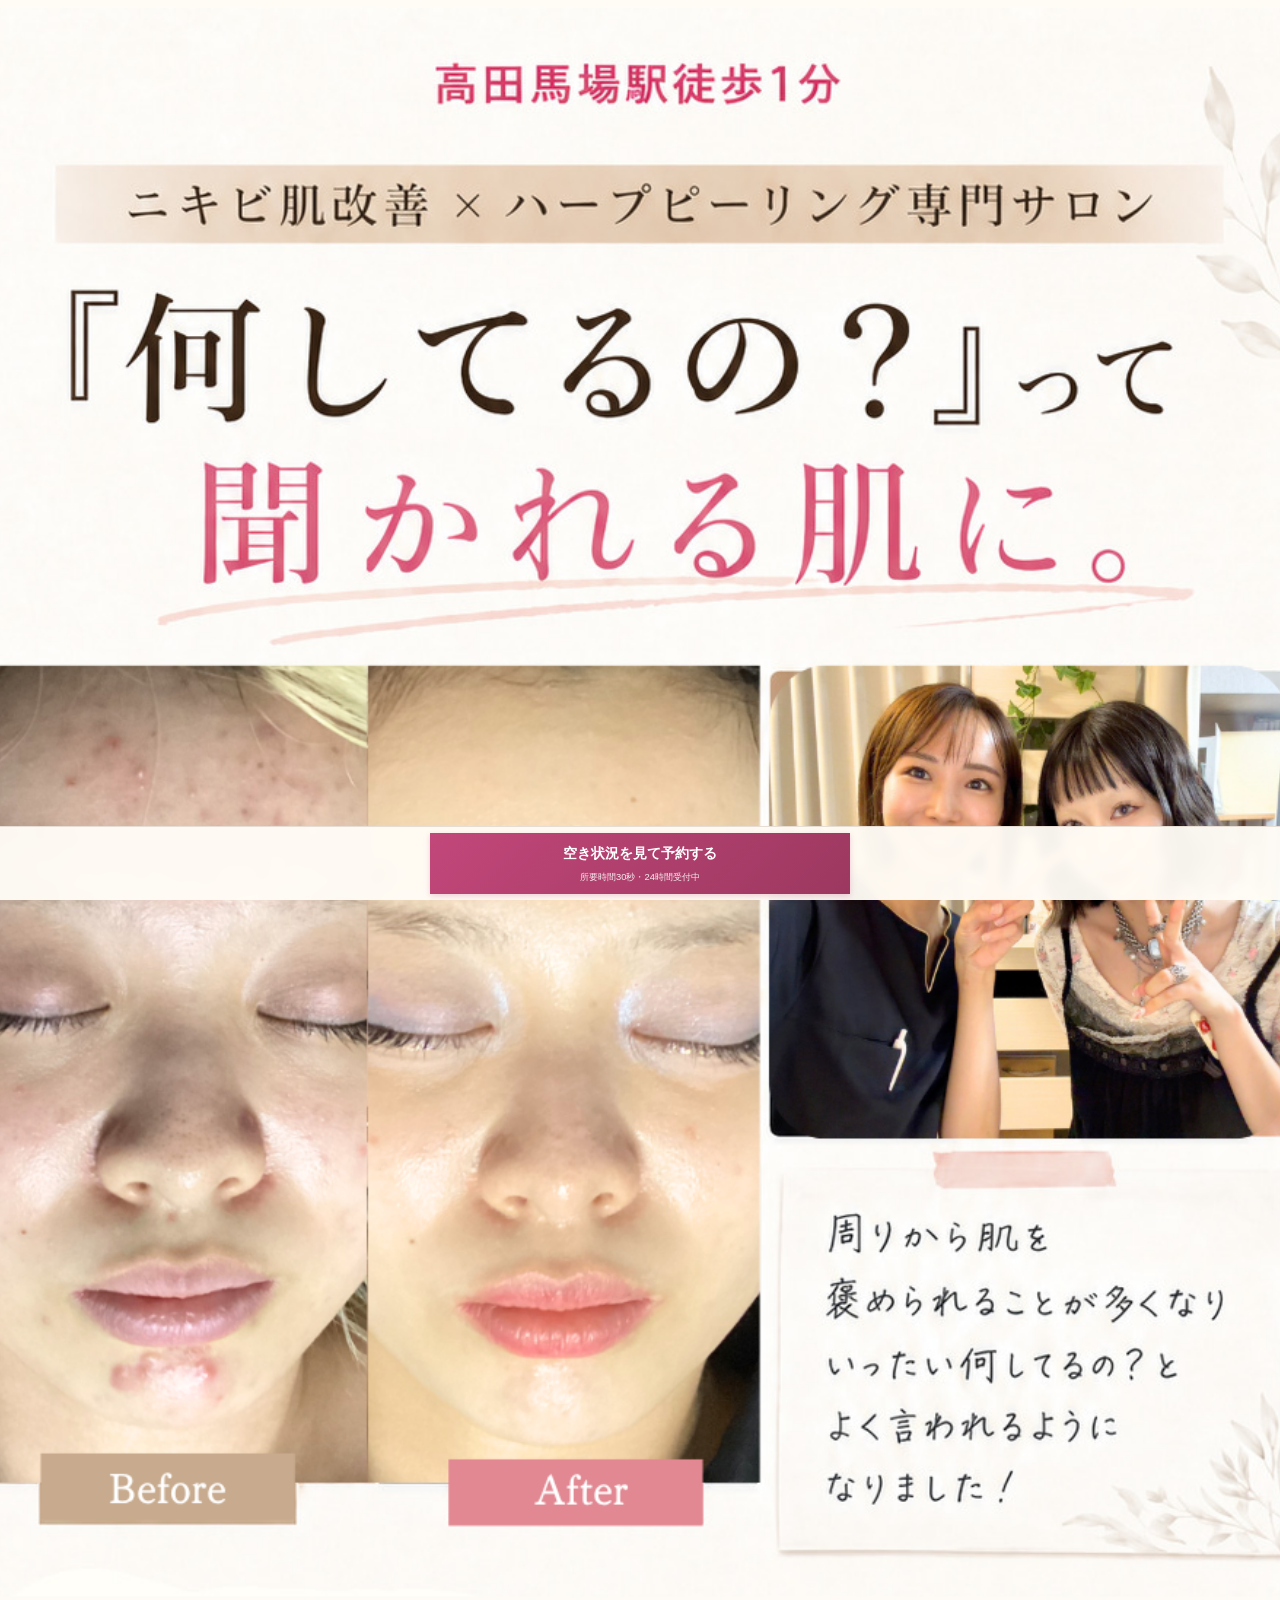
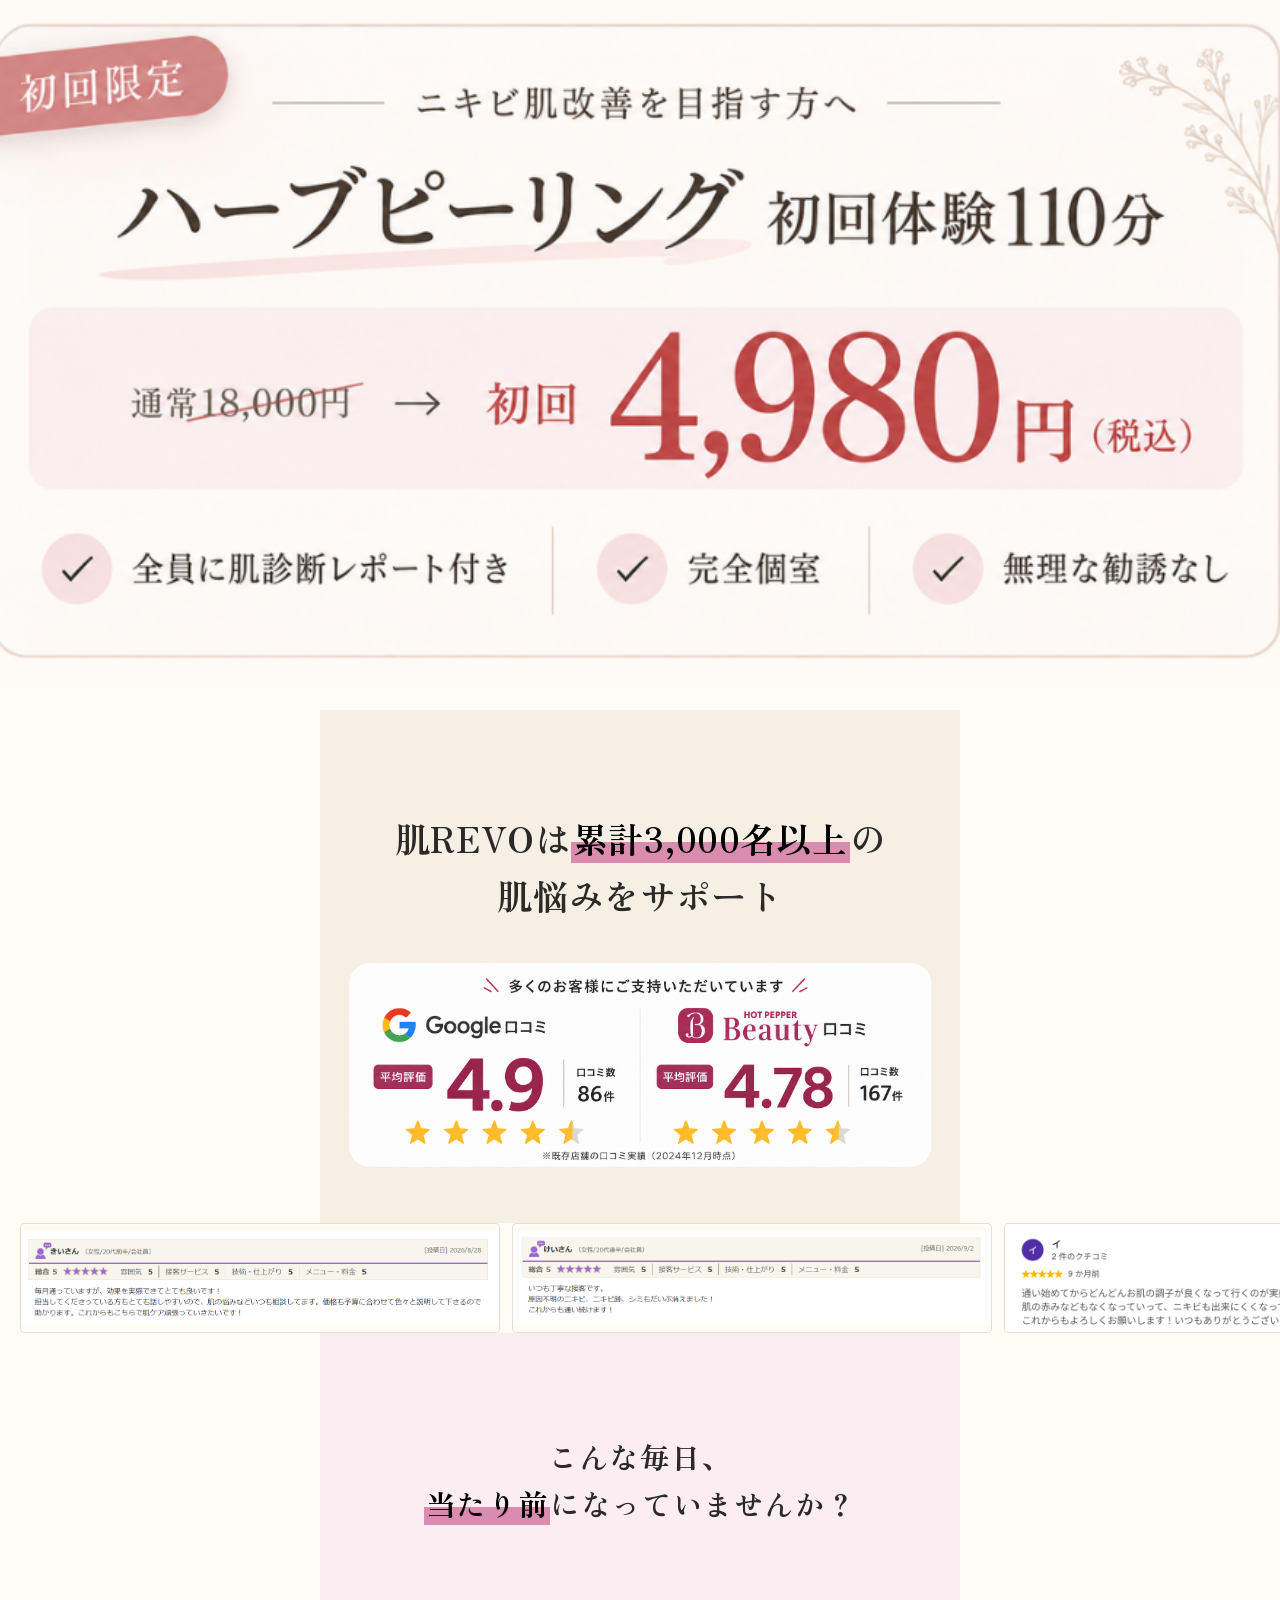
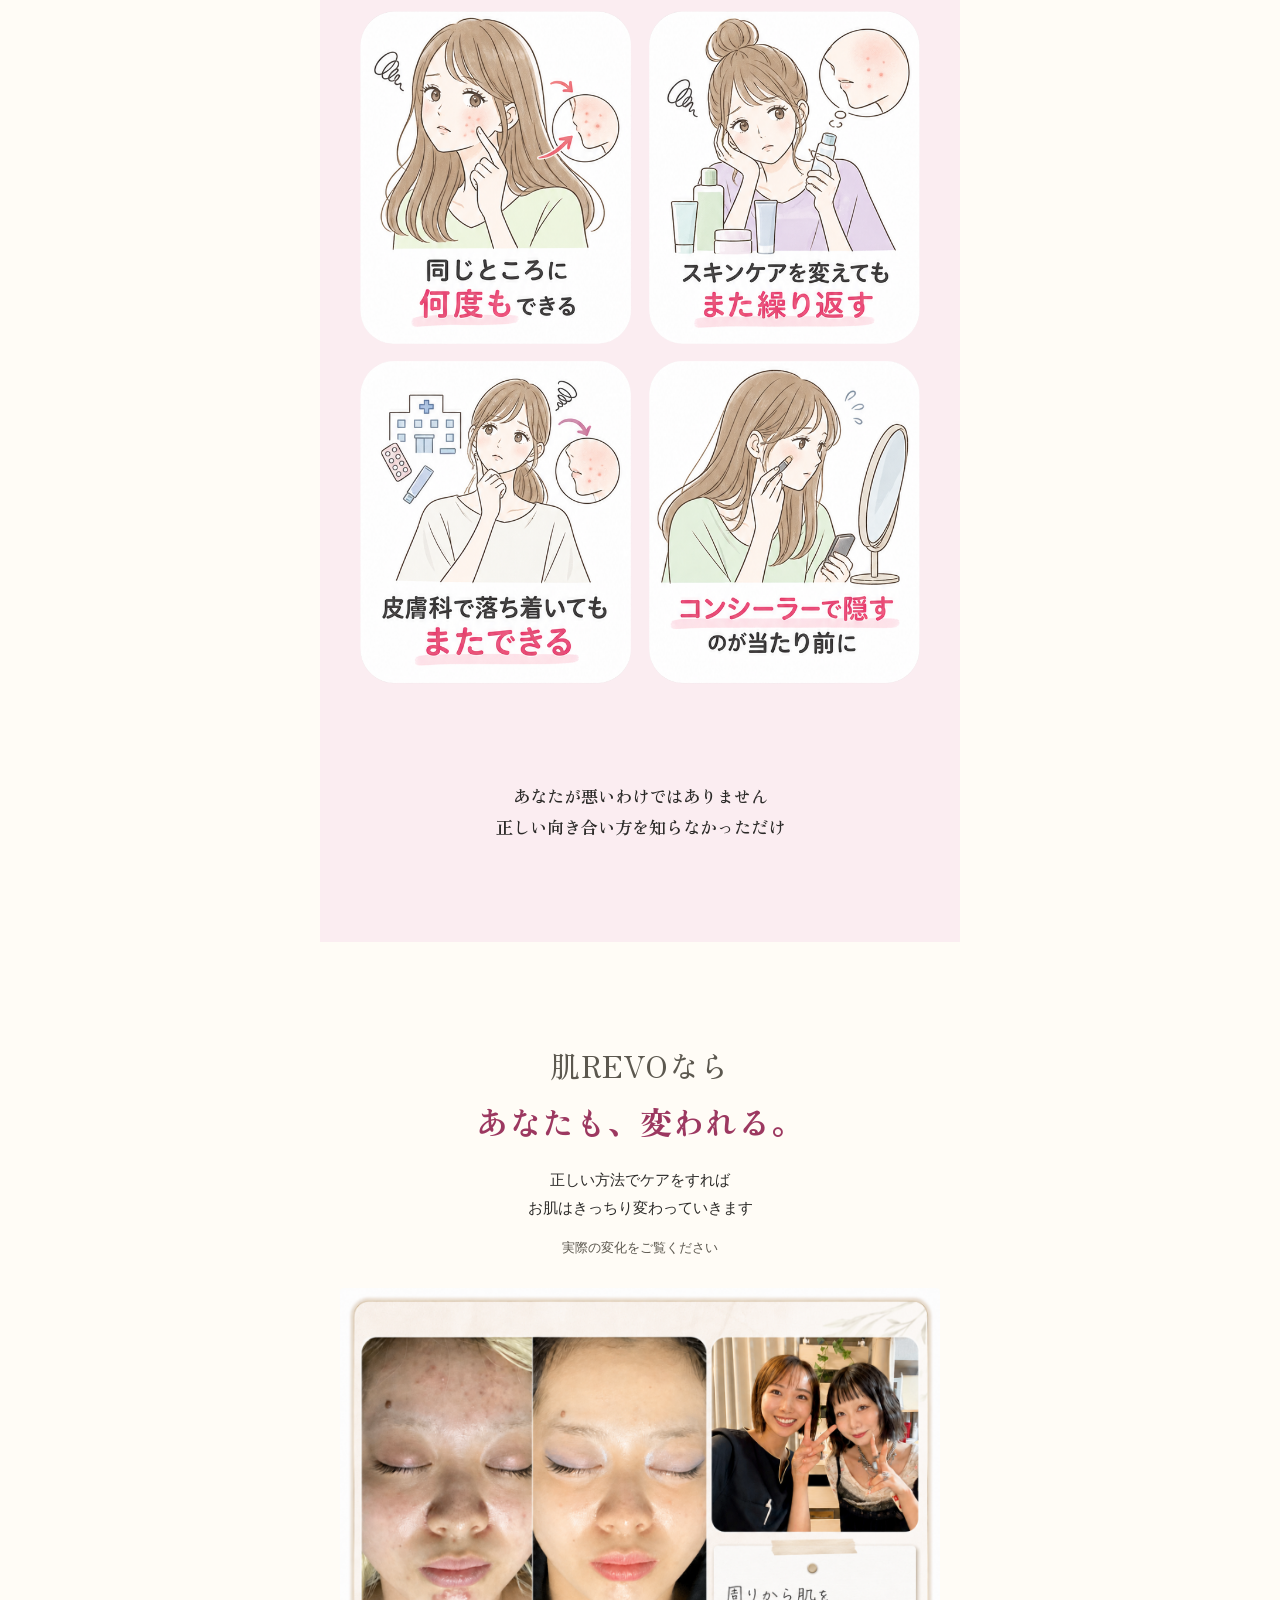
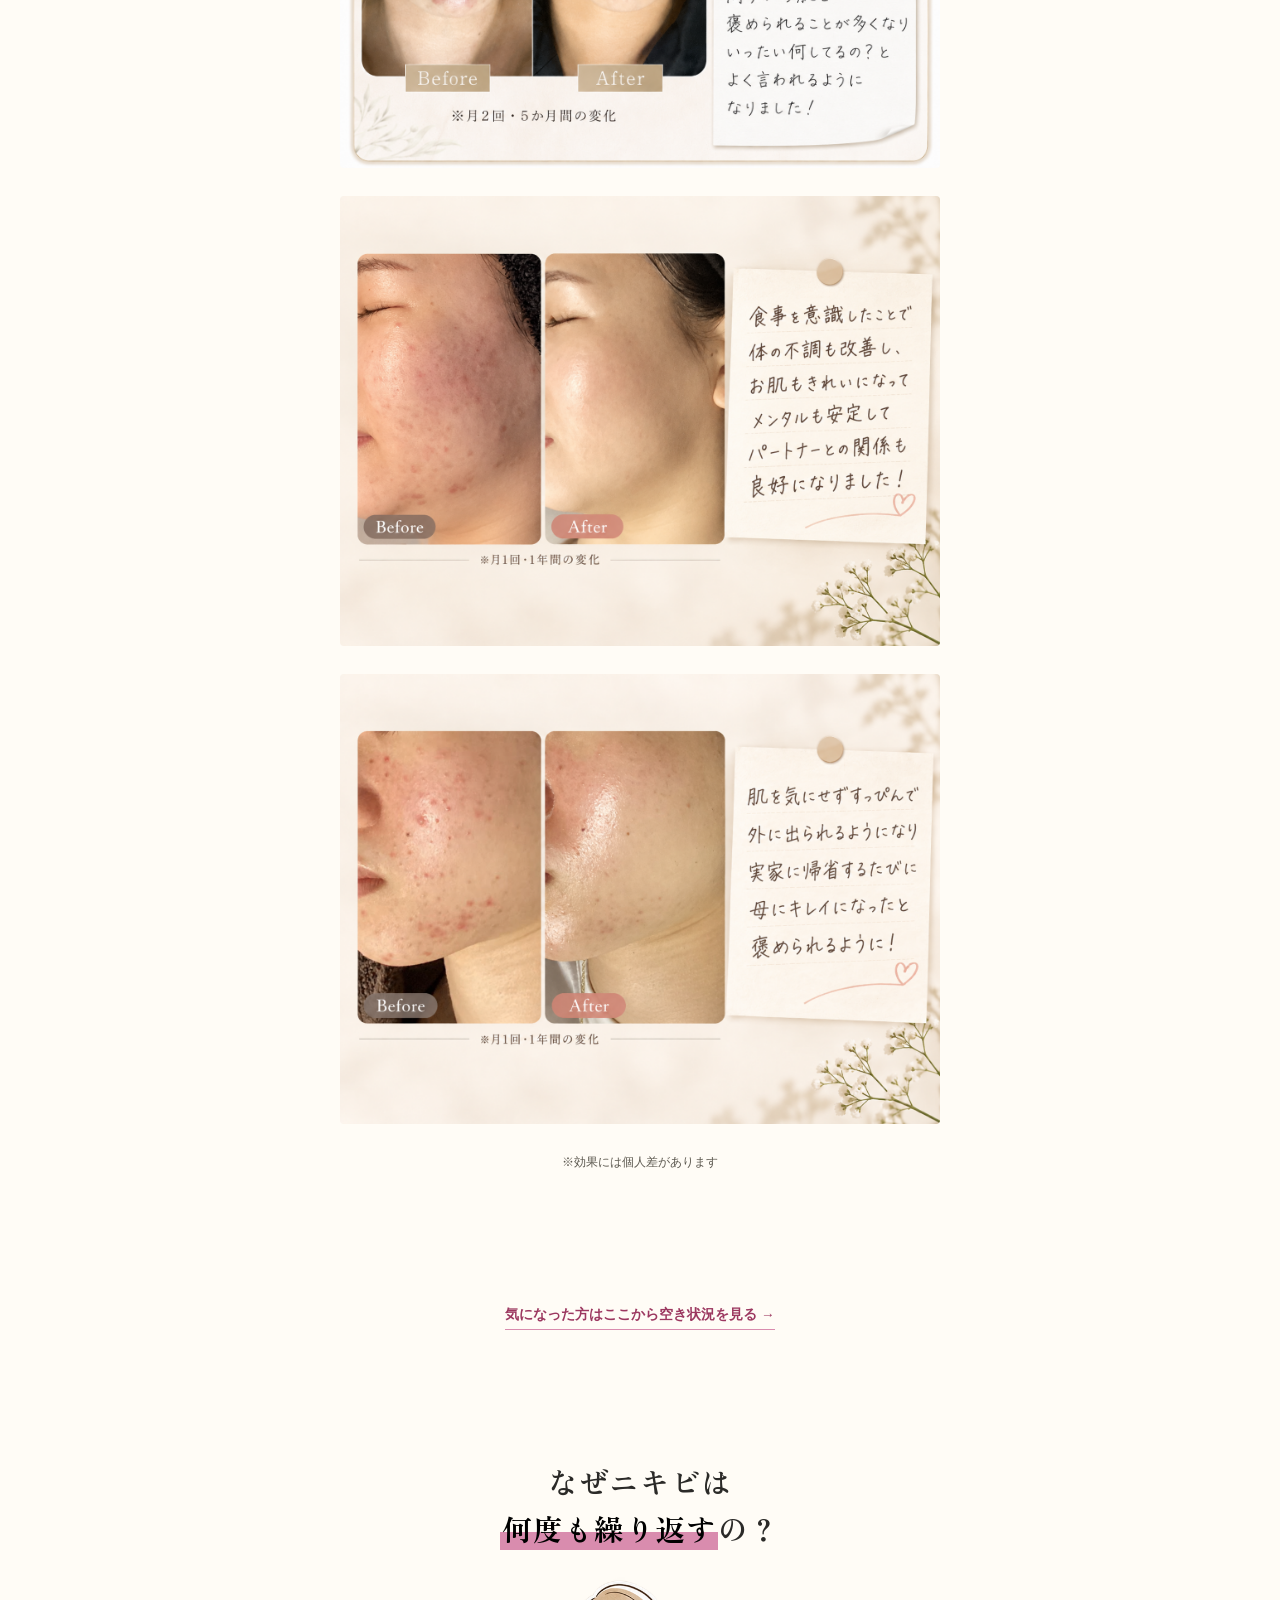
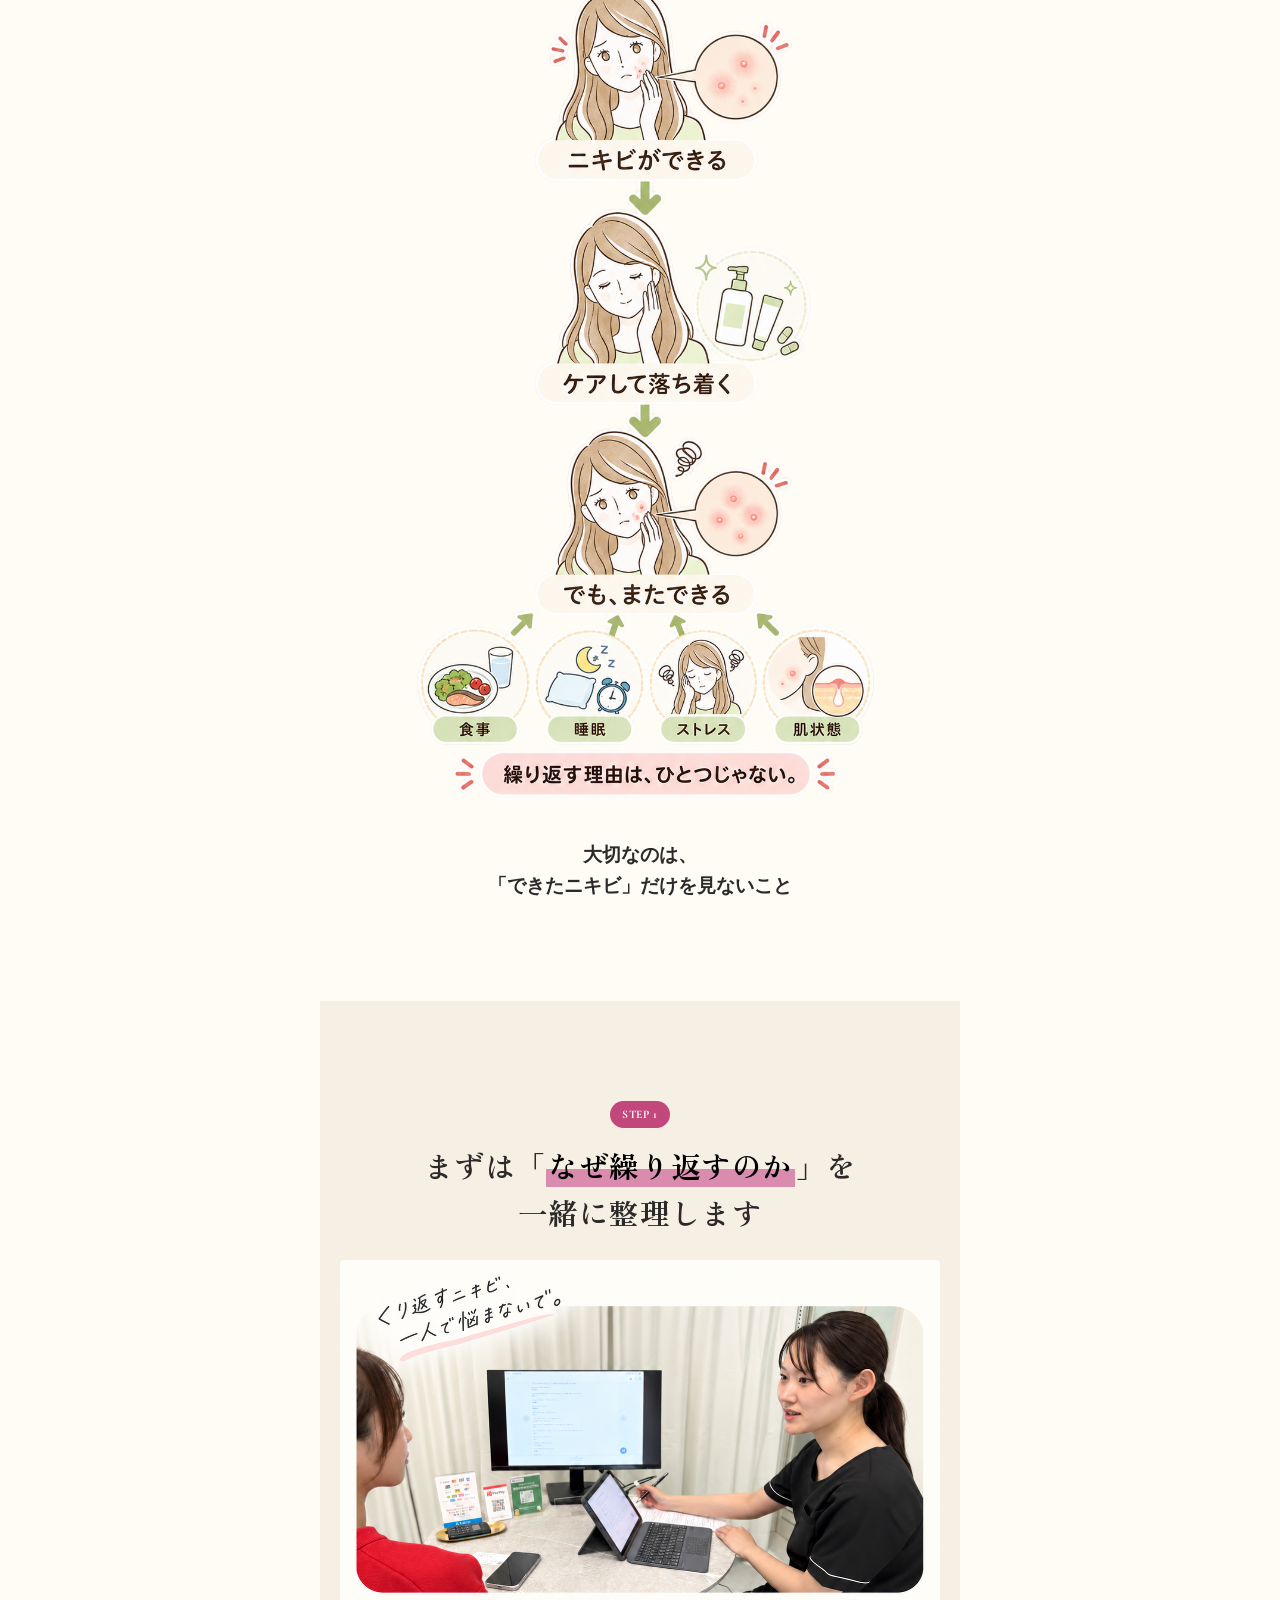
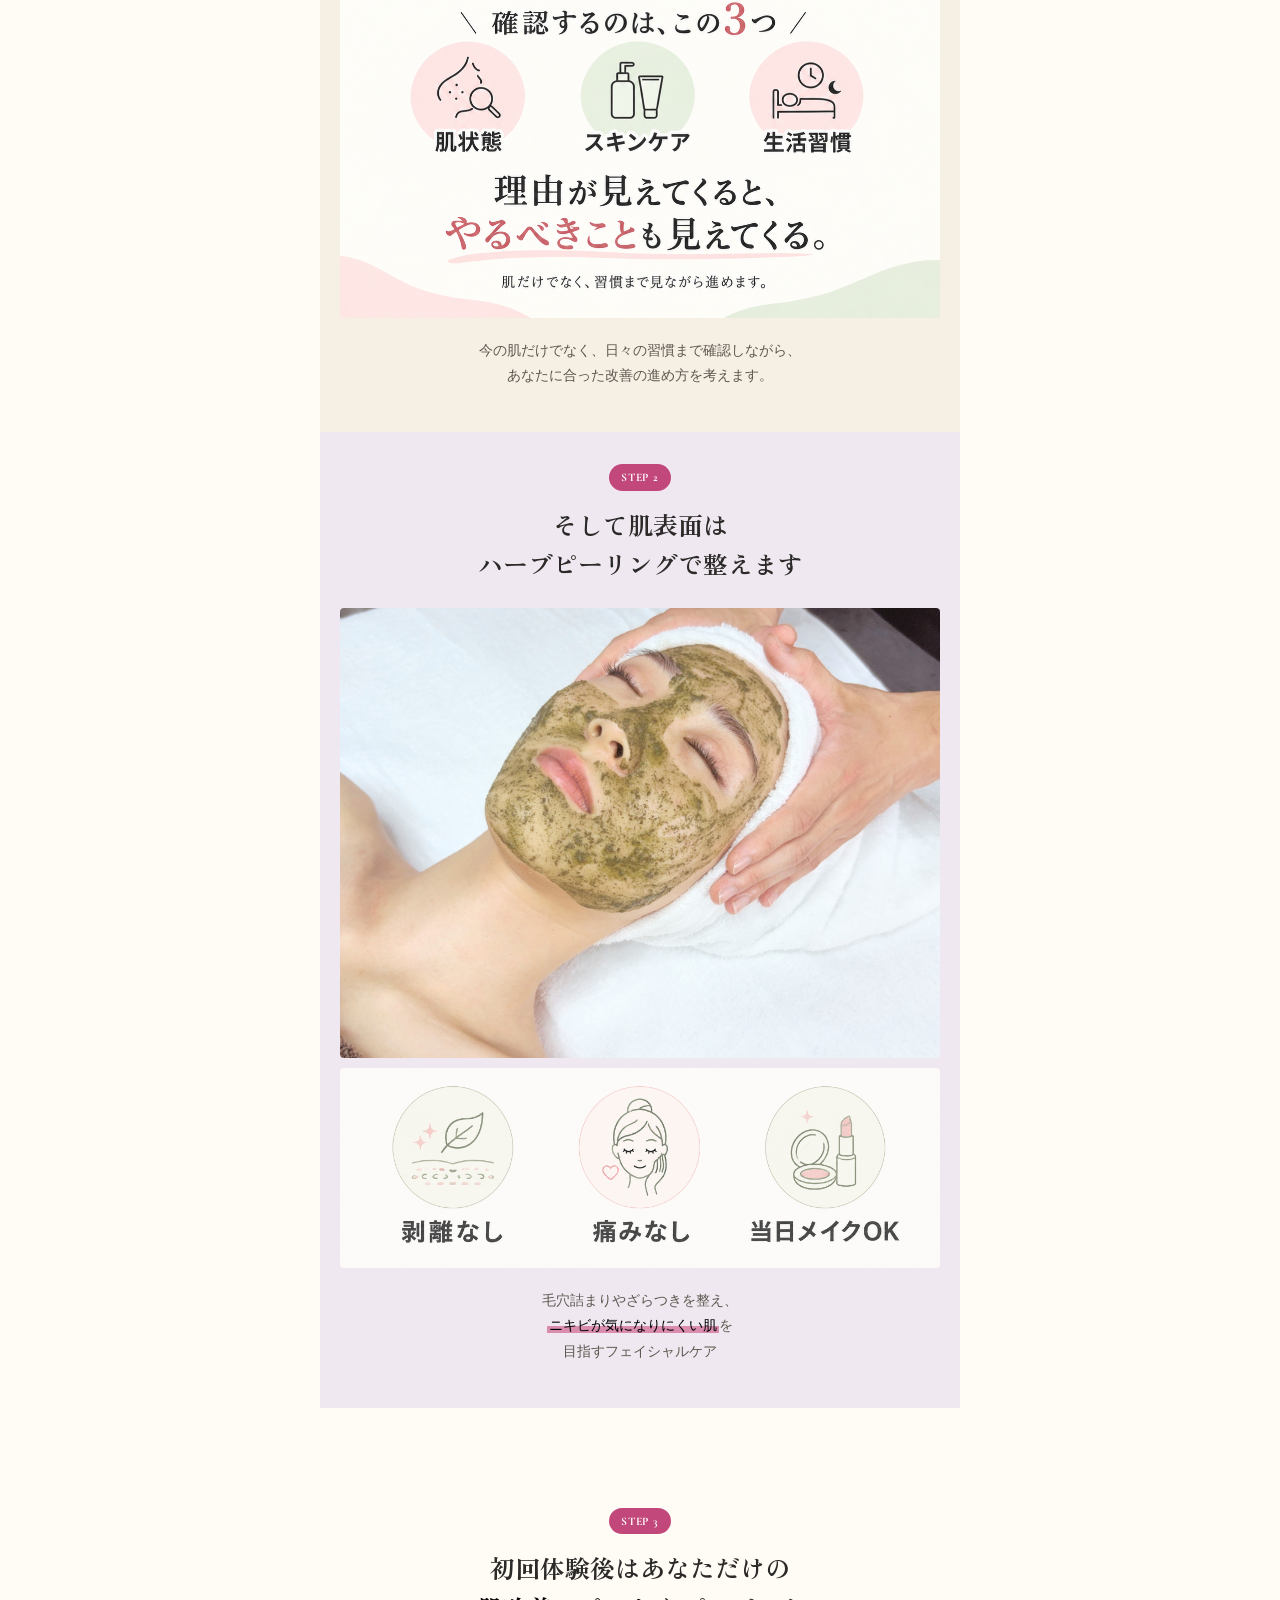
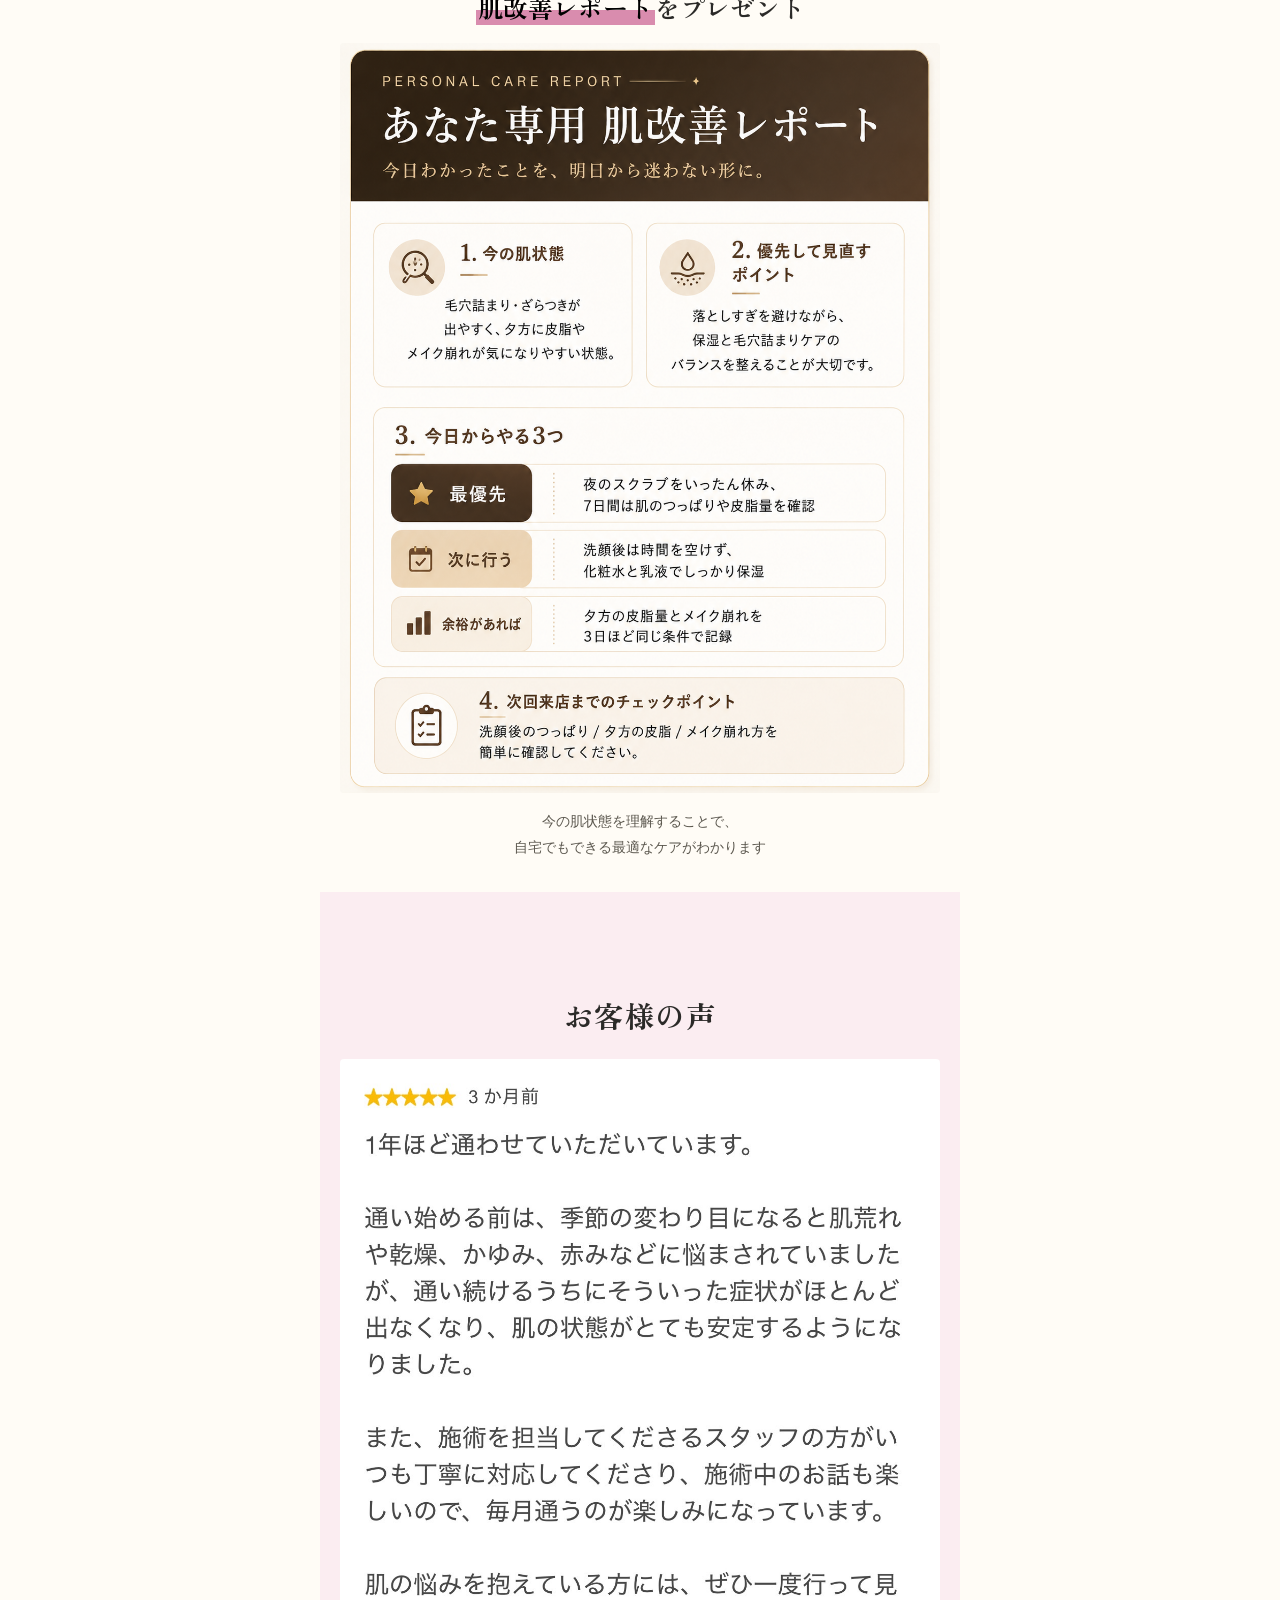
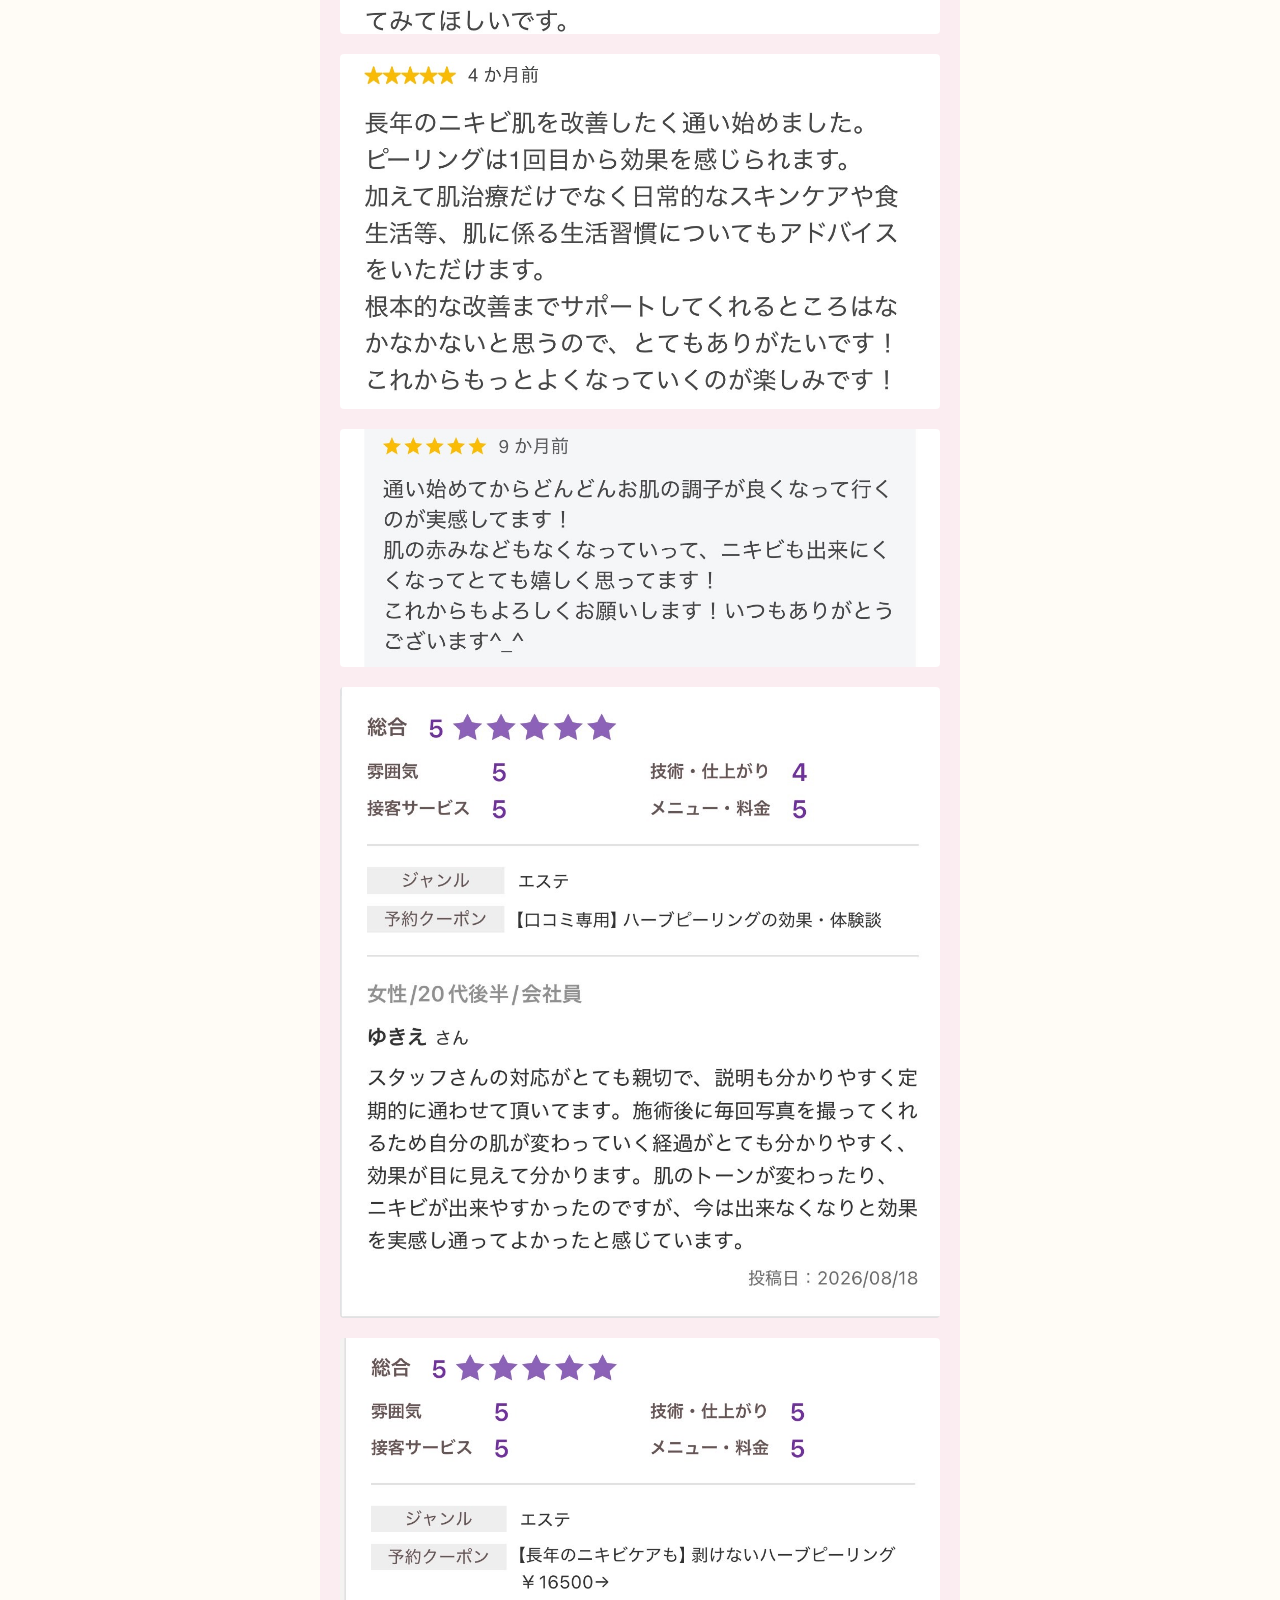
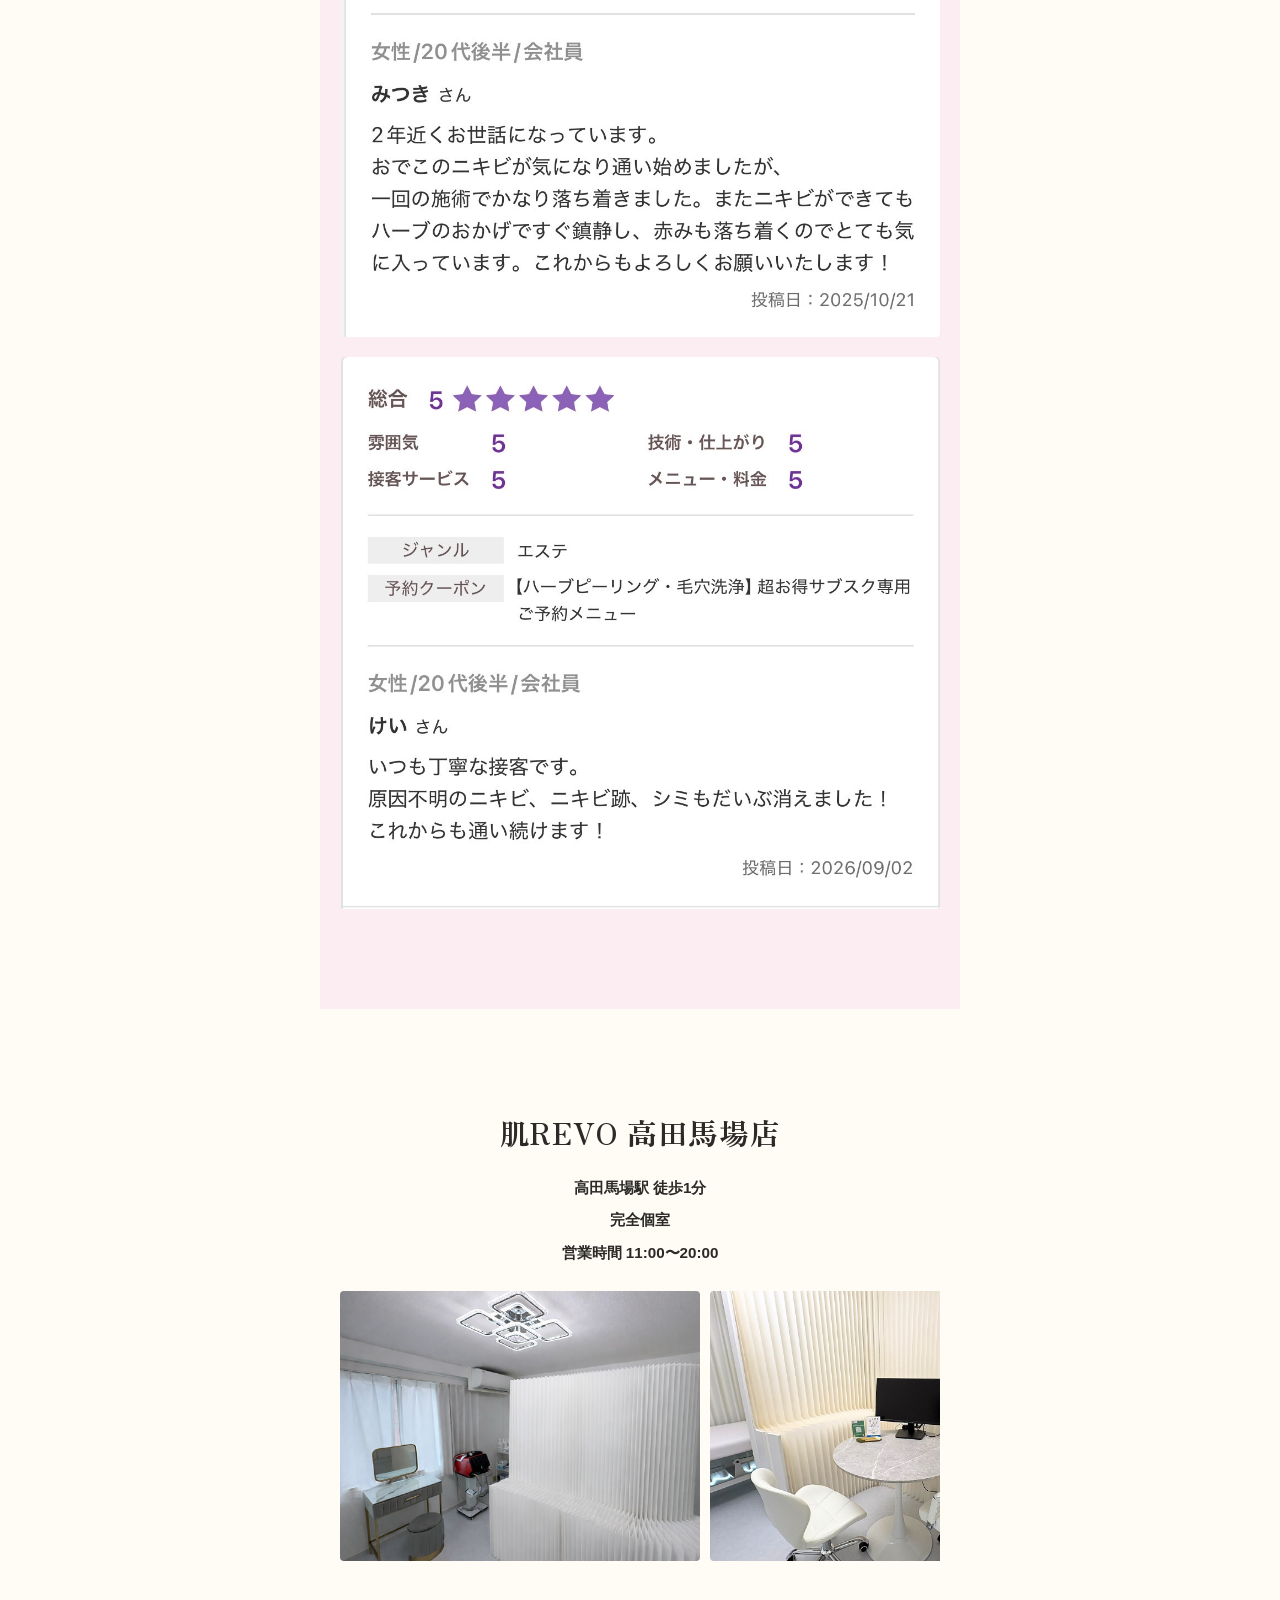
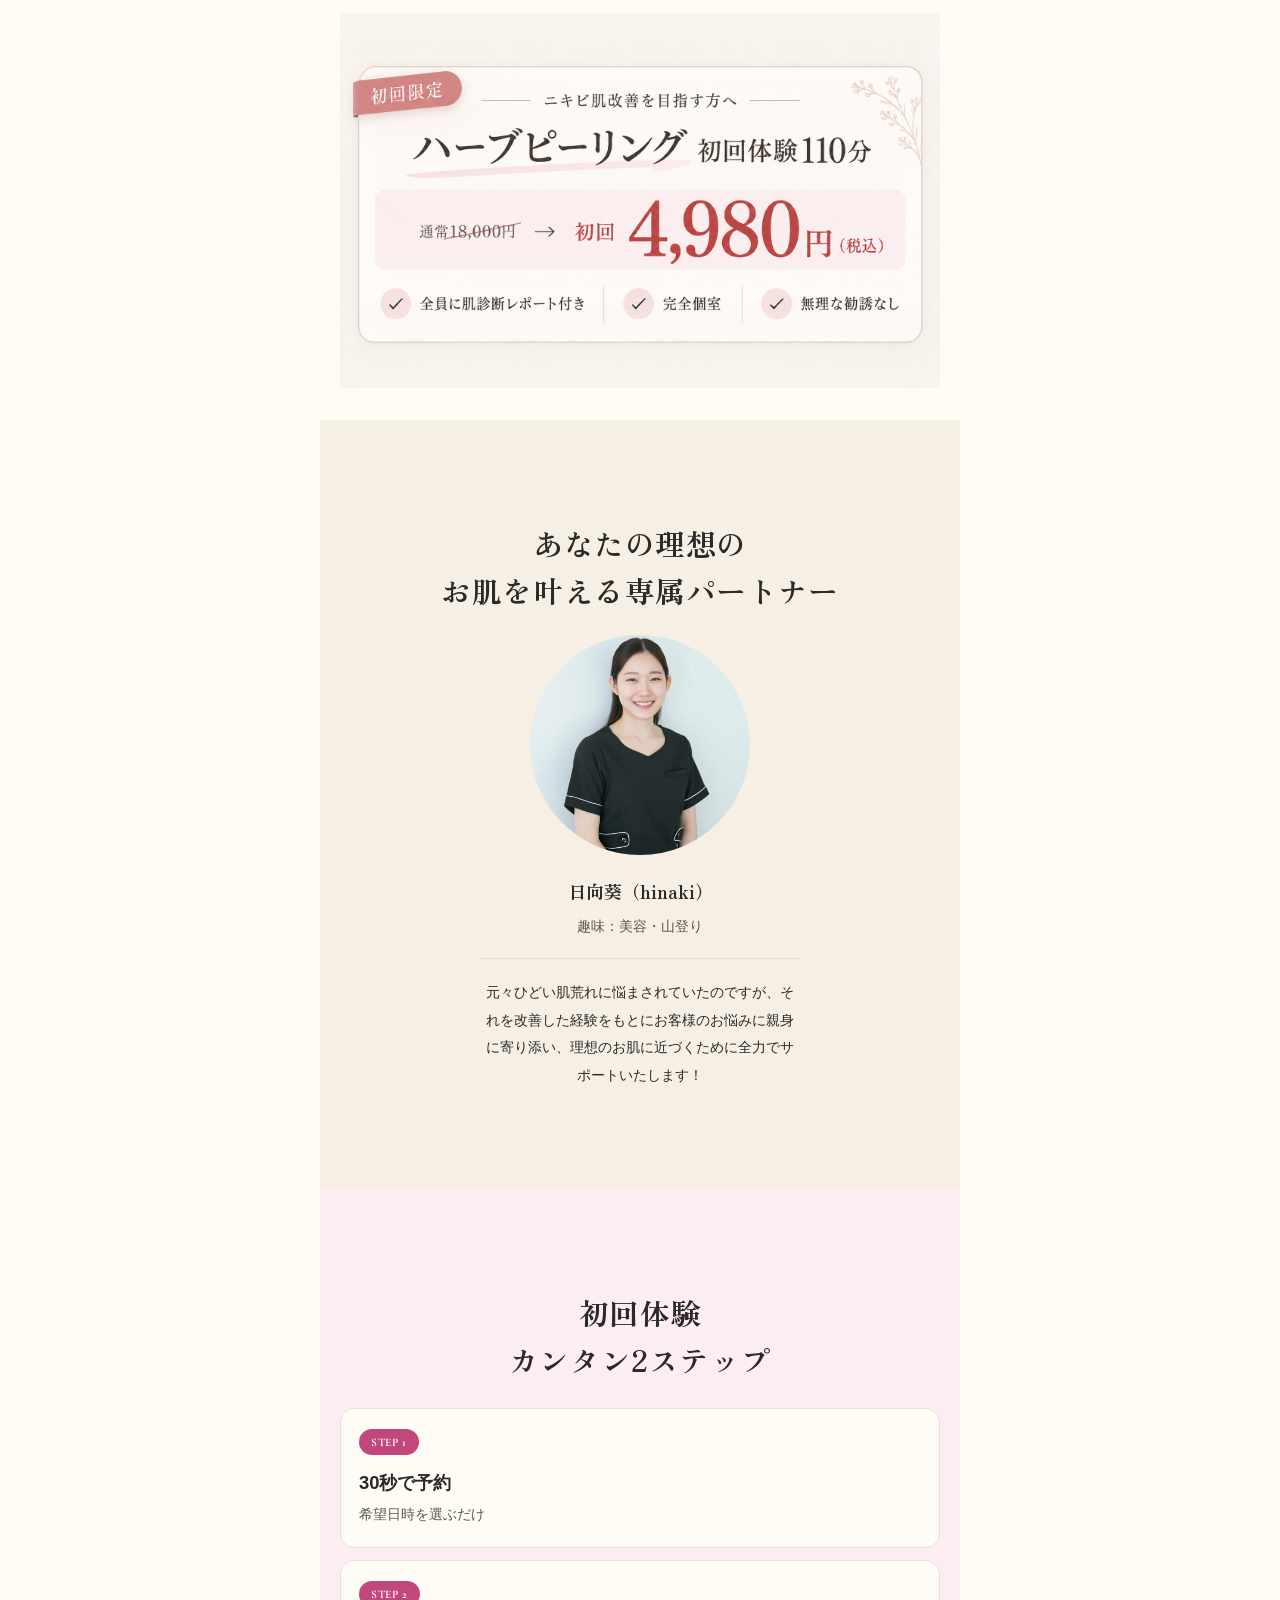
==== src/index.html @ 36719875 "予約候補を常に5件までに固定し、「その他の日時を見る」ボタンを廃止 Googleカレンダー連携化で自動生成される候補が数十件になり得るため、 フラットに全件展開するボタンは選びにくさを生む。候補は常に" ====
<!DOCTYPE html>
<html lang="ja">
<head>
<meta charset="UTF-8" />
<meta name="viewport" content="width=device-width, initial-scale=1, viewport-fit=cover" />
<title>肌REVO 高田馬場店｜LP内で予約完了・初回4,980円</title>
<meta name="description" content="高田馬場駅徒歩1分・完全個室のニキビ肌改善×ハーブピーリング専門サロン「肌REVO高田馬場店」。通常18,000円の施術を初回4,980円でご案内。電話・LINEのやり取り不要、このページ内で日時を選んでそのまま予約できます。" />
<meta name="robots" content="noindex" />
<link rel="preconnect" href="https://fonts.googleapis.com" />
<link rel="preconnect" href="https://fonts.gstatic.com" crossorigin />
<link href="https://fonts.googleapis.com/css2?family=Zen+Old+Mincho:wght@500;700&family=Cormorant+Garamond:wght@600;700&display=swap" rel="stylesheet" />
<link rel="stylesheet" href="style.css" />

<!-- Meta Pixel（CV計測用）
     META_PIXEL_ID を実際のピクセルIDに書き換えると有効になる。
     予約完了時の ReservationComplete カスタムイベントは script.js 側で発火済み。 -->
<script>
!function(f,b,e,v,n,t,s)
{if(f.fbq)return;n=f.fbq=function(){n.callMethod?
n.callMethod.apply(n,arguments):n.queue.push(arguments)};
if(!f._fbq)f._fbq=n;n.push=n;n.loaded=!0;n.version='2.0';
n.queue=[];t=b.createElement(e);t.async=!0;
t.src=v;s=b.getElementsByTagName(e)[0];
s.parentNode.insertBefore(t,s)}(window, document,'script',
'https://connect.facebook.net/en_US/fbevents.js');
fbq('init', 'REPLACE_META_PIXEL_ID');
fbq('track', 'PageView');
</script>
</head>
<body>

<!-- ============================================================
     BLOCK 01｜ファーストビュー
     1メッセージ：高田馬場に、繰り返すニキビに悩む人が信頼して通える実績あるハーブピーリング
                 専門店があり、今すぐLP内で初回体験を予約できる。
     ============================================================ -->
<section class="fv">

  <!-- CTAボタンは常時表示のスマホ固定バーが担うため、ここには置かない
       （画像内にボタン風の空欄があっても、あえてクリック要素を重ねない）。 -->
  <div class="fv__full">
    <div class="img-slot" style="aspect-ratio: 941 / 1672;">
      <img src="../public/images/fv/fv-full.png?v=4" alt="肌REVO高田馬場店｜ニキビ肌改善×ハーブピーリング専門サロン 初回体験4,980円 その場で予約完了" loading="eager" />
      <div class="ph-label">FVビジュアル（コピー・Before/After・オファー統合画像）</div>
    </div>
  </div>
</section>

<!-- ============================================================
     BLOCK 02｜社会的証明
     1メッセージ：肌REVOにはすでに十分な実績がある。
     ============================================================ -->
<section class="proof section section--alt">
  <h2 class="heading heading--lg proof__headline">
    肌REVOは<mark class="mark">累計3,000名以上</mark>の<br />肌悩みをサポート
  </h2>

  <div class="proof__ratings-image">
    <div class="img-slot">
      <img src="../public/images/reviews/rating-summary.png" alt="Google口コミ平均4.9・Hot Pepper Beauty口コミ平均4.78の評価サマリー" />
      <div class="ph-label">口コミ評価サマリー画像<br />（Google・Hot Pepper Beautyの実績をまとめた1枚画像）</div>
    </div>
  </div>
</section>

<div class="review-scroller" data-review-scroller>
  <div class="review-scroller__track">
    <div class="img-slot">
      <img src="../public/images/reviews/reassure-review-01.png" alt="口コミ抜粋①" />
      <div class="ph-label">口コミ抜粋 ①</div>
    </div>
    <div class="img-slot">
      <img src="../public/images/reviews/reassure-review-02.png" alt="口コミ抜粋②" />
      <div class="ph-label">口コミ抜粋 ②</div>
    </div>
    <div class="img-slot">
      <img src="../public/images/reviews/reassure-review-03.png" alt="口コミ抜粋③" />
      <div class="ph-label">口コミ抜粋 ③</div>
    </div>
    <div class="img-slot">
      <img src="../public/images/reviews/reassure-review-04.png" alt="口コミ抜粋④" />
      <div class="ph-label">口コミ抜粋 ④</div>
    </div>
    <div class="img-slot">
      <img src="../public/images/reviews/reassure-review-05.png" alt="口コミ抜粋⑤" />
      <div class="ph-label">口コミ抜粋 ⑤</div>
    </div>
  </div>
</div>

<!-- ============================================================
     BLOCK 03｜悩みへの共感
     1メッセージ：あなたが悩んでいる「繰り返すニキビ」を理解している店である。
     ============================================================ -->
<section class="empathy section section--pink">
  <h2 class="heading empathy__headline">
    こんな毎日、<br />
    <mark class="mark">当たり前</mark>になっていませんか？
  </h2>

  <div class="empathy__visual">
    <div class="img-slot ratio-3-4">
      <img src="../public/images/diagrams/empathy-worries-grid.png" alt="繰り返すニキビにまつわる4つの悩み（同じところに何度もできる／スキンケアを変えてもまた繰り返す／皮膚科で落ち着いてもまたできる／コンシーラーで隠すのが当たり前に）" />
      <div class="ph-label">4つの悩みイラスト（2×2画像）</div>
    </div>
  </div>

  <p class="empathy__closing">
    あなたが悪いわけではありません<br />
    正しい向き合い方を知らなかっただけ
  </p>
</section>

<!-- ============================================================
     BLOCK 04｜理想の未来＋お客様ストーリー
     1メッセージ：素肌に自信を持てる未来がある。
     見出しは競合LP（アヴニール）の「[ブランド名]なら、[理想の未来]へ」という型と
     文字サイズのメリハリ（1行目小さく普通、2行目大きく強調色）を参考にしている。
     ============================================================ -->
<section class="story section">
  <h2 class="heading heading--lg story__headline">
    <span class="story__headline-lead">肌REVOなら</span>
    <span class="story__headline-emphasis">あなたも、変われる。</span>
  </h2>
  <p class="story__supporting">
    正しい方法でケアをすれば<br />
    お肌はきっちり変わっていきます
  </p>
  <p class="story__bridge">実際の変化をご覧ください</p>

  <div class="story-item">
    <div class="img-slot" style="aspect-ratio: 1402 / 1122;">
      <img src="../public/images/cases/case-01-before-after.png" alt="お客様①のBefore/After・スタッフとの2ショット・感想コメントをまとめた1枚" />
      <div class="ph-label">お客様① まとめ画像<br />（Before/After＋2ショット＋感想）</div>
    </div>
  </div>

  <div class="story-item">
    <div class="img-slot" style="aspect-ratio: 1448 / 1086;">
      <img src="../public/images/cases/case-02-before-after.png" alt="お客様②のBefore/After・スタッフとの2ショット・感想コメントをまとめた1枚" />
      <div class="ph-label">お客様② まとめ画像<br />（Before/After＋2ショット＋感想）</div>
    </div>
  </div>

  <div class="story-item">
    <div class="img-slot" style="aspect-ratio: 1448 / 1086;">
      <img src="../public/images/cases/case-03-before-after.png" alt="お客様③のBefore/After・スタッフとの2ショット・感想コメントをまとめた1枚" />
      <div class="ph-label">お客様③ まとめ画像<br />（Before/After＋2ショット＋感想）</div>
    </div>
  </div>

  <p class="story__disclaimer">※効果には個人差があります</p>
</section>

<!-- ============================================================
     早期予約導線（軽量リンク）
     すでに気持ちが固まった閲覧者が、最後までスクロールしなくても
     その場で予約に進めるようにするための補助リンク。
     見出しの強さを競わせないよう、ボタンではなくテキストリンクに留める。
     ============================================================ -->
<p class="soft-cta"><a href="#reserve" data-cta>気になった方はここから空き状況を見る →</a></p>

<!-- ============================================================
     BLOCK 05｜ニキビが繰り返す理由（画像図解／HTML図解は禁止）
     1メッセージ：今あるニキビだけをケアしても、繰り返す要因が残っていることがある。
     ============================================================ -->
<section class="why section">
  <h2 class="heading why__headline">
    なぜニキビは<br />
    <mark class="mark">何度も繰り返す</mark>の？
  </h2>

  <div class="why__diagram">
    <div class="img-slot ratio-3-4">
      <img src="../public/images/diagrams/why-acne-repeats.png" alt="ニキビができる→そのニキビだけをケア→一時的に落ち着く→肌状態や生活習慣などの要因が残る→またできる、という流れを示す図解" />
      <div class="ph-label">
        オリジナル図解（1枚画像）<br />
        ニキビができる → そのニキビだけをケア → 一時的に落ち着く →<br />
        肌状態や生活習慣などの要因が残る → またできる
      </div>
    </div>
  </div>

  <p class="why__conclusion">
    大切なのは、<br />
    「できたニキビ」だけを見ないこと
  </p>
</section>

<!-- ============================================================
     BLOCK 06-1｜なぜ繰り返すのかを一緒に整理する
     1メッセージ：できたニキビだけを見るのではなく、繰り返す理由を一緒に整理する。
     ============================================================ -->
<section class="care section section--alt">
  <span class="care__step-num">STEP 1</span>
  <h2 class="heading care__headline care__headline--fit">
    まずは「<mark class="mark">なぜ繰り返すのか</mark>」を<br />
    一緒に整理します
  </h2>

  <div class="care__visual">
    <div class="img-slot" style="aspect-ratio: 1198 / 1313;">
      <img src="../public/images/staff/counseling-01.png" alt="スタッフがお客様とカウンセリングしている実写" />
      <div class="ph-label">実際のカウンセリング写真</div>
    </div>
  </div>

  <p class="care__note">
    今の肌だけでなく、日々の習慣まで確認しながら、<br />
    あなたに合った改善の進め方を考えます。
  </p>
</section>

<!-- ============================================================
     BLOCK 06-2｜肌表面はハーブピーリングで整える
     1メッセージ：ハーブピーリングで肌表面を整える専門ケアである。
     背景色をBLOCK06-1と分け、テーマの切り替わりを明確にする。
     ============================================================ -->
<section class="care care--treatment section section--mauve">
  <span class="care__step-num">STEP 2</span>
  <h3 class="care__subheadline care__subheadline--fit">
    そして肌表面は<br />
    ハーブピーリングで整えます
  </h3>

  <div class="care__visual care__visual--pair">
    <div class="img-slot">
      <img src="../public/images/staff/herb-peeling-intro-01.png" alt="実際のハーブピーリング施術写真1" />
      <div class="ph-label">施術紹介画像 ①</div>
    </div>
    <div class="img-slot">
      <img src="../public/images/staff/herb-peeling-intro-02.png" alt="剥離なし・痛みなし・当日メイクOKの説明が入った施術紹介画像2" />
      <div class="ph-label">施術紹介画像 ②</div>
    </div>
  </div>

  <p class="care__note">
    毛穴詰まりやざらつきを整え、<br />
    <mark class="mark">ニキビが気になりにくい肌</mark>を<br />
    目指すフェイシャルケア
  </p>
</section>

<!-- ============================================================
     BLOCK 06-3｜初回体験＋肌改善レポート
     1メッセージ：初回体験者全員に肌改善レポートをプレゼントする。
     背景色をBLOCK06-2と分け、差別化要素として一段目立たせる。
     ============================================================ -->
<section class="care care__report section">
  <span class="care__step-num">STEP 3</span>
  <h3 class="care__report-heading care__report-heading--fit">
    初回体験後はあなただけの<br />
    <mark class="mark">肌改善レポート</mark>をプレゼント
  </h3>
  <div class="care__report-visual">
    <div class="img-slot ratio-4-5">
      <img src="../public/images/diagrams/skin-report-mock.png" alt="肌改善レポートの実物またはモック" />
      <div class="ph-label">肌改善レポート 実物／モック画像</div>
    </div>
  </div>
  <p class="care__report-note">
    今の肌状態を理解することで、<br />
    自宅でもできる最適なケアがわかります
  </p>
</section>

<!-- ============================================================
     BLOCK 08｜予約前の不安解消
     1メッセージ：初めてでも安心して相談できそう。
     ============================================================ -->
<section class="reassure section section--pink">
  <h2 class="heading reassure__headline">
    お客様の声
  </h2>

  <div class="reassure-review">
    <div class="img-slot" style="aspect-ratio: 1179 / 1130;">
      <img src="../public/images/reviews/google-ikebukuro-01.jpg" alt="Google口コミ 池袋店 スクリーンショット1" />
      <div class="ph-label">Google口コミ<br />池袋店 ①</div>
    </div>
  </div>

  <div class="reassure-review">
    <div class="img-slot" style="aspect-ratio: 1179 / 696;">
      <img src="../public/images/reviews/google-ikebukuro-02.jpg" alt="Google口コミ 池袋店 スクリーンショット2" />
      <div class="ph-label">Google口コミ<br />池袋店 ②</div>
    </div>
  </div>

  <div class="reassure-review">
    <div class="img-slot" style="aspect-ratio: 1179 / 469;">
      <img src="../public/images/reviews/google-takadanobaba-01.jpg" alt="Google口コミ 高田馬場店 スクリーンショット1" />
      <div class="ph-label">Google口コミ<br />高田馬場店 ①</div>
    </div>
  </div>

  <div class="reassure-review">
    <div class="img-slot" style="aspect-ratio: 1073 / 1128;">
      <img src="../public/images/reviews/hpb-ikebukuro-01.jpg" alt="Hot Pepper Beauty口コミ 池袋店 スクリーンショット1" />
      <div class="ph-label">HPB口コミ<br />池袋店 ①</div>
    </div>
  </div>

  <div class="reassure-review">
    <div class="img-slot" style="aspect-ratio: 1088 / 1086;">
      <img src="../public/images/reviews/hpb-ikebukuro-02.jpg" alt="Hot Pepper Beauty口コミ 池袋店 スクリーンショット2" />
      <div class="ph-label">HPB口コミ<br />池袋店 ②</div>
    </div>
  </div>

  <div class="reassure-review">
    <div class="img-slot" style="aspect-ratio: 1085 / 999;">
      <img src="../public/images/reviews/hpb-takadanobaba-01.jpg" alt="Hot Pepper Beauty口コミ 高田馬場店 スクリーンショット1" />
      <div class="ph-label">HPB口コミ<br />高田馬場店 ①</div>
    </div>
  </div>
</section>

<!-- ============================================================
     BLOCK 08｜高田馬場店 基本情報
     1メッセージ：実績ある肌REVOに、高田馬場駅からすぐ通える。
     ============================================================ -->
<section class="open-notice section">
  <h2 class="heading open-notice__headline">肌REVO 高田馬場店</h2>

  <div class="open-notice__info">
    <span>高田馬場駅 徒歩1分</span>
    <span>完全個室</span>
    <span>営業時間 11:00〜20:00</span>
  </div>

  <!-- 「完全個室」「駅徒歩1分」の裏付けとして、実際の店内を横スライドで
       2〜3枚見せる。自動では流さず、自分のペースで見てもらう
       （BLOCK02の自動流れとは操作性を分けている）。 -->
  <div class="open-notice__gallery" data-open-notice-gallery>
    <div class="img-slot ratio-4-3">
      <img src="../public/images/staff/store-photo-01.jpg?v=2" alt="肌REVO高田馬場店 店舗外観" />
      <div class="ph-label">店舗外観</div>
    </div>
    <div class="img-slot ratio-4-3">
      <img src="../public/images/staff/store-photo-02.jpg?v=2" alt="肌REVO高田馬場店 完全個室の施術ルーム" />
      <div class="ph-label">個室の施術ルーム</div>
    </div>
    <div class="img-slot ratio-4-3">
      <img src="../public/images/staff/store-photo-03.jpg?v=2" alt="肌REVO高田馬場店 受付・待合スペース" />
      <div class="ph-label">受付・待合スペース</div>
    </div>
  </div>
</section>

<!-- ============================================================
     BLOCK 09｜初回体験オファー
     1メッセージ：今すぐLP内で日時を選んで予約すると、初回体験4,980円で通える。
     ============================================================ -->
<section class="offer section">
  <!-- 見出し・補足コピーは削除し、画像だけで完結させる。
       CTAボタンは常時表示のスマホ固定バーが担うため、ここには置かない。 -->
  <div class="img-slot ratio-offer-box">
    <img src="../public/images/diagrams/offer-box.png" alt="初回限定 通常価格18,000円→初回体験4,980円 初回体験の方全員に肌改善レポート付き" />
    <div class="ph-label">オファー訴求画像（価格・限定バッジ統合）</div>
  </div>
</section>

<!-- ============================================================
     BLOCK 10.5｜スタッフ紹介（新規）
     1メッセージ：高田馬場店はスタッフ1名の完全担当制で、
                 施術するのが誰なのかが分かるから安心できる。
     競合LP（アヴニール）の「専属パートナー」紹介の構成
     （顔写真・名前・趣味・お客様へのメッセージ）を踏襲。
     実在スタッフの情報が必要なため、名前・趣味・メッセージ・写真は
     すべてプレースホルダー。AIでの捏造は行わない。
     ============================================================ -->
<section class="staff section section--alt">
  <h2 class="heading staff__headline">
    あなたの理想の<br />
    お肌を叶える専属パートナー
  </h2>

  <div class="staff__card">
    <div class="img-slot ratio-1-1 staff__photo">
      <img src="../public/images/staff/staff.jpg" alt="肌REVO高田馬場店 担当スタッフ 日向葵" />
      <div class="ph-label">担当スタッフ 顔写真</div>
    </div>
    <p class="staff__name">日向葵（hinaki）</p>
    <p class="staff__hobby">趣味：美容・山登り</p>
    <p class="staff__message">
      元々ひどい肌荒れに悩まされていたのですが、それを改善した経験をもとにお客様のお悩みに親身に寄り添い、理想のお肌に近づくために全力でサポートいたします！
    </p>
  </div>
</section>

<!-- ============================================================
     BLOCK 11｜初回体験カンタン2ステップ
     1メッセージ：予約はこのページで完結し、来店前の連絡や手続きは最小限で済む。
     BLOCK09.5（よくある質問）と表示順を入れ替え、先にステップを見せてから
     予約フォーム、最後にFAQで残った疑問を解消する流れにした。
     ============================================================ -->
<section class="final section section--pink">
  <h2 class="heading final__headline">初回体験<br />カンタン2ステップ</h2>

  <div class="final__steps">
    <div class="final__step">
      <span class="final__step-num">STEP 1</span>
      <p class="final__step-main">30秒で予約</p>
      <p class="final__step-sub">希望日時を選ぶだけ</p>
    </div>
    <div class="final__step">
      <span class="final__step-num">STEP 2</span>
      <p class="final__step-main">予約完了</p>
      <p class="final__step-sub">あとは来店を待つだけ</p>
    </div>
  </div>

  <p class="final__note">
    電話・LINEのやり取りは不要です。<br />
    日時変更・キャンセルは、来店前日までこのページから何度でも可能です。
  </p>
</section>

<!-- ============================================================
     BLOCK 10｜予約枠選択・予約フォーム（新規）
     1メッセージ：このページを離れずに、今すぐ空いている日時を選んで予約が完結する。
     空き枠は肌REVO側が独自管理するデータ（HPBの空き状況を自動取得するものではない）。
     ============================================================ -->
<section class="reserve section section--alt" id="reserve" data-reserve>
  <ul class="reserve__assurance">
    <li>完全個室・高田馬場駅徒歩1分</li>
    <li>剥離なし・ダウンタイムを抑えた施術で当日メイクOK</li>
    <li>ご予約の日時変更・キャンセルは来店前日まで何度でも可能</li>
  </ul>

  <p class="reserve__payment-label">現金と下記決済が使えます</p>
  <div class="img-slot reserve__payment-image" style="aspect-ratio: 851 / 220;">
    <img src="../public/images/diagrams/payment-methods.png" alt="ご利用いただける決済方法：クレジットカード・電子マネー、交通系電子マネー、QRコード決済" loading="lazy" />
  </div>

  <div class="reserve__status" data-reserve-status>空き状況を確認しています…</div>

  <div class="reserve__slots" data-reserve-slots hidden></div>

  <button type="button" class="reserve__calendar-toggle" data-reserve-calendar-toggle hidden>
    ご希望の日程がない場合は、カレンダーから選ぶ
  </button>

  <div class="reserve__calendar" data-reserve-calendar hidden>
    <p class="reserve__calendar-label">日付を選択</p>
    <div class="reserve__calendar-input-wrap">
      <input type="date" data-reserve-date-input />
    </div>
    <p class="reserve__calendar-hint">▲ タップするとカレンダーが開きます</p>
    <div class="reserve__slots" data-reserve-date-slots></div>
    <p class="reserve__calendar-empty" data-reserve-calendar-empty hidden>
      この日はご案内できる空き枠がありません。別の日付をお試しください。
    </p>
  </div>

  <form class="reserve__form" data-reserve-form hidden>
    <p class="reserve__selected">
      選択した日時：<strong data-reserve-selected>-</strong>
    </p>
    <p class="reserve__menu">メニュー：初回ハーブピーリング 4,980円</p>

    <label class="reserve__field">
      お名前<span class="req">必須</span>
      <input type="text" name="name" required autocomplete="name" />
    </label>

    <label class="reserve__field">
      電話番号<span class="req">必須</span>
      <input type="tel" name="phone" required autocomplete="tel" />
    </label>

    <label class="reserve__field">
      メールアドレス<span class="req">必須</span>
      <input type="email" name="email" required autocomplete="email" />
    </label>
    <p class="reserve__field-note">予約確認メールに、日時変更・キャンセル用のページをお送りします。</p>

    <label class="reserve__field">
      性別<span class="req">必須</span>
      <select name="gender" required>
        <option value="" disabled selected>選択してください</option>
        <option value="女性">女性</option>
        <option value="男性">男性</option>
        <option value="回答しない">回答しない</option>
      </select>
    </label>

    <label class="reserve__field">
      年齢<span class="req">必須</span>
      <input type="number" name="age" required inputmode="numeric" min="1" max="120" />
    </label>

    <button type="submit" class="cta-button reserve__submit" data-reserve-submit>この日時で予約する</button>
    <p class="reserve__error" data-reserve-error hidden></p>
  </form>

  <div class="reserve__complete" data-reserve-complete hidden>
    <p class="reserve__complete-title">ご予約を受け付けました。</p>
    <p data-reserve-complete-detail></p>
    <p class="reserve__complete-mail-check">ご入力のメールアドレスに予約確認メールをお送りしました。ご確認ください。</p>
    <p class="reserve__complete-note">
      日時変更・キャンセルは、来店前日までメール内のリンクから何度でも可能です。<br />
      メールが届かない場合は、迷惑メールフォルダをご確認いただくか、お電話にてご連絡ください。
    </p>
  </div>
</section>

<!-- ============================================================
     BLOCK 09.5｜よくある質問（新規）
     1メッセージ：予約前の細かい疑問・不安をここで解消しておく。
     ネイティブの details/summary でアコーディオンにする（JS不要）。
     タップした質問だけ回答が開く形式。
     BLOCK11（初回体験カンタン2ステップ）と表示順を入れ替え、
     予約フォームの直後・最後にFAQで残った疑問を解消する流れにした。
     ============================================================ -->
<section class="faq section">
  <h2 class="heading faq__headline">よくあるご質問</h2>

  <div class="faq__list">
    <details class="faq__item">
      <summary class="faq__q">施術は痛みやダウンタイムはありますか？</summary>
      <p class="faq__a">剥離を伴わない施術のため、強い痛みやダウンタイムはほとんどありません。当日のメイクも可能です。</p>
    </details>
    <details class="faq__item">
      <summary class="faq__q">エステ・美容施術が初めてでも大丈夫ですか？</summary>
      <p class="faq__a">はい。まず肌の状態や普段のケアについて丁寧に伺った上で、施術内容をご説明します。</p>
    </details>
    <details class="faq__item">
      <summary class="faq__q">施術後に強引な勧誘はありますか？</summary>
      <p class="faq__a">肌の状態に合わせた改善方法はご提案しますが、その場でのご契約を無理にお願いすることはありません。体験だけでもまったく問題ありません。</p>
    </details>
    <details class="faq__item">
      <summary class="faq__q">予約後にキャンセル・日時変更はできますか？</summary>
      <p class="faq__a">来店前日まで、このページ内の予約管理リンクからいつでも変更・キャンセルいただけます。</p>
    </details>
  </div>
</section>

<!-- ============================================================
     BLOCK 12｜最後のひと押し（オファー画像 再掲）
     1メッセージ：最後まで読んだ人に、もう一度オファーを見せて後押しする。
     BLOCK09と同じ画像を再掲するだけ。CTAボタンは置かず、
     常時表示のスマホ固定バーに一本化する。
     ============================================================ -->
<section class="offer offer--final section">
  <div class="img-slot ratio-offer-box">
    <img src="../public/images/diagrams/offer-box.png" alt="初回限定 通常価格18,000円→初回体験4,980円 初回体験の方全員に肌改善レポート付き" />
    <div class="ph-label">オファー訴求画像（価格・限定バッジ統合）</div>
  </div>
</section>

<footer class="site-footer">
  <p>肌REVO 高田馬場店</p>
</footer>

<!-- スマホ固定CTAバー -->
<div class="sticky-cta" data-sticky-cta>
  <a class="cta-button" href="#reserve" data-cta>
    空き状況を見て予約する
    <span class="cta-button__note">所要時間30秒・24時間受付中</span>
  </a>
</div>

<script src="script.js"></script>
</body>
</html>
---- src/style.css ----
/* ==========================================================================
   肌REVO 高田馬場店 直接予約獲得LP
   スマホファースト / 1ブロック1メッセージ / 装飾は最小限
   ========================================================================== */

:root {
  /* 背景：白 → アイボリー → 淡ピンクの3段階でセクションの話題転換を示す */
  --cream: #fffcf6;
  --ivory: #f6efe4;
  --pink-pale: #fbedf1;

  /* 旧名の互換（.section--alt 等で継続使用） */
  --cream-alt: var(--ivory);

  /* アクセント1：ピンク＝CTA・感情を動かす見出し */
  --pink: #c2477a;
  --pink-deep: #9c3860;
  --pink-mid: #d98cae;

  /* アクセント2：紫みのグレー＝信頼・ベネフィット情報 */
  --mauve: #8b7690;
  --mauve-deep: #5f4e66;
  --mauve-pale: #efe8f0;

  /* 強調：赤＝価格・先着人数など限定情報にのみ使用（ピンクと混同しない色相） */
  --red: #c1402e;
  --red-deep: #97301f;

  --text: #2b2a28;
  --text-sub: #5c584f;
  --border: #e6ded4;

  --gap-section: 72px;
  --gap-section-sm: 56px;
  --pad-x: 20px;
  --radius: 4px;
  --radius-card: 14px;

  --font: "Hiragino Kaku Gothic ProN", "Hiragino Sans", "Yu Gothic Medium",
    "Yu Gothic", -apple-system, BlinkMacSystemFont, sans-serif;
  --font-serif: "Zen Old Mincho", "Hiragino Mincho ProN", "Yu Mincho", serif;
  --font-num: "Cormorant Garamond", "Zen Old Mincho", serif;

  /* CTAボタン：以前はLINE登録がゴールだった名残でLINE公式グリーンを使っていたが、
     現在はLP内予約が目的でLINEとは無関係のため、ブランドのピンクに統一する
     （緑のままだとLINE誘導のボタンだと誤解されやすい）。 */
  --cta: var(--pink);
  --cta-deep: var(--pink-deep);

  --shadow-btn: 0 8px 20px rgba(194, 71, 122, 0.35);
}

* {
  box-sizing: border-box;
}

[hidden] {
  display: none !important;
}

html {
  -webkit-text-size-adjust: 100%;
  scroll-behavior: smooth;
}

body {
  margin: 0;
  font-family: var(--font);
  color: var(--text);
  background: var(--cream);
  line-height: 1.75;
  -webkit-font-smoothing: antialiased;
}

img {
  max-width: 100%;
  display: block;
}

a {
  color: inherit;
  text-decoration: none;
}

.section {
  padding: var(--gap-section) var(--pad-x);
  max-width: 640px;
  margin: 0 auto;
}

.section--wide {
  max-width: 720px;
}

.section--alt {
  background: var(--ivory);
}

.section--pink {
  background: var(--pink-pale);
}

.section--mauve {
  background: var(--mauve-pale);
}

.section--wide-bg {
  max-width: none;
}
.section--wide-bg > .inner {
  max-width: 640px;
  margin: 0 auto;
}

.eyebrow {
  display: inline-block;
  font-size: 0.75rem;
  letter-spacing: 0.08em;
  color: var(--pink-deep);
  font-weight: 700;
  margin-bottom: 12px;
}

/* 見出し：明朝で情緒を、本文はゴシックで可読性を担保する役割分担 */
.heading {
  font-family: var(--font-serif);
  font-size: 1.55rem;
  font-weight: 700;
  line-height: 1.6;
  margin: 0 0 20px;
  letter-spacing: 0.02em;
  text-wrap: balance;
}

/* マーカー：蛍光ペン風の下線で、見出し内の最重要語だけを1箇所強調する */
.mark {
  background: linear-gradient(to top, var(--pink-mid) 42%, transparent 42%);
  padding: 0 2px;
}

.heading--lg {
  font-size: 1.85rem;
}

.heading small {
  display: block;
  font-size: 0.55em;
  font-weight: 700;
  color: var(--text-sub);
  margin-bottom: 8px;
}

.lede {
  font-size: 0.95rem;
  color: var(--text-sub);
  margin: 0 0 24px;
}

.body-text {
  font-size: 0.95rem;
  color: var(--text);
}

/* ---- Price / emphasis ---- */

.price-old {
  font-size: 0.95rem;
  color: var(--text-sub);
  text-decoration: line-through;
  text-decoration-color: var(--text-sub);
}

.price-arrow {
  font-size: 1rem;
  color: var(--text-sub);
  margin: 6px 0;
}

/* 価格の主役はゴシックの太字で即読性を優先する（見出し側の明朝とは役割を分ける） */
.price-new {
  font-family: var(--font);
  font-size: 3rem;
  font-weight: 900;
  color: var(--red);
  line-height: 1;
  margin: 4px 0 8px;
  font-variant-numeric: tabular-nums;
  letter-spacing: -0.01em;
}

.price-new sup {
  font-family: var(--font);
  font-size: 0.3em;
  font-weight: 700;
  margin-right: 3px;
  vertical-align: top;
}

.price-new .unit {
  font-size: 0.4em;
  font-weight: 700;
  margin-left: 2px;
}

.badge-red {
  display: inline-block;
  background: var(--red);
  color: #fff;
  font-weight: 700;
  font-size: 0.8rem;
  padding: 6px 14px;
  border-radius: 999px;
  margin: 4px 0;
}

.badge-outline {
  display: inline-block;
  border: 1px solid var(--red);
  color: var(--red-deep);
  font-weight: 700;
  font-size: 0.8rem;
  padding: 5px 13px;
  border-radius: 999px;
  margin: 4px 0;
}

/* ---- CTA ---- */

/* ピル形状（border-radius:999px）をやめ、完全な四角形にする。
   色もLINEグリーンからブランドのピンクに変更。 */
.cta-button {
  display: block;
  width: 100%;
  text-align: center;
  background: linear-gradient(135deg, var(--cta) 0%, var(--cta-deep) 100%);
  color: #fff;
  font-weight: 800;
  font-size: 1rem;
  padding: 16px 20px;
  border-radius: 0;
  box-shadow: var(--shadow-btn);
  transition: transform 0.15s ease, box-shadow 0.15s ease;
}

/* CTAボタン内の小さな補足コピー（所要時間・受付時間など） */
.cta-button__note {
  display: block;
  margin-top: 3px;
  font-size: 0.68em;
  font-weight: 500;
  opacity: 0.9;
}

.cta-button:active {
  transform: scale(0.98);
  box-shadow: 0 4px 12px rgba(194, 71, 122, 0.35);
}

.cta-sub {
  text-align: center;
  font-size: 0.78rem;
  color: var(--text-sub);
  margin-top: 10px;
}

.cta-wrap {
  margin-top: 28px;
}

/* ---- オファーボックス ----
   優先順位（強い→弱い）：①初回4,980円 ②CTAボタン ③LINE登録者限定ラベル
   ④先着30名様 ⑤先行予約の補足 ⑥通常18,000円。
   1秒で「4,980円 → CTA」の順に目が流れることを目標に、
   それ以外の要素は徹底して静かに扱う。
*/

.offer-box {
  position: relative;
  max-width: 640px;
  margin-left: auto;
  margin-right: auto;
  background: var(--cream);
  border: 1px solid var(--border);
  border-radius: var(--radius-card);
  overflow: hidden;
  padding: 22px 22px 0;
  text-align: center;
}

.offer-box__label {
  text-align: left;
  border-left: 3px solid var(--pink);
  padding-left: 10px;
  font-size: 0.68rem;
  font-weight: 700;
  letter-spacing: 0.03em;
  color: var(--pink-deep);
  margin: 0 42px 18px 0;
}

/* 限定バッジ：右上に小さく添えるだけの補強要素（面で押さない） */
.offer-box__badge {
  position: absolute;
  top: 18px;
  right: 18px;
  border: 1px solid var(--red);
  color: var(--red-deep);
  background: var(--cream);
  font-size: 0.62rem;
  font-weight: 700;
  letter-spacing: 0.01em;
  padding: 3px 9px;
  border-radius: 999px;
  white-space: nowrap;
}

/* 価格：旧価格→矢印→新価格を横一直線に並べ、新価格だけを突出して大きくする */
.offer-box__price-row {
  display: flex;
  align-items: baseline;
  justify-content: center;
  flex-wrap: wrap;
  gap: 0.4em;
  margin: 0 0 16px;
}

.offer-box .price-old {
  font-size: 0.75rem;
  color: var(--text-sub);
  margin: 0;
}

.offer-box .price-arrow {
  font-size: 0.75rem;
  color: var(--text-sub);
  margin: 0;
}

.offer-box .price-new {
  margin: 0;
}

/* 補足メリット：チェックマーク付きの静かな1〜2行。価格・CTAを喰わない大きさに留める */
.offer-box__checks {
  list-style: none;
  margin: 0 0 4px;
  padding: 0;
  display: inline-flex;
  flex-direction: column;
  gap: 6px;
  text-align: left;
}

.offer-box__checks li {
  font-size: 0.76rem;
  color: var(--text-sub);
  padding-left: 20px;
  position: relative;
}

.offer-box__checks li::before {
  content: "✓";
  position: absolute;
  left: 0;
  top: 0;
  color: var(--mauve-deep);
  font-weight: 700;
}

.offer-box__extra {
  font-size: 0.82rem;
  font-weight: 700;
  color: var(--text);
  background: var(--pink-pale);
  border-radius: 999px;
  padding: 7px 16px;
  display: inline-block;
  margin: 0 0 18px;
}

/* CTA：オファーエリア内で価格の次に強い要素。余白を広く取り、
   箱の底に静かに流し込むことで「自然な帰結」として見せる。 */
.offer-box__cta {
  margin: 14px -22px 0;
  padding: 28px 22px 28px;
  background: var(--pink-pale);
}

.offer-box__cta-inner {
  position: relative;
}

.offer-box__cta .cta-button {
  font-size: 1.05rem;
  padding: 16px 20px;
}

.offer-box__cta .cta-sub {
  margin-top: 10px;
}

/* 限定人数シール：CTAボタンの右上角に軽く乗せ、参考画像のスタンプ感を出す */
.offer-box__seal {
  position: absolute;
  top: -14px;
  right: -6px;
  width: 50px;
  height: 50px;
  border-radius: 50%;
  background: var(--red);
  color: #fff;
  font-size: 0.62rem;
  font-weight: 800;
  line-height: 1.2;
  letter-spacing: 0.01em;
  display: flex;
  flex-direction: column;
  align-items: center;
  justify-content: center;
  text-align: center;
  transform: rotate(8deg);
  box-shadow: 0 4px 10px rgba(0, 0, 0, 0.18);
  z-index: 1;
}

.offer-box__checks--under-cta {
  margin: 18px 0 0;
}

.offer-box__checks--under-cta li {
  color: var(--text);
}

/* ---- Image placeholder slot ----
   img が読み込めない/未配置の場合はラベルを表示する。
   実素材差し替え時は img の src を差し替えるだけでよい。
*/

.img-slot {
  position: relative;
  width: 100%;
  overflow: hidden;
  background: var(--cream-alt);
  border-radius: var(--radius);
}

/* 点線の枠は「画像が未配置」であることを示す時だけ表示する。
   実写が入っている画像に点線が乗って見えるのを避けるため、
   基本の.img-slotには枠線を付けない。 */
.img-slot.img-missing {
  border: 1px dashed var(--border);
}

.img-slot img {
  width: 100%;
  height: 100%;
  object-fit: cover;
}

.img-slot .ph-label {
  display: none;
  position: absolute;
  inset: 0;
  align-items: center;
  justify-content: center;
  text-align: center;
  font-size: 0.72rem;
  line-height: 1.6;
  color: var(--text-sub);
  padding: 16px;
}

.img-slot.img-missing img {
  display: none;
}

.img-slot.img-missing .ph-label {
  display: flex;
}

.ratio-4-5 {
  aspect-ratio: 4 / 5;
}
.ratio-1-1 {
  aspect-ratio: 1 / 1;
}
.ratio-16-9 {
  aspect-ratio: 16 / 9;
}
.ratio-4-3 {
  aspect-ratio: 4 / 3;
}
.ratio-3-4 {
  aspect-ratio: 3 / 4;
}
.ratio-offer-box {
  aspect-ratio: 1586 / 992;
}

/* ==========================================================================
   BLOCK 01 - FV
   ========================================================================== */

/* FV全体：見出しゾーン → 全面ビジュアル → オファー(罫線区切り) → CTA → 店舗情報
   の4〜5つの異なるリズムのブロックを縦に重ね、同じレイアウトの連続を避ける。 */

.fv {
  padding-top: 8px;
  padding-bottom: 28px;
}

/* FVは1枚の統合ビジュアル（コピー・Before/After・オファーボックスまで画像化済み）。
   画像内の白い空欄（CTAボタン用）にだけ、実際にクリックできるHTMLボタンを
   position:absoluteで重ねる。空欄の位置は画像のピクセル座標を解析して算出した割合値。 */
.fv__full {
  position: relative;
  width: 100%;
}

.fv__full .img-slot {
  border: none;
  border-radius: 0;
}


/* ==========================================================================
   BLOCK 02 - 社会的証明
   ========================================================================== */

/* 「肌REVOは累計3,000名以上の」が1行に収まるサイズに調整し、
   「肌悩みをサポート」との2行構成を崩さないようにする */
.proof__headline {
  text-align: center;
  font-size: 1.42rem;
  line-height: 1.6;
}

/* 画像の下の余白を圧縮し、横スクロール口コミへの距離を詰める
   （詰めすぎると2つの証拠が重なって見えるため、最小限の呼吸感は残す） */
.proof {
  padding-bottom: 28px;
}

.proof__ratings-image {
  margin: 24px 0 0;
}

/* 画像自体の縦横比に枠を合わせ、プレースホルダー用の点線・背景を消す。
   比率をぴったり合わせることで object-fit:cover でも角丸が欠けない。 */
.proof__ratings-image .img-slot {
  aspect-ratio: 1773 / 733;
  background: transparent;
  border: none;
}

.review-scroller {
  position: relative;
  width: 100vw;
  margin-left: calc(50% - 50vw);
  overflow-x: auto;
  overflow-y: hidden;
  scrollbar-width: none;
}

.review-scroller::-webkit-scrollbar {
  display: none;
}

.review-scroller__track {
  display: flex;
  gap: 12px;
  padding: 0 20px;
  width: max-content;
}

/* ここに入る口コミ画像は横長比率（約3:1〜5:1）のため、
   固定の高さで横に流すこの形式が最も自然に読める。
   BLOCK07（正方形〜縦長の口コミを1件ずつ大きく見せる）とは
   画像の向き・見せ方の両方で役割が分かれる。 */
.review-scroller__track img {
  height: 110px;
  width: auto;
  max-width: 480px;
  object-fit: contain;
  border-radius: var(--radius);
  border: 1px solid var(--border);
}

/* 口コミスクショの縦横比はそれぞれ異なるため、枠を固定幅にせず
   実画像の比率に幅を合わせてトリミングによる文字切れを防ぐ */
.review-scroller__track .img-slot {
  height: 110px;
  width: auto;
  flex: 0 0 auto;
  border: none;
  background: transparent;
}

/* ==========================================================================
   BLOCK 03 - 悩みへの共感
   ========================================================================== */

/* 「当たり前になっていませんか？」が1行に収まるサイズに調整し、
   「こんな毎日、」との2行構成を保つ */
.empathy__headline {
  text-align: center;
  font-size: 1.45rem;
  line-height: 1.6;
}

.empathy__visual {
  margin: 24px 0 28px;
}

/* 2×2イラストはカード間・外周が透過PNGのため、プレースホルダー用の
   ベージュ背景と枠線を消してセクションの背景に馴染ませる */
.empathy__visual .img-slot {
  background: transparent;
  border: none;
}

/* 見出しより弱く、本文より少し強い「安心させる」トーン。
   太字で言い切るのではなく、明朝の柔らかさで優しく伝える。 */
.empathy__closing {
  font-family: var(--font-serif);
  text-align: center;
  font-weight: 600;
  font-size: 1.08rem;
  line-height: 1.8;
  color: var(--text);
  margin: 0;
}

/* ==========================================================================
   BLOCK 04 - 理想の未来＋お客様ストーリー
   ========================================================================== */

.story__headline {
  text-align: center;
}

/* 1行目は控えめに、2行目（あなたも、変われる。）を大きく強調色にして
   メリハリをつける。参考LPの見出しサイズバランスに合わせている。 */
.story__headline-lead {
  display: block;
  font-size: 0.85em;
  font-weight: 500;
  color: var(--text-sub);
  margin-bottom: 6px;
}

.story__headline-emphasis {
  display: block;
  font-size: clamp(1.5rem, 8vw, 2rem);
  font-weight: 800;
  color: var(--pink-deep);
  white-space: nowrap;
}

.story__supporting {
  text-align: center;
  font-size: 0.92rem;
  color: var(--text);
  line-height: 1.9;
  margin: 20px 0 0;
}

.story__bridge {
  text-align: center;
  font-size: 0.82rem;
  color: var(--text-sub);
  margin: 14px 0 28px;
}

/* お客様ごとにBefore/After・2ショット・感想を1枚にまとめた画像を大きく見せる */
.story-item {
  margin-bottom: 28px;
}

.story-item:last-child {
  margin-bottom: 0;
}

.story__disclaimer {
  text-align: center;
  font-size: 0.72rem;
  color: var(--text-sub);
  margin: 16px 0 0;
}

/* ---- 早期予約導線（軽量リンク） ----
   ボタンではなくテキストリンクに留め、周囲の見出し・写真より
   視覚的に弱く扱うことで情報ヒエラルキーを壊さない。 */
.soft-cta {
  text-align: center;
  margin: 0;
  padding: 28px var(--pad-x);
}

.soft-cta a {
  display: inline-block;
  font-size: 0.85rem;
  font-weight: 700;
  color: var(--pink-deep);
  border-bottom: 1px solid var(--pink-mid);
  padding-bottom: 2px;
}

/* ==========================================================================
   BLOCK 05 - ニキビが繰り返す理由（画像図解）
   ========================================================================== */

.why__headline {
  text-align: center;
}

.why__diagram {
  margin: 24px 0 28px;
}

/* 画像自体の縦横比に正確に合わせ、object-fit:cover でも図解の端が
   欠けないようにする（プレースホルダー背景・枠線も不要なので消す） */
.why__diagram .img-slot {
  aspect-ratio: 1007 / 1402;
  background: transparent;
  border: none;
}

.why__conclusion {
  text-align: center;
  font-size: 1.2rem;
  font-weight: 800;
  line-height: 1.6;
  margin: 0;
}

/* ==========================================================================
   BLOCK 06 - なぜ繰り返すのかを整理し、ハーブピーリングで整える
   認知負荷対策として3つの独立したセクションに分割し、
   ivory → mauve-pale → cream と背景色を必ず切り替えて区切りを明確にする
   （隣り合うBLOCK05=cream・BLOCK08=pink-paleとも被らない配色）。
   ========================================================================== */

/* 初回来店時の3ステップ（相談→施術→レポート）であることを明示するバッジ。
   コピーは変えず、視覚的に「これは順番のある流れ」だと伝える。 */
.care__step-num {
  display: block;
  width: fit-content;
  margin: 0 auto 14px;
  font-family: var(--font-num);
  font-size: 0.72rem;
  font-weight: 700;
  letter-spacing: 0.06em;
  color: #fff;
  background: var(--pink);
  padding: 3px 12px;
  border-radius: 999px;
}

.care__headline {
  text-align: center;
}

/* 指定した2行の改行のまま、画面幅ぎりぎりに収まるサイズへ調整する。
   小さくしすぎず、他のSTEP見出しと近い大きさを保つ下限を設ける。 */
.care__headline--fit {
  font-size: clamp(1.15rem, 5.8vw, 1.4rem);
  white-space: normal;
}

.care__visual {
  margin: 24px 0 20px;
}

/* 施術紹介の2枚は、それぞれの実画像の縦横比のまま縦に並べる
   （無理に同じ枠に揃えず、角丸が欠けないようにする） */
.care__visual--pair {
  display: flex;
  flex-direction: column;
  gap: 10px;
}

.care__visual--pair .img-slot:first-child {
  aspect-ratio: 1600 / 1200;
}

.care__visual--pair .img-slot:last-child {
  aspect-ratio: 2172 / 724;
}

/* 写真の上に文字を重ねず、実写をそのまま主役にする */
.care__note {
  text-align: center;
  font-size: 0.88rem;
  color: var(--text-sub);
  line-height: 1.8;
  margin: 0 0 12px;
}

/* STEP1→STEP2の間が間延びして見えていたため、隣接する
   両セクションの余白を詰めて距離感を近づける。 */
.care {
  padding-bottom: 32px;
}

.care--treatment {
  padding-top: 32px;
}

/* 前の見出しほど強くはないが、話題の転換点として分かる中見出し。
   以前は1.25remでSTEP1の見出しより小さく、視認性が弱かったため
   他のSTEP見出しと同じ大きさに揃える。 */
.care__subheadline {
  font-family: var(--font-serif);
  text-align: center;
  font-size: 1.55rem;
  font-weight: 700;
  line-height: 1.6;
  margin: 0 0 20px;
  text-wrap: balance;
}

.care__subheadline--fit {
  font-size: clamp(1.28rem, 6.6vw, 1.55rem);
  white-space: normal;
}

/* 独立したセクションになったため、区切りは背景色の切り替え自体が担う。
   ここでの余白調整（margin/border）は不要。 */
.care__report {
  text-align: center;
}

/* 以前は1.05remとSTEP1・2の見出しよりかなり小さく、
   視認性が弱かったため他のSTEP見出しと同じ大きさに揃える。 */
.care__report-heading {
  font-family: var(--font-serif);
  font-size: 1.55rem;
  font-weight: 700;
  line-height: 1.6;
  margin: 0 0 16px;
  text-wrap: balance;
}

.care__report-heading--fit {
  font-size: clamp(1.25rem, 6.5vw, 1.55rem);
  white-space: normal;
}

/* 同じ流れ内の他の写真（counseling-01・herb-peeling-intro）と
   横幅を揃える。以前はmax-width:240pxで小さく見えていた。 */
.care__report-visual {
  margin: 0 auto 16px;
}

.care__report-note {
  text-align: center;
  font-size: 0.88rem;
  color: var(--text-sub);
  line-height: 1.8;
  margin: 0;
}

/* ==========================================================================
   BLOCK 08 - 予約前の不安解消
   ========================================================================== */

.reassure__headline {
  text-align: center;
}

/* 口コミは1件ずつ大きなスクリーンショットで見せる（横スクロールにしない） */
.reassure-review {
  margin-bottom: 20px;
}

.reassure-review:last-child {
  margin-bottom: 0;
}


/* ==========================================================================
   BLOCK 08 - 高田馬場店 基本情報
   ========================================================================== */

.open-notice {
  text-align: center;
  /* 直後のBLOCK09（オファー画像）との間の余白が間延びして見えるため、
     標準の下パディング(72px)より詰める。 */
  padding-bottom: 32px;
}

.open-notice__headline {
  margin-bottom: 18px;
}

.open-notice__info {
  display: flex;
  flex-direction: column;
  gap: 6px;
  font-weight: 700;
  font-size: 0.95rem;
  margin-bottom: 24px;
}

.open-notice__sub-visual {
  margin-top: 20px;
}

/* 店内実写ギャラリー：自動では動かさず、指でスワイプして自分のペースで
   見てもらう（BLOCK02の自動横流れとは操作性・役割を分ける）。 */
.open-notice__gallery {
  display: flex;
  gap: 10px;
  margin-top: 20px;
  padding-bottom: 4px;
  overflow-x: auto;
  scroll-snap-type: x mandatory;
  -webkit-overflow-scrolling: touch;
  scrollbar-width: none;
}

.open-notice__gallery::-webkit-scrollbar {
  display: none;
}

.open-notice__gallery .img-slot {
  flex: 0 0 78%;
  scroll-snap-align: start;
}

@media (min-width: 480px) {
  .open-notice__gallery .img-slot {
    flex-basis: 60%;
  }
}

/* ==========================================================================
   BLOCK 09 - 初回体験オファー
   ========================================================================== */

/* 見出し・補足コピーは削除し、画像だけで完結させる
   （HTML/CSSでの表現では視覚的な説得力が不足していたため画像化した）。
   CTAボタンはここに置かず、常時表示のスマホ固定バーに一本化する。
   テキストがない画像1枚だけのブロックのため、他ブロックと同じ
   標準の上下パディングだと余白が間延びして見える。詰める。 */
.offer {
  padding-top: 16px;
  padding-bottom: 32px;
}

.ratio-offer-box {
  margin-top: 0;
}

/* 最後の再掲版は背景色を外してあり、その分カードが埋没しないよう
   左右の余白を詰めて画像自体を大きく見せる。 */
.offer--final {
  padding-left: 12px;
  padding-right: 12px;
}

/* ==========================================================================
   BLOCK 10.5 - スタッフ紹介
   スタッフ1名の完全担当制であることを、顔写真付きで伝える。
   参考LPの「専属パートナー」紹介と同じ構成（顔写真・名前・趣味・メッセージ）。
   ========================================================================== */

.staff__headline {
  text-align: center;
}

.staff__card {
  max-width: 320px;
  margin: 12px auto 0;
  text-align: center;
}

.staff__photo {
  max-width: 220px;
  margin: 0 auto 20px;
  border-radius: 50%;
}

.staff__name {
  font-family: var(--font-serif);
  font-size: 1.15rem;
  font-weight: 700;
  margin: 0 0 8px;
}

.staff__hobby {
  font-size: 0.85rem;
  color: var(--text-sub);
  margin: 0 0 20px;
}

.staff__message {
  font-size: 0.9rem;
  line-height: 1.9;
  color: var(--text);
  margin: 0;
  padding-top: 20px;
  border-top: 1px solid var(--border);
}

/* ==========================================================================
   BLOCK 09.5 - よくある質問
   ネイティブ details/summary によるアコーディオン。
   タップした質問だけ回答が開く（JS不要・標準のアクセシビリティに乗る）。
   ========================================================================== */

.faq__headline {
  text-align: center;
}

.faq__list {
  display: flex;
  flex-direction: column;
  gap: 10px;
  margin: 28px 0 0;
}

.faq__item {
  /* セクション自体がcreamになったため、箱を少し明度差のあるivoryにして
     背景と質問ブロックの境目が視認できるようにする */
  background: var(--ivory);
  border: 1px solid var(--border);
  border-radius: var(--radius-card);
  padding: 0 18px;
}

.faq__item[open] {
  padding-bottom: 18px;
}

/* デフォルトの開閉三角マーカーを消し、自前のシェブロンに差し替える */
.faq__q {
  list-style: none;
  cursor: pointer;
  position: relative;
  padding: 18px 30px 18px 0;
  font-weight: 700;
  font-size: 0.9rem;
  line-height: 1.6;
}

.faq__q::-webkit-details-marker {
  display: none;
}

.faq__q::after {
  content: "";
  position: absolute;
  right: 2px;
  top: 50%;
  width: 8px;
  height: 8px;
  border-right: 2px solid var(--mauve-deep);
  border-bottom: 2px solid var(--mauve-deep);
  transform: translateY(-65%) rotate(45deg);
  transition: transform 0.2s ease;
}

.faq__item[open] .faq__q::after {
  transform: translateY(-35%) rotate(-135deg);
}

.faq__a {
  margin: 0;
  padding-top: 2px;
  font-size: 0.85rem;
  color: var(--text-sub);
  line-height: 1.8;
}

/* ==========================================================================
   BLOCK 10 - 予約枠選択・予約フォーム
   ========================================================================== */

.reserve {
  text-align: center;
}

.reserve__assurance {
  list-style: none;
  margin: 0 0 24px;
  padding: 0;
  display: inline-flex;
  flex-direction: column;
  gap: 6px;
  text-align: left;
}

.reserve__assurance li {
  font-size: 0.8rem;
  color: var(--text-sub);
  padding-left: 20px;
  position: relative;
}

.reserve__assurance li::before {
  content: "✓";
  position: absolute;
  left: 0;
  top: 0;
  color: var(--mauve-deep);
  font-weight: 700;
}

.reserve__payment-label {
  font-size: 0.78rem;
  font-weight: 700;
  color: var(--text-sub);
  margin: 0 0 8px;
}

.reserve__payment-image {
  max-width: 420px;
  margin: 0 auto 28px;
}

.reserve__status {
  font-size: 0.85rem;
  color: var(--text-sub);
  margin: 8px 0 20px;
}

.reserve__slots {
  display: flex;
  flex-wrap: wrap;
  justify-content: center;
  gap: 10px;
  margin-bottom: 16px;
}

.reserve__slot {
  border: 1.5px solid var(--mauve-deep);
  background: #fff;
  color: var(--mauve-deep);
  font-weight: 700;
  font-size: 0.9rem;
  padding: 12px 18px;
  border-radius: 999px;
  min-width: 44px;
  min-height: 44px;
  box-shadow: 0 2px 6px rgba(95, 78, 102, 0.12);
}

.reserve__slot.is-selected {
  background: var(--pink);
  border-color: var(--pink);
  color: #fff;
}

.reserve__calendar-toggle {
  display: block;
  margin: 0 auto 28px;
  background: none;
  border: none;
  color: var(--mauve-deep);
  font-weight: 700;
  font-size: 0.85rem;
  text-decoration: underline;
  padding: 8px;
}

.reserve__calendar {
  max-width: 420px;
  margin: 0 auto 28px;
  text-align: center;
  border-top: 1px solid var(--border);
  padding-top: 24px;
}

.reserve__calendar-label {
  font-size: 0.85rem;
  font-weight: 700;
  margin: 0 0 8px;
}

.reserve__calendar [data-reserve-date-input] {
  display: block;
  width: 100%;
  padding: 14px;
  font-size: 1rem;
  font-family: inherit;
  color: var(--text);
  background: #fff;
  border: 1.5px solid var(--mauve-deep);
  border-radius: var(--radius);
  box-shadow: 0 2px 6px rgba(95, 78, 102, 0.12);
}

.reserve__calendar-hint {
  margin: 8px 0 0;
  font-size: 0.75rem;
  color: var(--mauve-deep);
}

.reserve__calendar .reserve__slots {
  margin-top: 16px;
  margin-bottom: 0;
}

.reserve__calendar-empty {
  margin-top: 16px;
  font-size: 0.85rem;
  color: var(--text-sub);
}

.reserve__form {
  max-width: 420px;
  margin: 0 auto;
  text-align: left;
  border-top: 1px solid var(--border);
  padding-top: 24px;
}

.reserve__selected,
.reserve__menu {
  text-align: center;
  font-size: 0.88rem;
  margin: 0 0 8px;
}

.reserve__menu {
  color: var(--text-sub);
  margin-bottom: 20px;
}

.reserve__field {
  display: block;
  font-size: 0.85rem;
  font-weight: 700;
  margin-bottom: 16px;
}

.reserve__field .req {
  font-weight: 700;
  font-size: 0.68rem;
  margin-left: 6px;
  padding: 2px 8px;
  border-radius: 999px;
  color: var(--red-deep);
  border: 1px solid var(--red);
}

.reserve__field-note {
  font-size: 0.75rem;
  font-weight: 400;
  color: var(--text-sub);
  margin: -10px 0 16px;
}

.reserve__field input,
.reserve__field select {
  display: block;
  width: 100%;
  margin-top: 8px;
  padding: 12px 14px;
  font-size: 1rem;
  font-family: inherit;
  color: var(--text);
  border: 1px solid var(--border);
  border-radius: var(--radius);
  background: var(--cream);
  min-height: 44px;
}

.reserve__submit {
  margin-top: 8px;
}

.reserve__error {
  color: var(--red-deep);
  font-size: 0.82rem;
  text-align: center;
  margin-top: 12px;
}

.reserve__complete {
  max-width: 420px;
  margin: 0 auto;
  text-align: center;
  font-weight: 700;
  line-height: 1.9;
}

.reserve__complete-title {
  margin: 0 0 8px;
}

.reserve__complete-mail-check {
  font-size: 0.9rem;
  font-weight: 700;
  color: var(--mauve-deep);
  margin: 12px 0;
}

.reserve__complete-note {
  font-size: 0.78rem;
  font-weight: 400;
  color: var(--text-sub);
  line-height: 1.6;
}

/* ==========================================================================
   BLOCK 11 - 最終CTA
   ========================================================================== */

.final__headline {
  text-align: center;
}

.final__steps {
  display: flex;
  flex-direction: column;
  gap: 12px;
  margin: 24px 0 0;
}

.final__step {
  background: var(--cream);
  border: 1px solid var(--border);
  border-radius: var(--radius-card);
  padding: 18px 18px 20px;
  text-align: left;
}

.final__step-num {
  display: inline-block;
  font-family: var(--font-num);
  font-size: 0.72rem;
  font-weight: 700;
  letter-spacing: 0.06em;
  color: #fff;
  background: var(--pink);
  padding: 3px 12px;
  border-radius: 999px;
  margin-bottom: 12px;
}

.final__step-main {
  margin: 0 0 4px;
  font-size: 1.15rem;
  font-weight: 800;
}

.final__step-sub {
  margin: 0;
  font-size: 0.85rem;
  font-weight: 400;
  color: var(--text-sub);
}

.final__note {
  text-align: center;
  font-size: 0.9rem;
  color: var(--text-sub);
  line-height: 1.8;
  margin: 24px 0 32px;
}

/* ==========================================================================
   フッター
   ========================================================================== */

.site-footer {
  text-align: center;
  padding: 32px var(--pad-x) calc(32px + 76px);
  font-size: 0.72rem;
  color: var(--text-sub);
}

/* ==========================================================================
   スマホ固定CTAバー
   ========================================================================== */

.sticky-cta {
  position: fixed;
  left: 0;
  right: 0;
  bottom: 0;
  z-index: 40;
  padding: 6px 14px calc(6px + env(safe-area-inset-bottom));
  background: rgba(255, 252, 246, 0.96);
  border-top: 1px solid var(--border);
  backdrop-filter: blur(4px);
  transform: translateY(100%);
  transition: transform 0.25s ease;
}

.sticky-cta.is-visible {
  transform: translateY(0);
}

.sticky-cta .cta-button {
  padding: 9px 16px;
  font-size: 0.86rem;
  font-weight: 700;
  box-shadow: 0 2px 6px rgba(194, 71, 122, 0.25);
}

.sticky-cta .cta-button:active {
  box-shadow: 0 1px 4px rgba(194, 71, 122, 0.25);
}


/* ==========================================================================
   タブレット以上（あくまで補助的な余白調整のみ）
   ========================================================================== */

@media (min-width: 768px) {
  :root {
    --gap-section: 100px;
  }

  .heading {
    font-size: 1.85rem;
  }

  .heading--lg {
    font-size: 2.2rem;
  }

  .price-new {
    font-size: 3.2rem;
  }

  .cta-button {
    max-width: 420px;
    margin: 0 auto;
  }
}

/* ==========================================================================
   manage.html - 予約確認・日時変更・キャンセル
   ========================================================================== */

.manage {
  padding-top: 40px;
  text-align: center;
}

.manage__status {
  font-size: 0.9rem;
  color: var(--text-sub);
}

.manage__label {
  font-size: 0.8rem;
  color: var(--text-sub);
  margin: 0 0 6px;
}

.manage__datetime {
  font-family: var(--font-serif);
  font-size: 1.4rem;
  font-weight: 700;
  margin: 0 0 24px;
}

.manage__actions {
  display: flex;
  flex-direction: column;
  gap: 14px;
  max-width: 360px;
  margin: 0 auto;
}

.manage__cancel-link {
  background: none;
  border: none;
  color: var(--text-sub);
  font-size: 0.85rem;
  text-decoration: underline;
  padding: 8px;
}

.manage__deadline-note {
  font-size: 0.85rem;
  color: var(--red-deep);
  margin-top: 20px;
  line-height: 1.8;
}

.manage__result {
  margin-top: 20px;
  font-weight: 700;
}
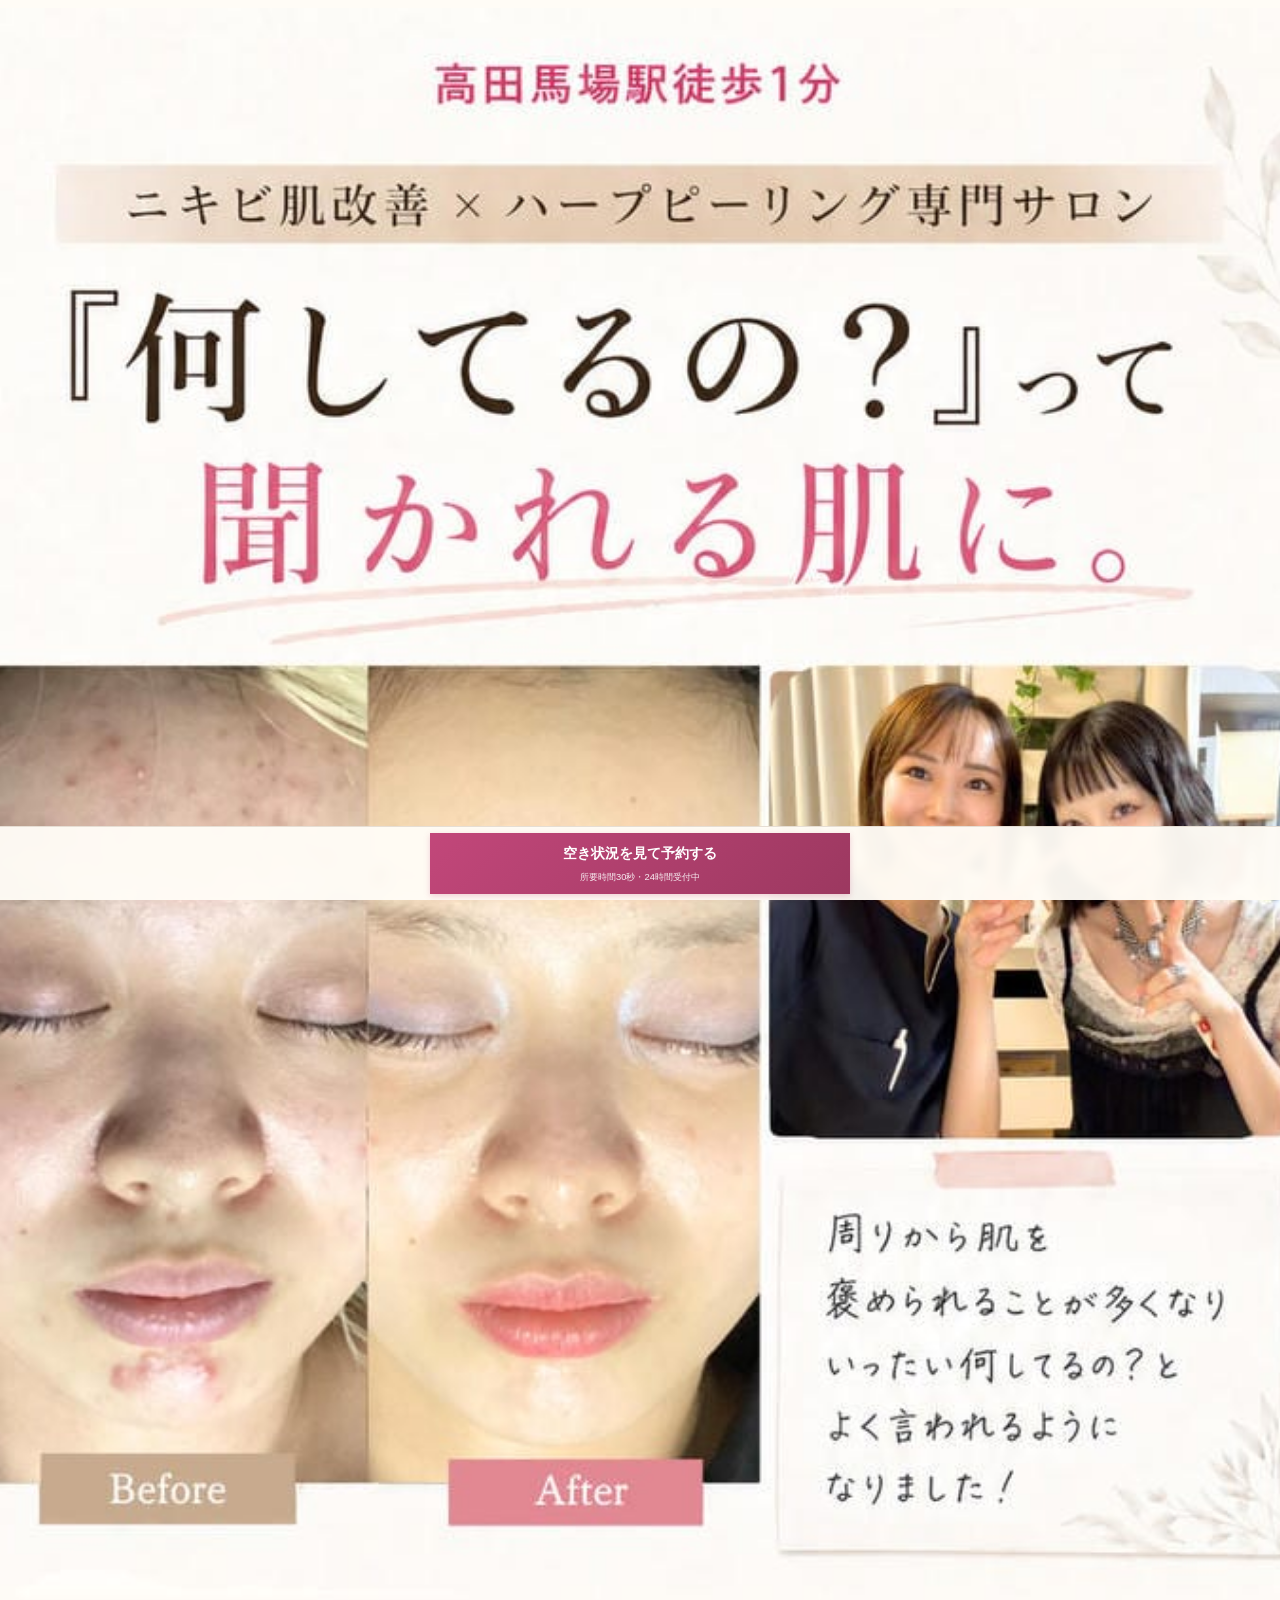
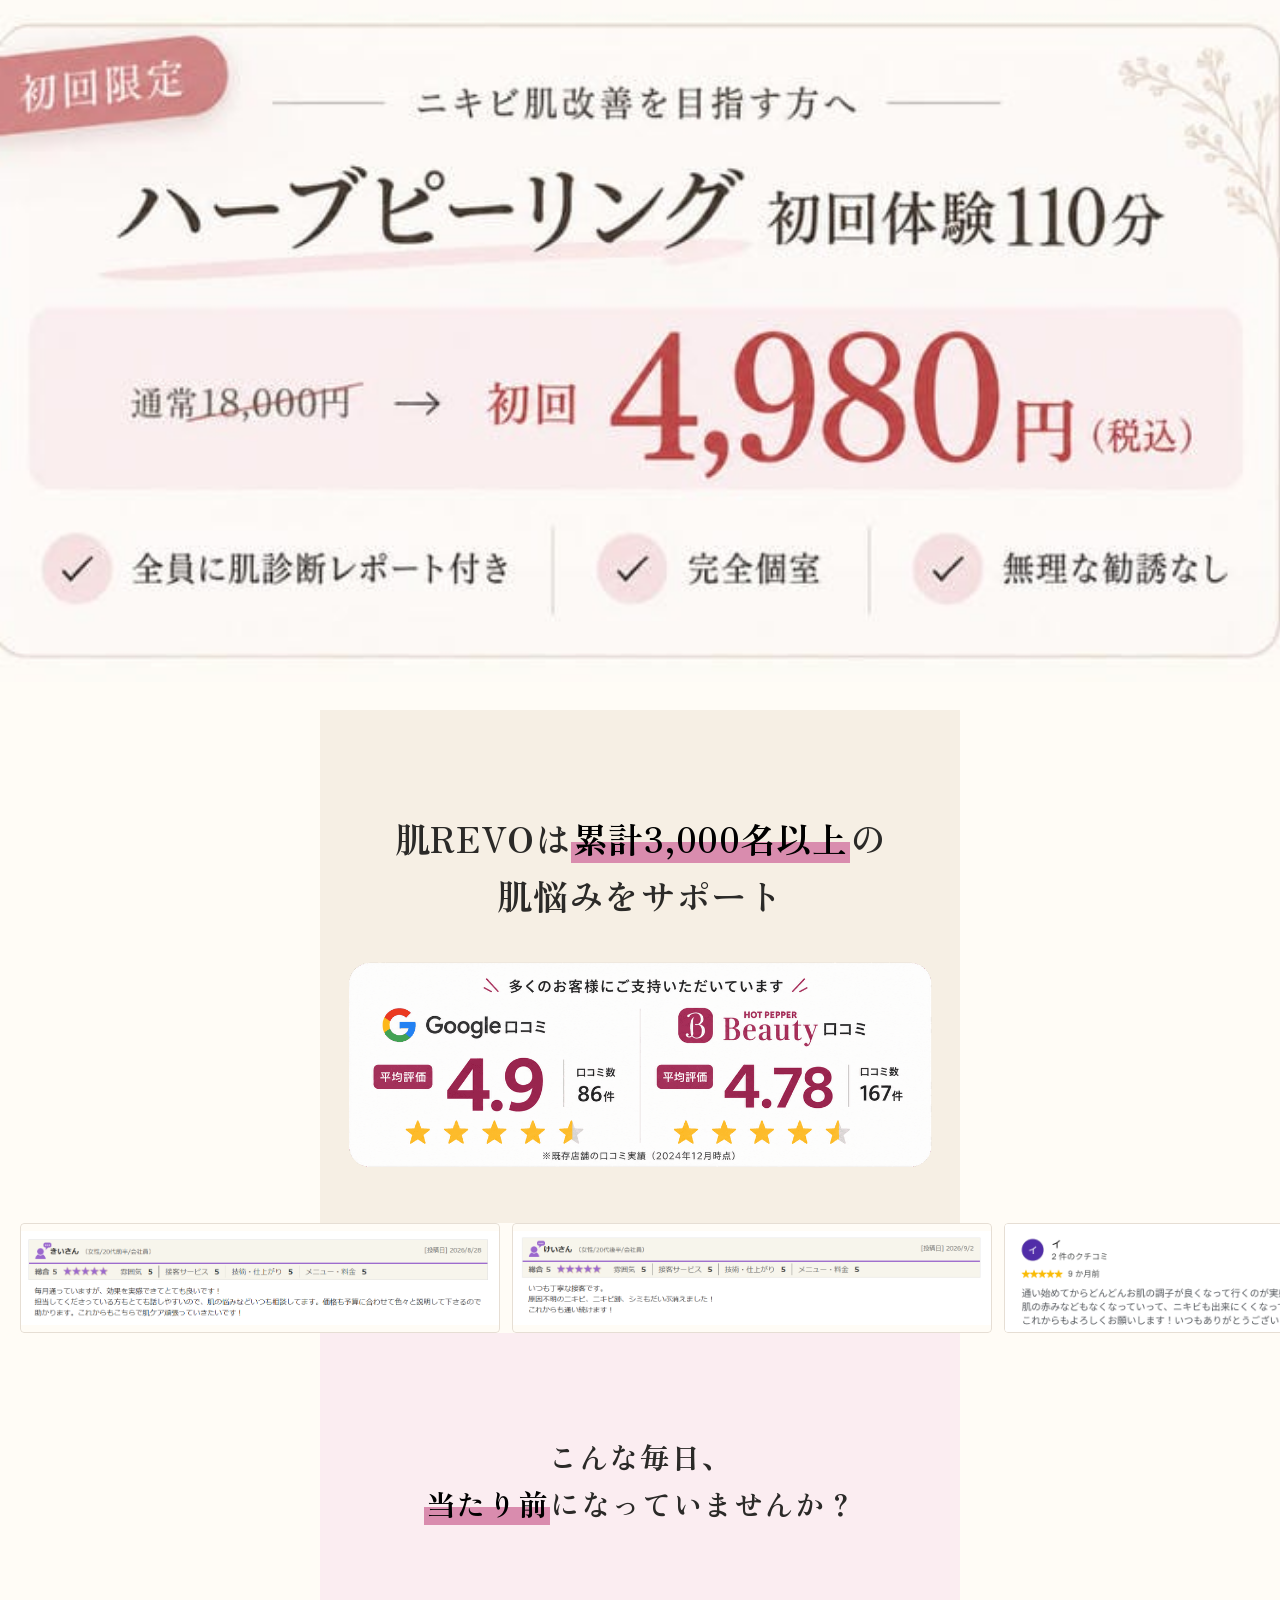
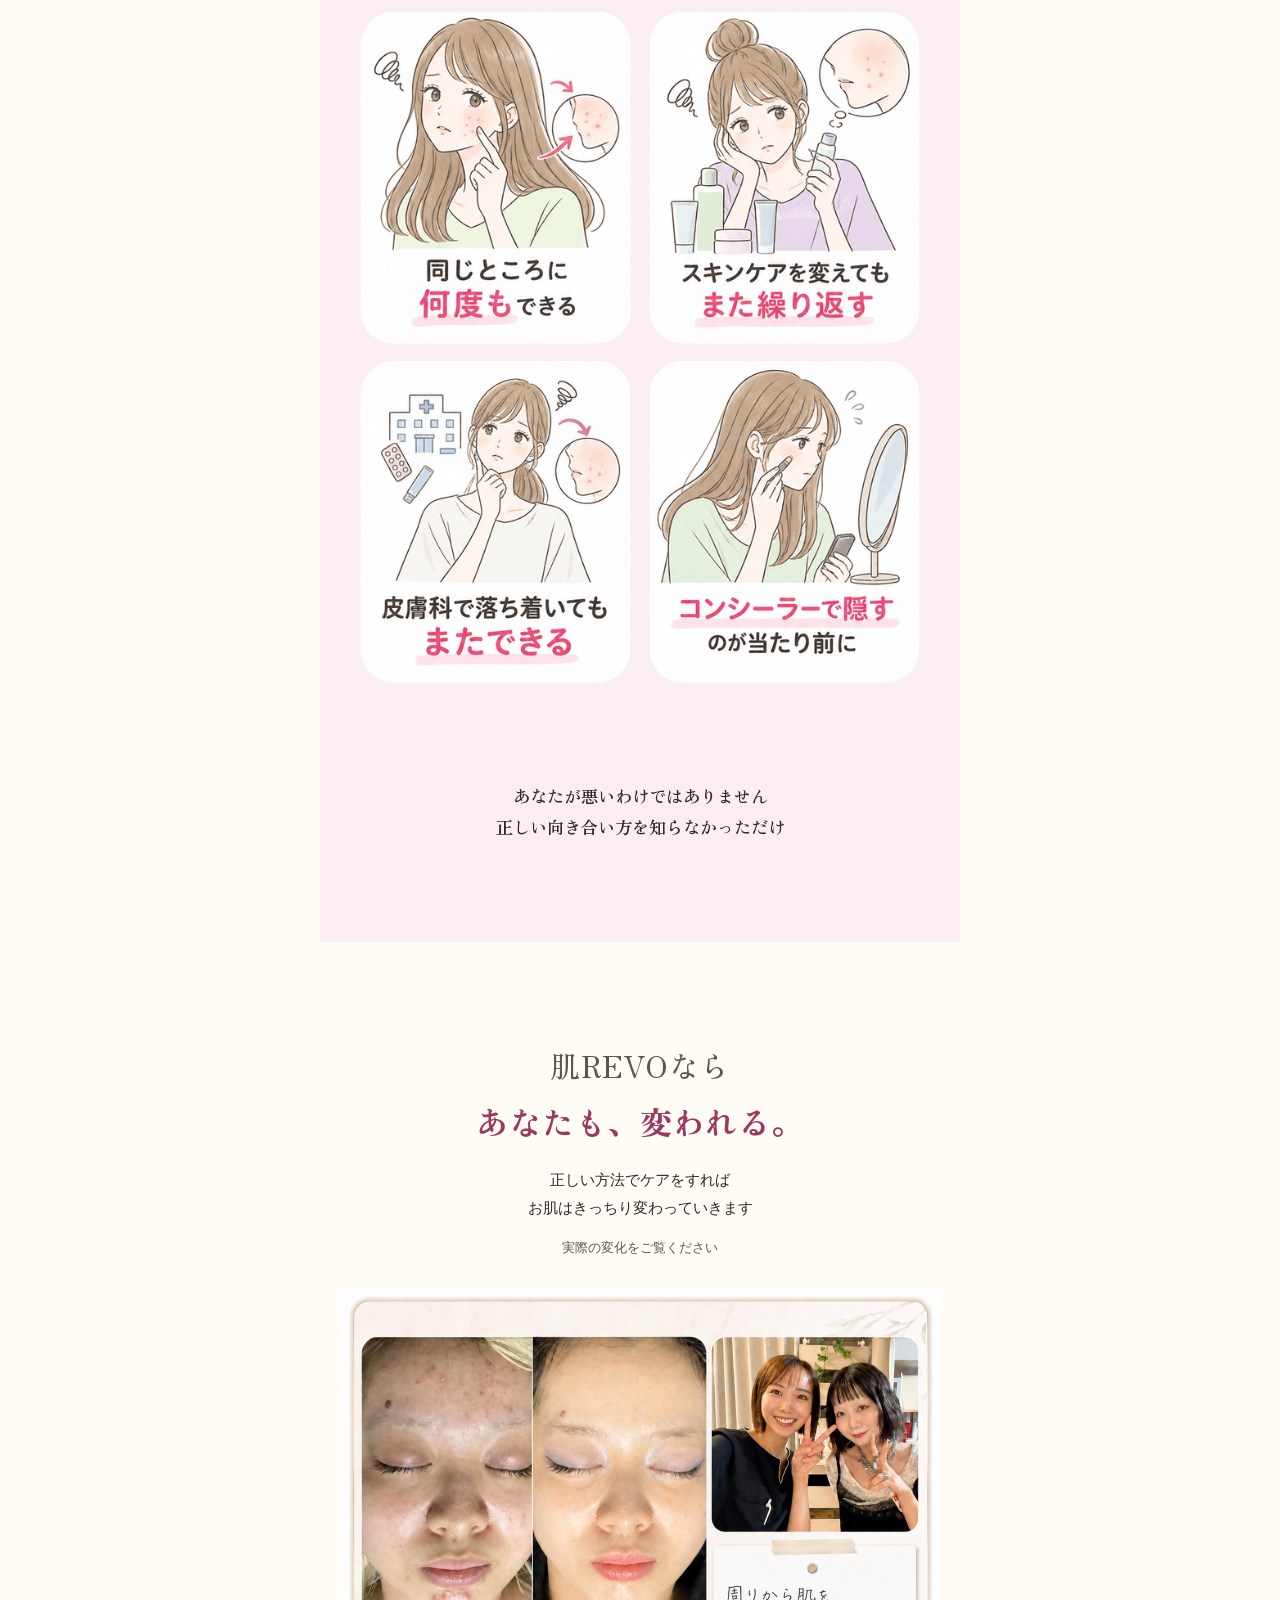
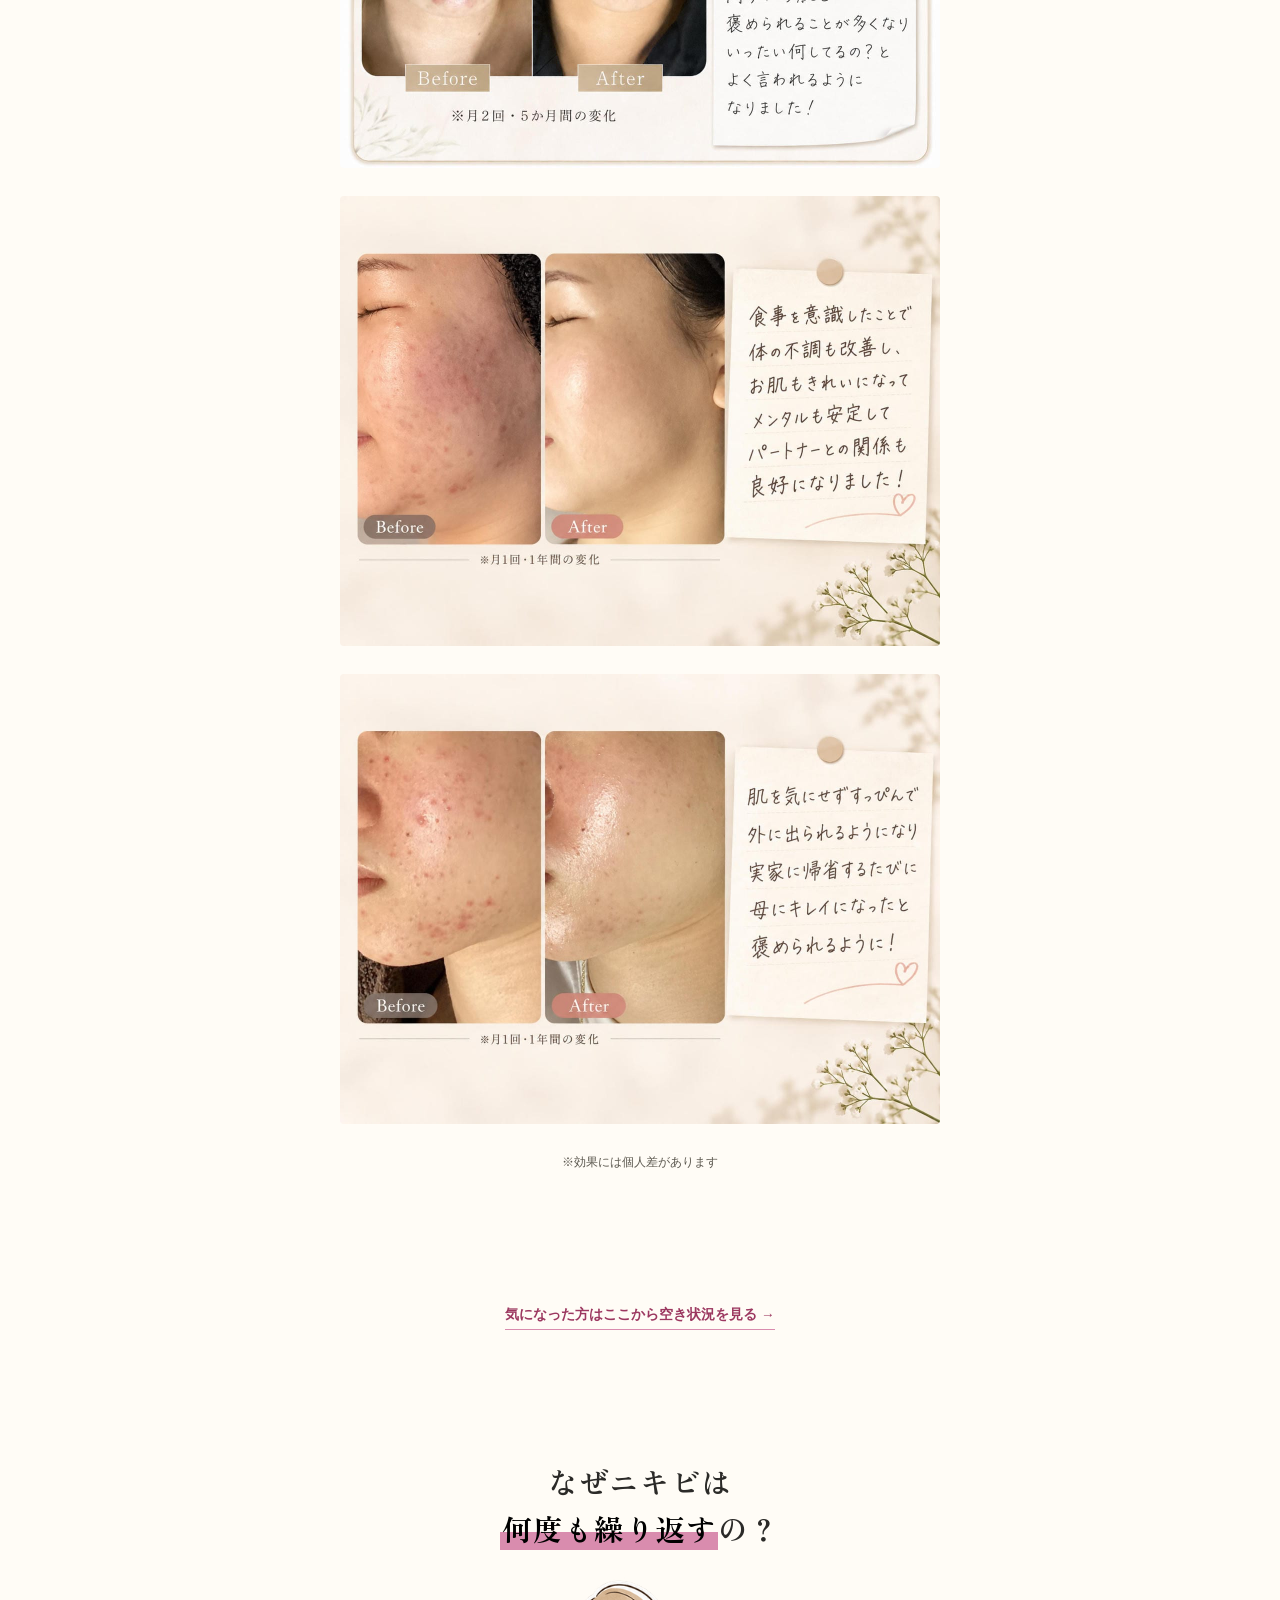
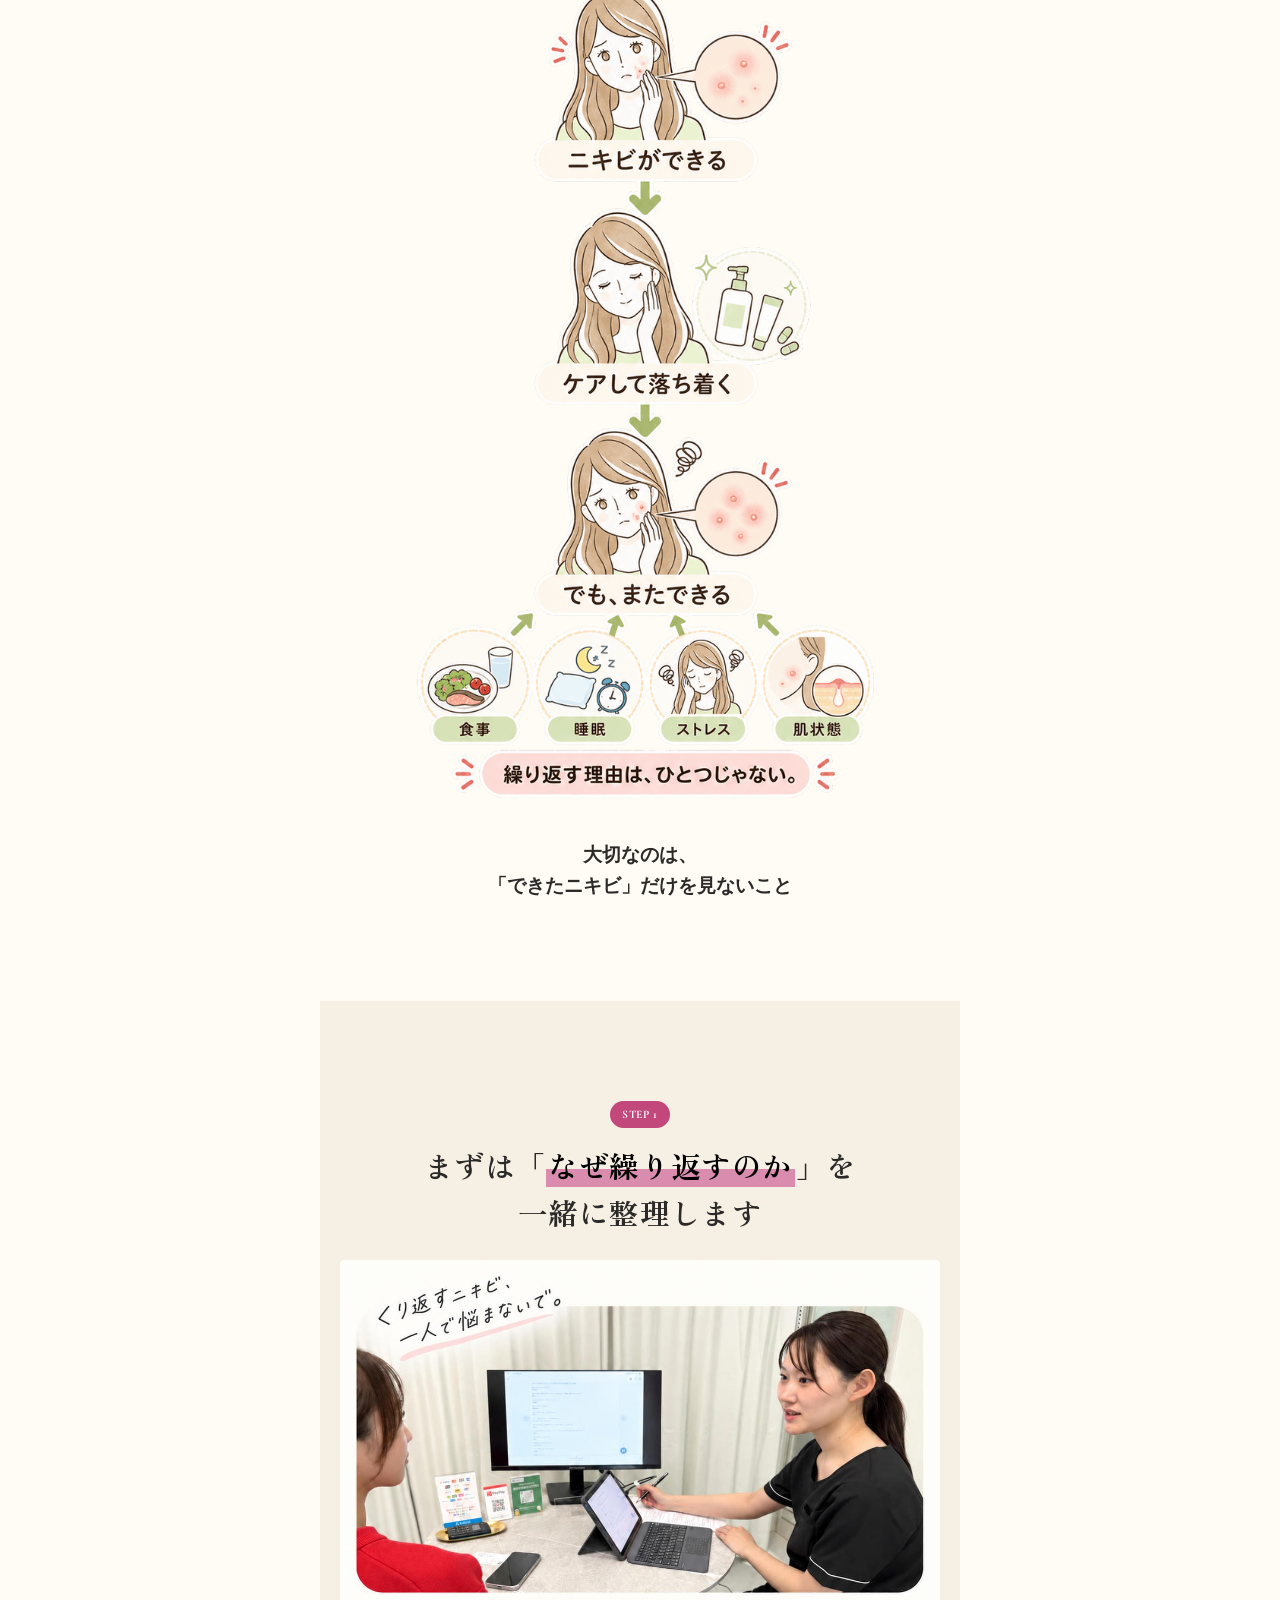
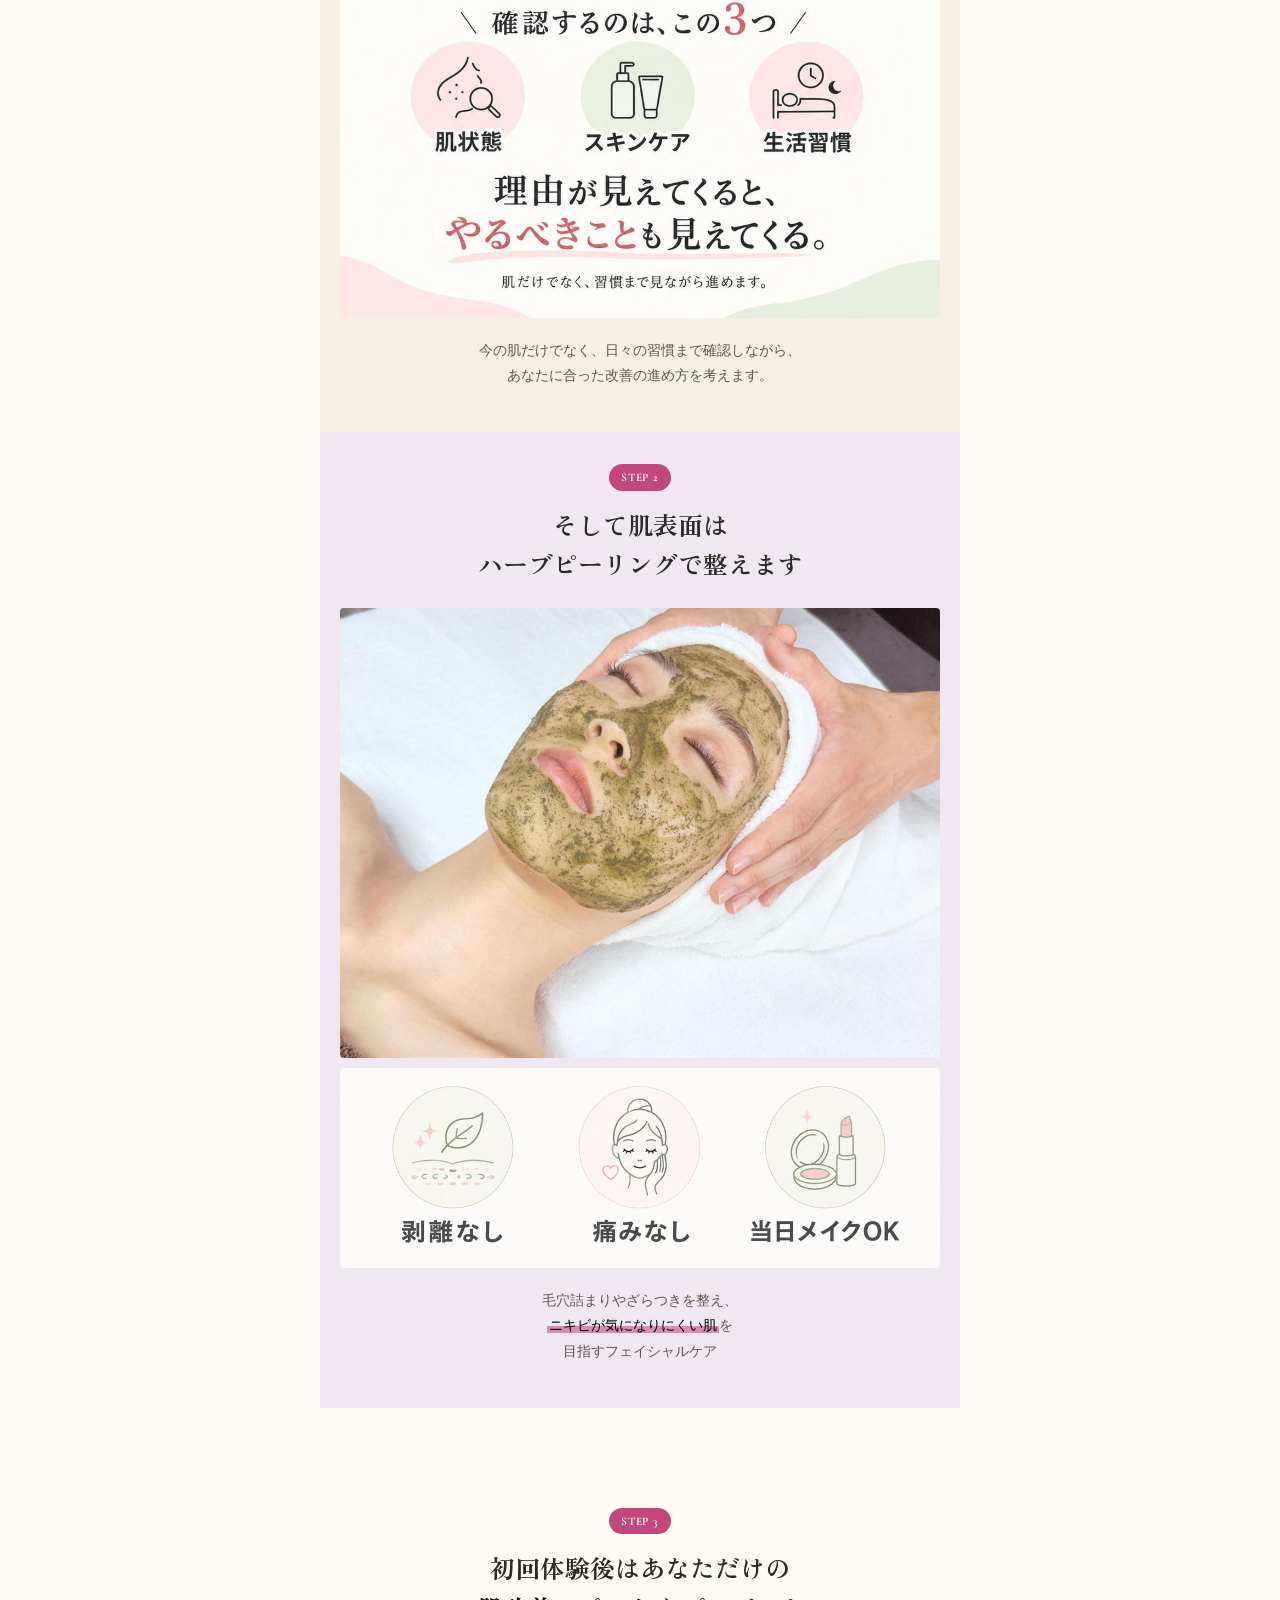
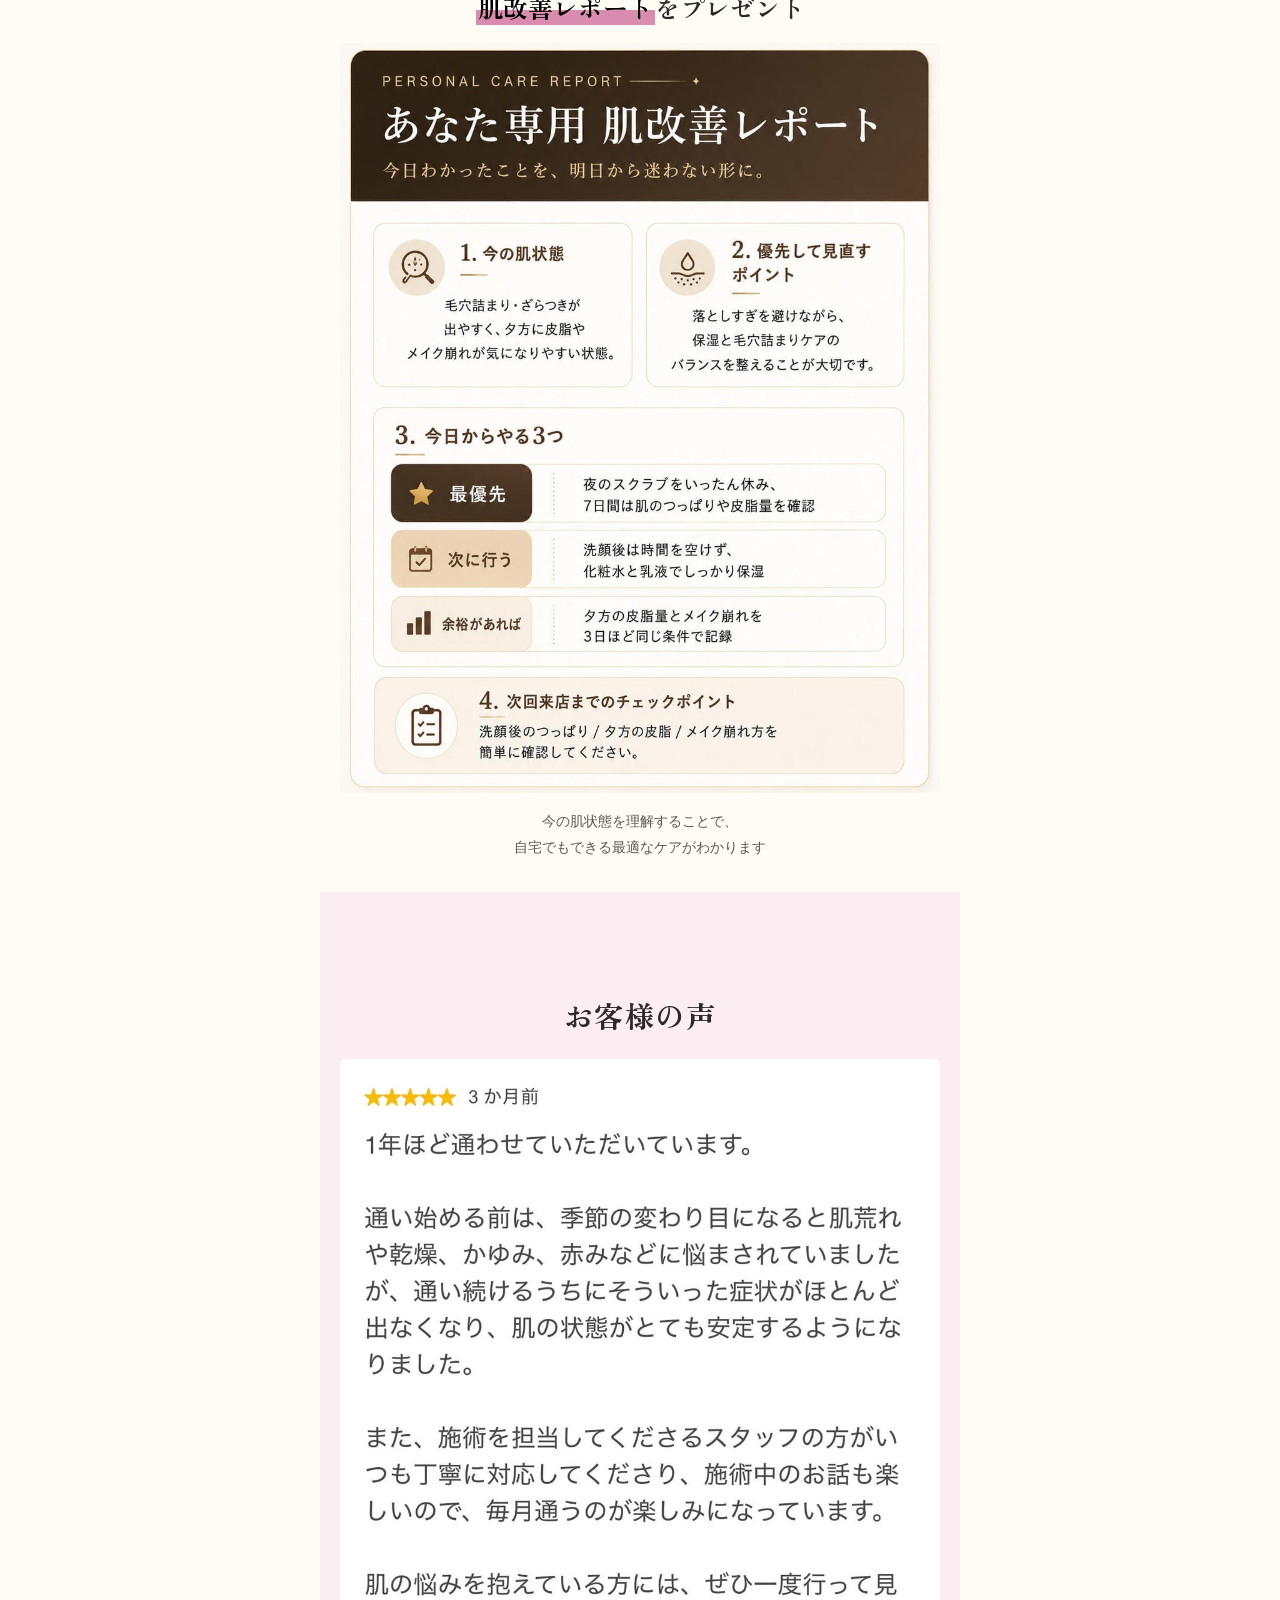
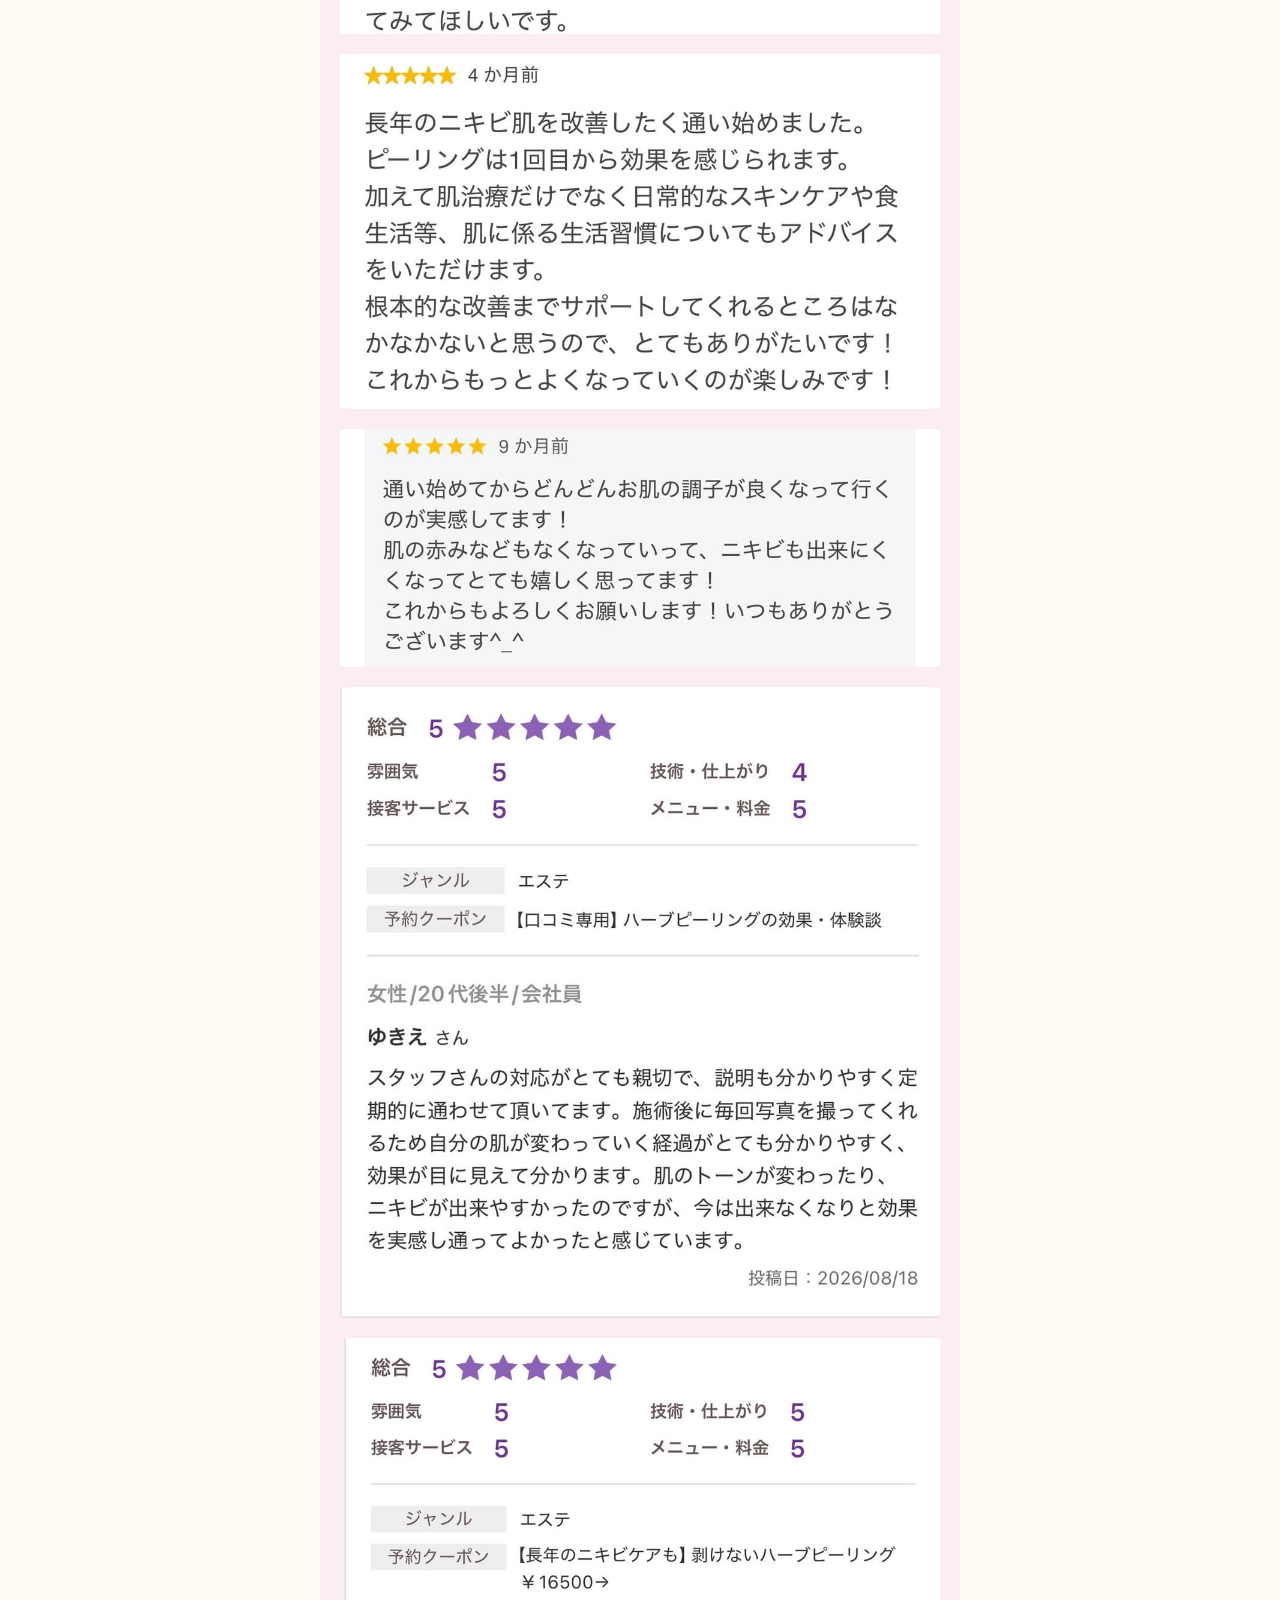
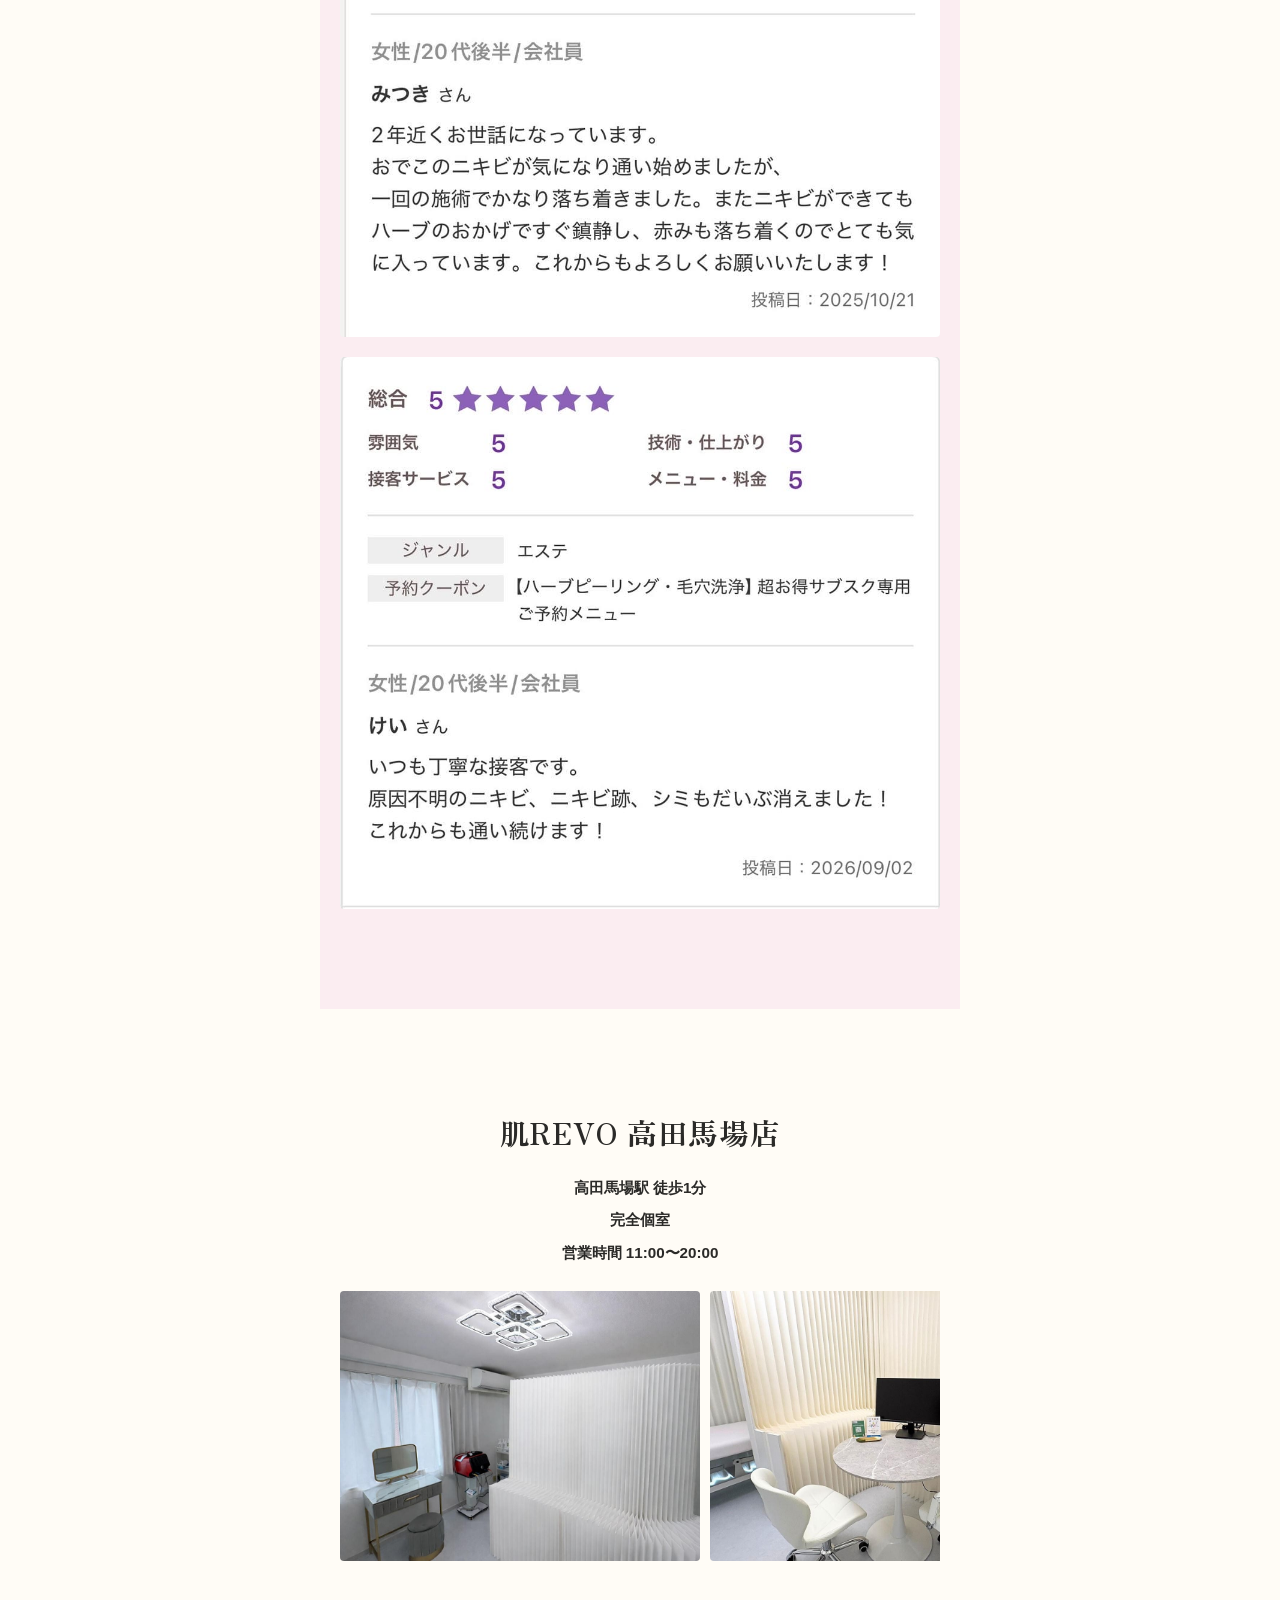
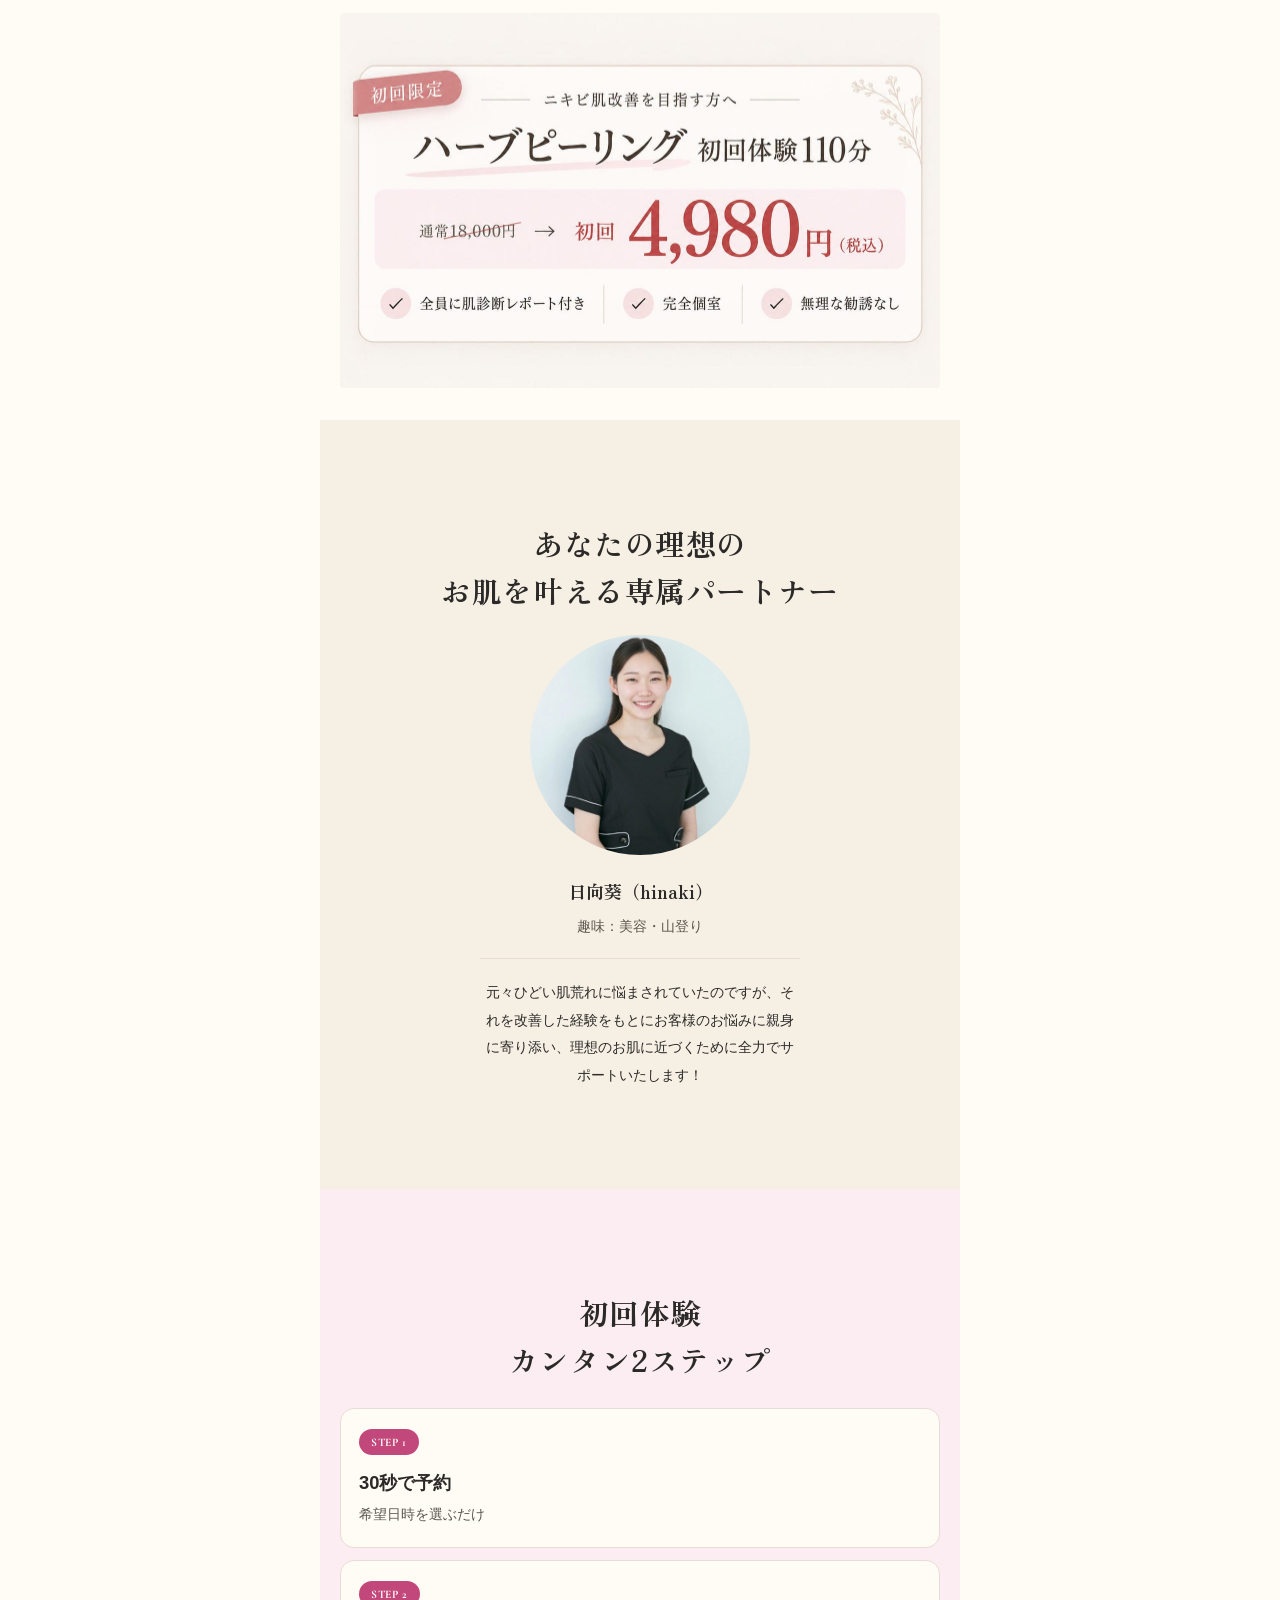
==== commit d7c75137: "画像を圧縮してモバイルでの表示速度を改善 ・写真系PNG（fv-full, cases, herb-peeling-intro, counseling-01,   offer-box, skin-re" ====
--- a/src/index.html
+++ b/src/index.html
@@ -40,7 +40,7 @@
        （画像内にボタン風の空欄があっても、あえてクリック要素を重ねない）。 -->
   <div class="fv__full">
     <div class="img-slot" style="aspect-ratio: 941 / 1672;">
-      <img src="../public/images/fv/fv-full.png?v=4" alt="肌REVO高田馬場店｜ニキビ肌改善×ハーブピーリング専門サロン 初回体験4,980円 その場で予約完了" loading="eager" />
+      <img src="../public/images/fv/fv-full.jpg" alt="肌REVO高田馬場店｜ニキビ肌改善×ハーブピーリング専門サロン 初回体験4,980円 その場で予約完了" loading="eager" />
       <div class="ph-label">FVビジュアル（コピー・Before/After・オファー統合画像）</div>
     </div>
   </div>
@@ -130,21 +130,21 @@
 
   <div class="story-item">
     <div class="img-slot" style="aspect-ratio: 1402 / 1122;">
-      <img src="../public/images/cases/case-01-before-after.png" alt="お客様①のBefore/After・スタッフとの2ショット・感想コメントをまとめた1枚" />
+      <img src="../public/images/cases/case-01-before-after.jpg" alt="お客様①のBefore/After・スタッフとの2ショット・感想コメントをまとめた1枚" />
       <div class="ph-label">お客様① まとめ画像<br />（Before/After＋2ショット＋感想）</div>
     </div>
   </div>
 
   <div class="story-item">
     <div class="img-slot" style="aspect-ratio: 1448 / 1086;">
-      <img src="../public/images/cases/case-02-before-after.png" alt="お客様②のBefore/After・スタッフとの2ショット・感想コメントをまとめた1枚" />
+      <img src="../public/images/cases/case-02-before-after.jpg" alt="お客様②のBefore/After・スタッフとの2ショット・感想コメントをまとめた1枚" />
       <div class="ph-label">お客様② まとめ画像<br />（Before/After＋2ショット＋感想）</div>
     </div>
   </div>
 
   <div class="story-item">
     <div class="img-slot" style="aspect-ratio: 1448 / 1086;">
-      <img src="../public/images/cases/case-03-before-after.png" alt="お客様③のBefore/After・スタッフとの2ショット・感想コメントをまとめた1枚" />
+      <img src="../public/images/cases/case-03-before-after.jpg" alt="お客様③のBefore/After・スタッフとの2ショット・感想コメントをまとめた1枚" />
       <div class="ph-label">お客様③ まとめ画像<br />（Before/After＋2ショット＋感想）</div>
     </div>
   </div>
@@ -200,7 +200,7 @@
 
   <div class="care__visual">
     <div class="img-slot" style="aspect-ratio: 1198 / 1313;">
-      <img src="../public/images/staff/counseling-01.png" alt="スタッフがお客様とカウンセリングしている実写" />
+      <img src="../public/images/staff/counseling-01.jpg" alt="スタッフがお客様とカウンセリングしている実写" />
       <div class="ph-label">実際のカウンセリング写真</div>
     </div>
   </div>
@@ -225,11 +225,11 @@
 
   <div class="care__visual care__visual--pair">
     <div class="img-slot">
-      <img src="../public/images/staff/herb-peeling-intro-01.png" alt="実際のハーブピーリング施術写真1" />
+      <img src="../public/images/staff/herb-peeling-intro-01.jpg" alt="実際のハーブピーリング施術写真1" />
       <div class="ph-label">施術紹介画像 ①</div>
     </div>
     <div class="img-slot">
-      <img src="../public/images/staff/herb-peeling-intro-02.png" alt="剥離なし・痛みなし・当日メイクOKの説明が入った施術紹介画像2" />
+      <img src="../public/images/staff/herb-peeling-intro-02.jpg" alt="剥離なし・痛みなし・当日メイクOKの説明が入った施術紹介画像2" />
       <div class="ph-label">施術紹介画像 ②</div>
     </div>
   </div>
@@ -254,7 +254,7 @@
   </h3>
   <div class="care__report-visual">
     <div class="img-slot ratio-4-5">
-      <img src="../public/images/diagrams/skin-report-mock.png" alt="肌改善レポートの実物またはモック" />
+      <img src="../public/images/diagrams/skin-report-mock.jpg" alt="肌改善レポートの実物またはモック" />
       <div class="ph-label">肌改善レポート 実物／モック画像</div>
     </div>
   </div>
@@ -356,7 +356,7 @@
   <!-- 見出し・補足コピーは削除し、画像だけで完結させる。
        CTAボタンは常時表示のスマホ固定バーが担うため、ここには置かない。 -->
   <div class="img-slot ratio-offer-box">
-    <img src="../public/images/diagrams/offer-box.png" alt="初回限定 通常価格18,000円→初回体験4,980円 初回体験の方全員に肌改善レポート付き" />
+    <img src="../public/images/diagrams/offer-box.jpg" alt="初回限定 通常価格18,000円→初回体験4,980円 初回体験の方全員に肌改善レポート付き" />
     <div class="ph-label">オファー訴求画像（価格・限定バッジ統合）</div>
   </div>
 </section>
@@ -459,6 +459,7 @@
       選択した日時：<strong data-reserve-selected>-</strong>
     </p>
     <p class="reserve__menu">メニュー：初回ハーブピーリング 4,980円</p>
+    <p class="reserve__menu-duration">所要時間：110分</p>
 
     <label class="reserve__field">
       お名前<span class="req">必須</span>
@@ -545,7 +546,7 @@
      ============================================================ -->
 <section class="offer offer--final section">
   <div class="img-slot ratio-offer-box">
-    <img src="../public/images/diagrams/offer-box.png" alt="初回限定 通常価格18,000円→初回体験4,980円 初回体験の方全員に肌改善レポート付き" />
+    <img src="../public/images/diagrams/offer-box.jpg" alt="初回限定 通常価格18,000円→初回体験4,980円 初回体験の方全員に肌改善レポート付き" />
     <div class="ph-label">オファー訴求画像（価格・限定バッジ統合）</div>
   </div>
 </section>
--- a/src/style.css
+++ b/src/style.css
@@ -1221,12 +1221,15 @@
 .reserve__menu {
   text-align: center;
   font-size: 0.88rem;
-  margin: 0 0 8px;
-}
-
-.reserve__menu {
-  color: var(--text-sub);
-  margin-bottom: 20px;
+  margin: 0 0 4px;
+  color: var(--text-sub);
+}
+
+.reserve__menu-duration {
+  text-align: center;
+  font-size: 0.88rem;
+  color: var(--text-sub);
+  margin: 0 0 20px;
 }
 
 .reserve__field {
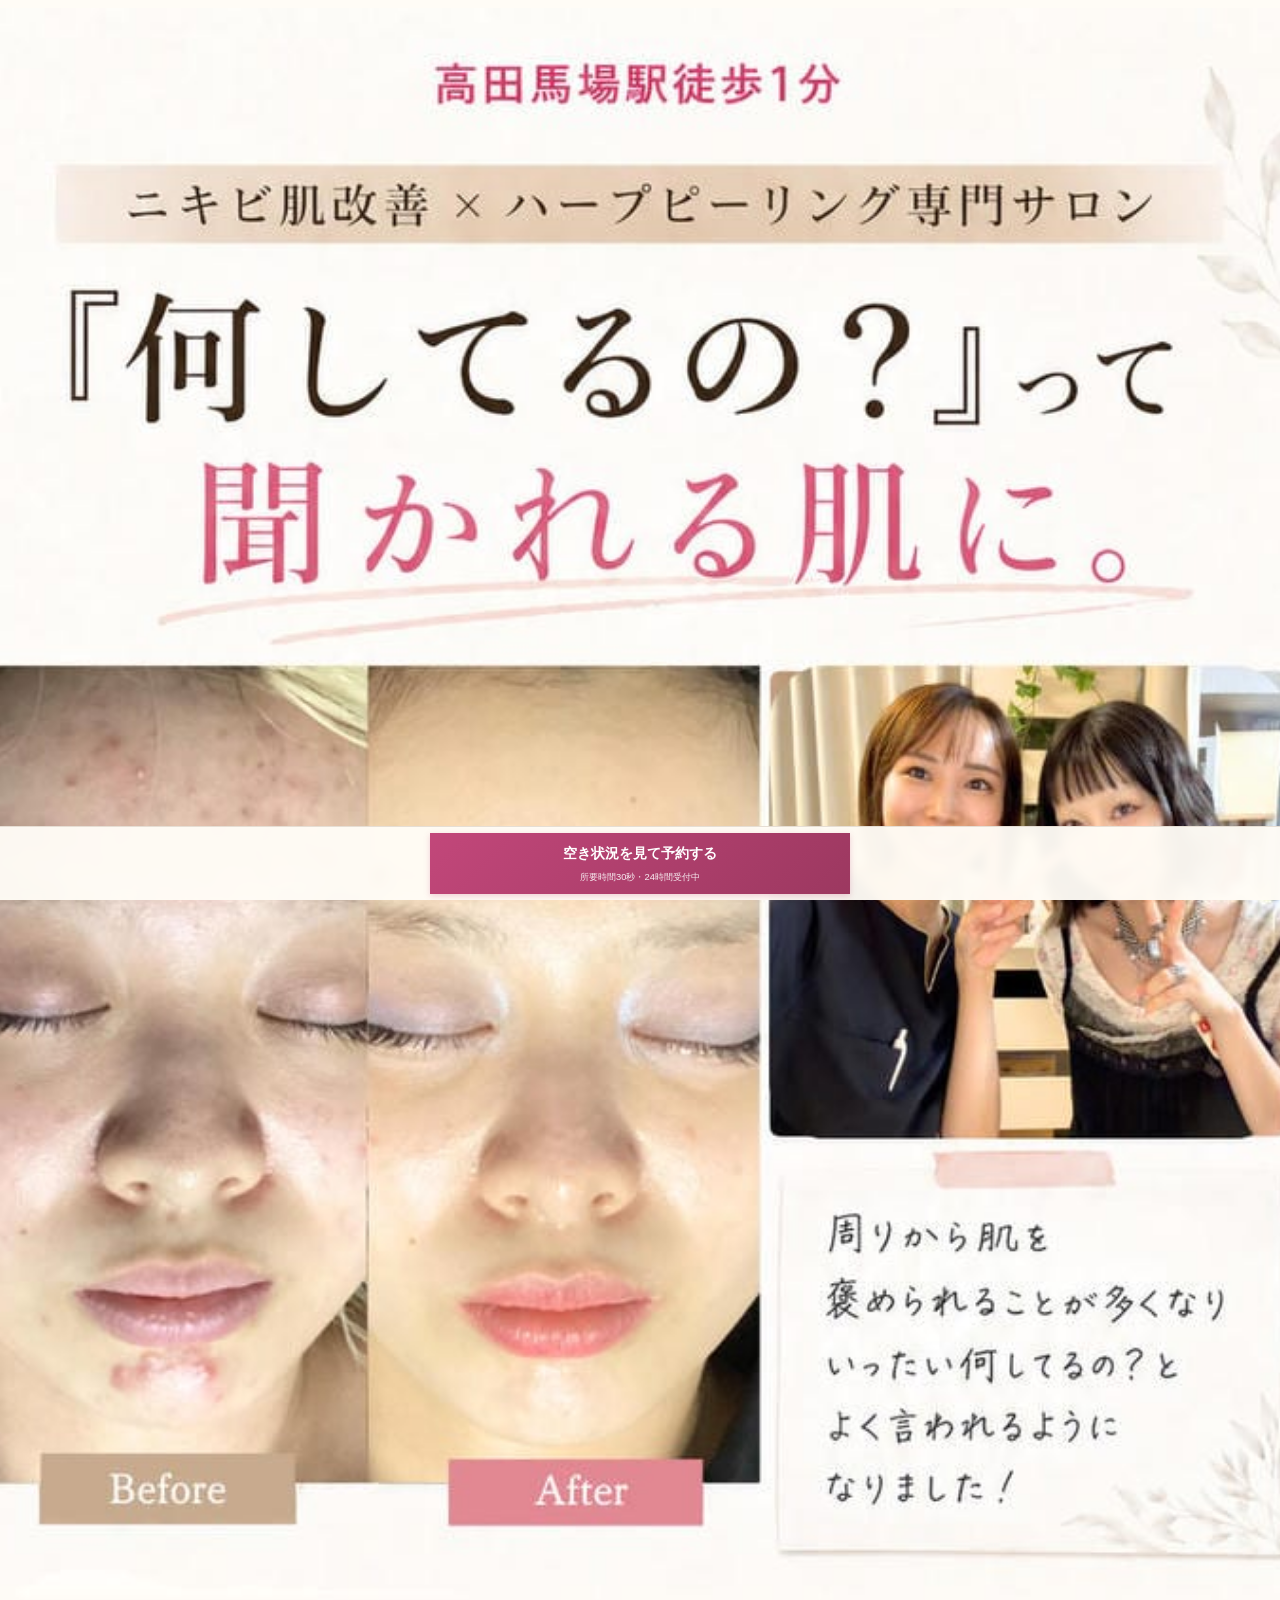
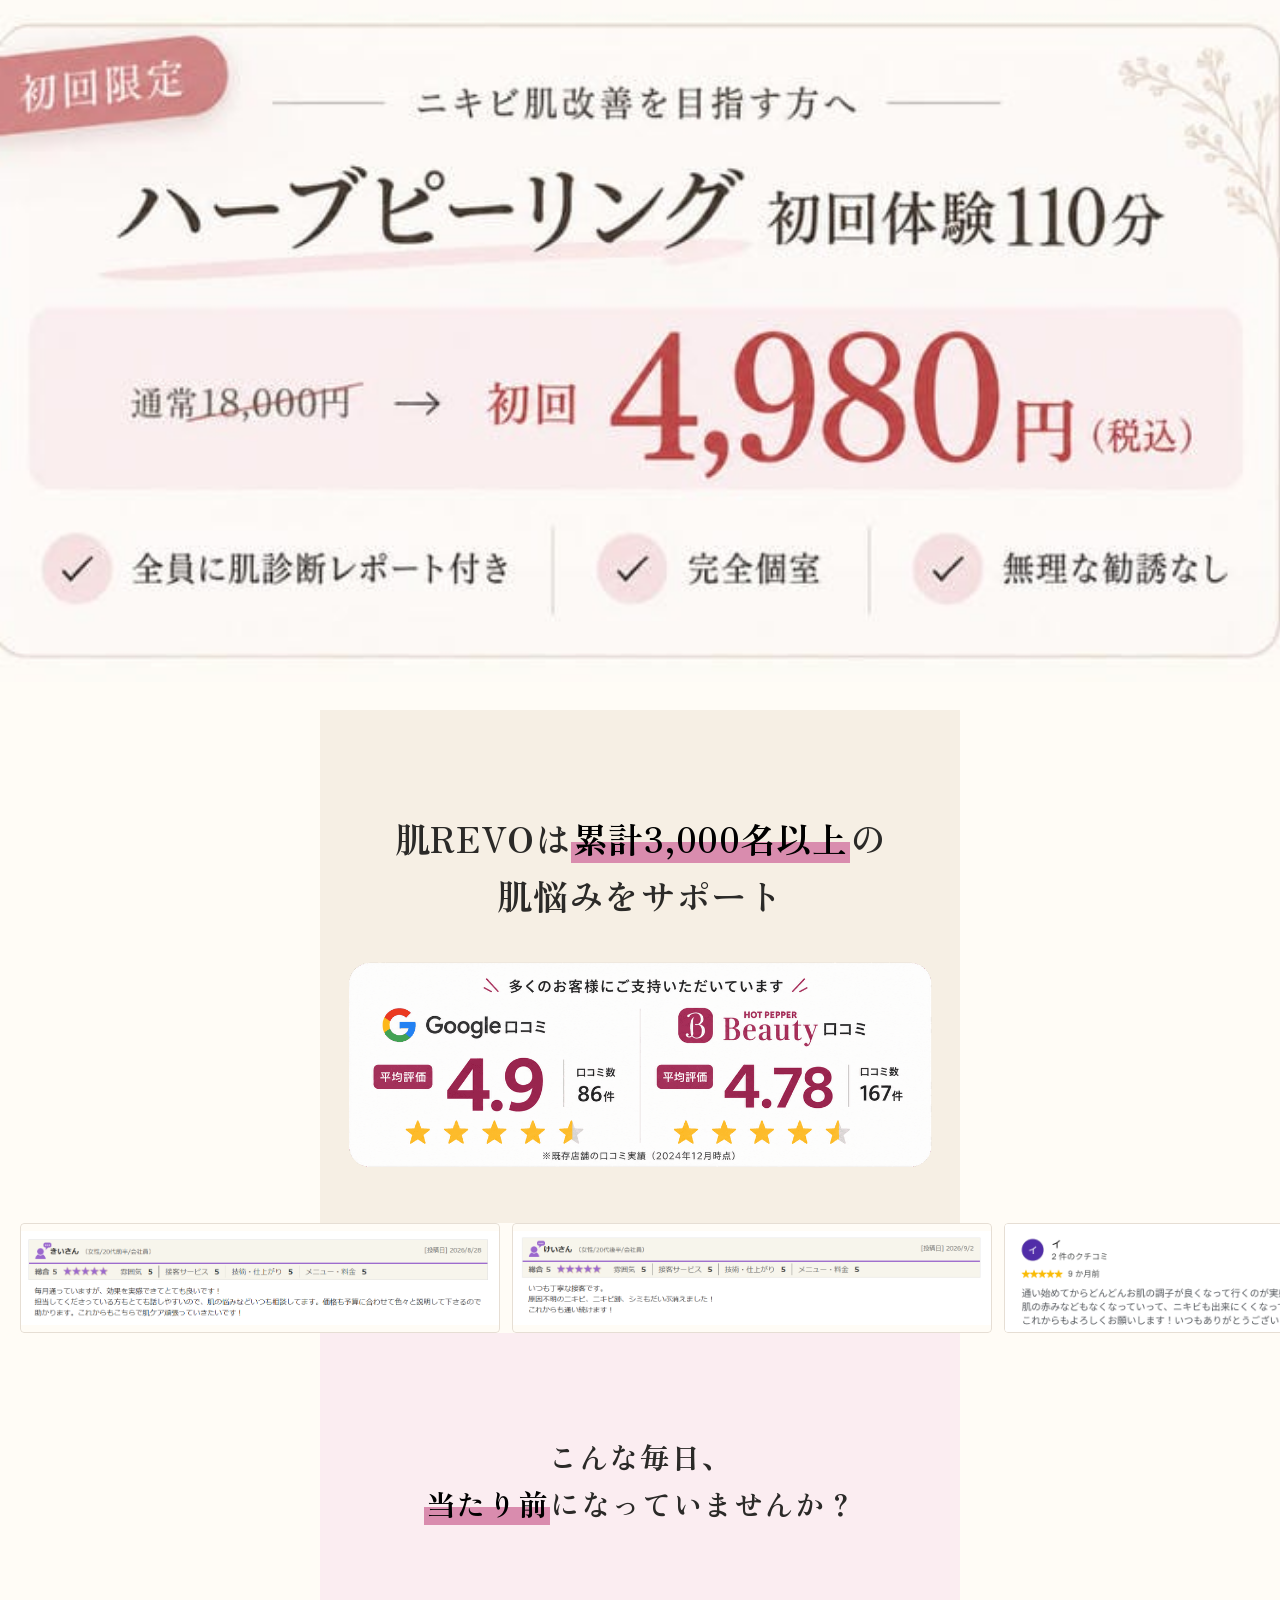
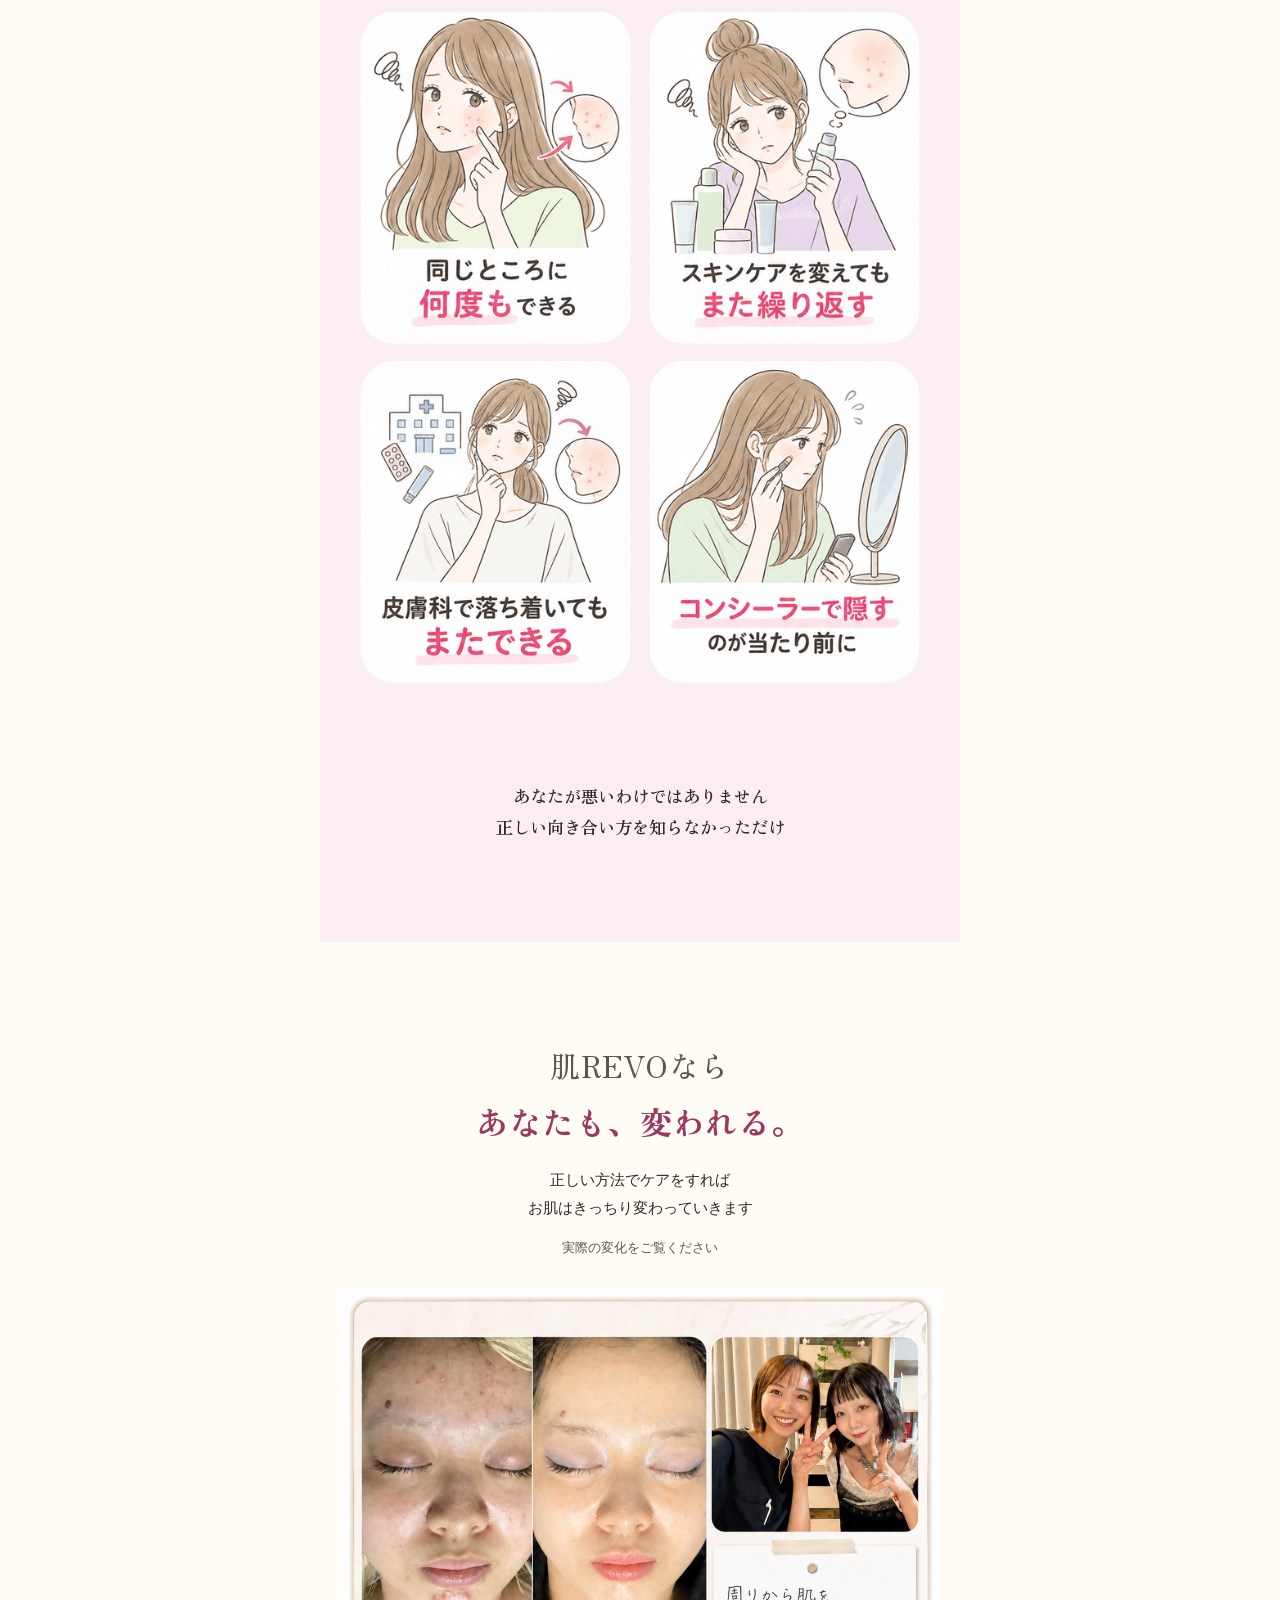
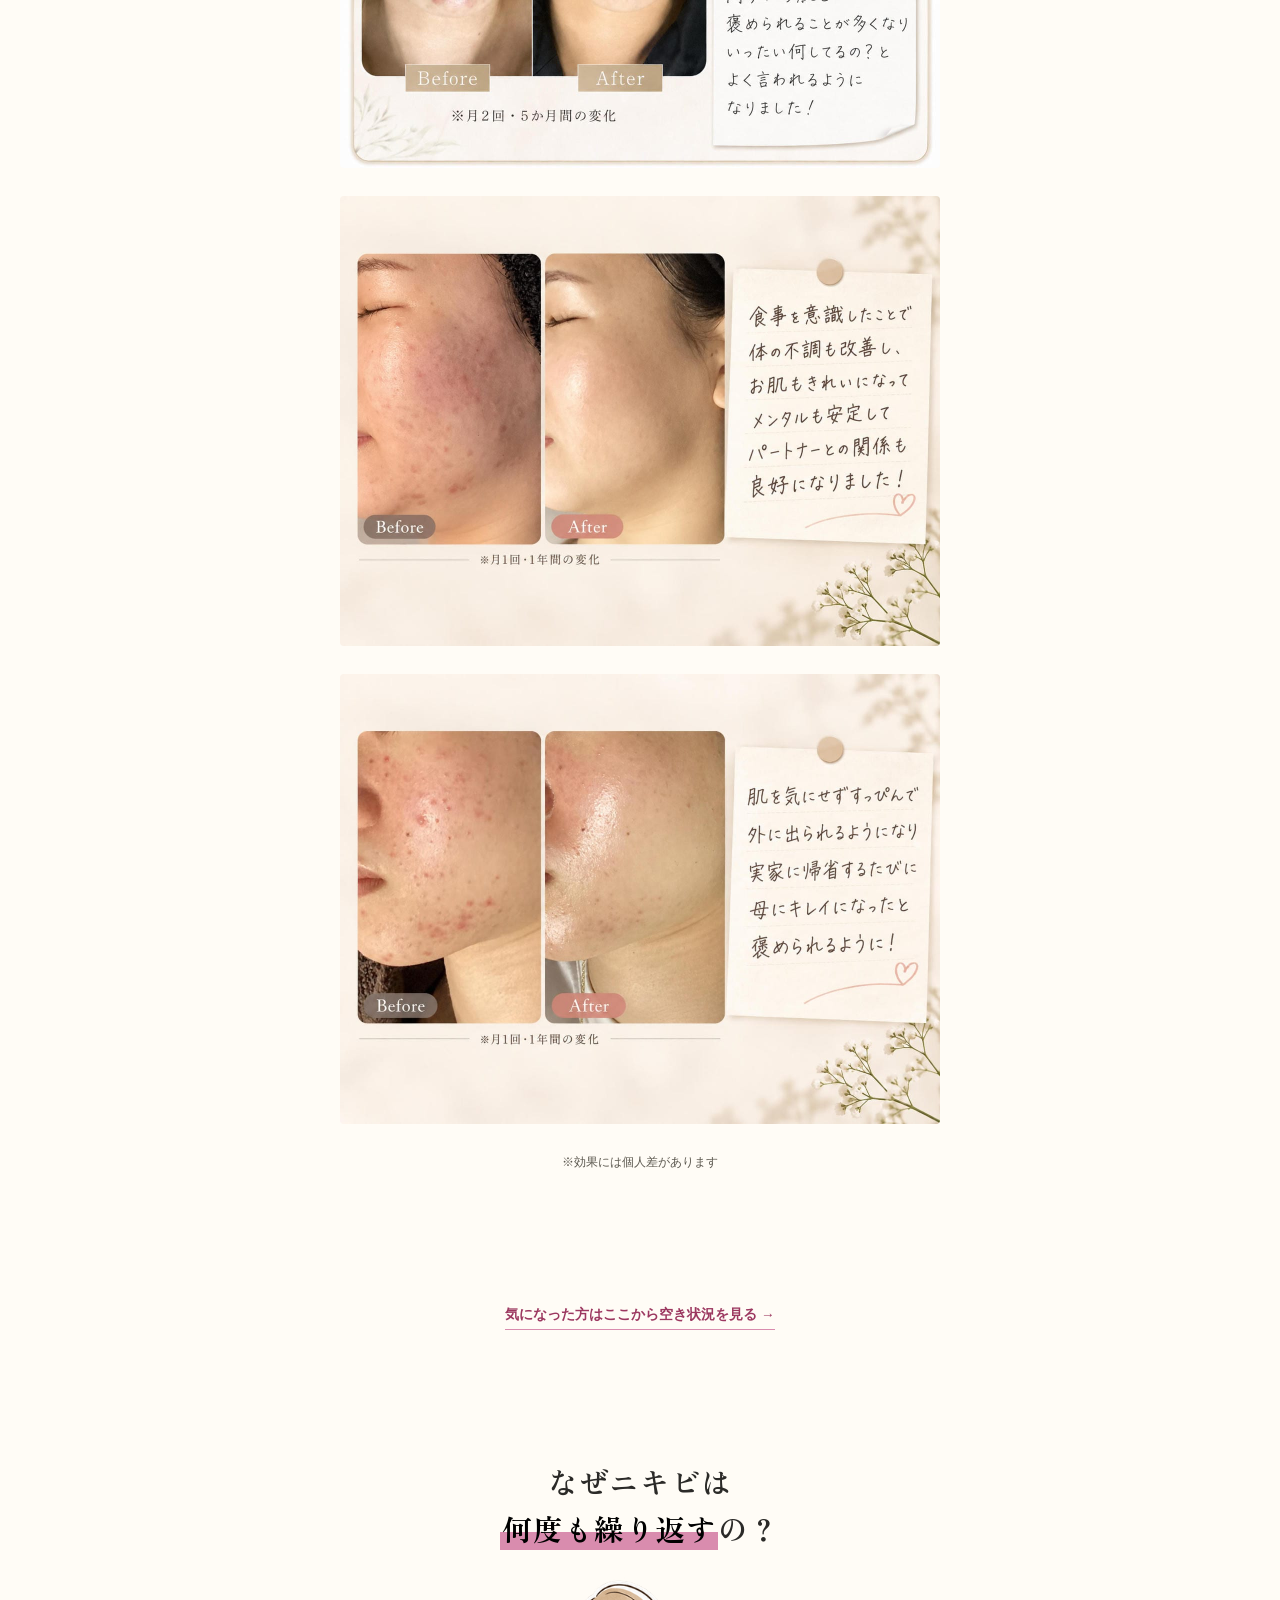
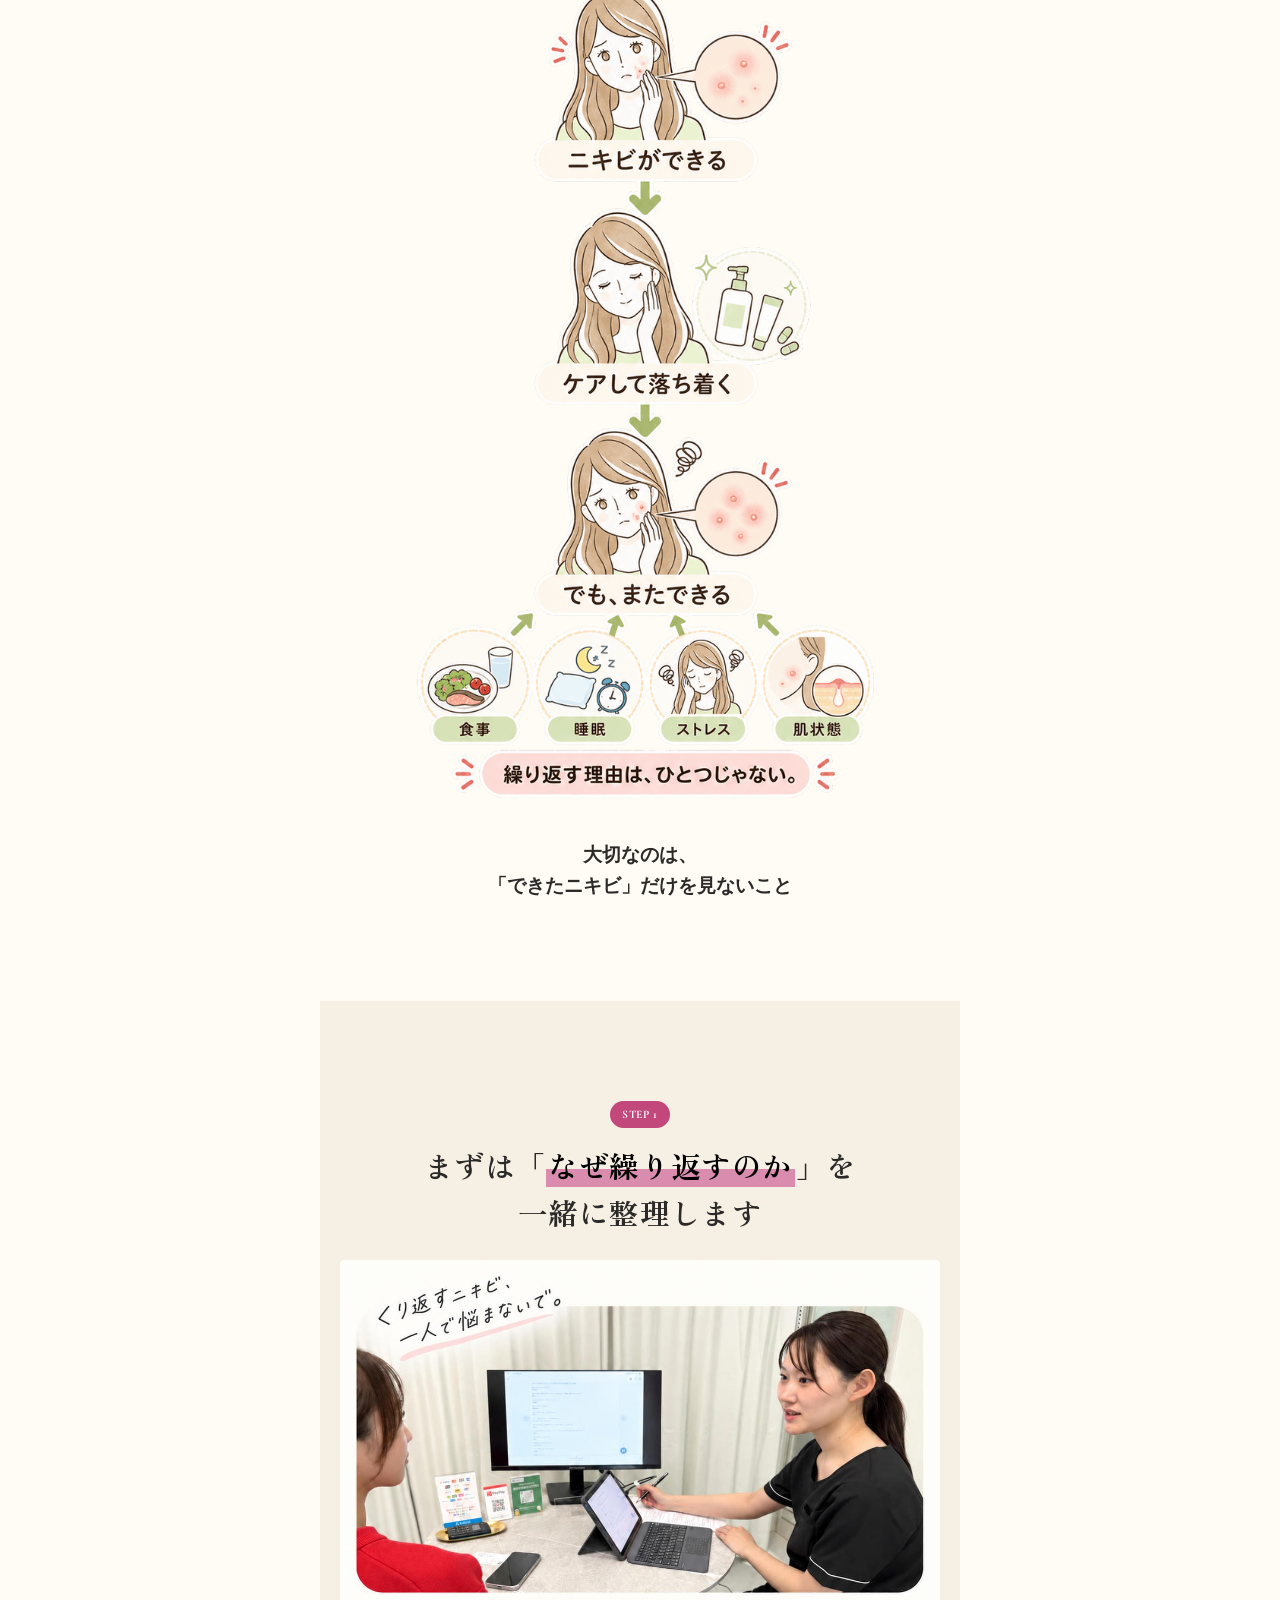
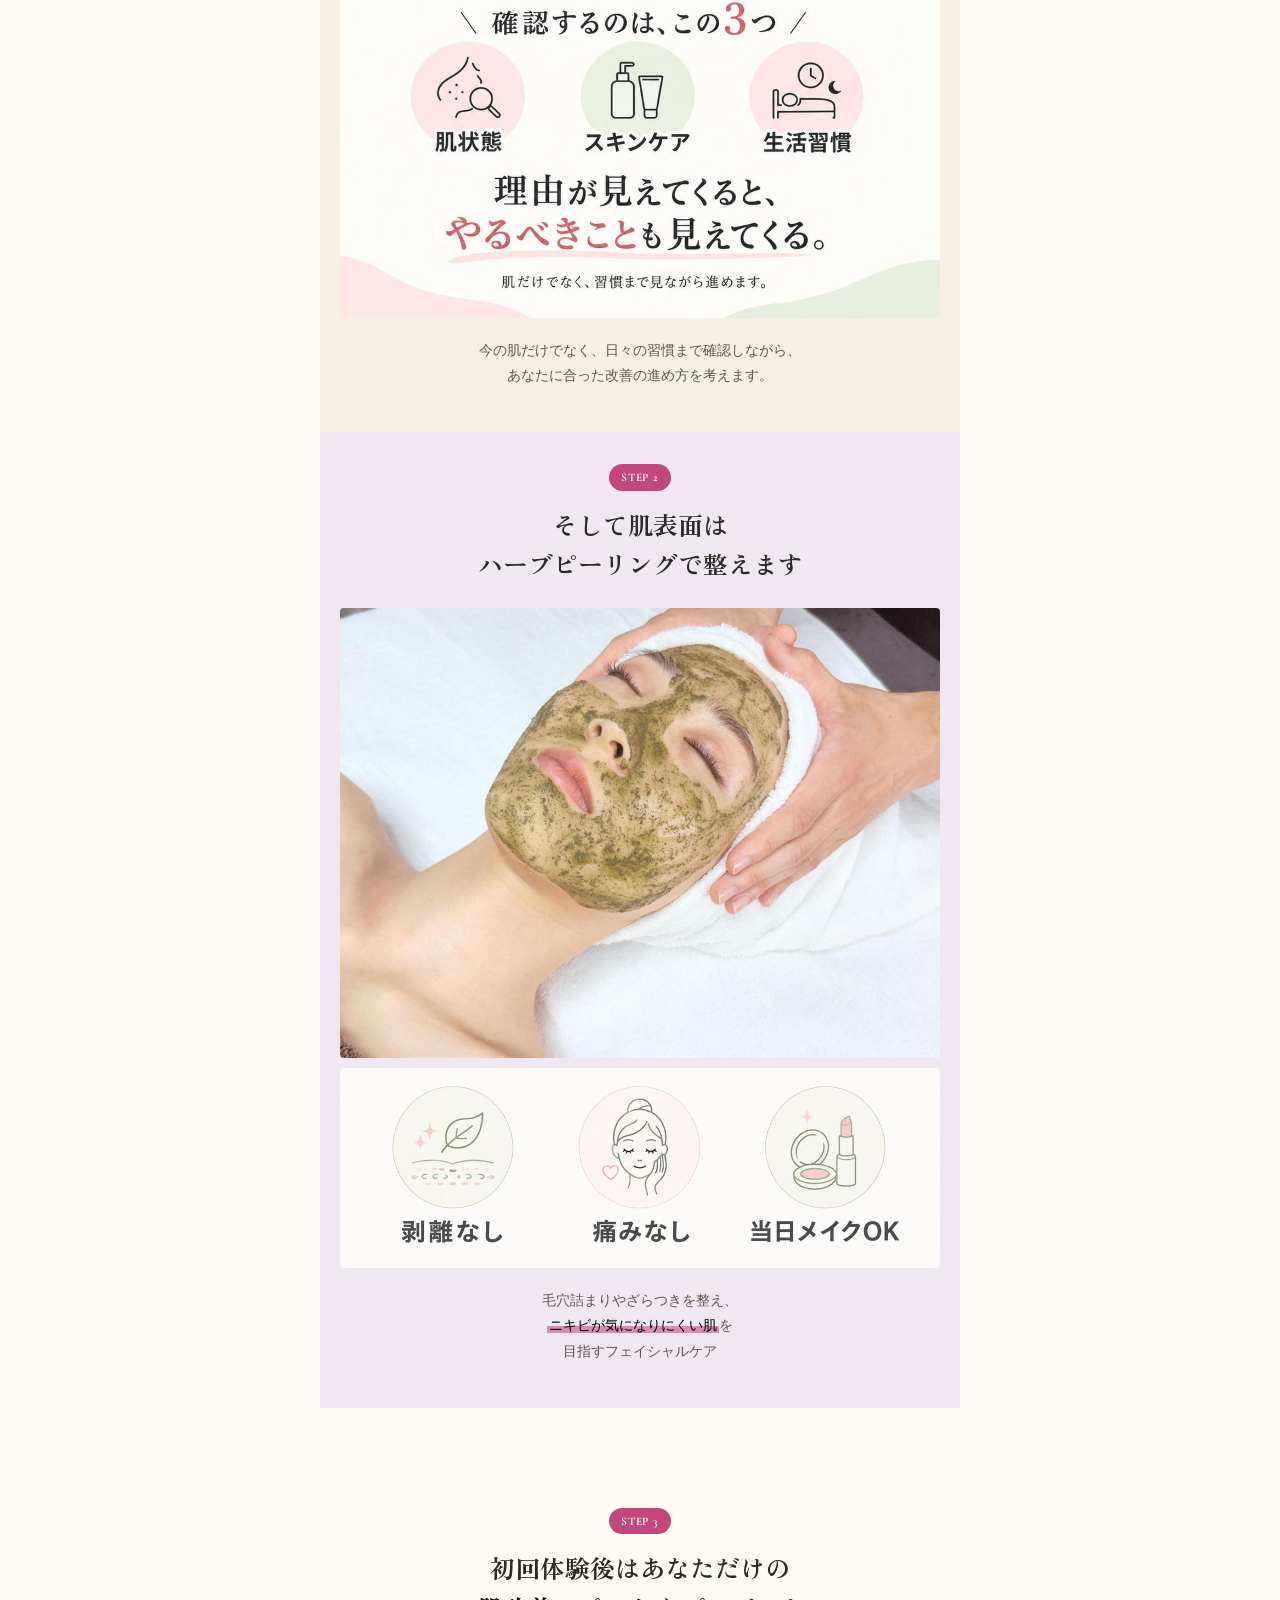
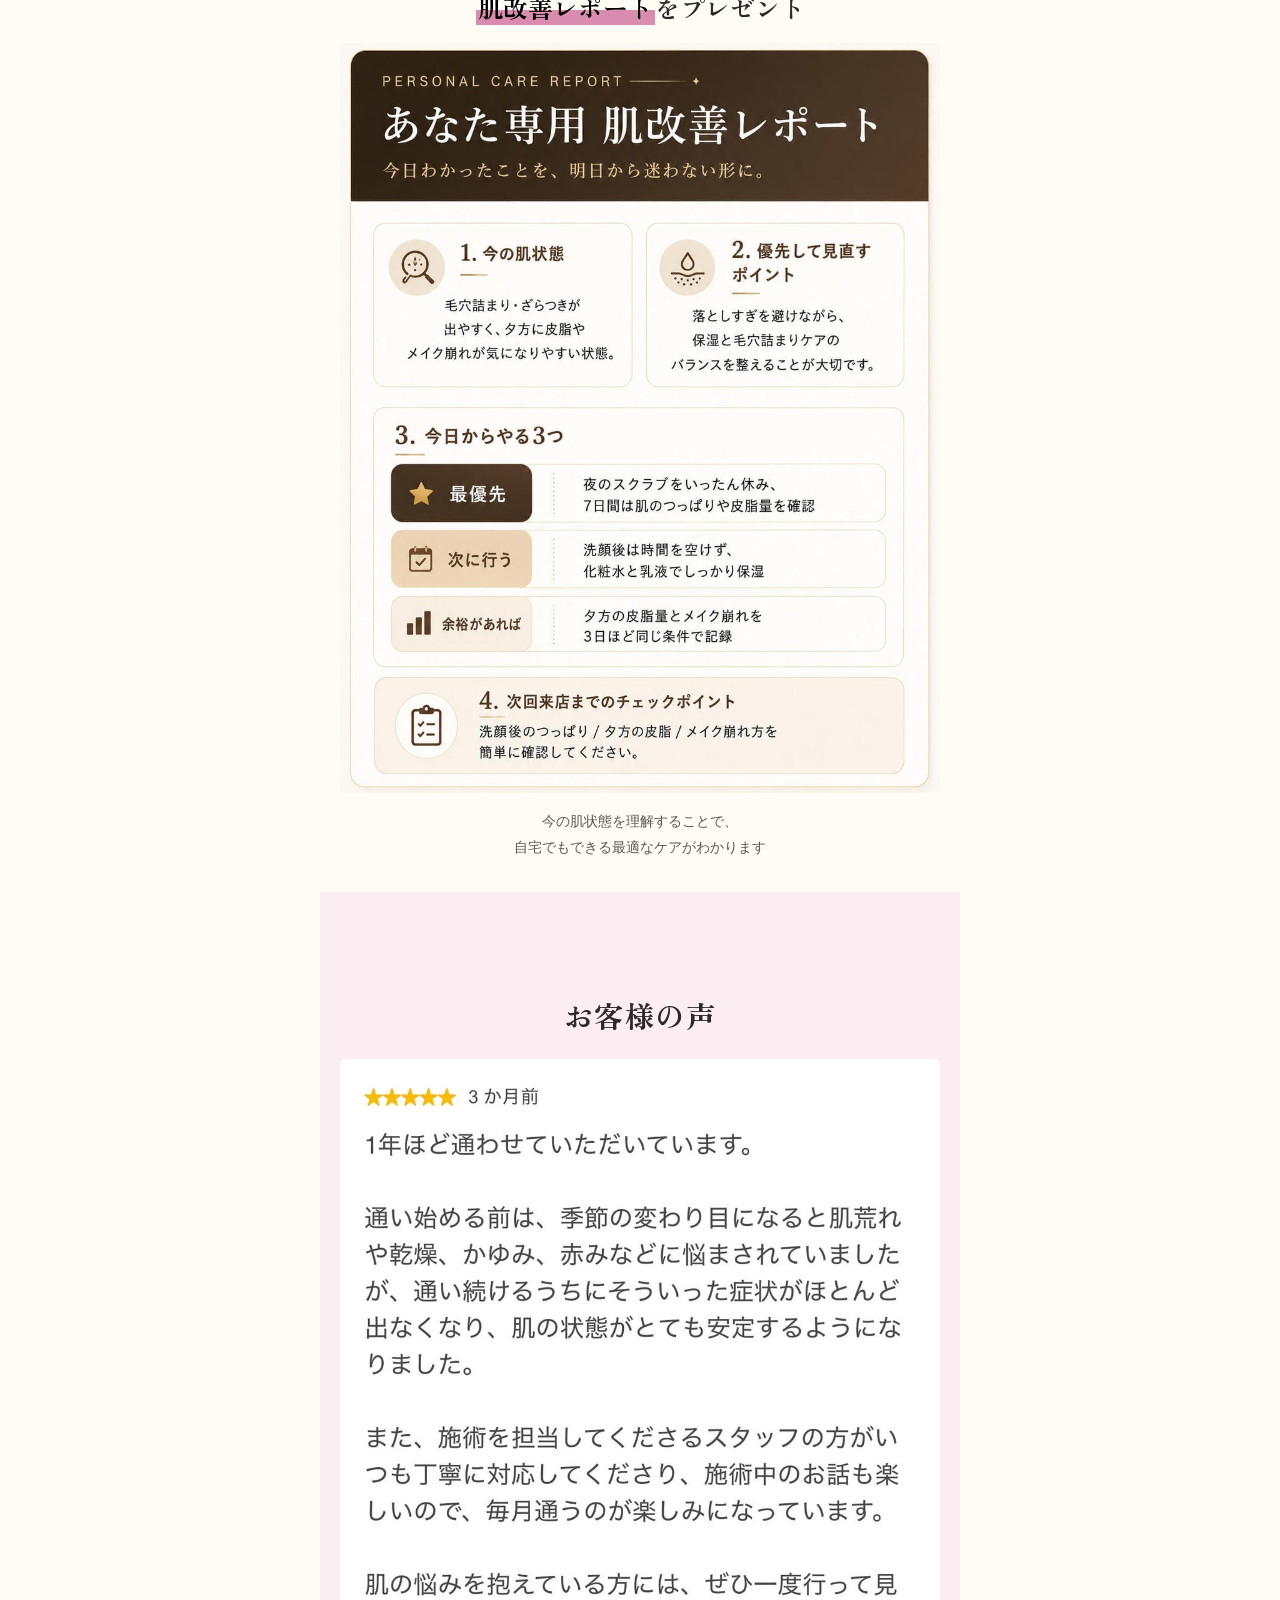
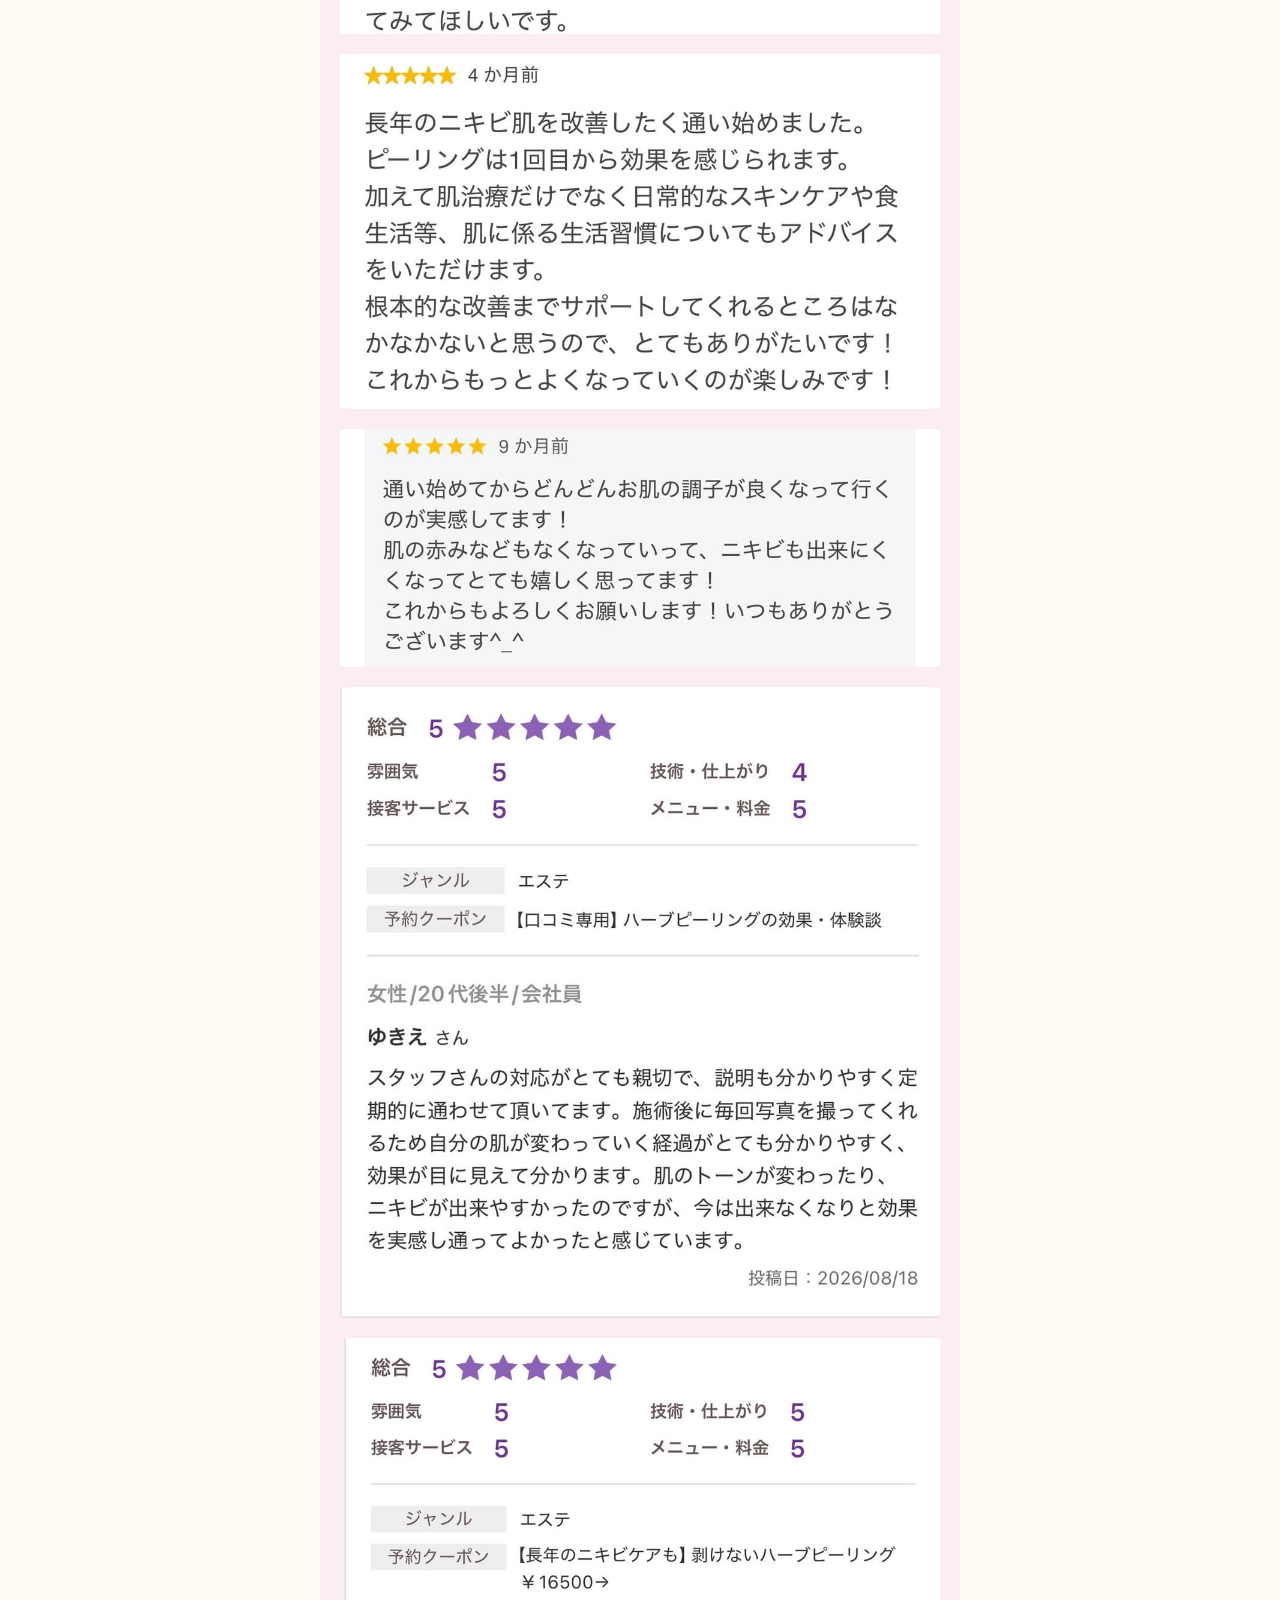
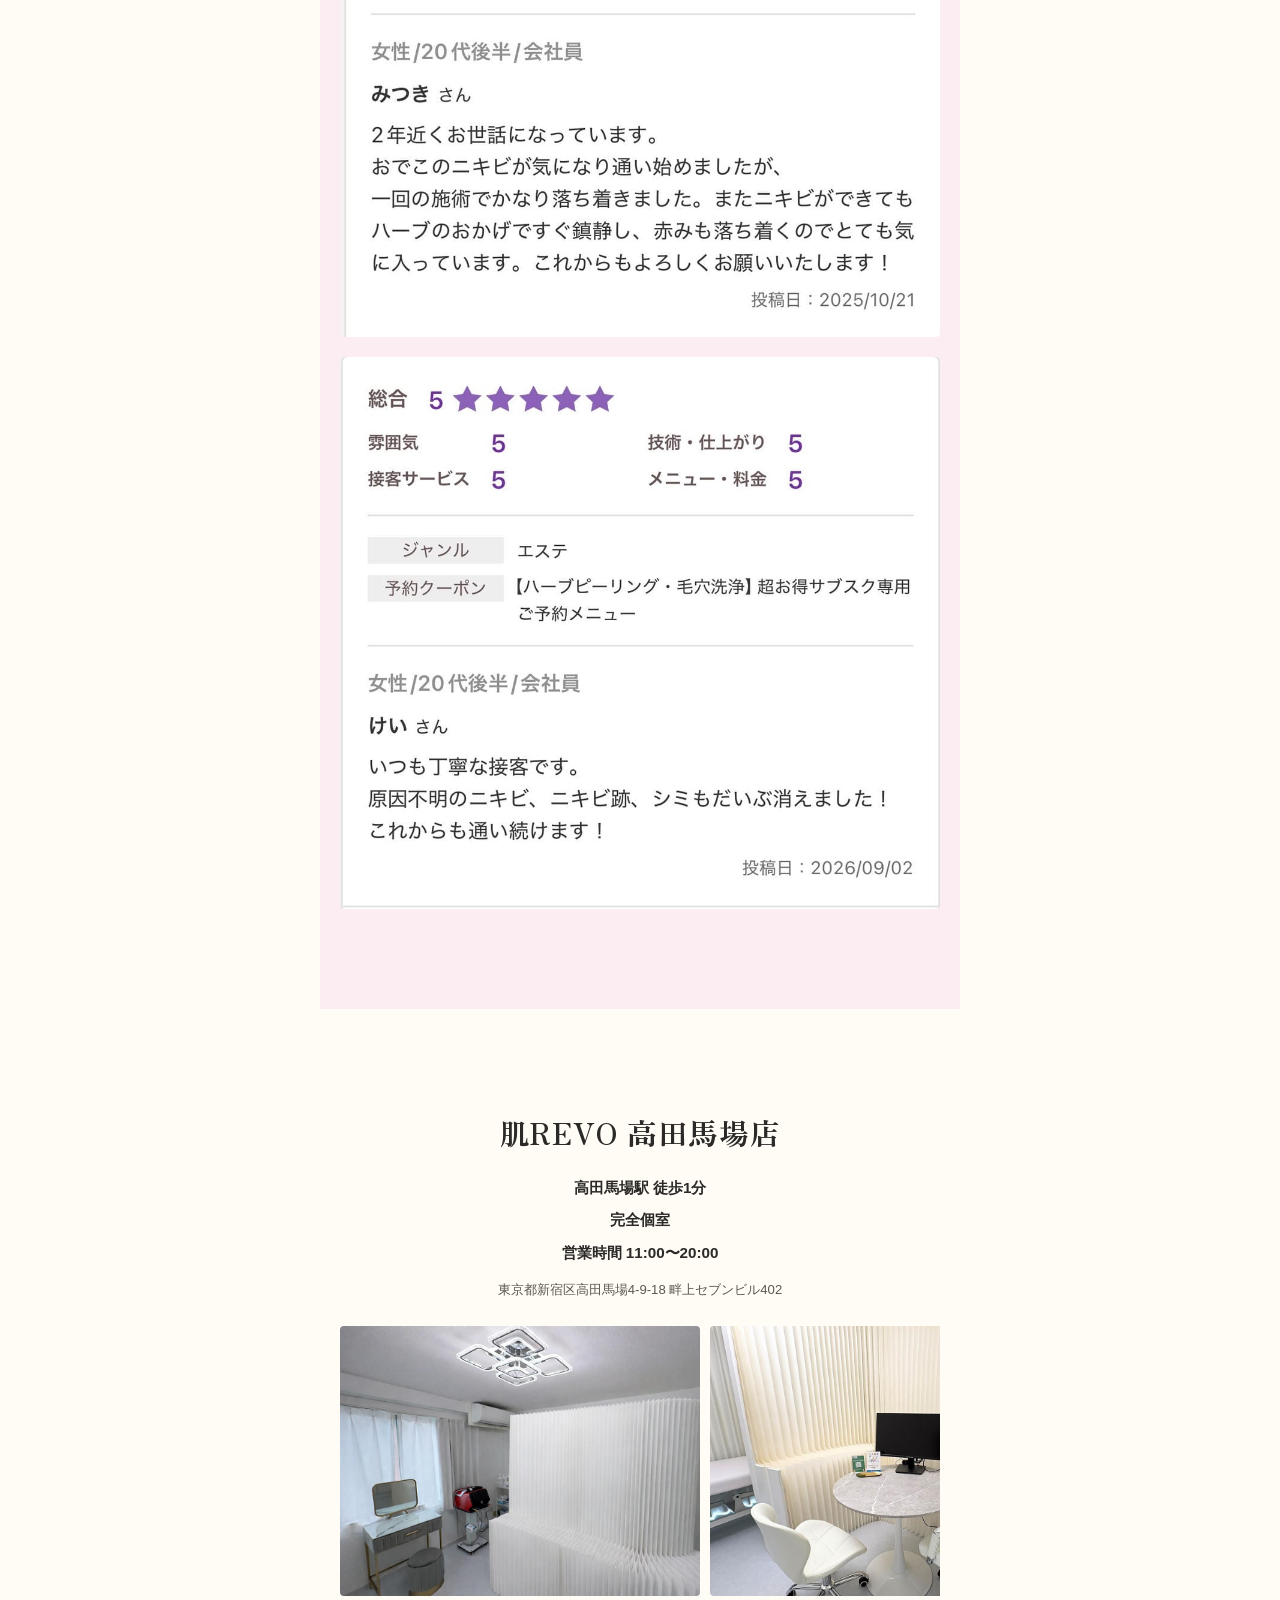
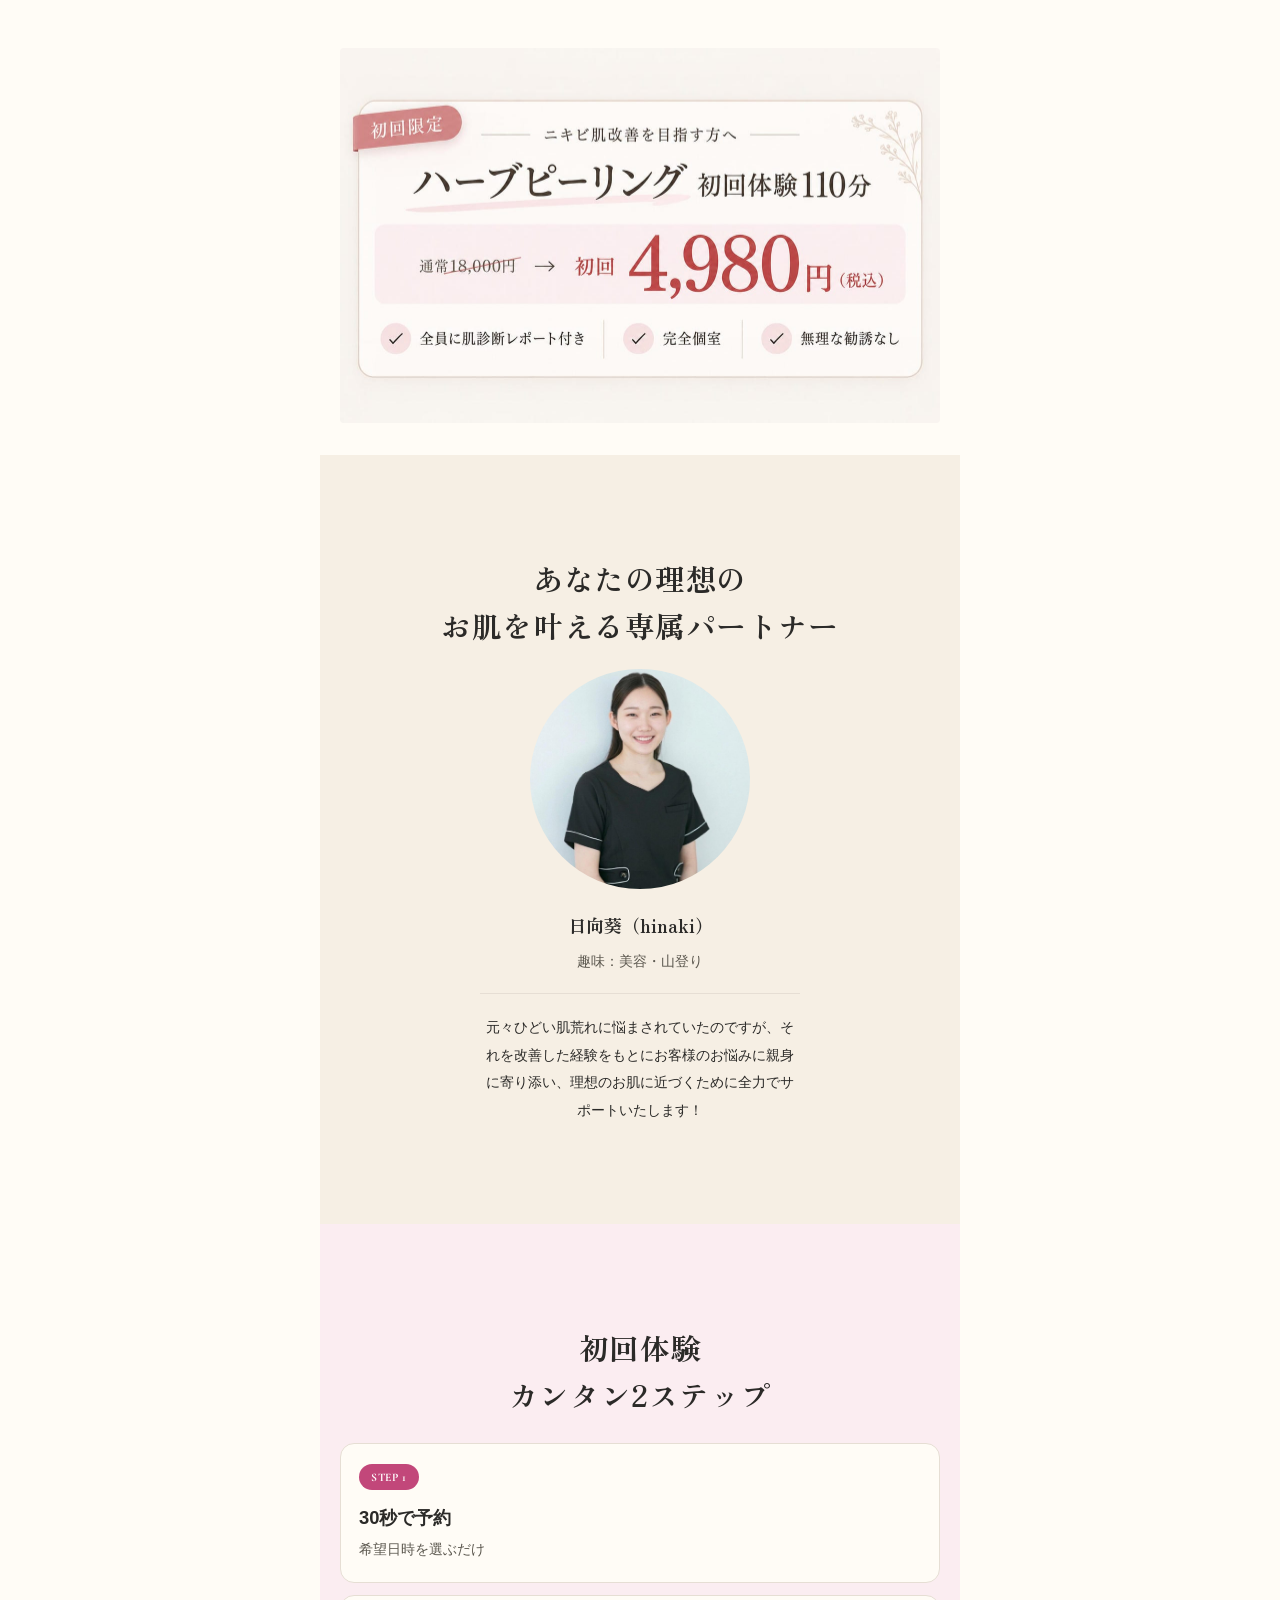
==== commit cb8af962: "予約セクションの視認性改善と店舗住所の追記 ・予約枠エリア全体を白背景・枠線付きのカードで囲み、独立した操作   ゾーンとして目に留まりやすくした ・チェックリスト・決済ラベル・「ご希望の日時をお選び" ====
--- a/src/index.html
+++ b/src/index.html
@@ -23,7 +23,7 @@
 t.src=v;s=b.getElementsByTagName(e)[0];
 s.parentNode.insertBefore(t,s)}(window, document,'script',
 'https://connect.facebook.net/en_US/fbevents.js');
-fbq('init', 'REPLACE_META_PIXEL_ID');
+fbq('init', '1031788839362170');
 fbq('track', 'PageView');
 </script>
 </head>
@@ -328,6 +328,7 @@
     <span>完全個室</span>
     <span>営業時間 11:00〜20:00</span>
   </div>
+  <p class="open-notice__address">東京都新宿区高田馬場4-9-18 畔上セブンビル402</p>
 
   <!-- 「完全個室」「駅徒歩1分」の裏付けとして、実際の店内を横スライドで
        2〜3枚見せる。自動では流さず、自分のペースで見てもらう
@@ -434,24 +435,26 @@
     <img src="../public/images/diagrams/payment-methods.png" alt="ご利用いただける決済方法：クレジットカード・電子マネー、交通系電子マネー、QRコード決済" loading="lazy" />
   </div>
 
-  <div class="reserve__status" data-reserve-status>空き状況を確認しています…</div>
-
-  <div class="reserve__slots" data-reserve-slots hidden></div>
-
-  <button type="button" class="reserve__calendar-toggle" data-reserve-calendar-toggle hidden>
-    ご希望の日程がない場合は、カレンダーから選ぶ
-  </button>
-
-  <div class="reserve__calendar" data-reserve-calendar hidden>
-    <p class="reserve__calendar-label">日付を選択</p>
-    <div class="reserve__calendar-input-wrap">
-      <input type="date" data-reserve-date-input />
-    </div>
-    <p class="reserve__calendar-hint">▲ タップするとカレンダーが開きます</p>
-    <div class="reserve__slots" data-reserve-date-slots></div>
-    <p class="reserve__calendar-empty" data-reserve-calendar-empty hidden>
-      この日はご案内できる空き枠がありません。別の日付をお試しください。
-    </p>
+  <div class="reserve__panel">
+    <div class="reserve__status" data-reserve-status>空き状況を確認しています…</div>
+
+    <div class="reserve__slots" data-reserve-slots hidden></div>
+
+    <button type="button" class="reserve__calendar-toggle" data-reserve-calendar-toggle hidden>
+      ご希望の日程がない場合は、カレンダーから選ぶ
+    </button>
+
+    <div class="reserve__calendar" data-reserve-calendar hidden>
+      <p class="reserve__calendar-label">日付を選択</p>
+      <div class="reserve__calendar-input-wrap">
+        <input type="date" data-reserve-date-input />
+      </div>
+      <p class="reserve__calendar-hint">▲ タップするとカレンダーが開きます</p>
+      <div class="reserve__slots" data-reserve-date-slots></div>
+      <p class="reserve__calendar-empty" data-reserve-calendar-empty hidden>
+        この日はご案内できる空き枠がありません。別の日付をお試しください。
+      </p>
+    </div>
   </div>
 
   <form class="reserve__form" data-reserve-form hidden>
--- a/src/style.css
+++ b/src/style.css
@@ -900,7 +900,13 @@
   gap: 6px;
   font-weight: 700;
   font-size: 0.95rem;
-  margin-bottom: 24px;
+  margin-bottom: 12px;
+}
+
+.open-notice__address {
+  font-size: 0.82rem;
+  color: var(--text-sub);
+  margin: 0 0 24px;
 }
 
 .open-notice__sub-visual {
@@ -1093,10 +1099,12 @@
 }
 
 .reserve__assurance li {
-  font-size: 0.8rem;
-  color: var(--text-sub);
-  padding-left: 20px;
+  font-size: 0.88rem;
+  font-weight: 600;
+  color: var(--text);
+  padding-left: 22px;
   position: relative;
+  line-height: 1.5;
 }
 
 .reserve__assurance li::before {
@@ -1109,9 +1117,9 @@
 }
 
 .reserve__payment-label {
-  font-size: 0.78rem;
-  font-weight: 700;
-  color: var(--text-sub);
+  font-size: 0.85rem;
+  font-weight: 700;
+  color: var(--text);
   margin: 0 0 8px;
 }
 
@@ -1120,10 +1128,21 @@
   margin: 0 auto 28px;
 }
 
+.reserve__panel {
+  max-width: 480px;
+  margin: 0 auto;
+  background: #fff;
+  border: 1.5px solid var(--mauve-deep);
+  border-radius: var(--radius-card);
+  padding: 28px 20px;
+  box-shadow: 0 6px 20px rgba(95, 78, 102, 0.14);
+}
+
 .reserve__status {
-  font-size: 0.85rem;
-  color: var(--text-sub);
-  margin: 8px 0 20px;
+  font-size: 1rem;
+  font-weight: 700;
+  color: var(--text);
+  margin: 0 0 20px;
 }
 
 .reserve__slots {
@@ -1179,7 +1198,7 @@
   margin: 0 0 8px;
 }
 
-.reserve__calendar [data-reserve-date-input] {
+.reserve__calendar input[type="date"] {
   display: block;
   width: 100%;
   padding: 14px;
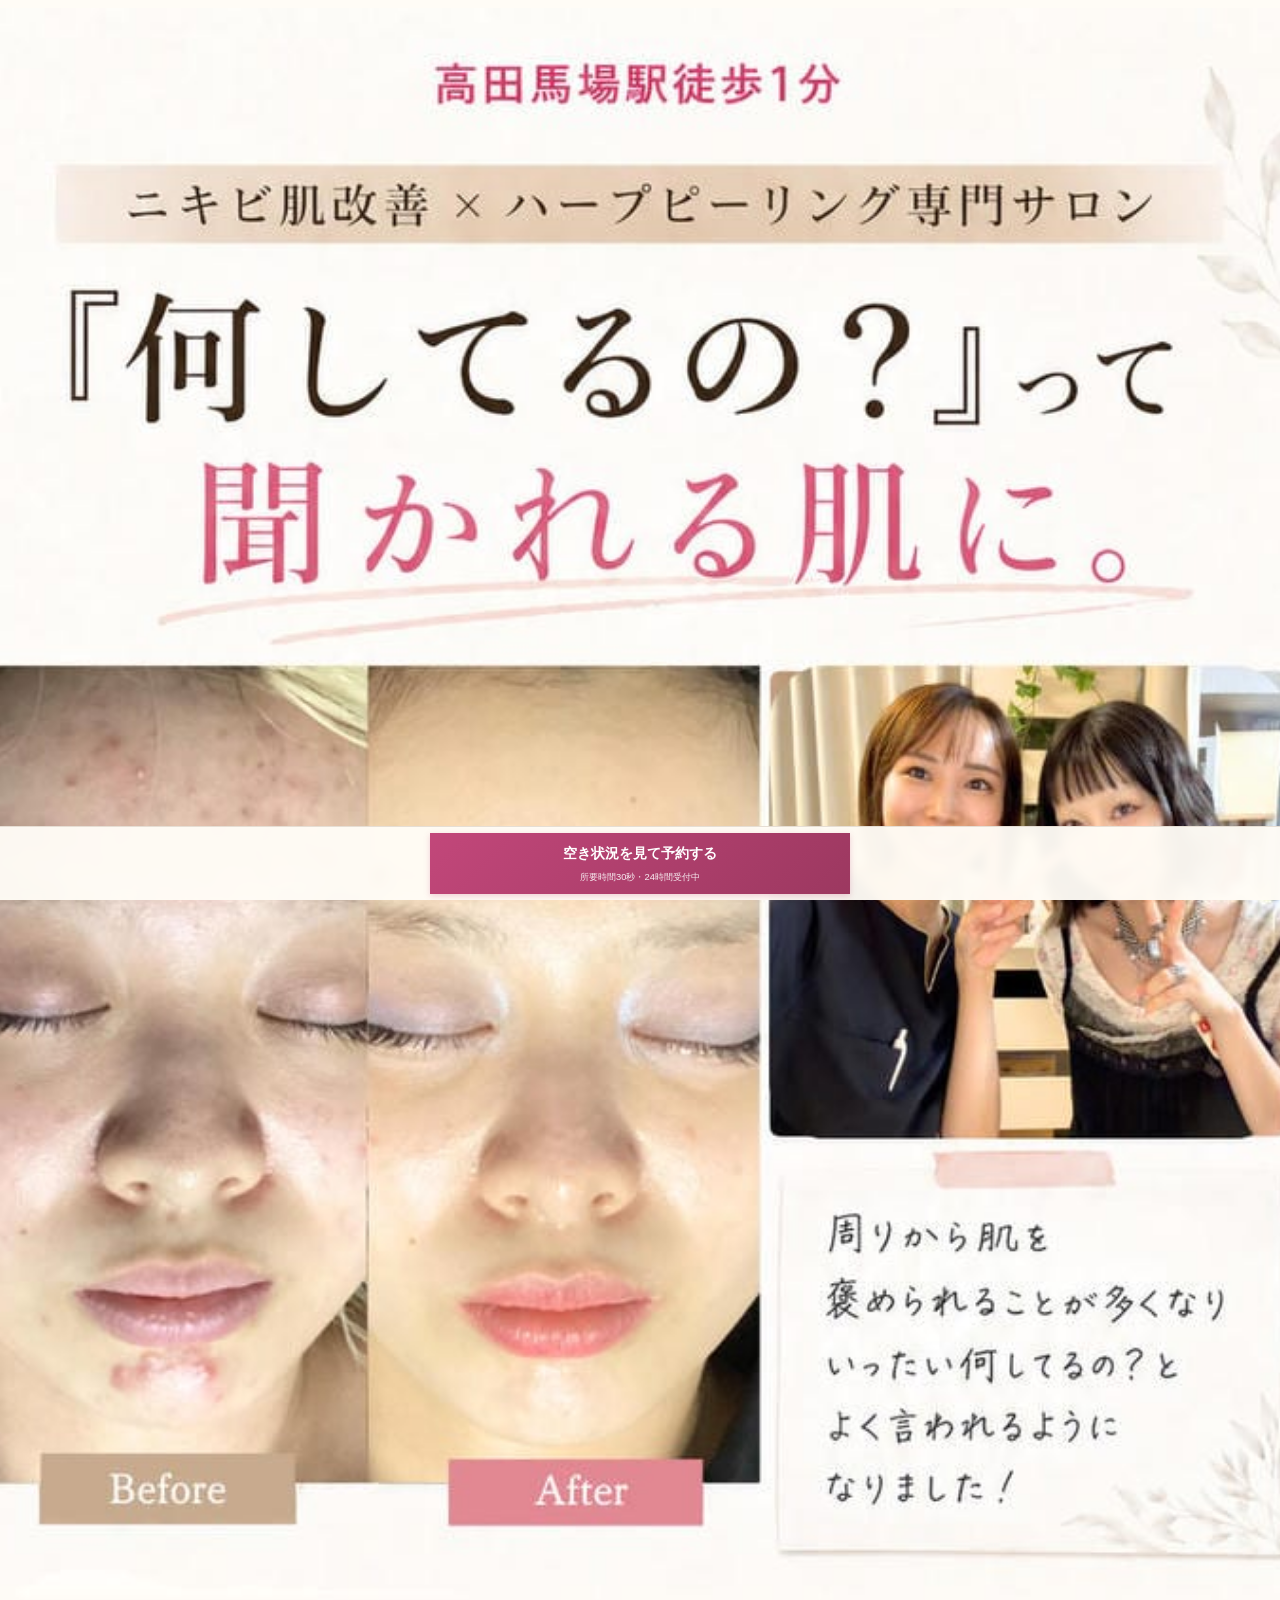
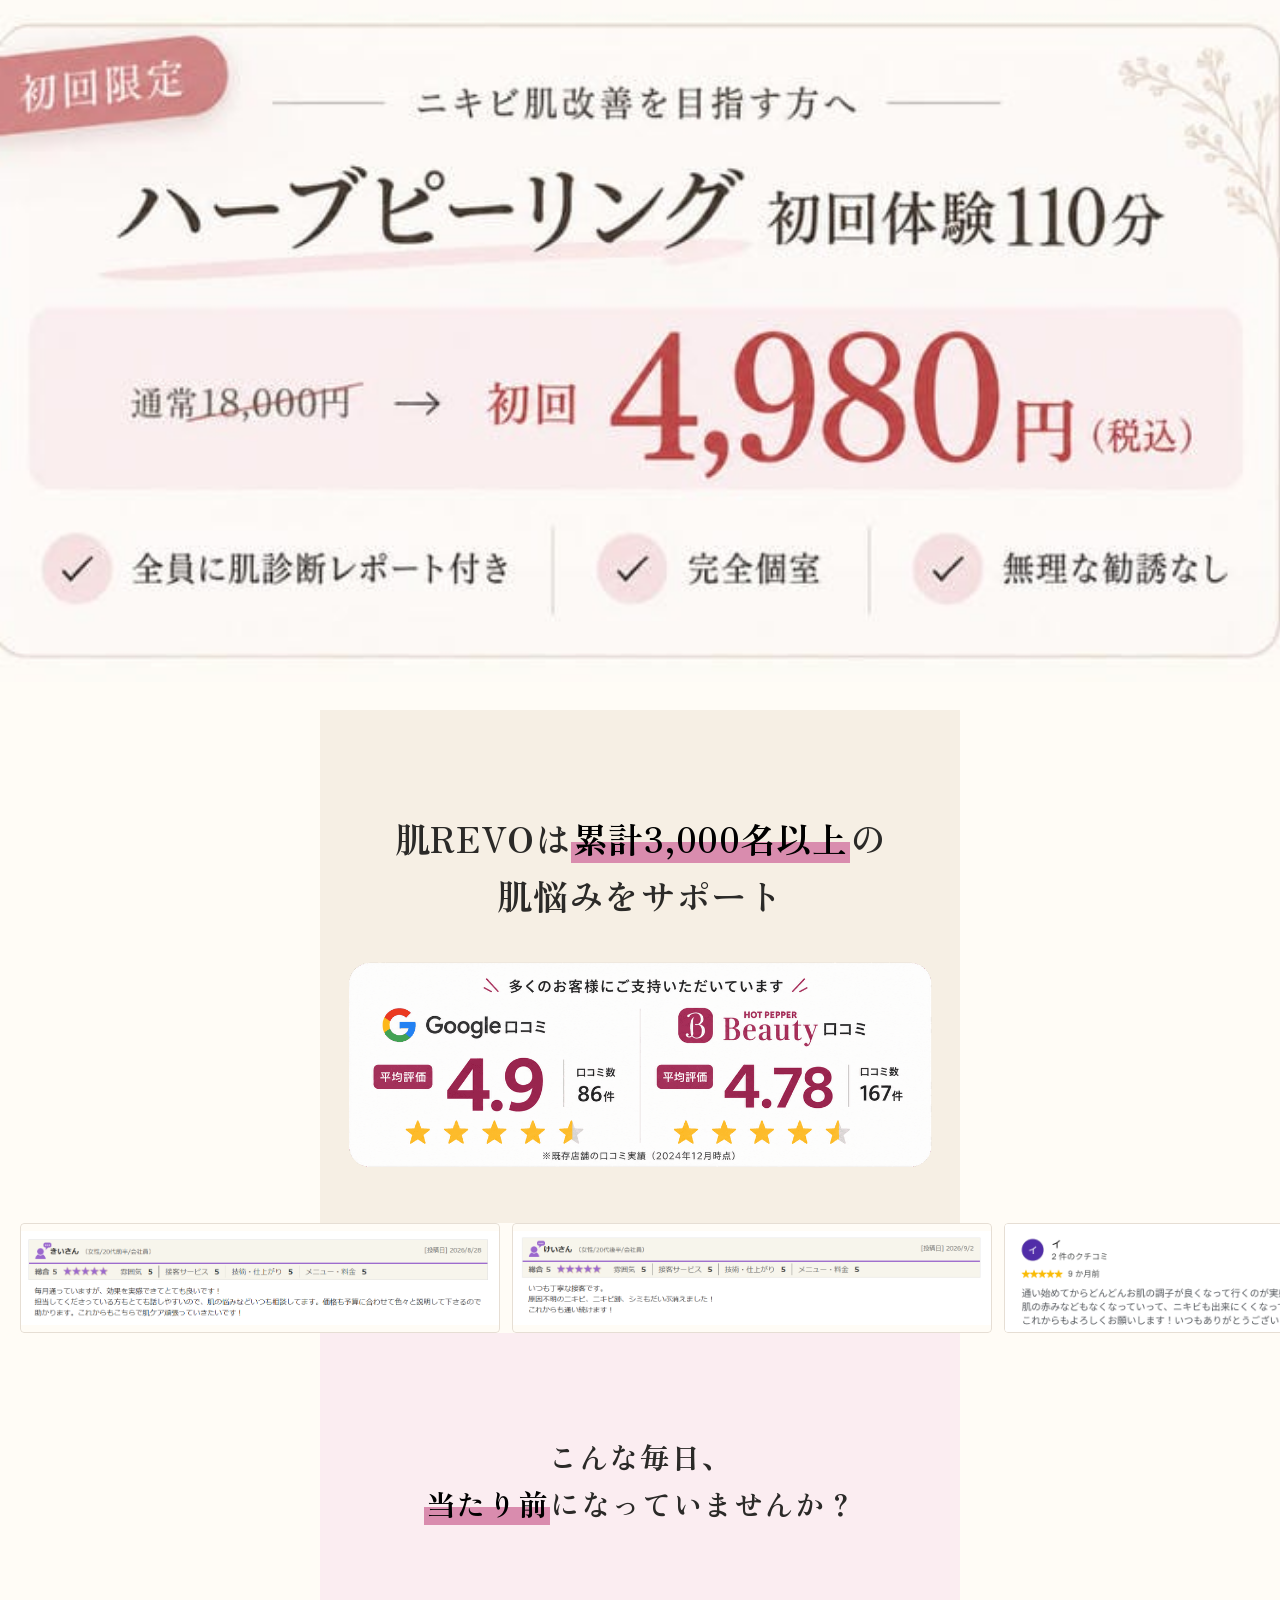
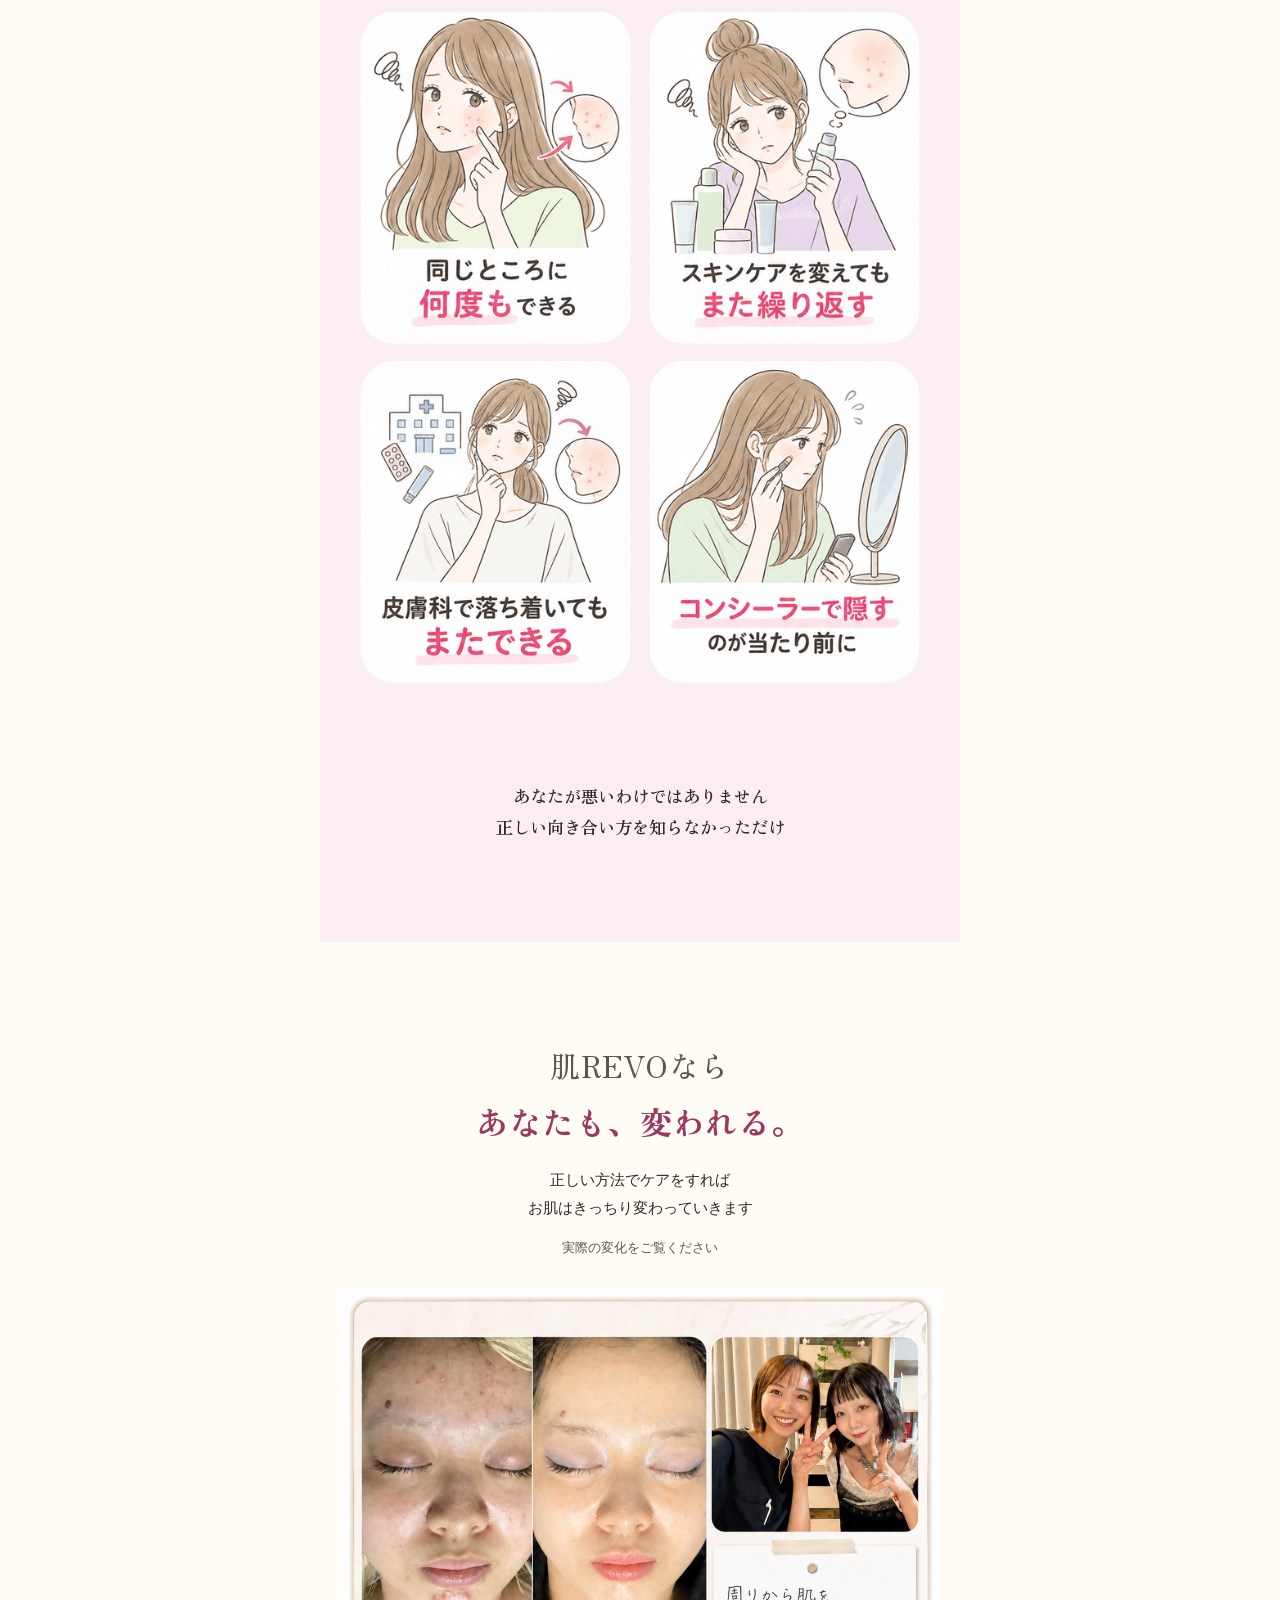
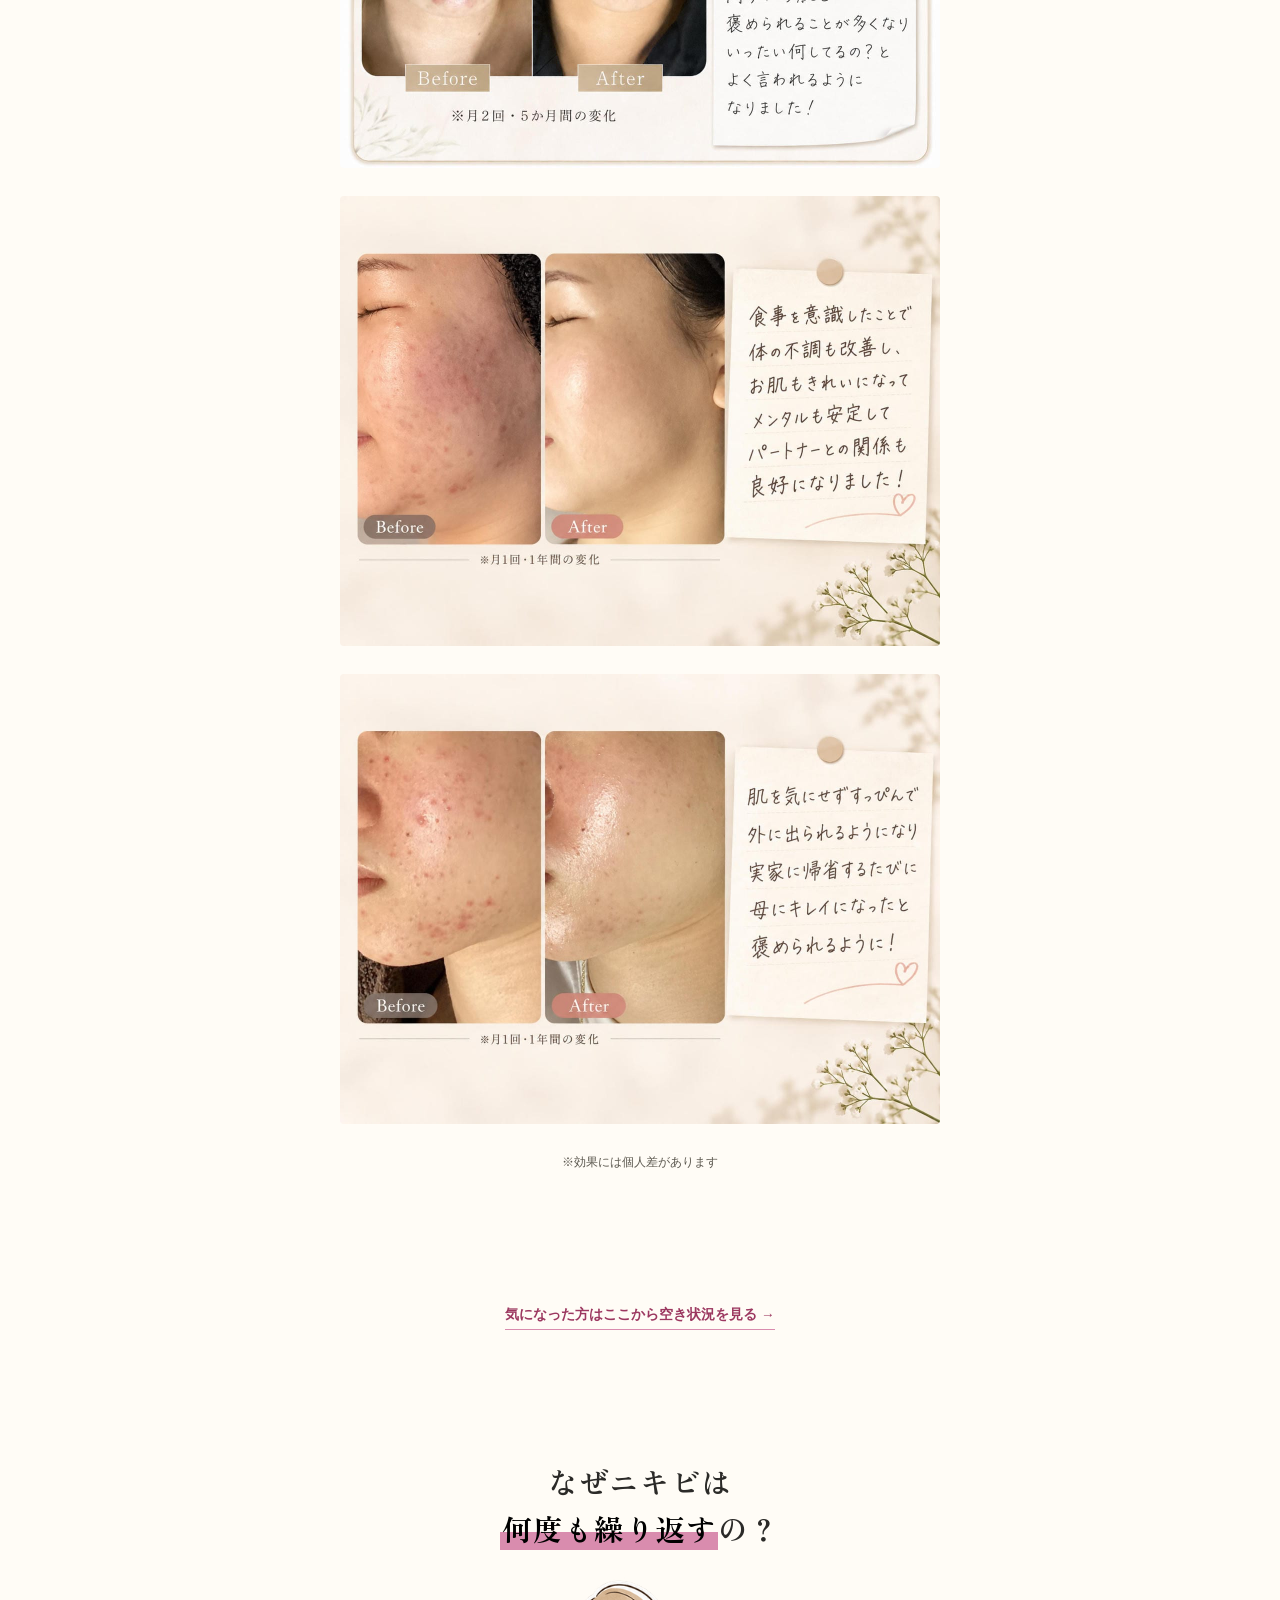
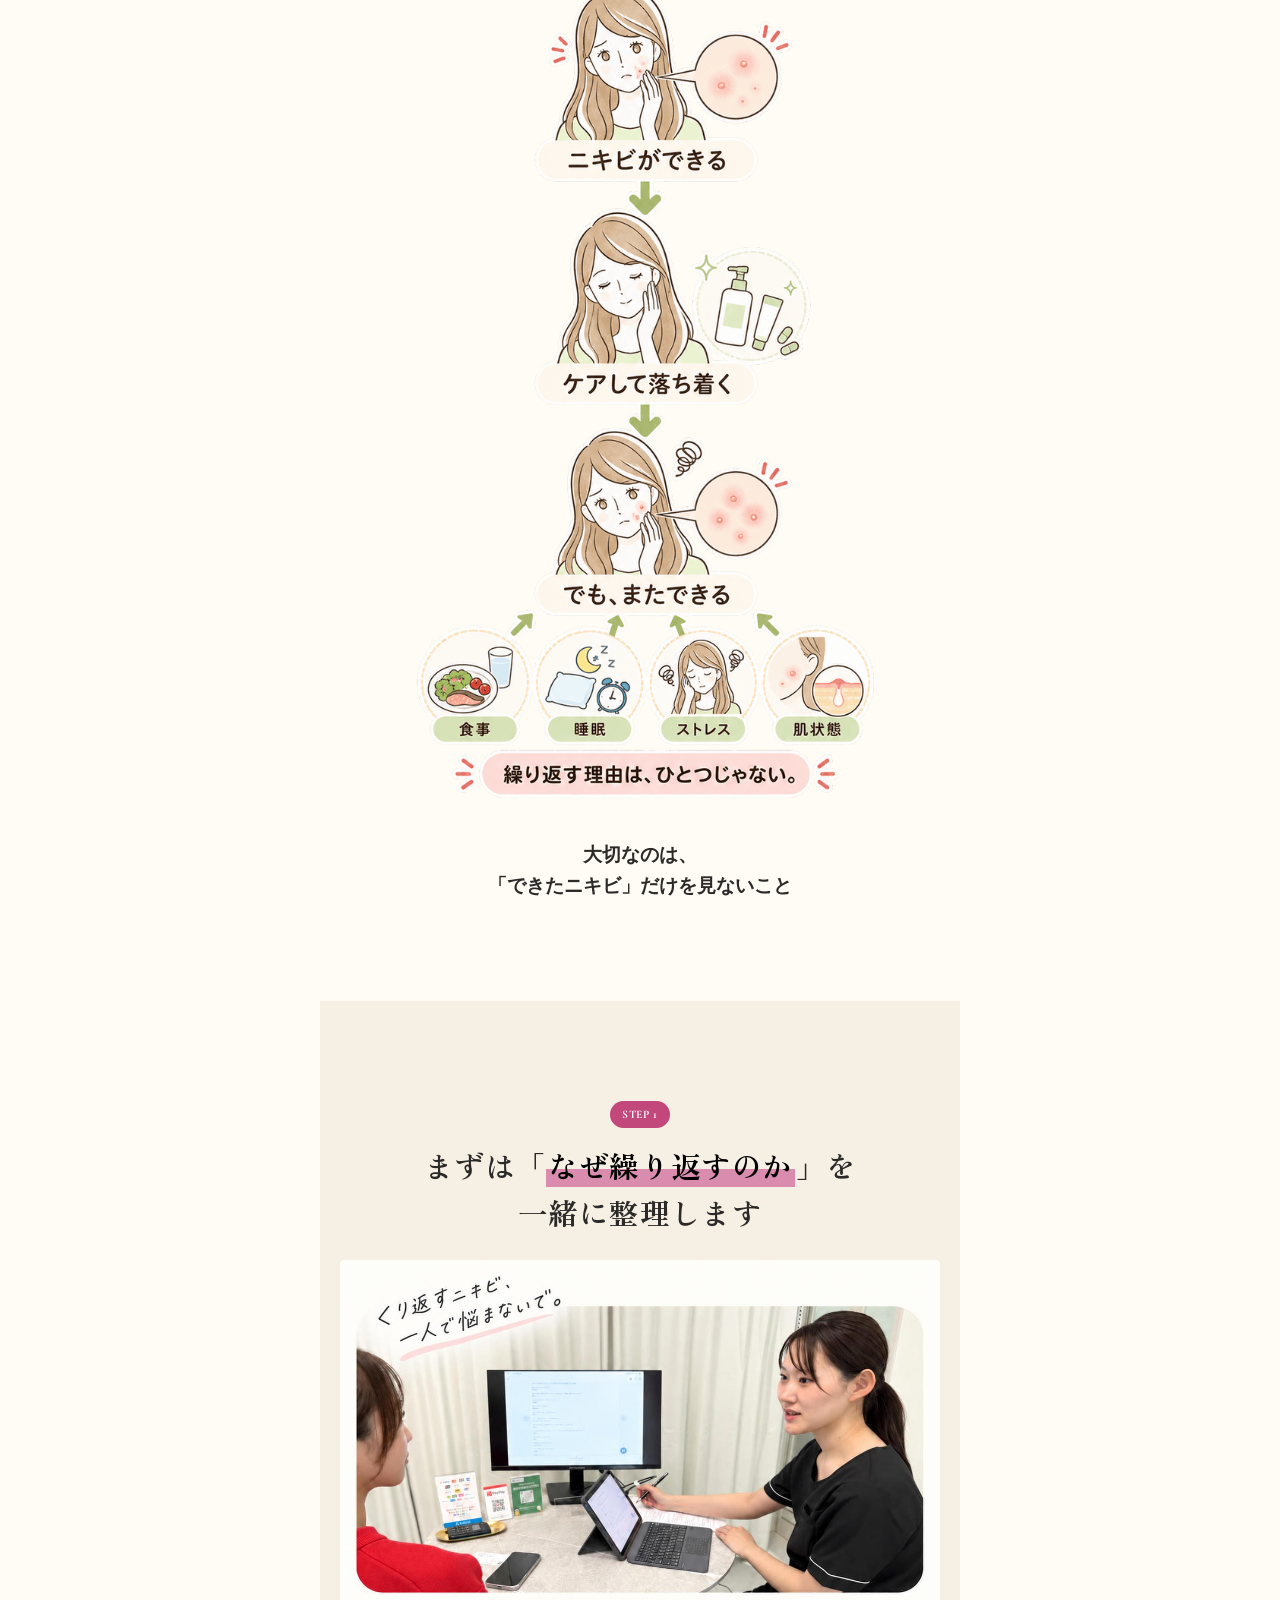
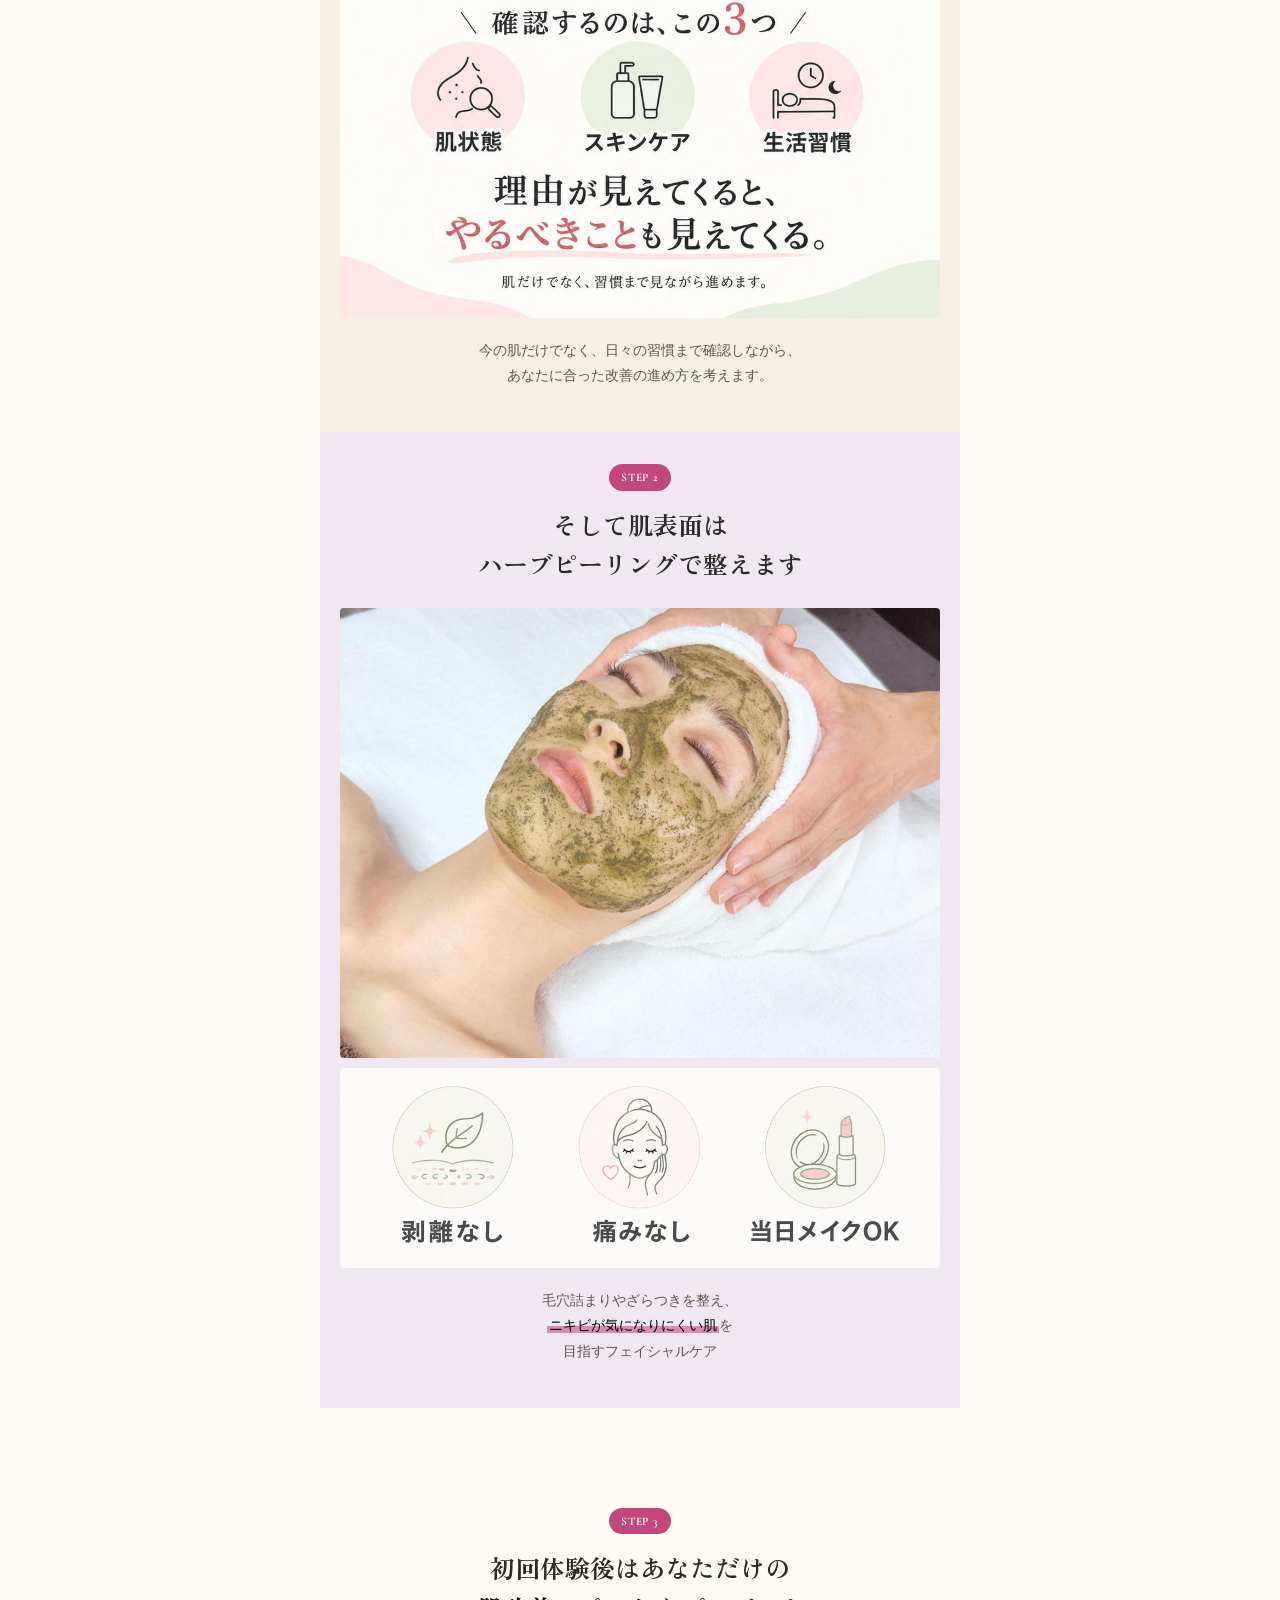
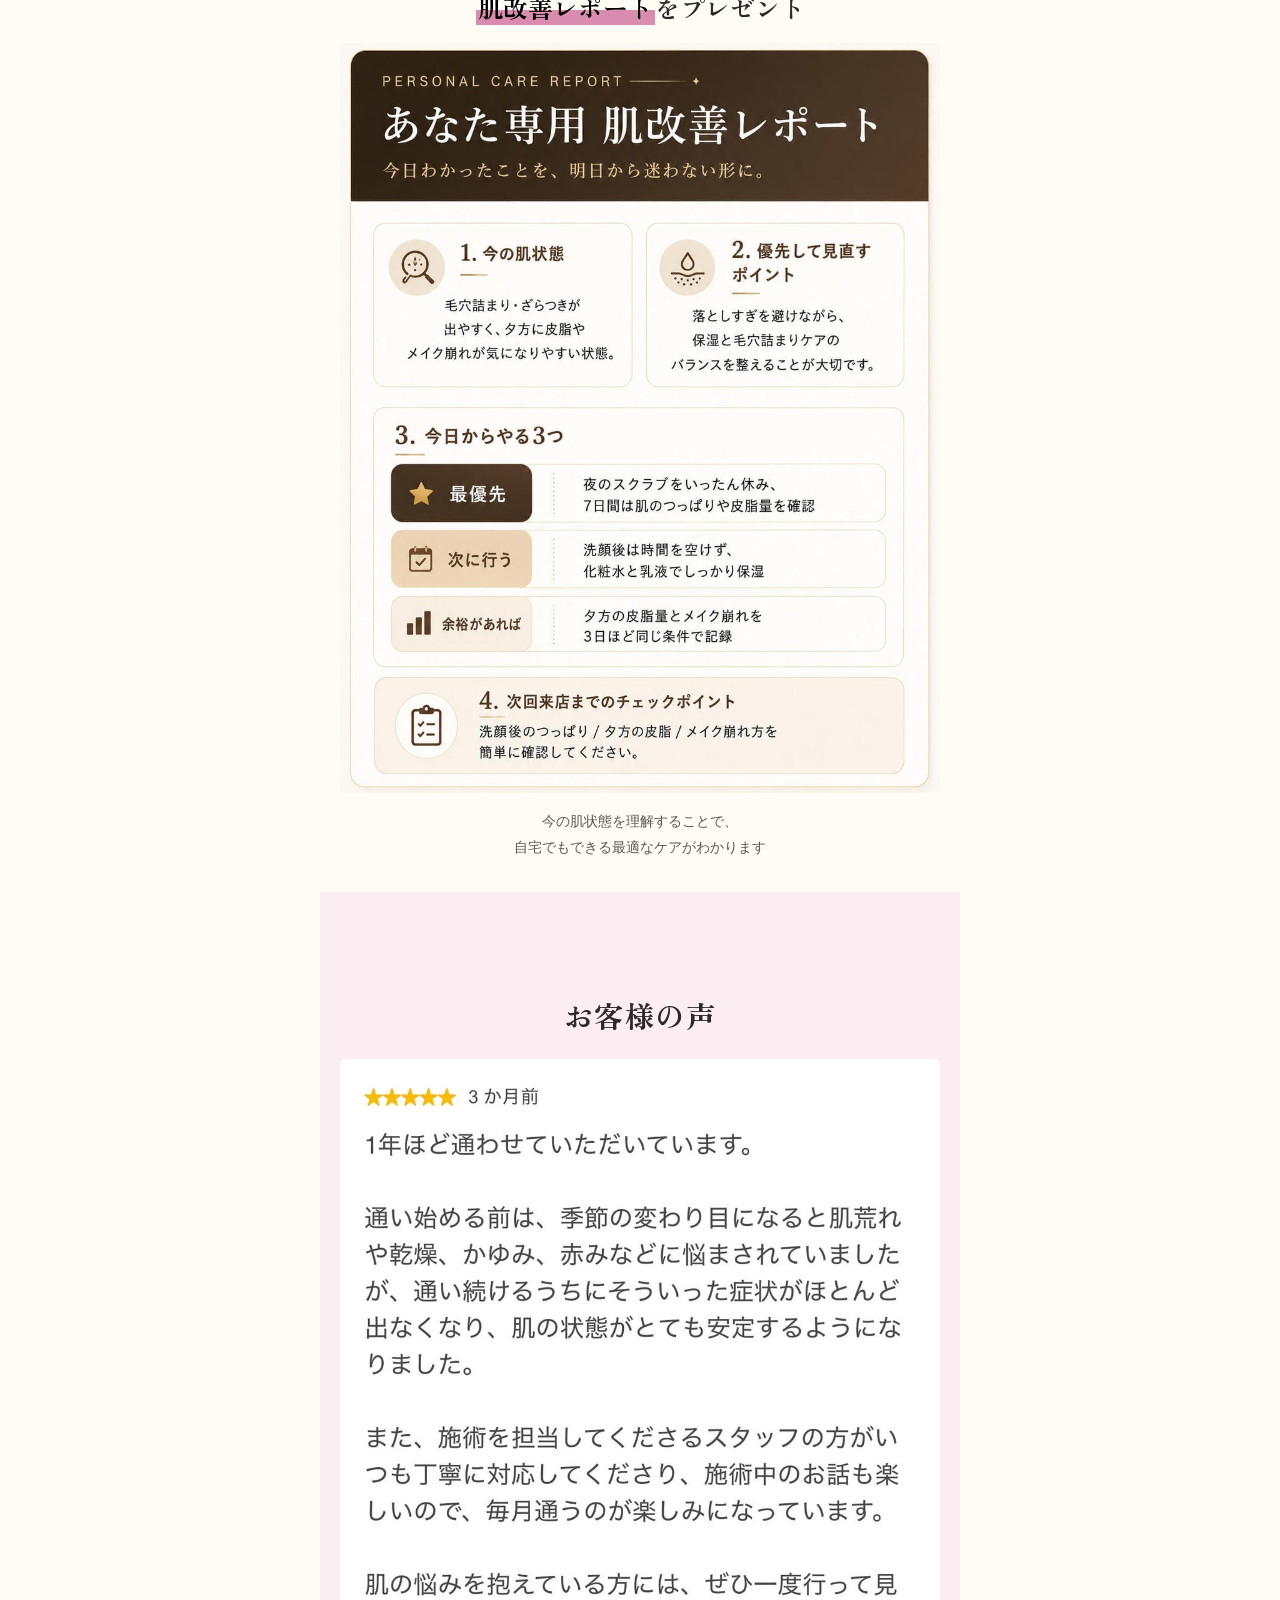
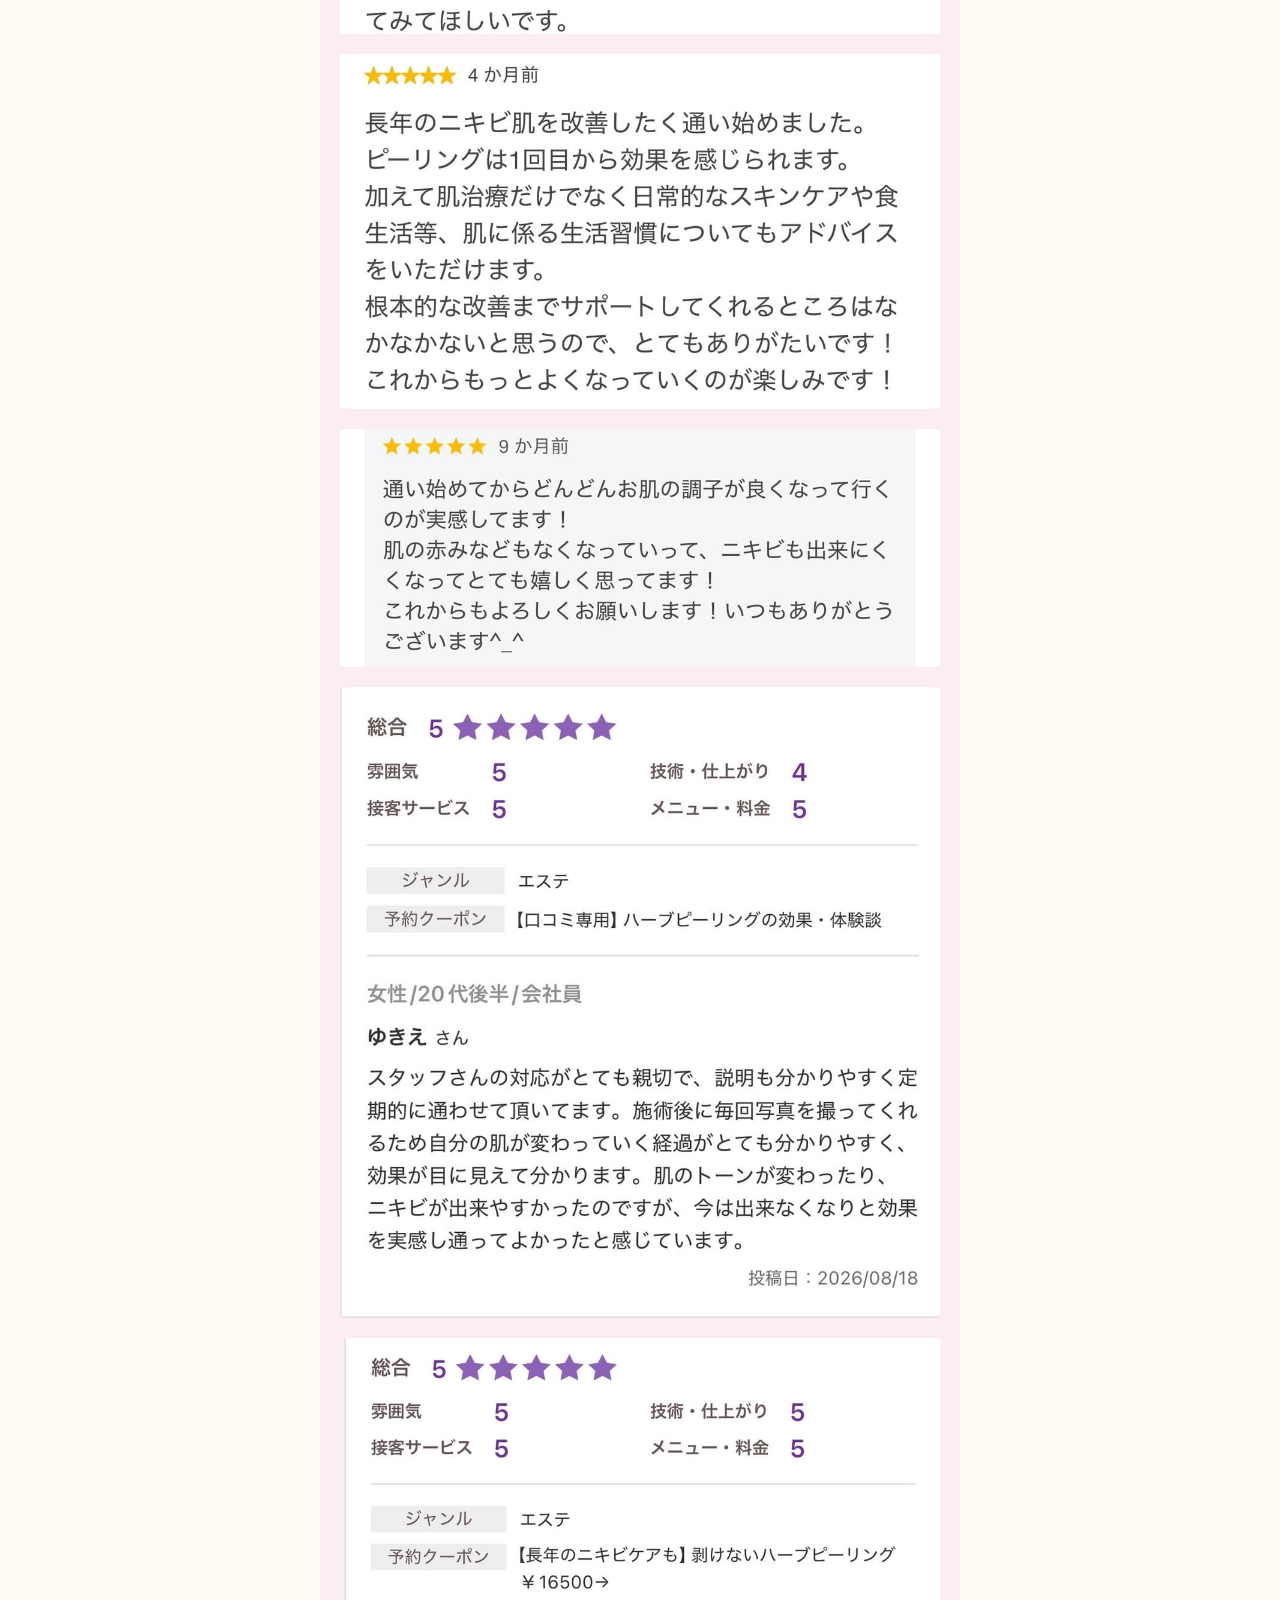
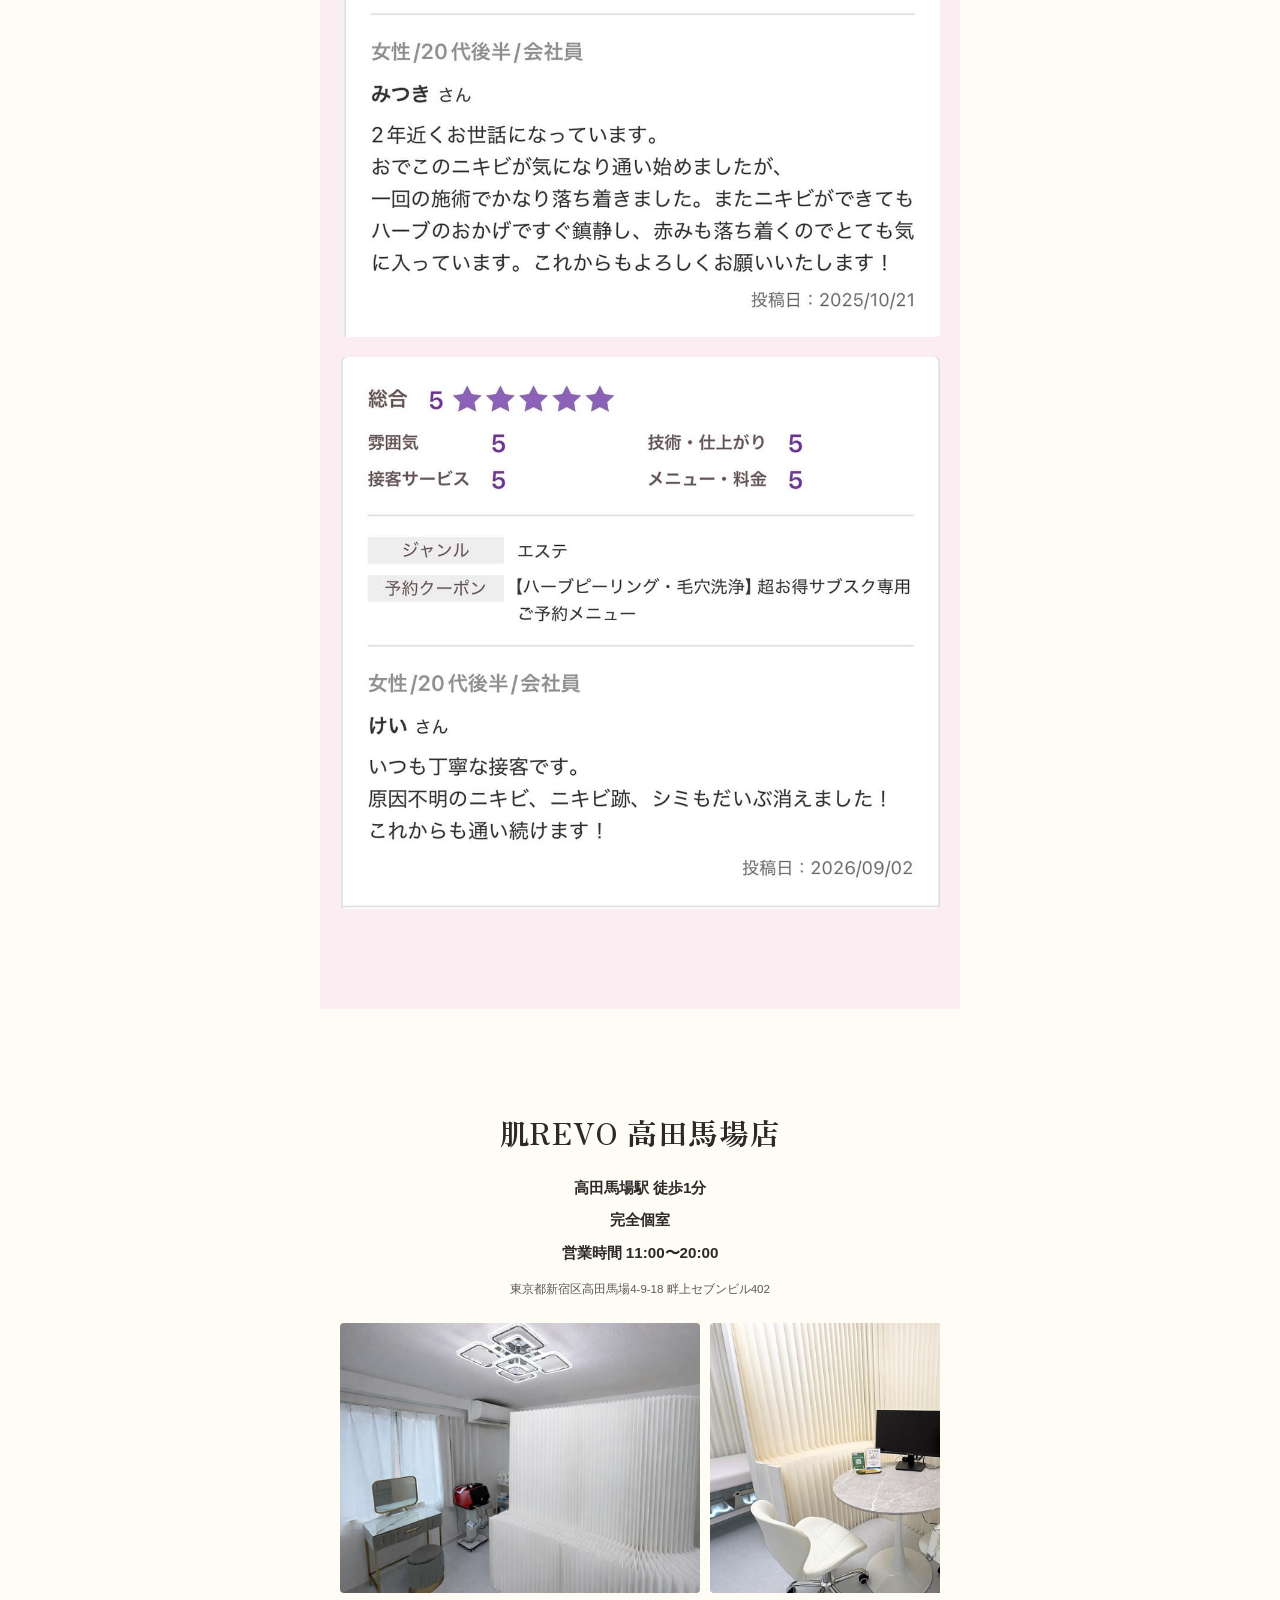
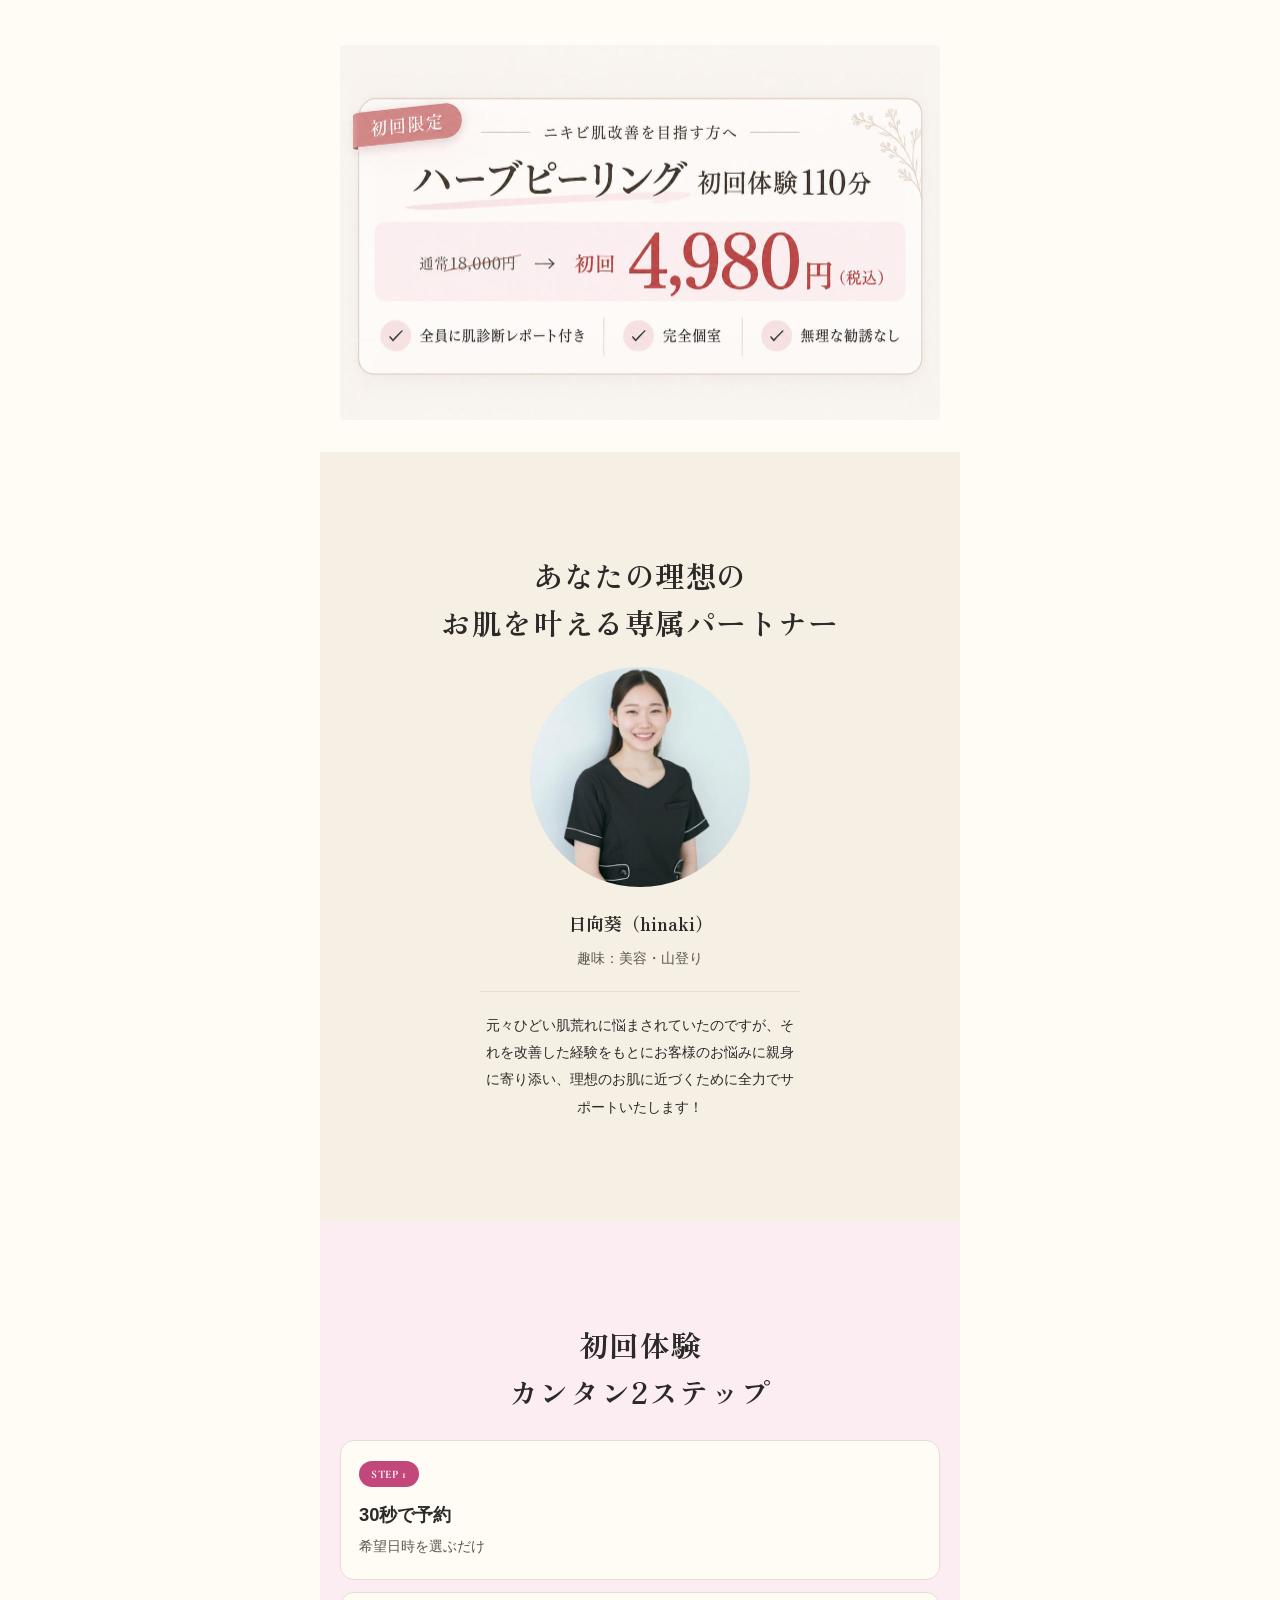
==== commit dbee18a2: "Microsoft Clarityのヒートマップ計測を追加 LP予約フォームの離脱ポイントを可視化するため、Meta Pixelに続けて Clarityのトラッキングタグを追加。既存プロジェクト（旧v" ====
--- a/src/index.html
+++ b/src/index.html
@@ -25,6 +25,15 @@
 'https://connect.facebook.net/en_US/fbevents.js');
 fbq('init', '1031788839362170');
 fbq('track', 'PageView');
+</script>
+
+<!-- Microsoft Clarity（ヒートマップ・セッション録画） -->
+<script type="text/javascript">
+    (function(c,l,a,r,i,t,y){
+        c[a]=c[a]||function(){(c[a].q=c[a].q||[]).push(arguments)};
+        t=l.createElement(r);t.async=1;t.src="https://www.clarity.ms/tag/"+i;
+        y=l.getElementsByTagName(r)[0];y.parentNode.insertBefore(t,y);
+    })(window, document, "clarity", "script", "xe204a5xae");
 </script>
 </head>
 <body>
--- a/src/style.css
+++ b/src/style.css
@@ -904,9 +904,10 @@
 }
 
 .open-notice__address {
-  font-size: 0.82rem;
+  font-size: 0.72rem;
   color: var(--text-sub);
   margin: 0 0 24px;
+  white-space: nowrap;
 }
 
 .open-notice__sub-visual {
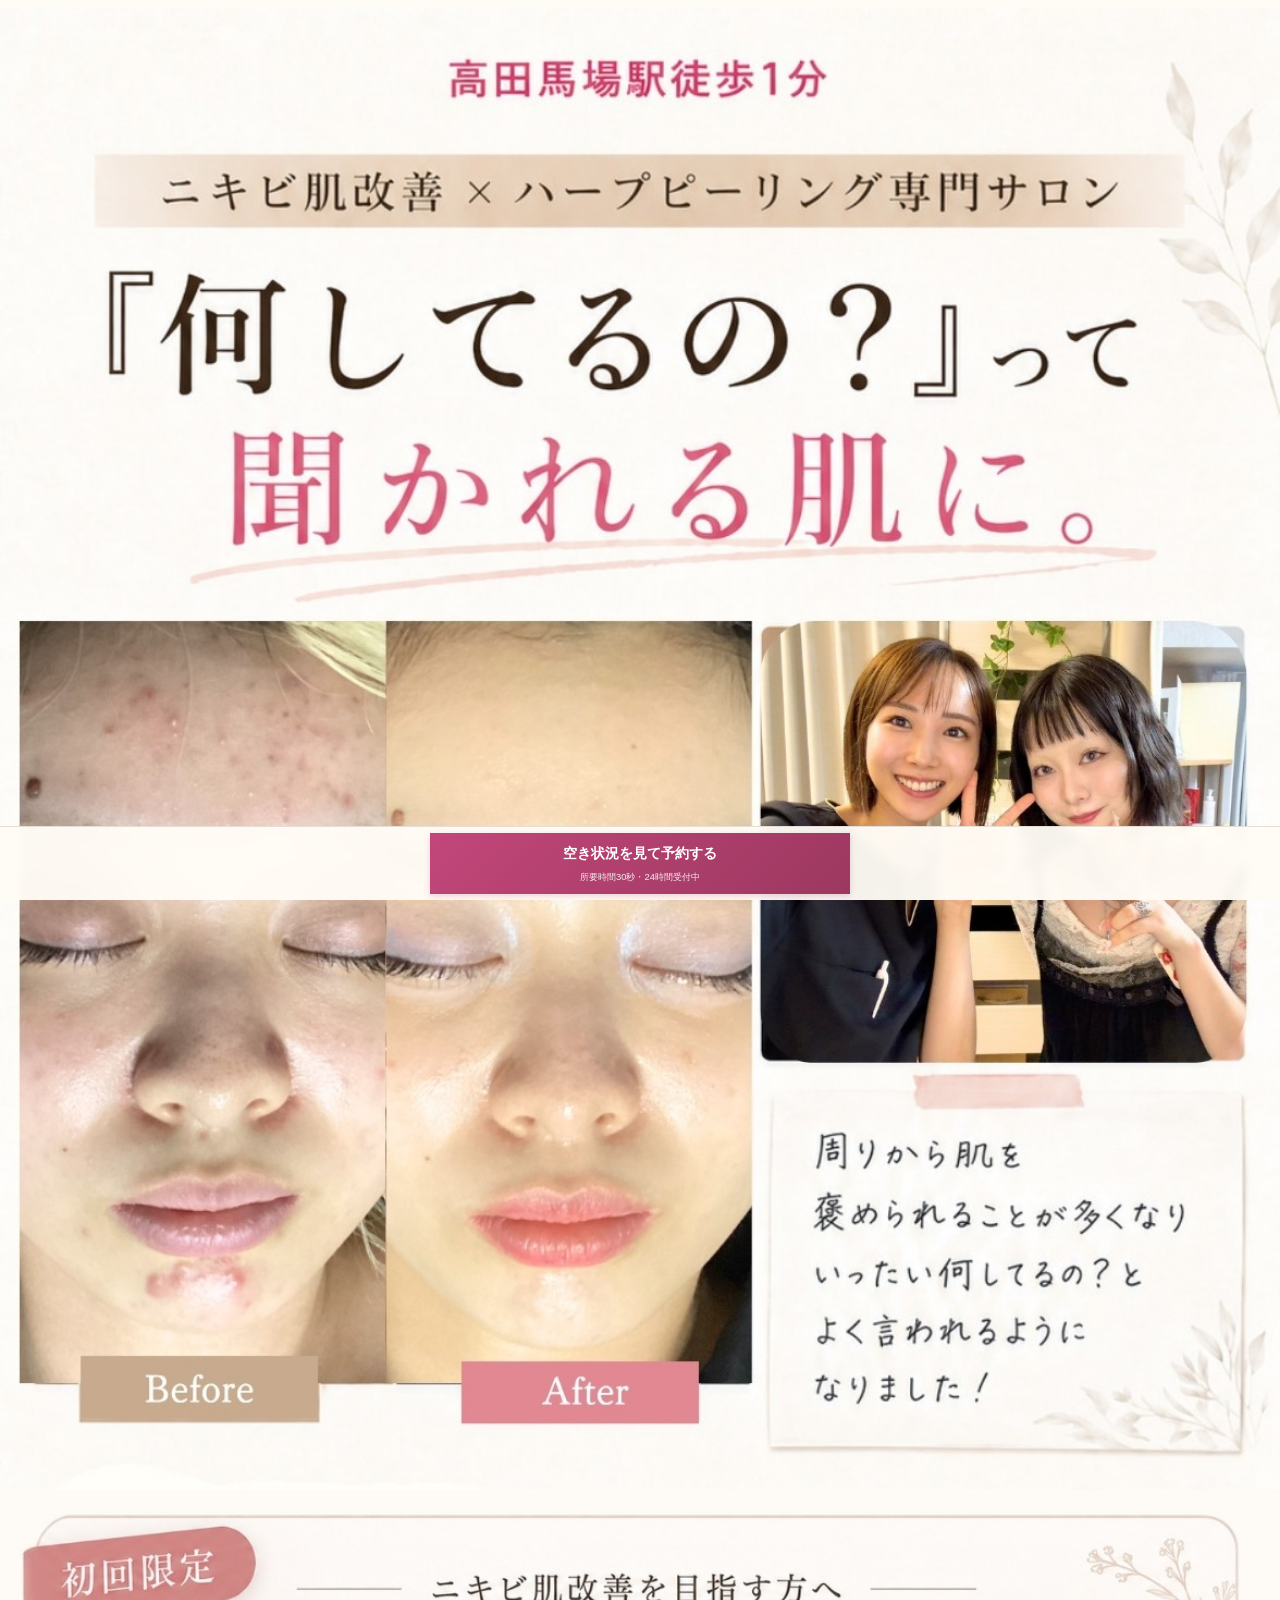
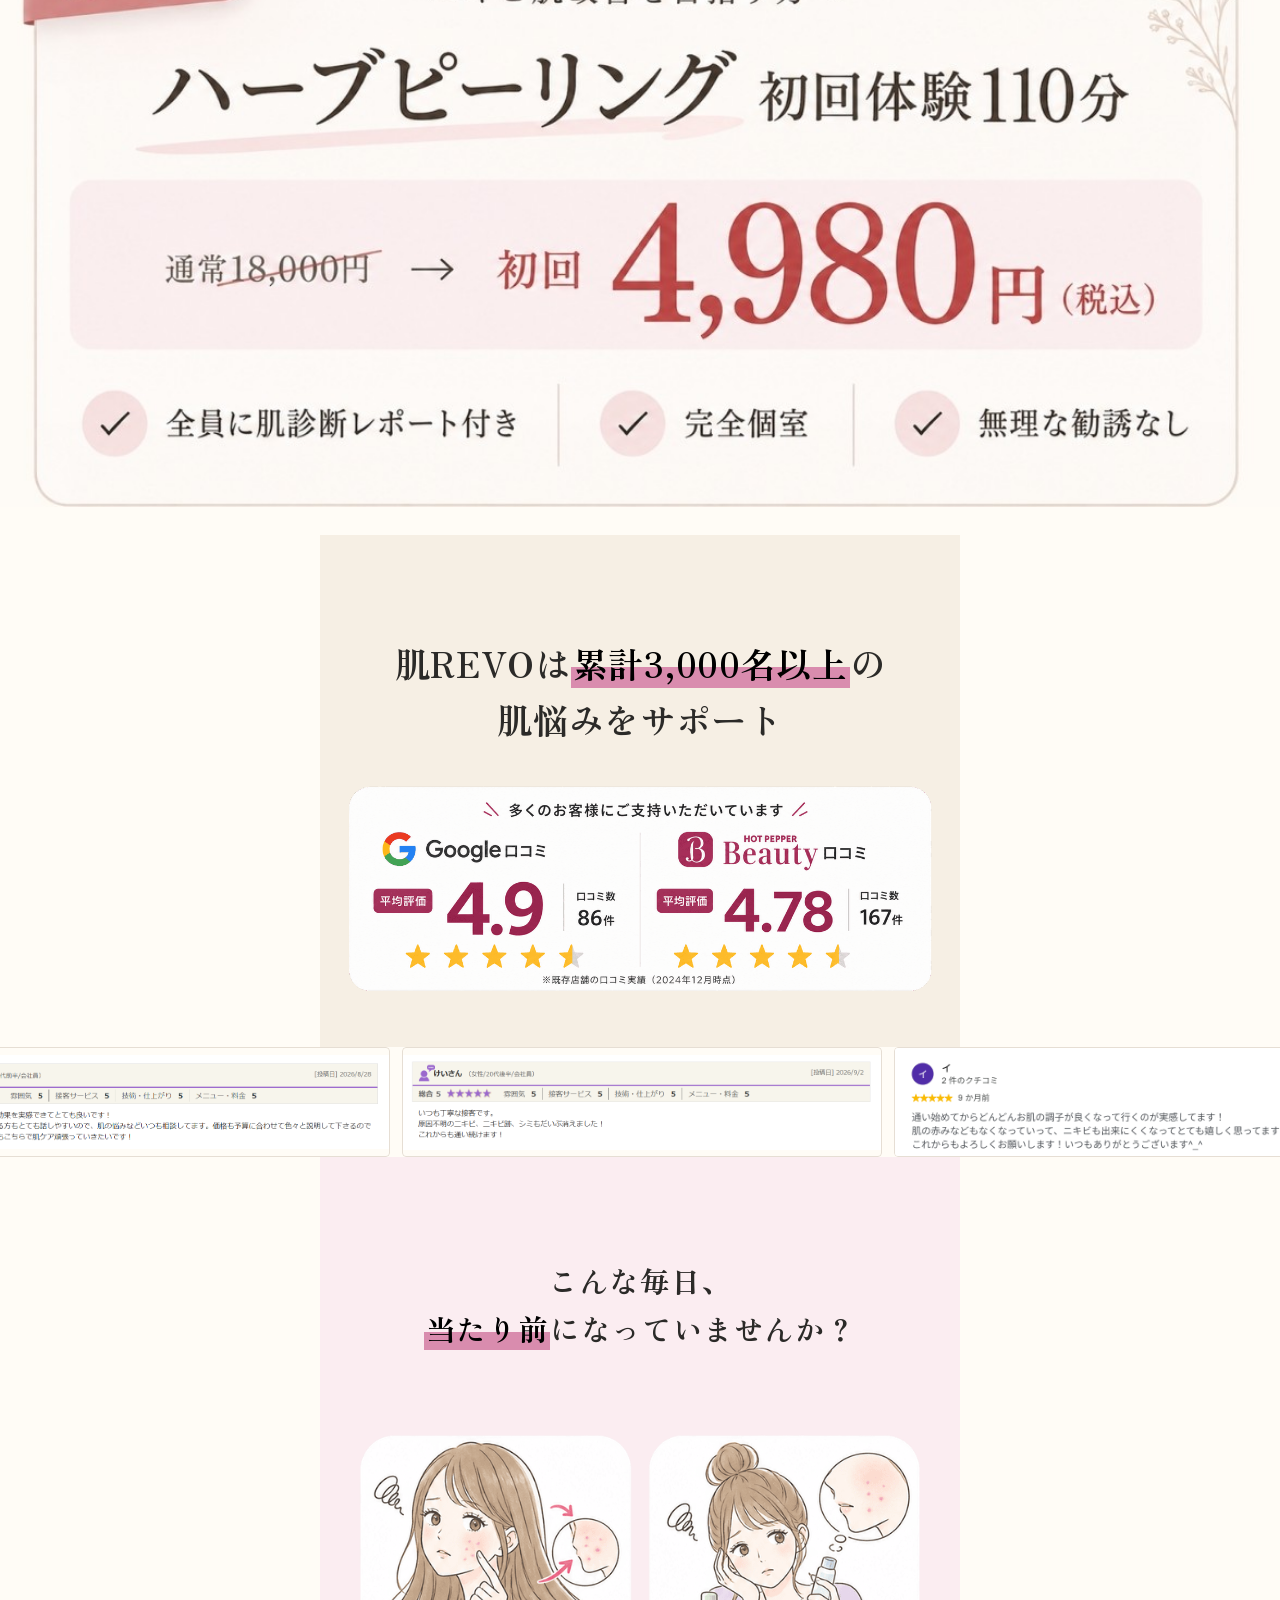
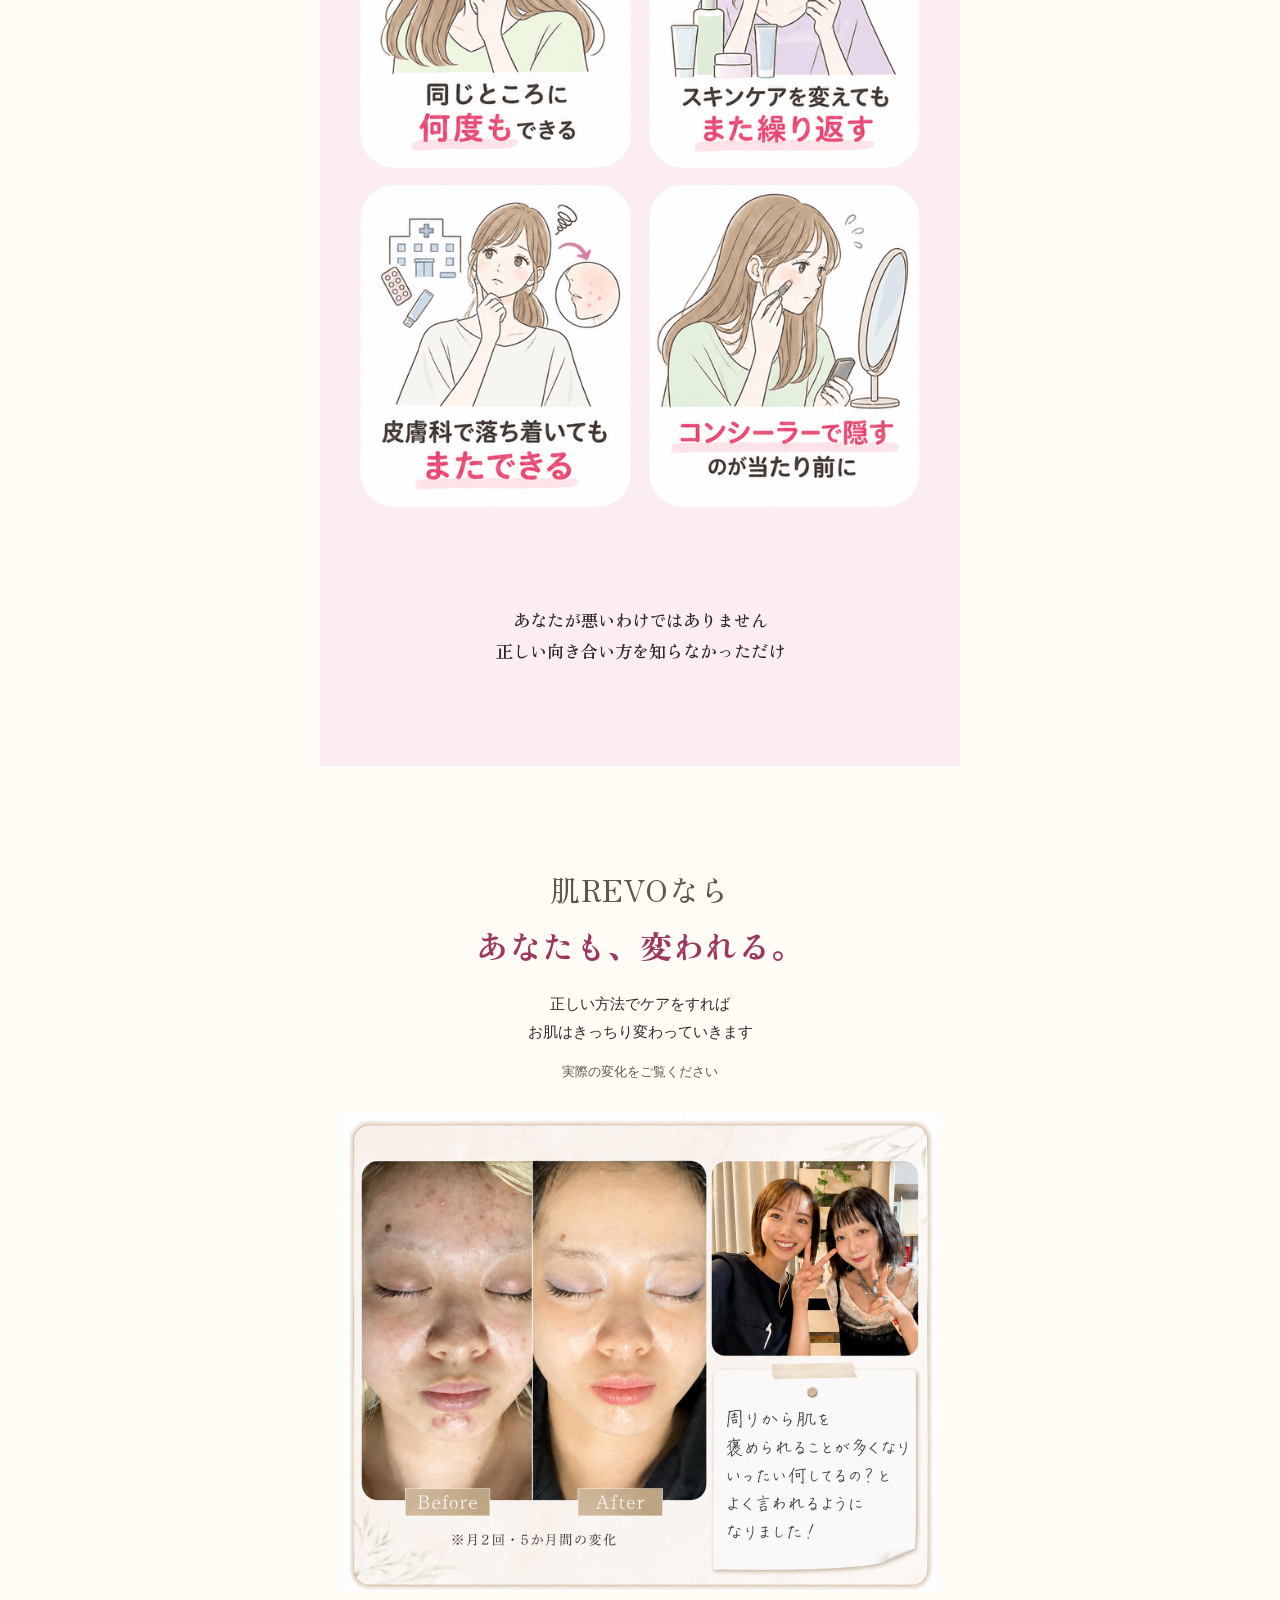
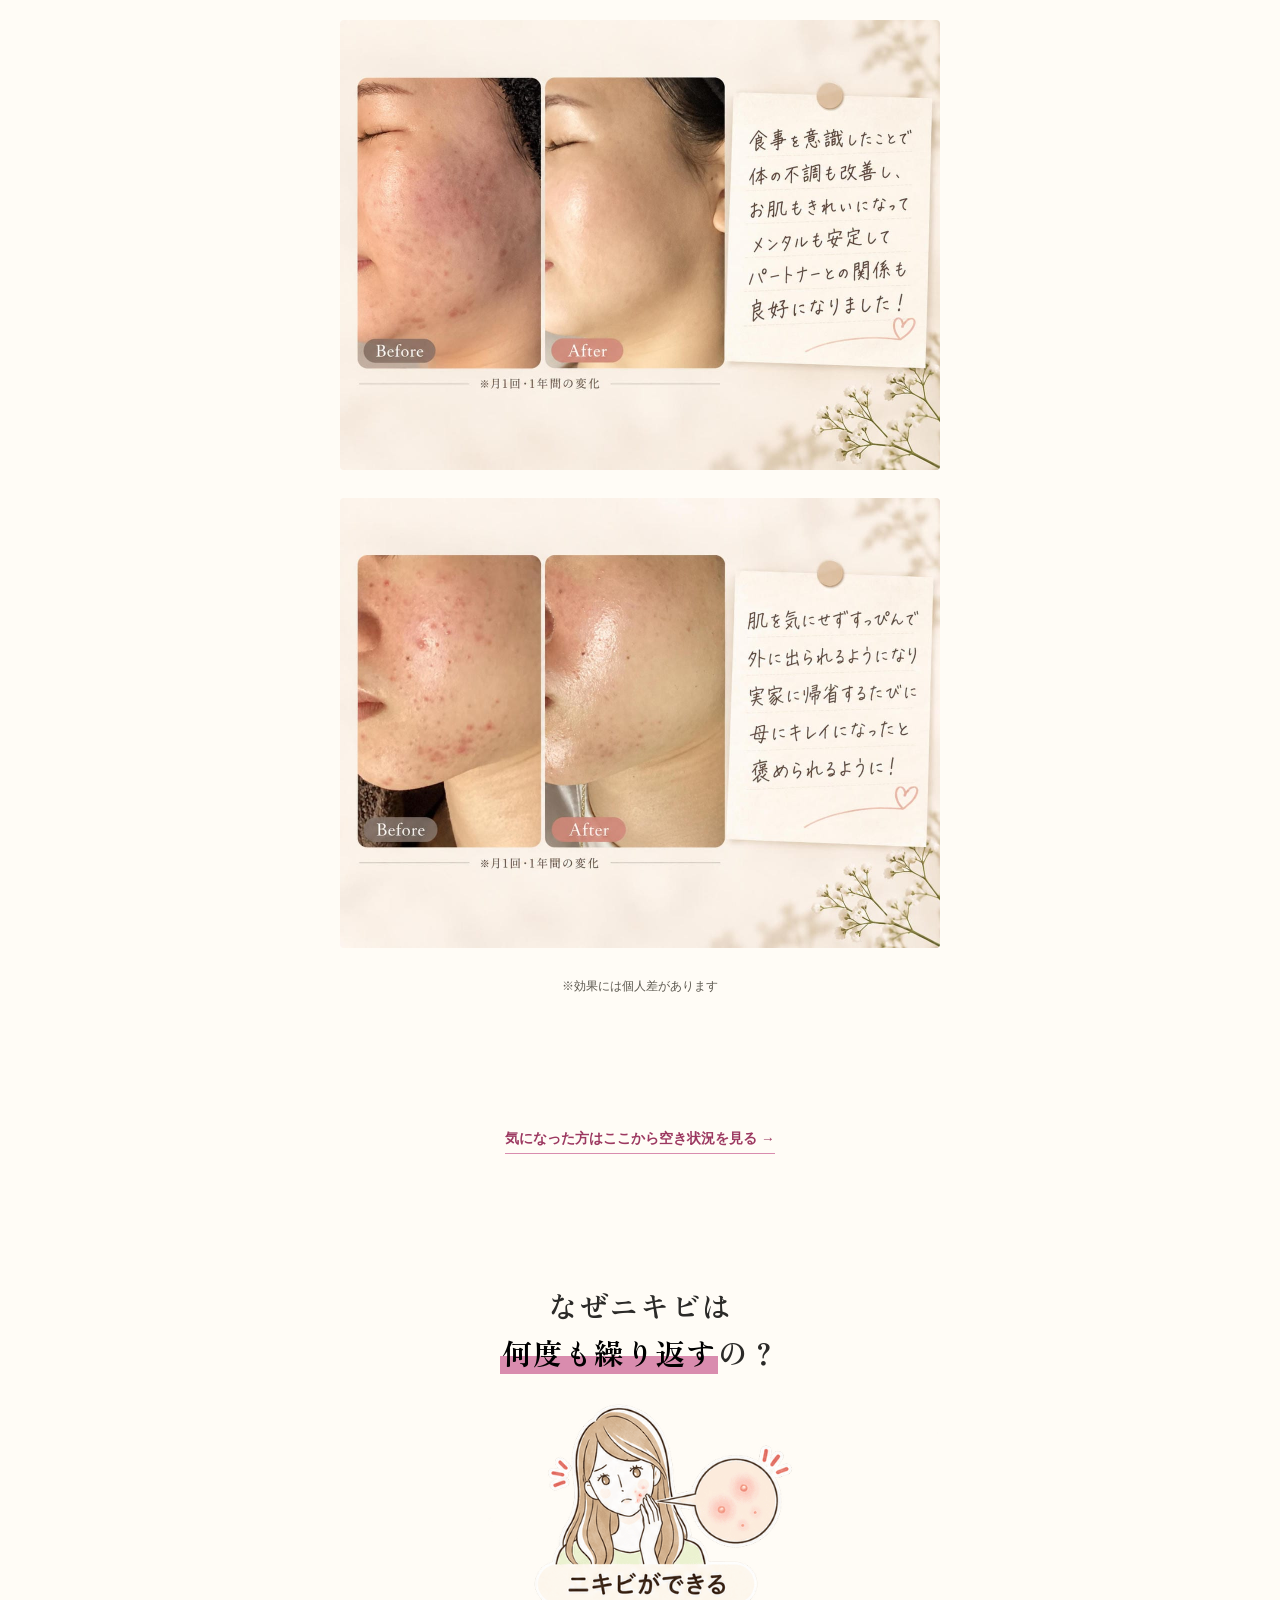
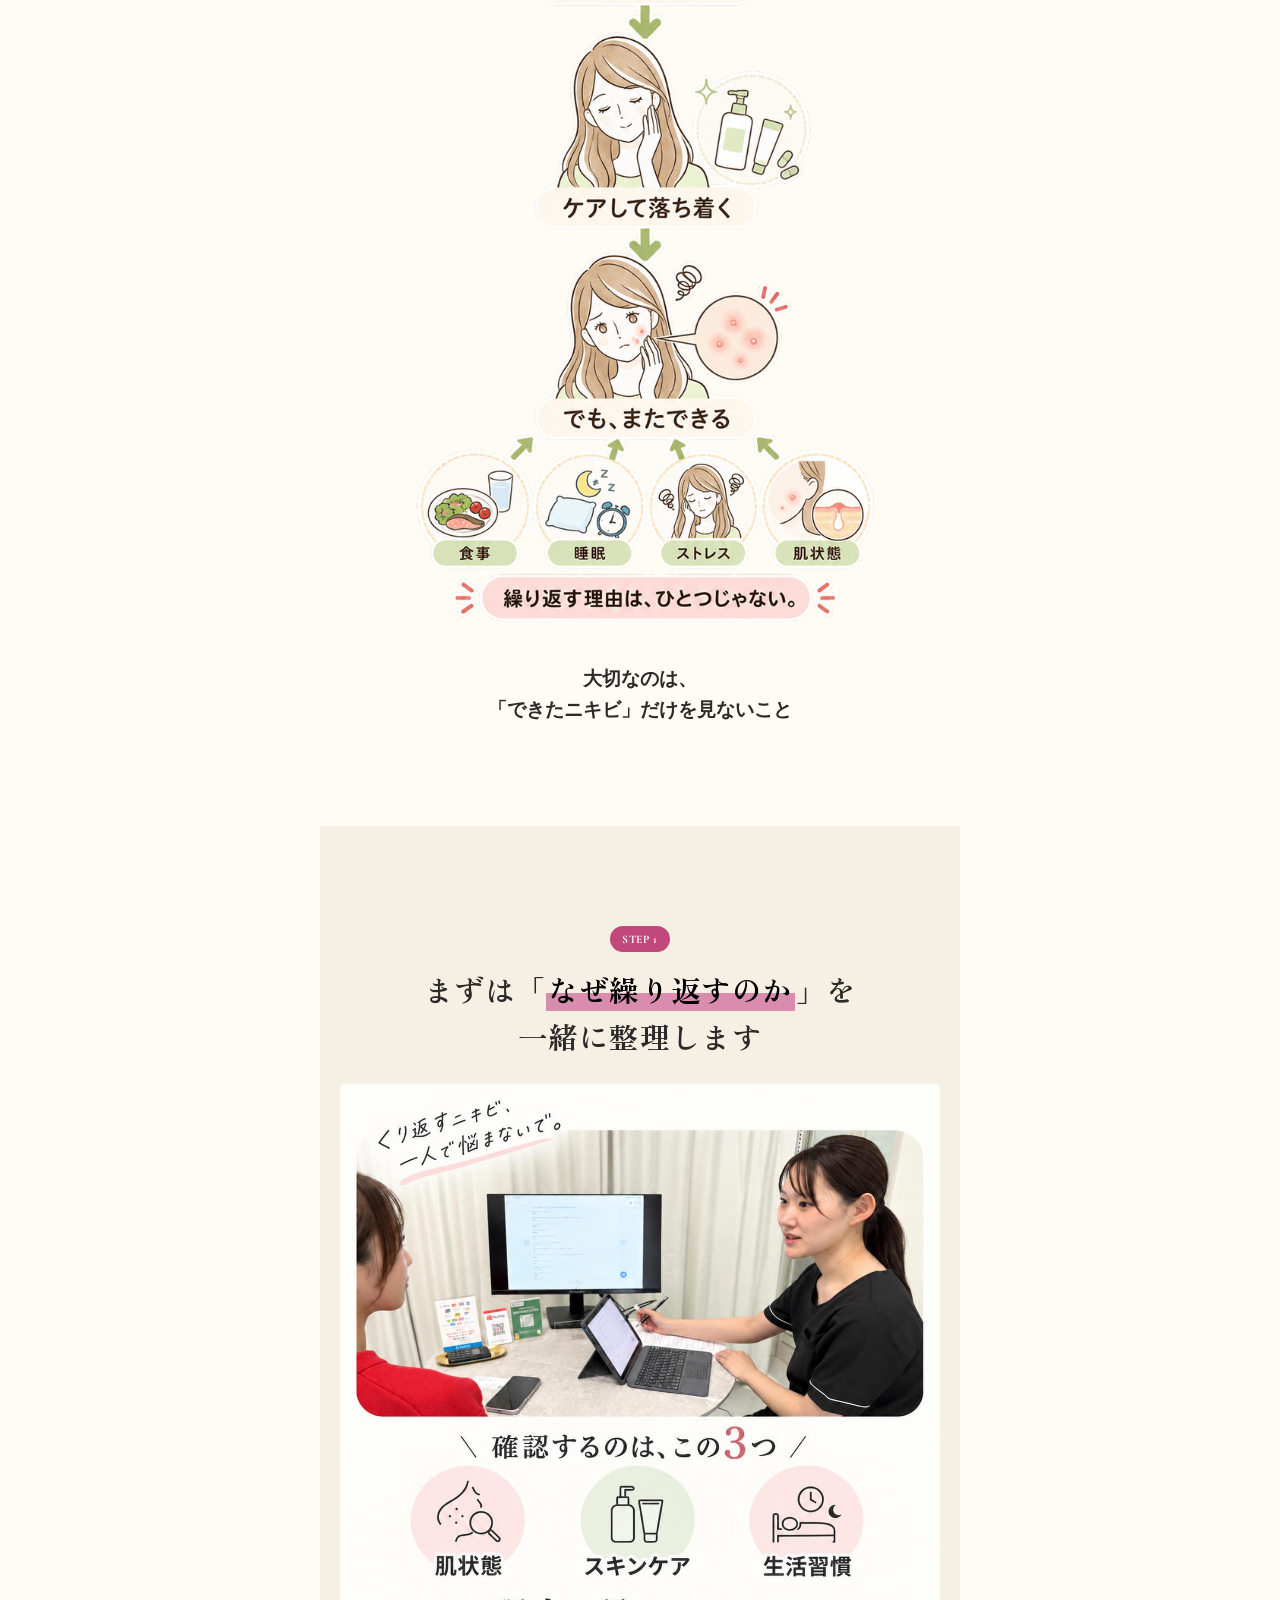
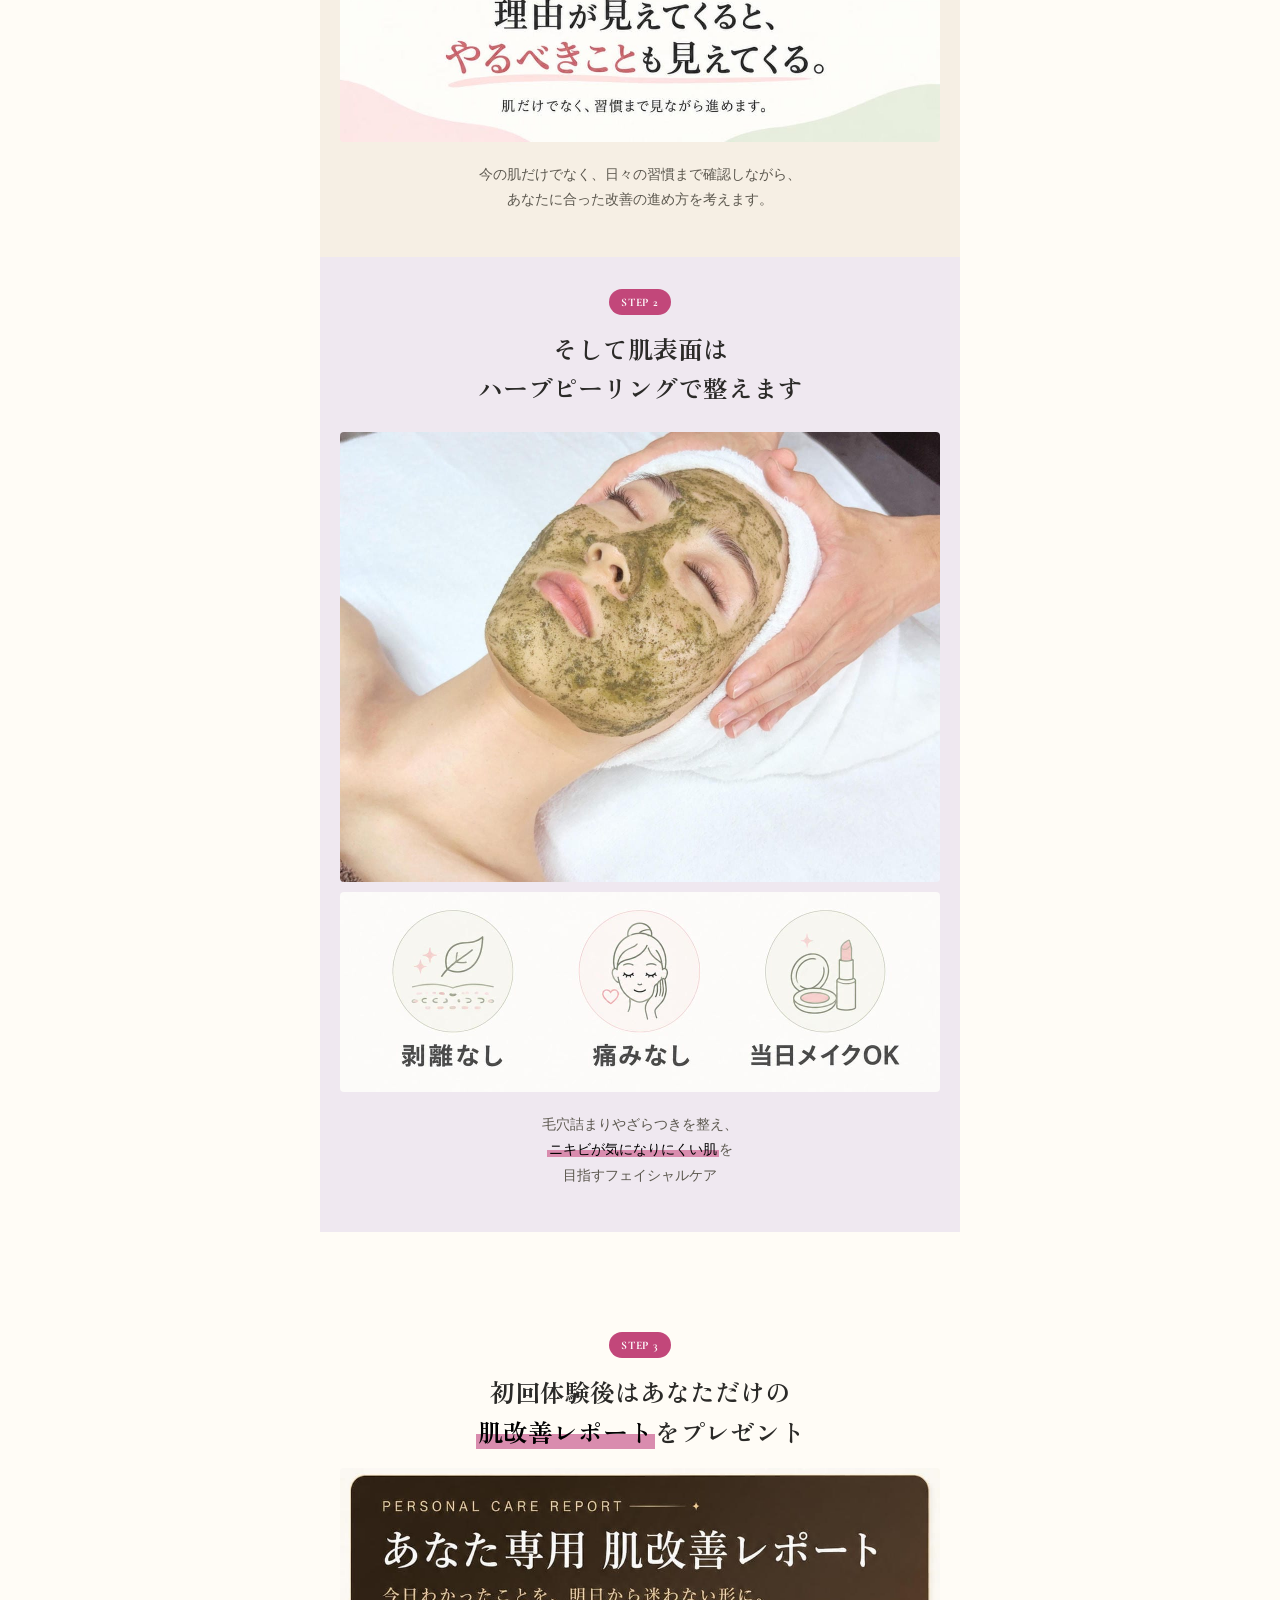
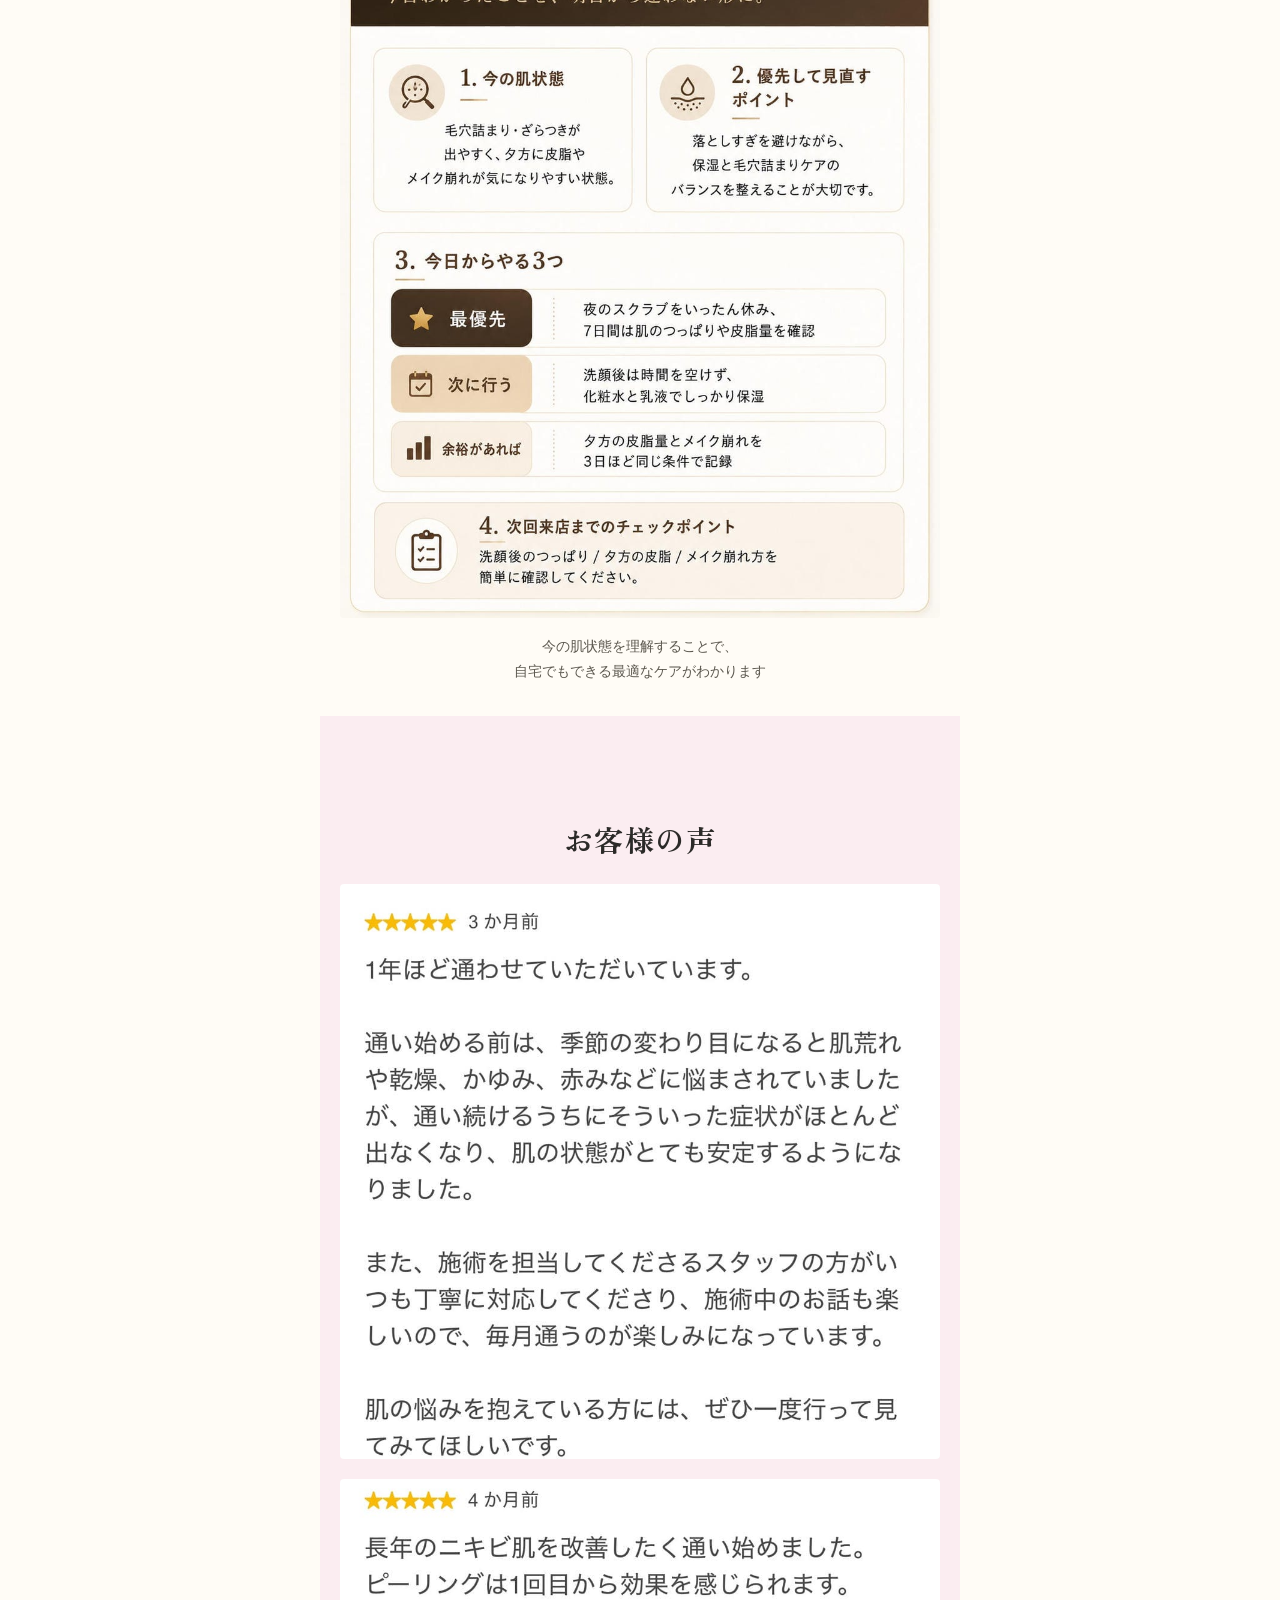
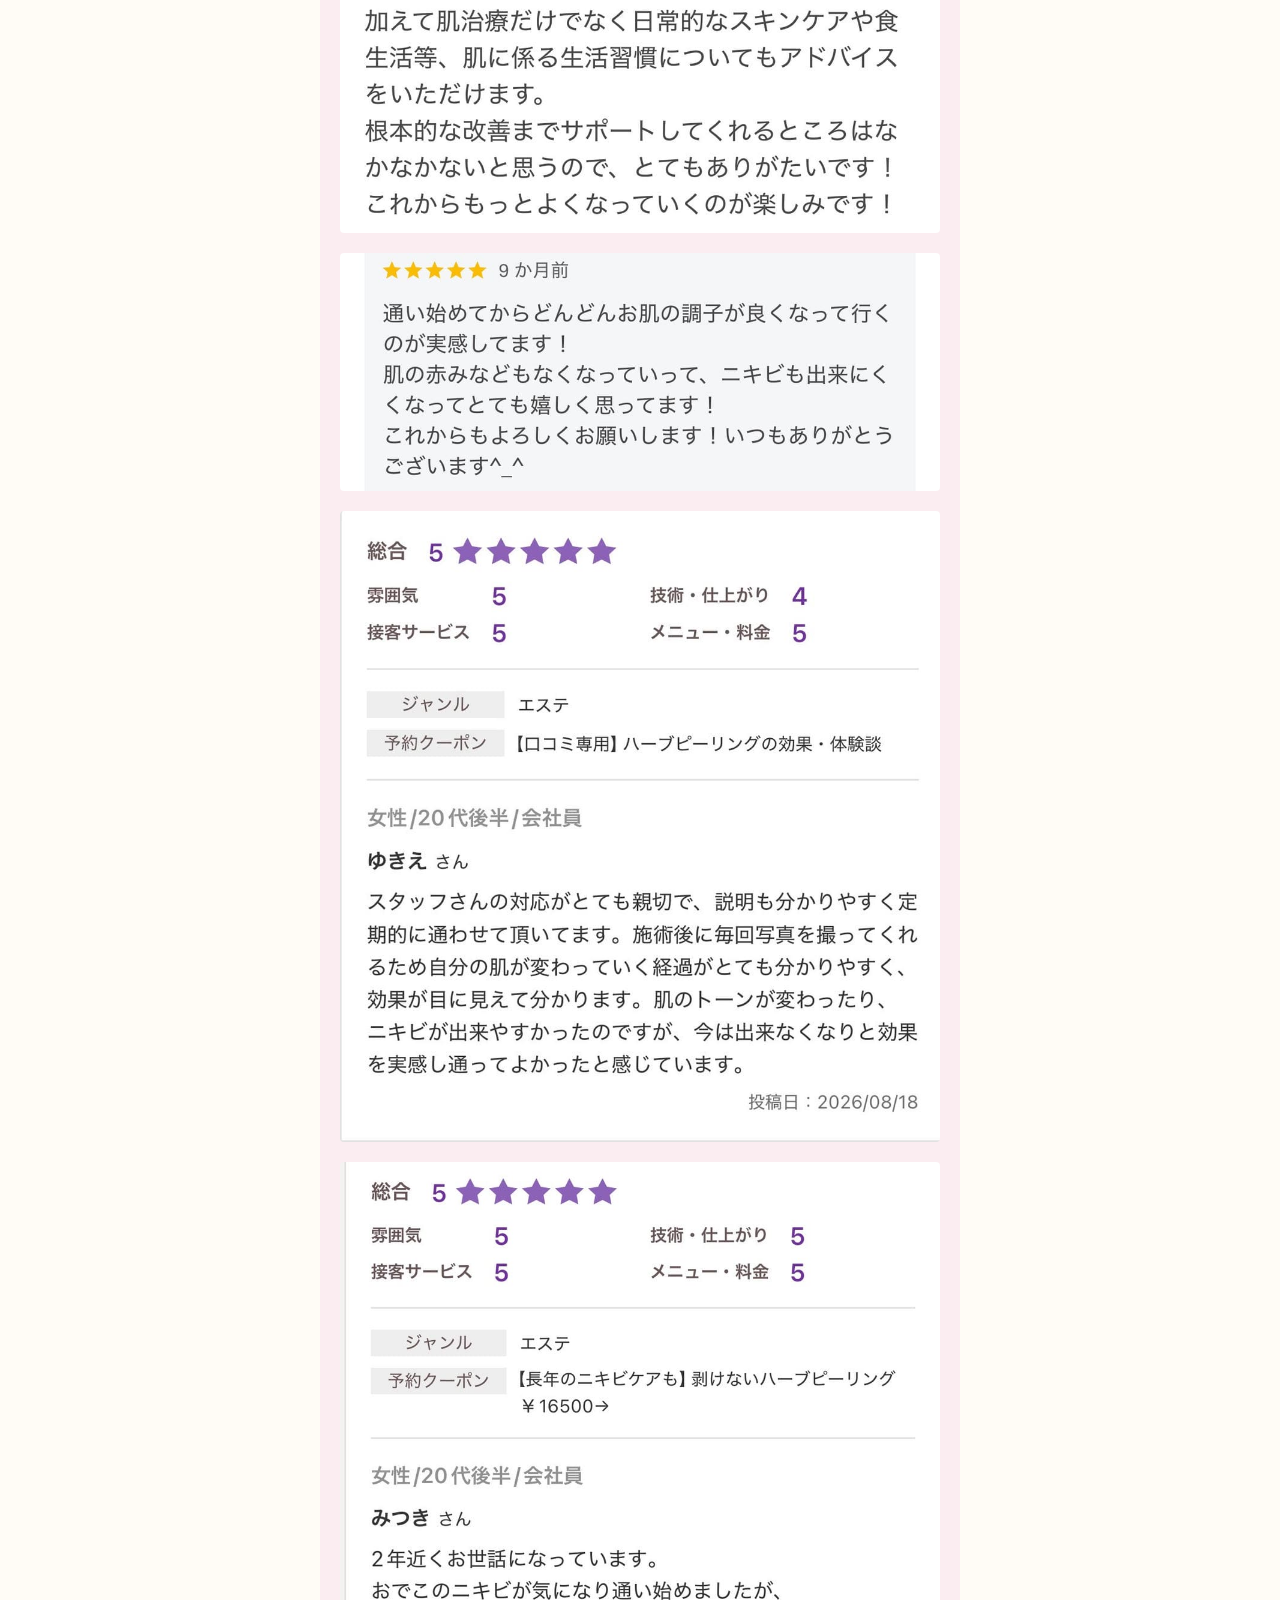
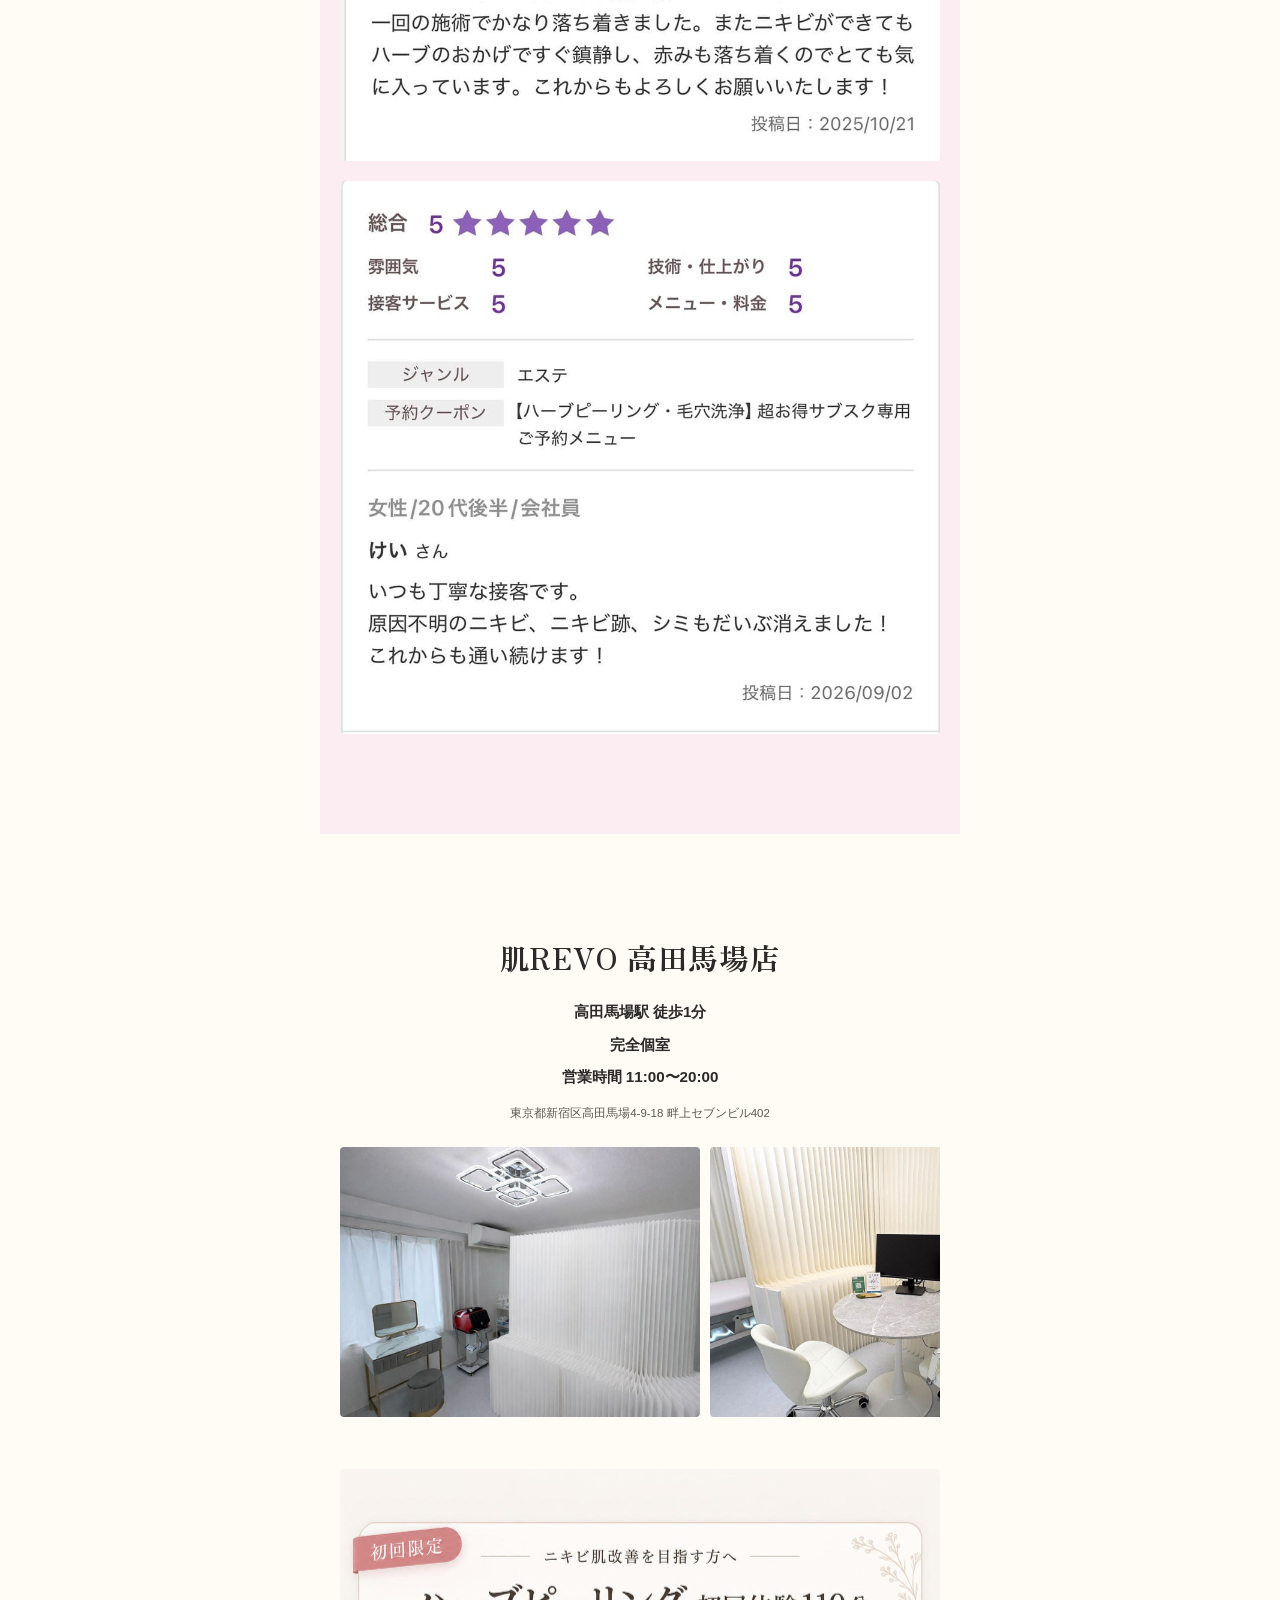
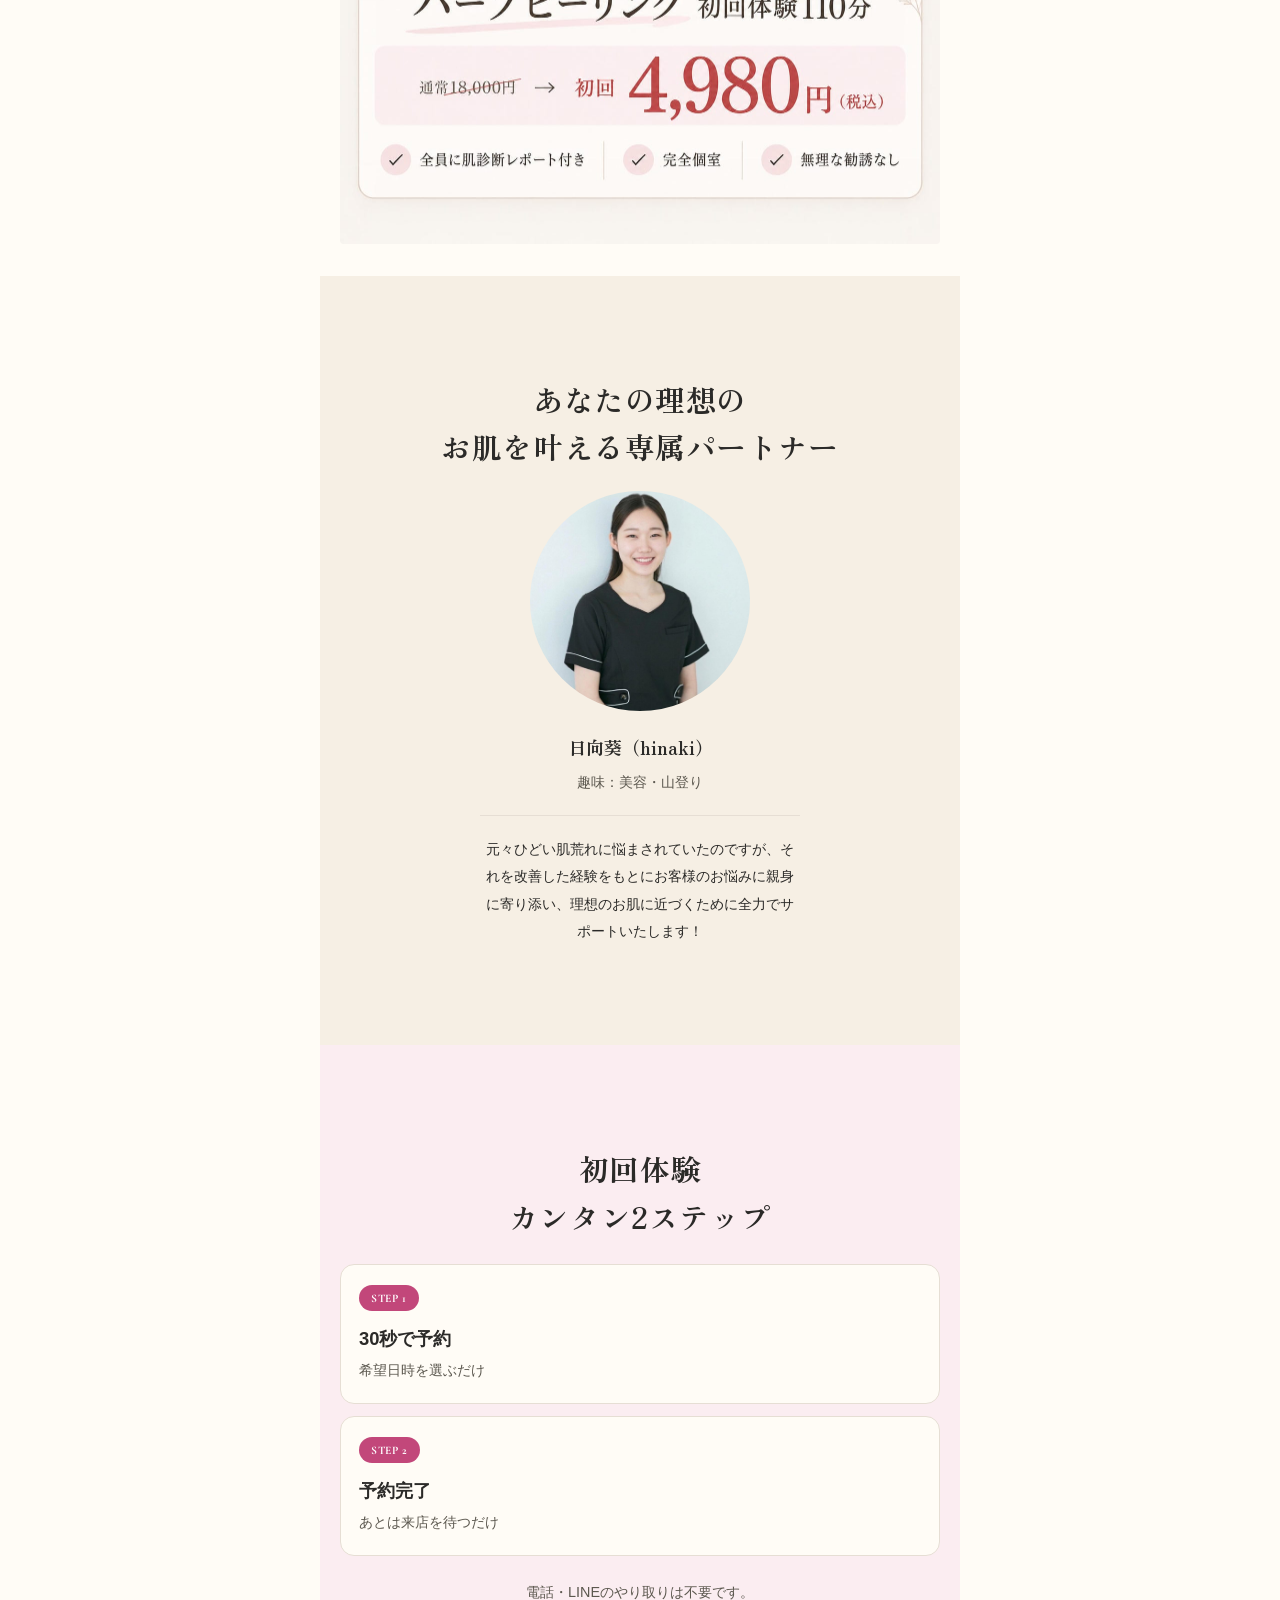
==== commit 7e69a37a: "FVビジュアルのaspect-ratioを実画像サイズに合わせて修正 高解像度版に差し替えた際、枠のaspect-ratio(941/1672)が実際の 画像サイズ(1176/1928)と約8%ずれて" ====
--- a/src/index.html
+++ b/src/index.html
@@ -48,7 +48,7 @@
   <!-- CTAボタンは常時表示のスマホ固定バーが担うため、ここには置かない
        （画像内にボタン風の空欄があっても、あえてクリック要素を重ねない）。 -->
   <div class="fv__full">
-    <div class="img-slot" style="aspect-ratio: 941 / 1672;">
+    <div class="img-slot" style="aspect-ratio: 1176 / 1928;">
       <img src="../public/images/fv/fv-full.jpg" alt="肌REVO高田馬場店｜ニキビ肌改善×ハーブピーリング専門サロン 初回体験4,980円 その場で予約完了" loading="eager" />
       <div class="ph-label">FVビジュアル（コピー・Before/After・オファー統合画像）</div>
     </div>
--- a/src/style.css
+++ b/src/style.css
@@ -60,7 +60,12 @@
 
 html {
   -webkit-text-size-adjust: 100%;
-  scroll-behavior: smooth;
+  /* 以前は scroll-behavior: smooth だったが、ページが非常に長く（約18,000px）、
+     アニメーション中に下部の画像が順次読み込まれてレイアウトの高さが変化するため、
+     スムーズスクロールの目標位置がずれてアニメーションが途中で止まり、
+     固定CTAバーの「#reserve」ジャンプが実質的に効かなくなる不具合が発生していた。
+     即時ジャンプに変更し、レイアウトシフトの影響を受けないようにする。 */
+  scroll-behavior: auto;
 }
 
 body {
@@ -546,11 +551,19 @@
 }
 
 /* 画像自体の縦横比に枠を合わせ、プレースホルダー用の点線・背景を消す。
-   比率をぴったり合わせることで object-fit:cover でも角丸が欠けない。 */
+   aspect-ratioは読み込み中のレイアウトシフト防止用の目安値に留め、
+   実際の表示はheight:auto + object-fit:containにして、枠と実画像の
+   比率が完全一致していなくても評価数値や星が絶対に切れないようにする
+   （以前はobject-fit:coverで、わずかな比率差でも下部がクロップされていた）。 */
 .proof__ratings-image .img-slot {
   aspect-ratio: 1773 / 733;
   background: transparent;
   border: none;
+}
+
+.proof__ratings-image .img-slot img {
+  height: auto;
+  object-fit: contain;
 }
 
 .review-scroller {
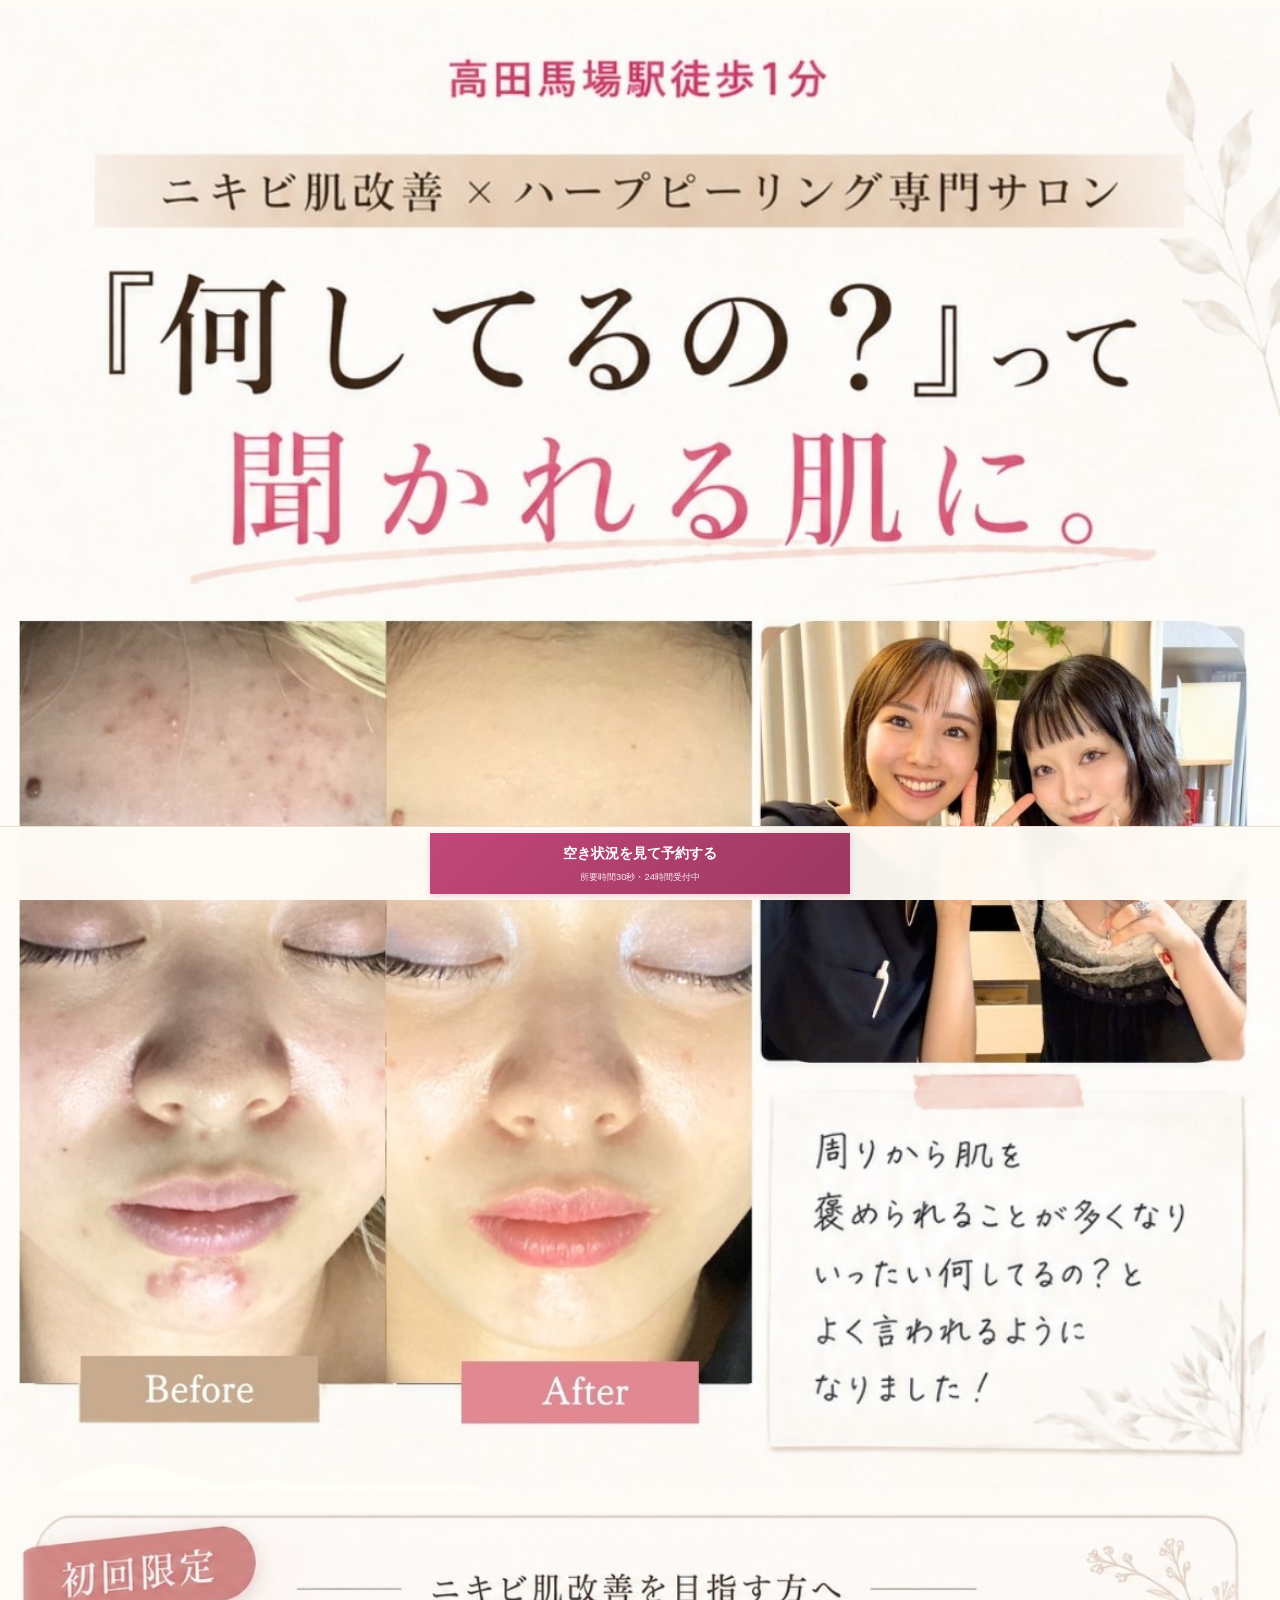
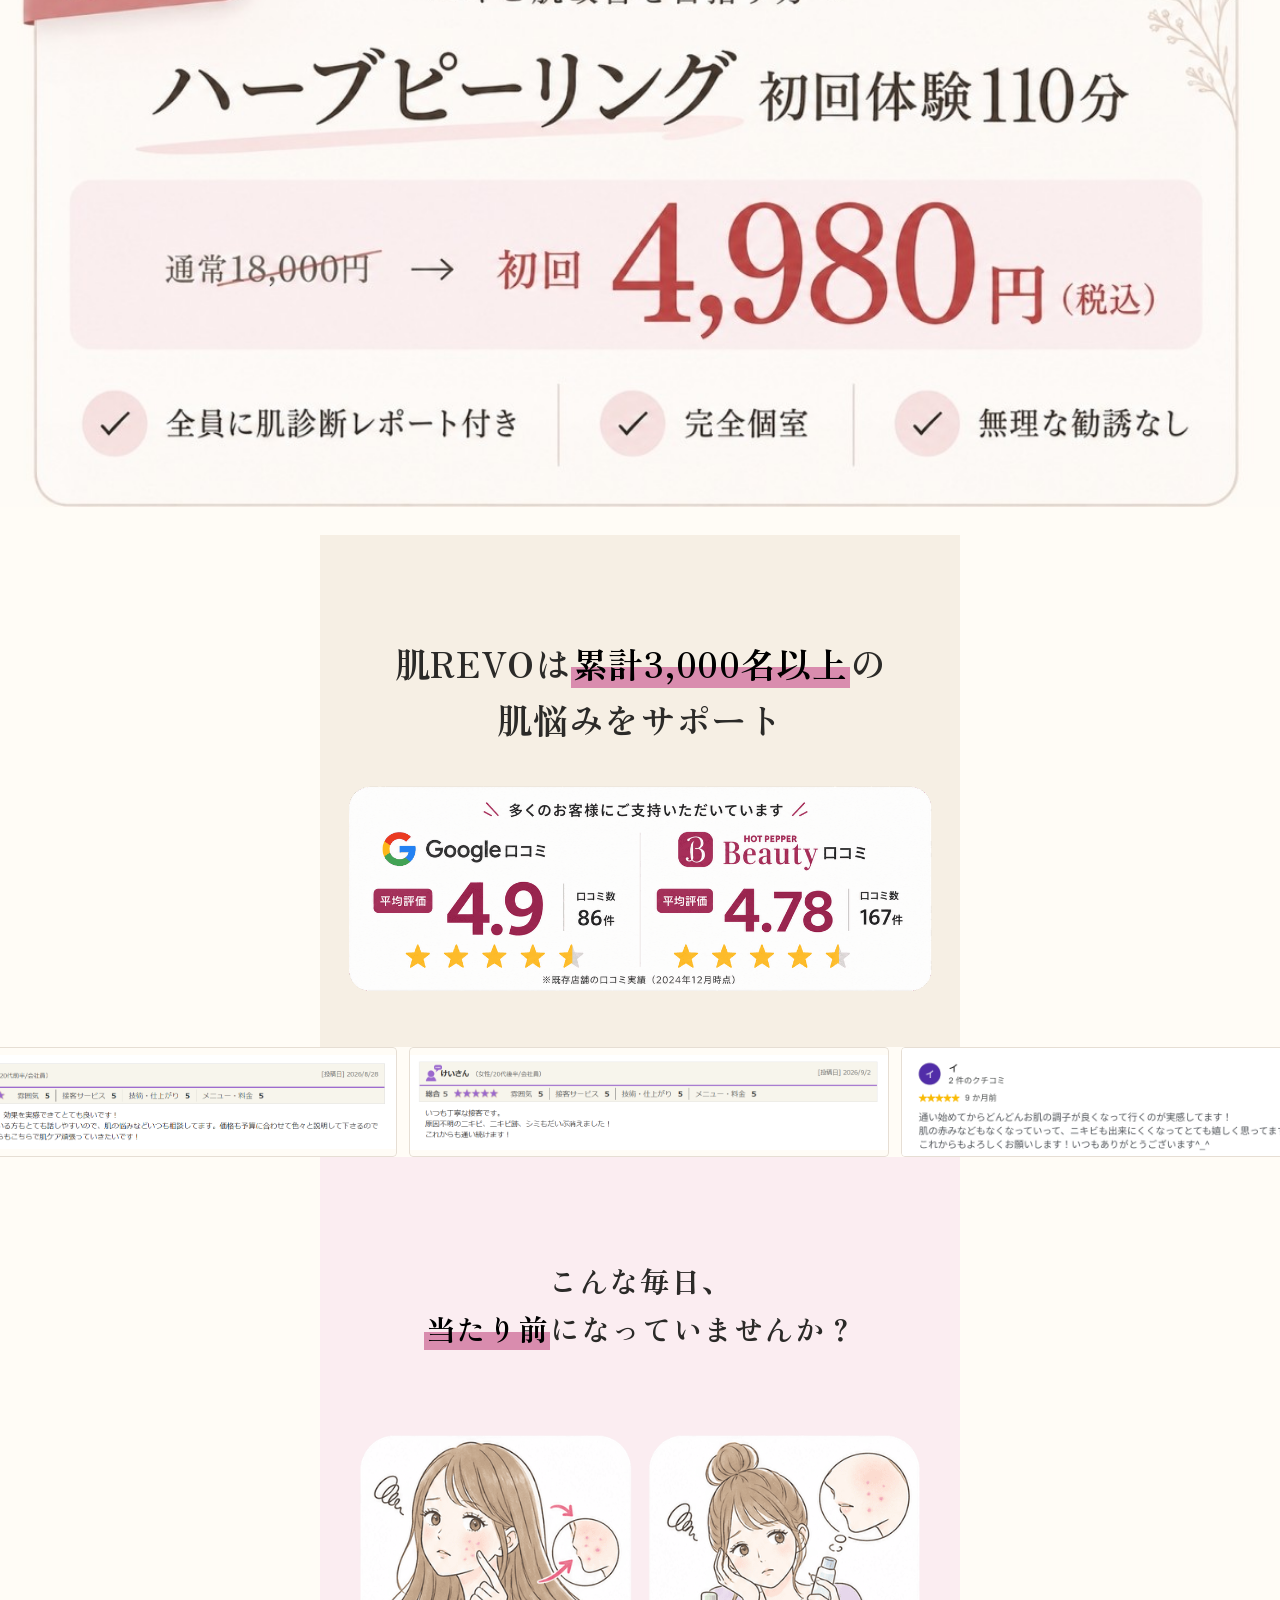
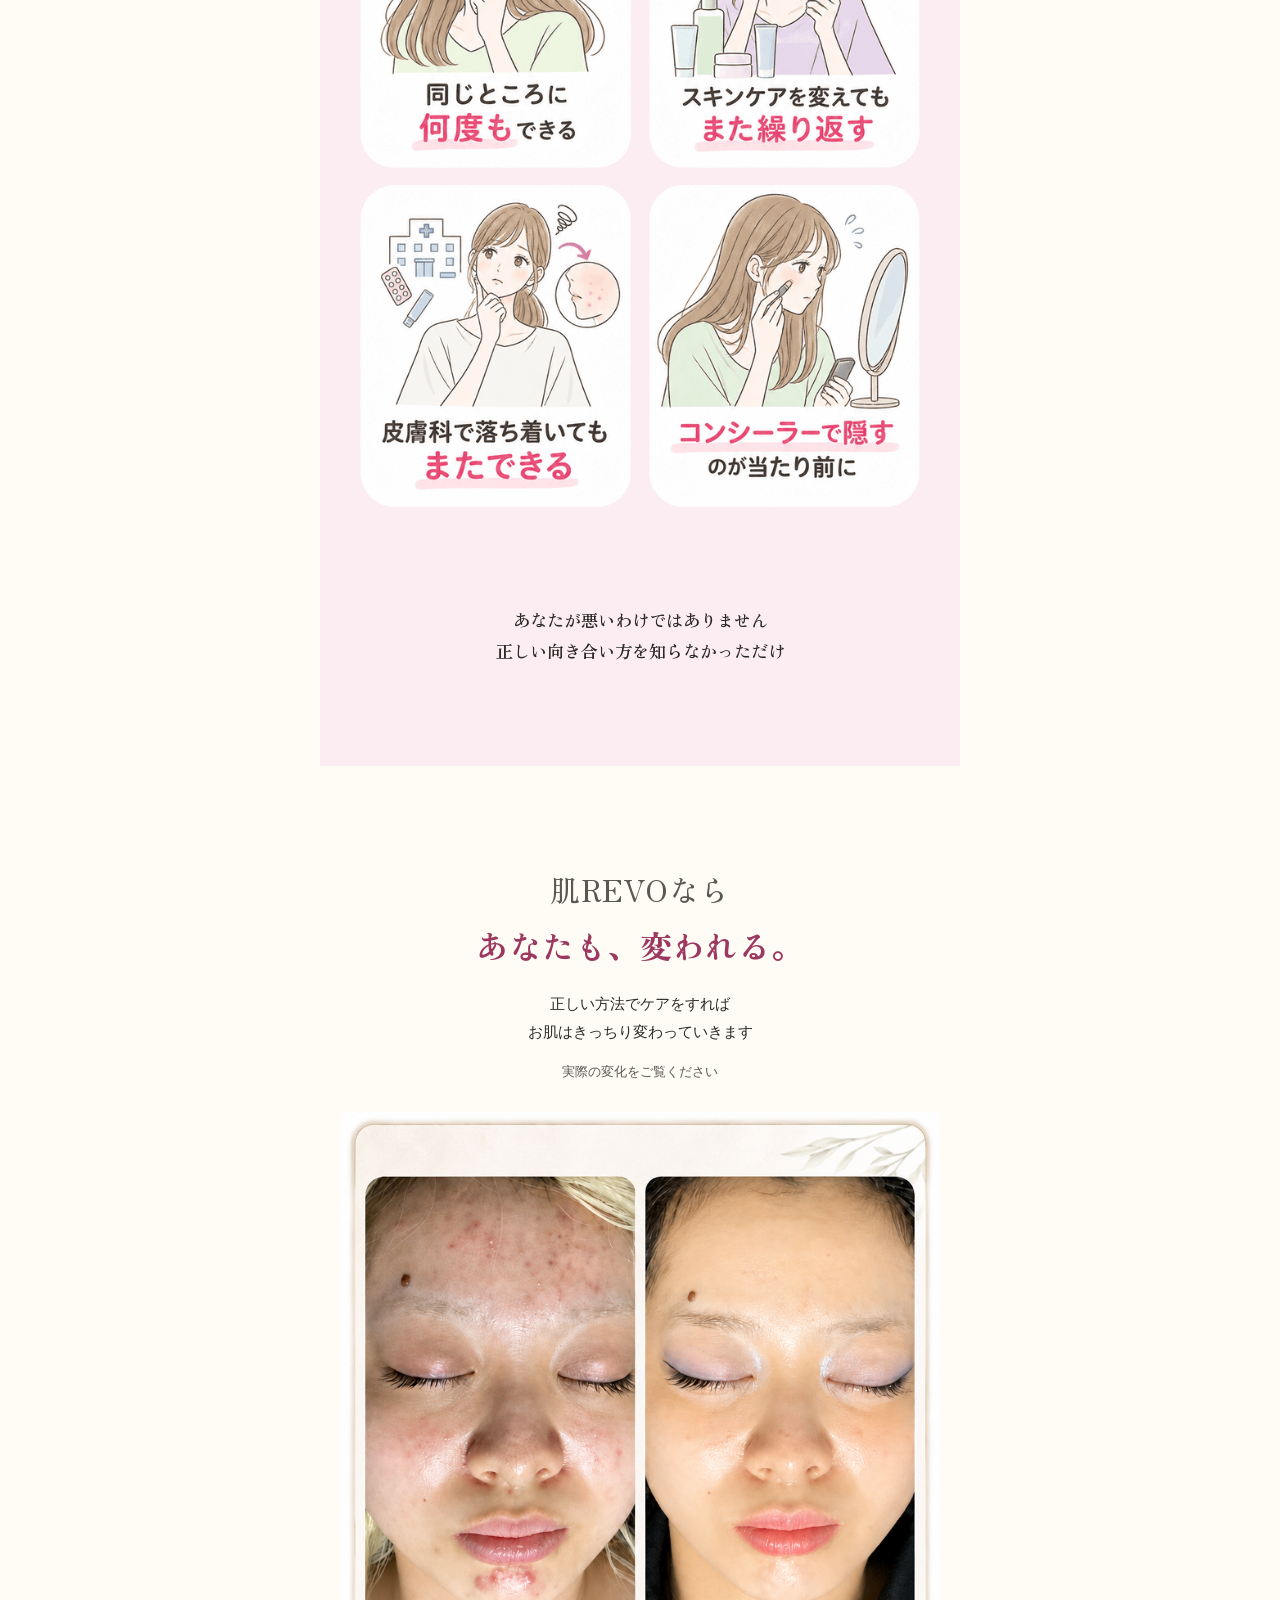
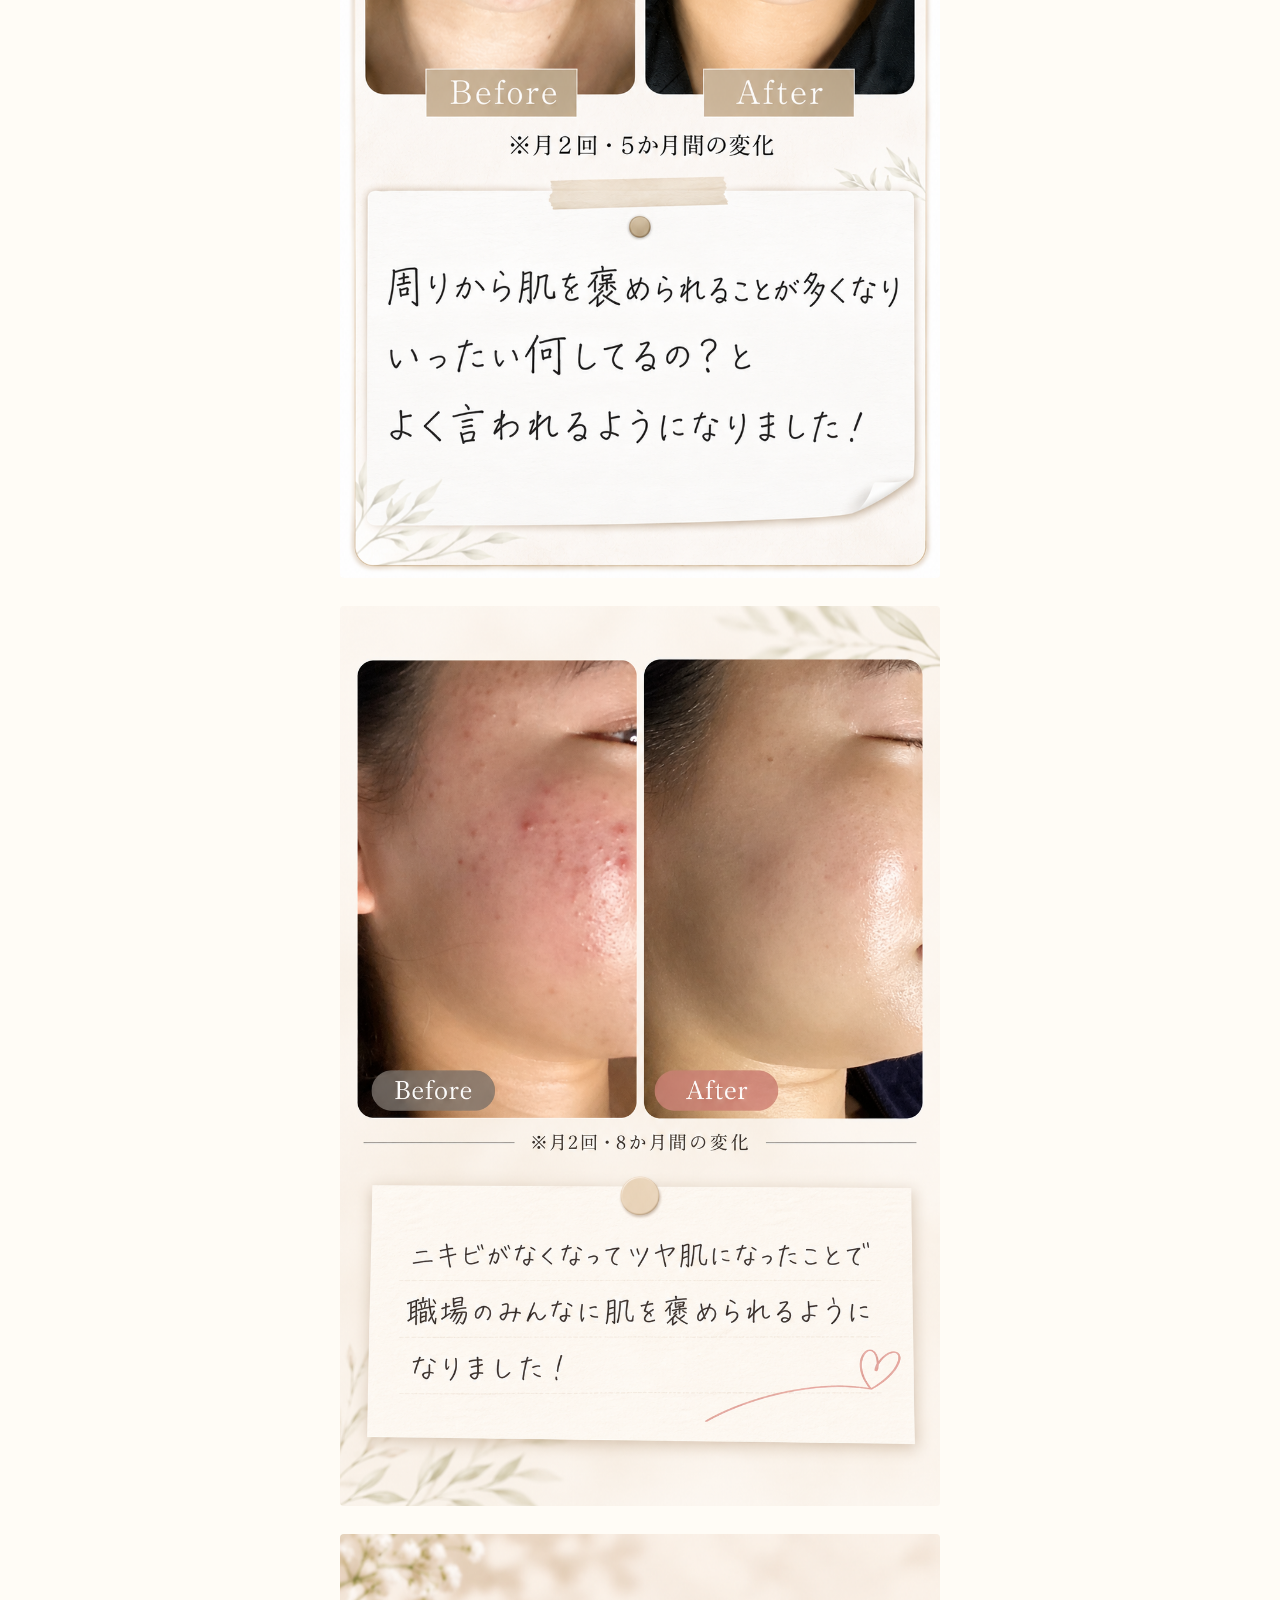
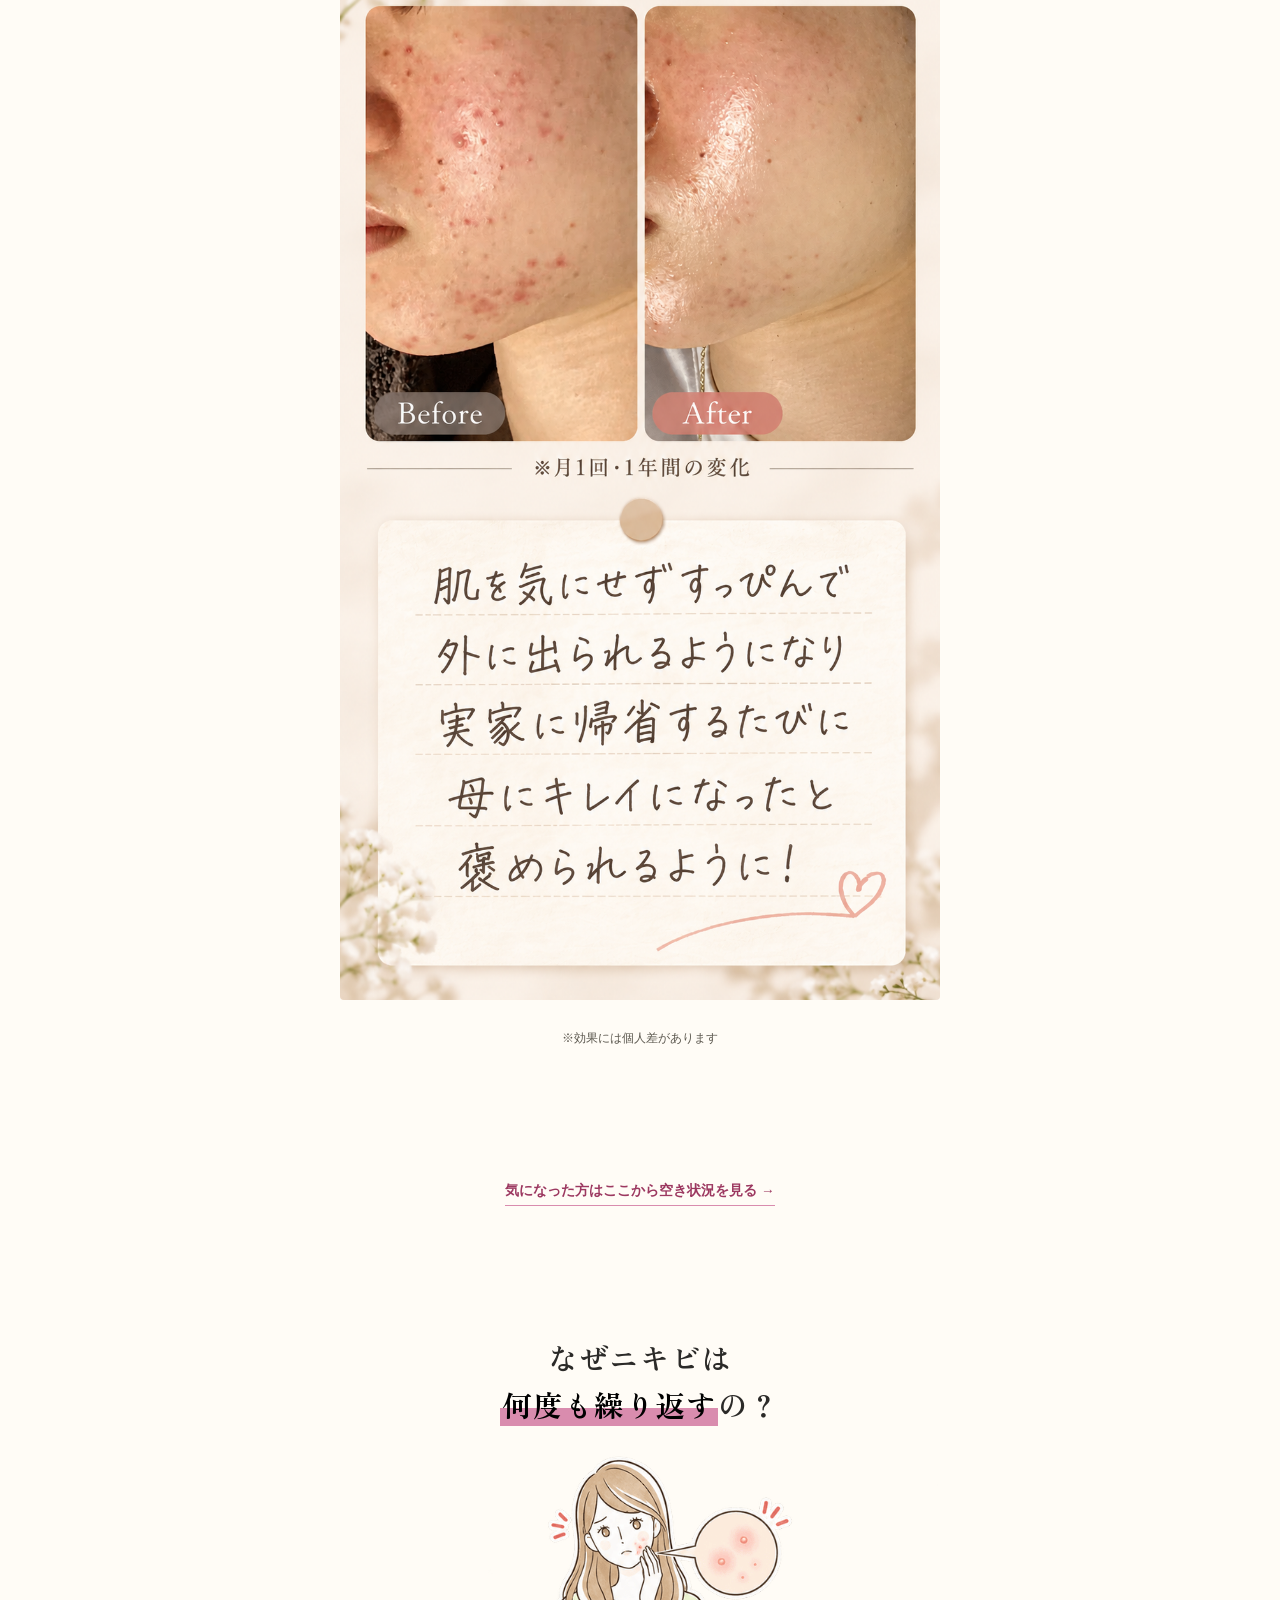
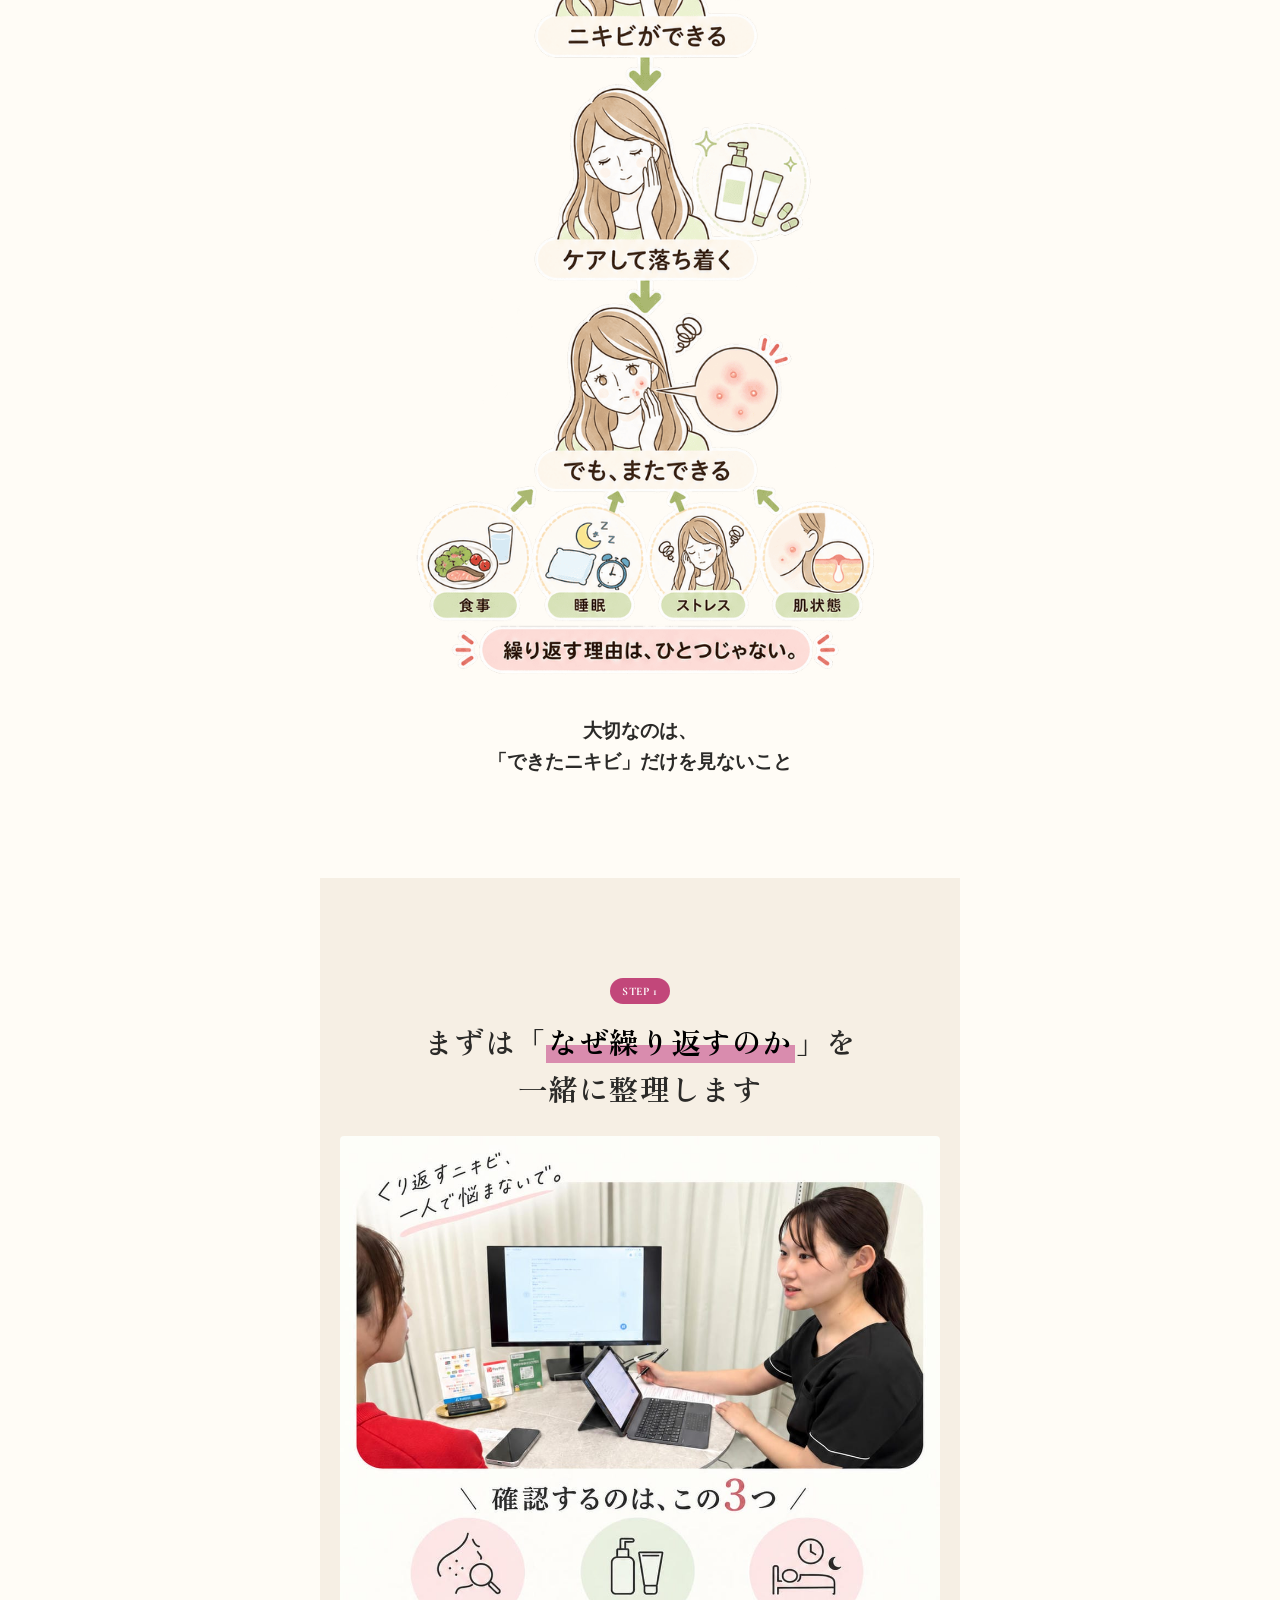
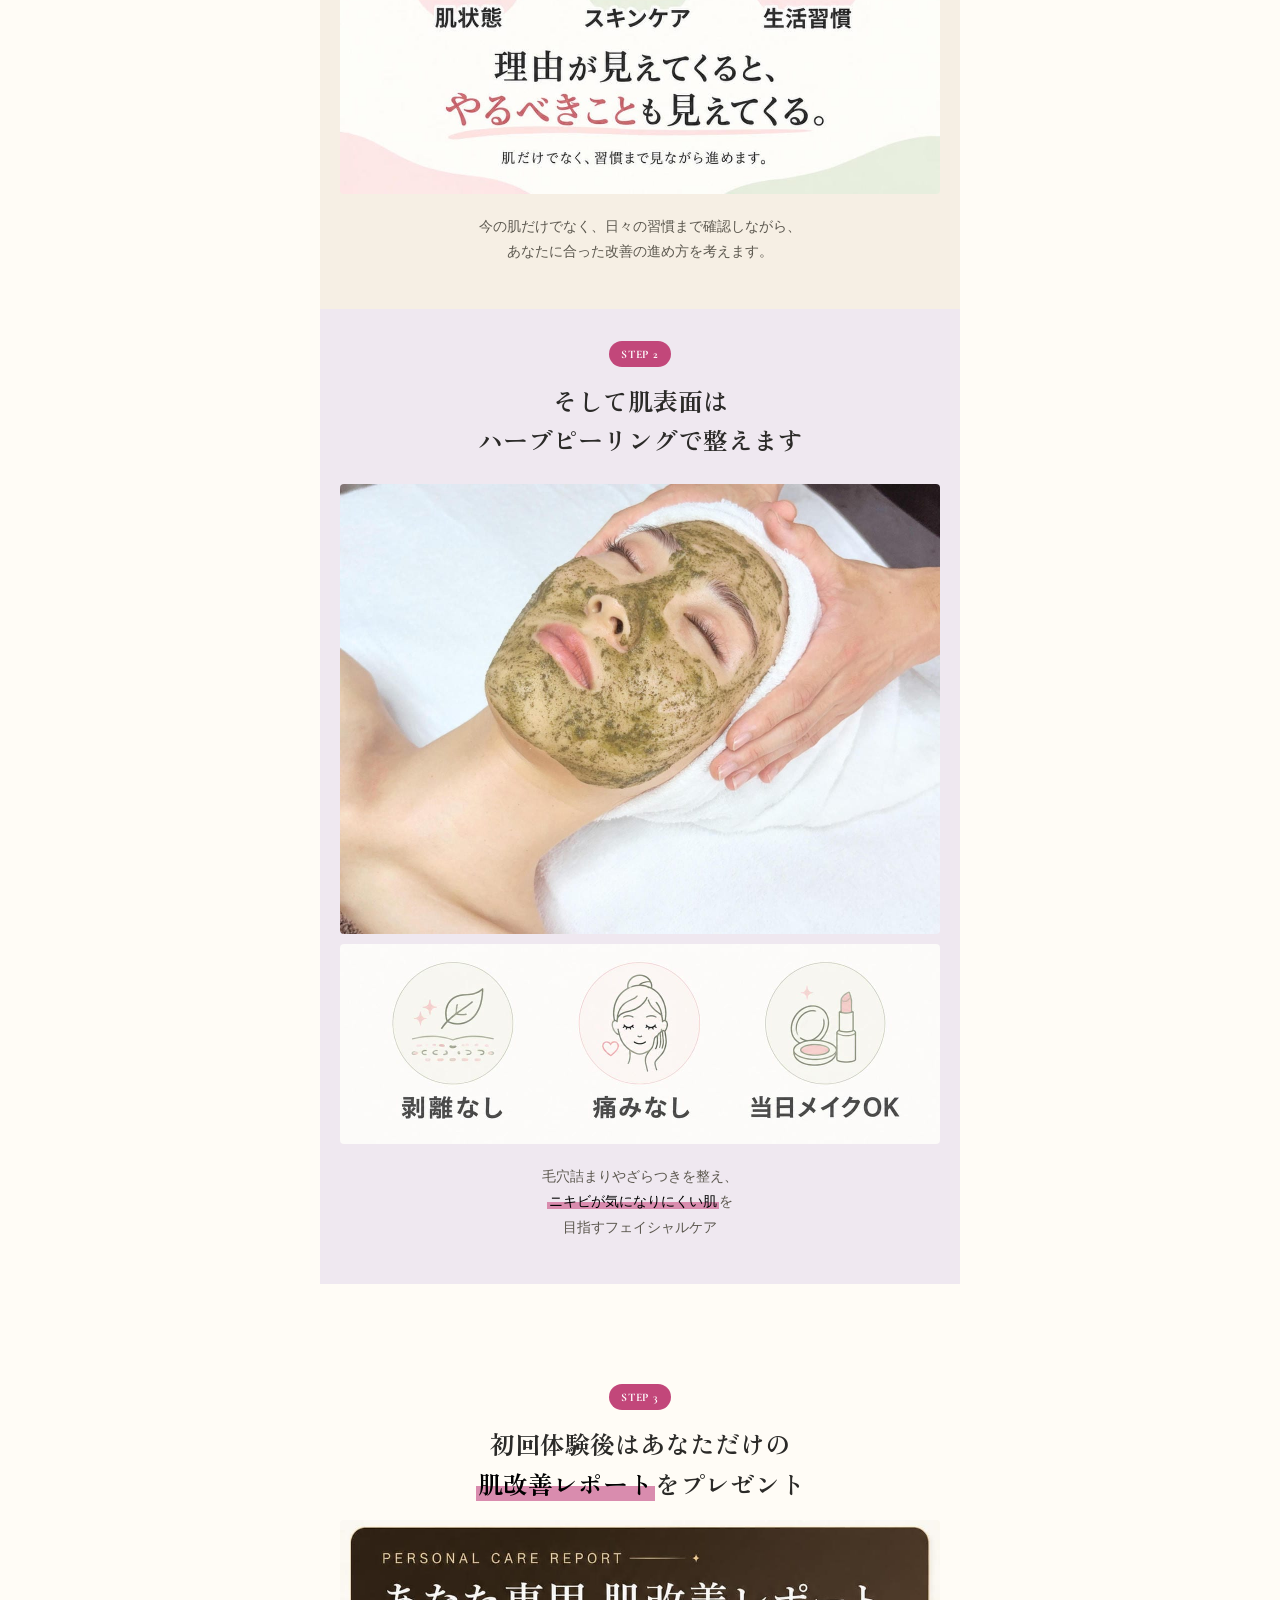
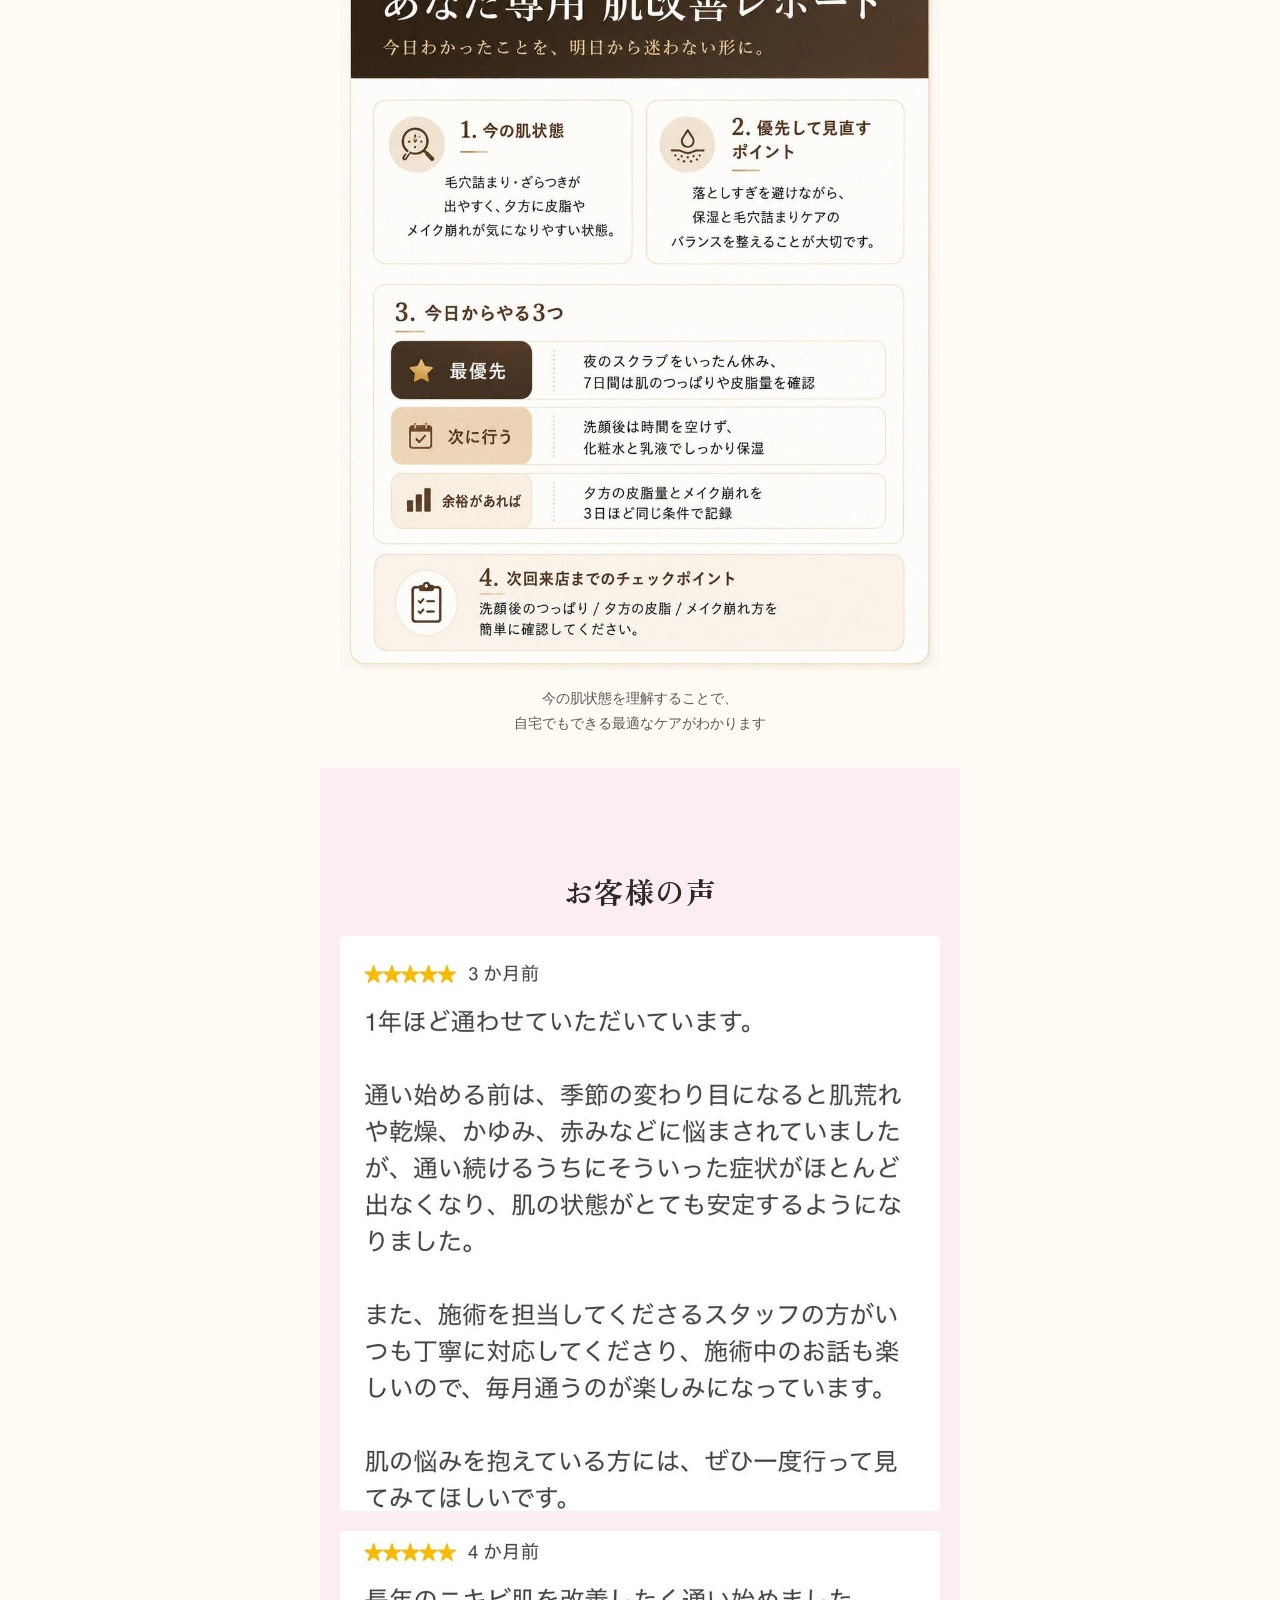
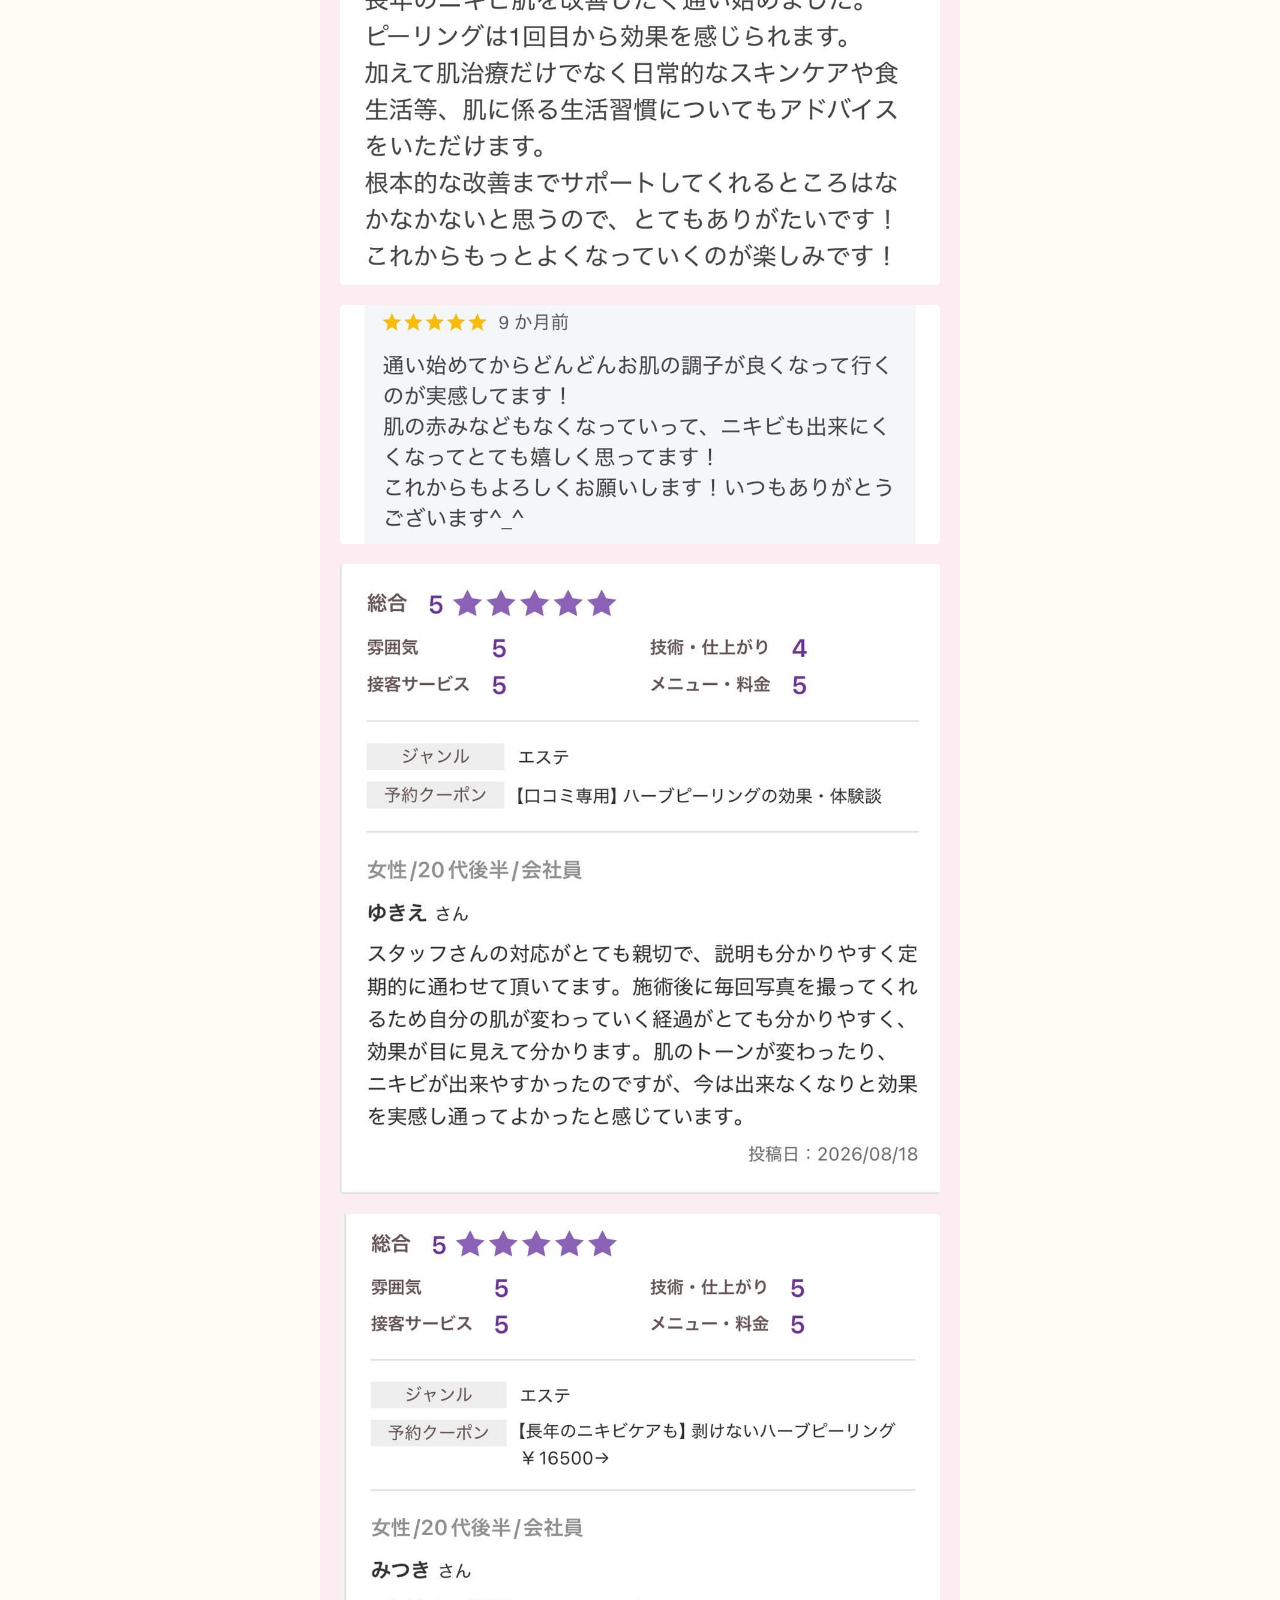
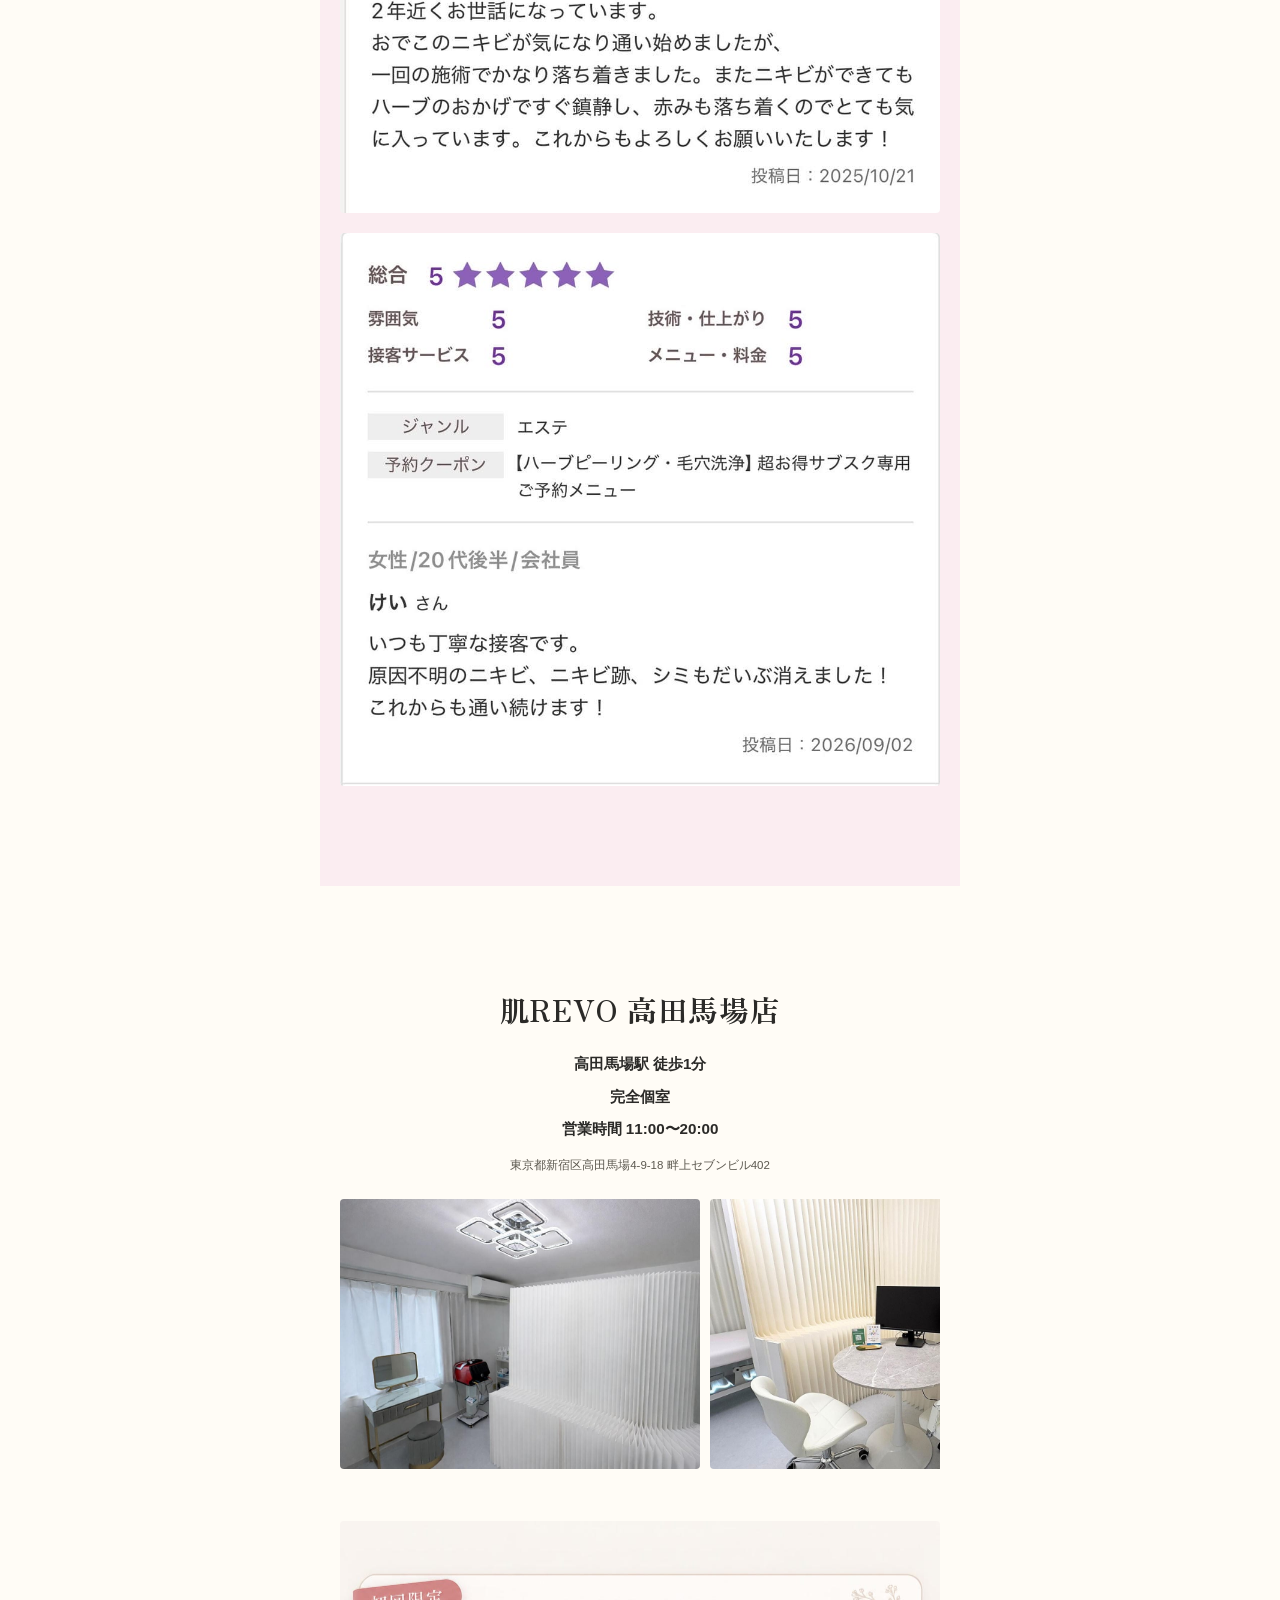
==== commit 583fcec7: "ビフォーアフター画像を差し替え、FAQを3件追加 - 新しい画像に合わせてimg-slotのaspect-ratioを更新 - 拡張子の誤り(.png.png)を.pngに修正  Co-Authore" ====
--- a/src/index.html
+++ b/src/index.html
@@ -138,22 +138,22 @@
   <p class="story__bridge">実際の変化をご覧ください</p>
 
   <div class="story-item">
-    <div class="img-slot" style="aspect-ratio: 1402 / 1122;">
-      <img src="../public/images/cases/case-01-before-after.jpg" alt="お客様①のBefore/After・スタッフとの2ショット・感想コメントをまとめた1枚" />
+    <div class="img-slot" style="aspect-ratio: 941 / 1672;">
+      <img src="../public/images/cases/case-01-before-after.png" alt="お客様①のBefore/After・スタッフとの2ショット・感想コメントをまとめた1枚" />
       <div class="ph-label">お客様① まとめ画像<br />（Before/After＋2ショット＋感想）</div>
     </div>
   </div>
 
   <div class="story-item">
-    <div class="img-slot" style="aspect-ratio: 1448 / 1086;">
-      <img src="../public/images/cases/case-02-before-after.jpg" alt="お客様②のBefore/After・スタッフとの2ショット・感想コメントをまとめた1枚" />
+    <div class="img-slot" style="aspect-ratio: 1024 / 1536;">
+      <img src="../public/images/cases/case-02-before-after.png" alt="お客様②のBefore/After・スタッフとの2ショット・感想コメントをまとめた1枚" />
       <div class="ph-label">お客様② まとめ画像<br />（Before/After＋2ショット＋感想）</div>
     </div>
   </div>
 
   <div class="story-item">
-    <div class="img-slot" style="aspect-ratio: 1448 / 1086;">
-      <img src="../public/images/cases/case-03-before-after.jpg" alt="お客様③のBefore/After・スタッフとの2ショット・感想コメントをまとめた1枚" />
+    <div class="img-slot" style="aspect-ratio: 941 / 1672;">
+      <img src="../public/images/cases/case-03-before-after.png" alt="お客様③のBefore/After・スタッフとの2ショット・感想コメントをまとめた1枚" />
       <div class="ph-label">お客様③ まとめ画像<br />（Before/After＋2ショット＋感想）</div>
     </div>
   </div>
@@ -547,6 +547,18 @@
       <summary class="faq__q">予約後にキャンセル・日時変更はできますか？</summary>
       <p class="faq__a">来店前日まで、このページ内の予約管理リンクからいつでも変更・キャンセルいただけます。</p>
     </details>
+    <details class="faq__item">
+      <summary class="faq__q">施術時間はどれくらいですか？</summary>
+      <p class="faq__a">初回はカウンセリングを含めて約110分です。</p>
+    </details>
+    <details class="faq__item">
+      <summary class="faq__q">効果は何回くらいで実感できますか？</summary>
+      <p class="faq__a">肌の状態により個人差がありますが、まずは3回ほど施術を受けていただくと変化を感じ始める方が多いです。</p>
+    </details>
+    <details class="faq__item">
+      <summary class="faq__q">敏感肌・アレルギーがあっても受けられますか？</summary>
+      <p class="faq__a">酵素を使ったハーブピーリングのため、敏感肌の方でも受けていただいているケースが多くあります。事前にしっかりカウンセリングを行いますので、ご不安な点があれば公式LINEでお気軽にご相談ください。</p>
+    </details>
   </div>
 </section>
 
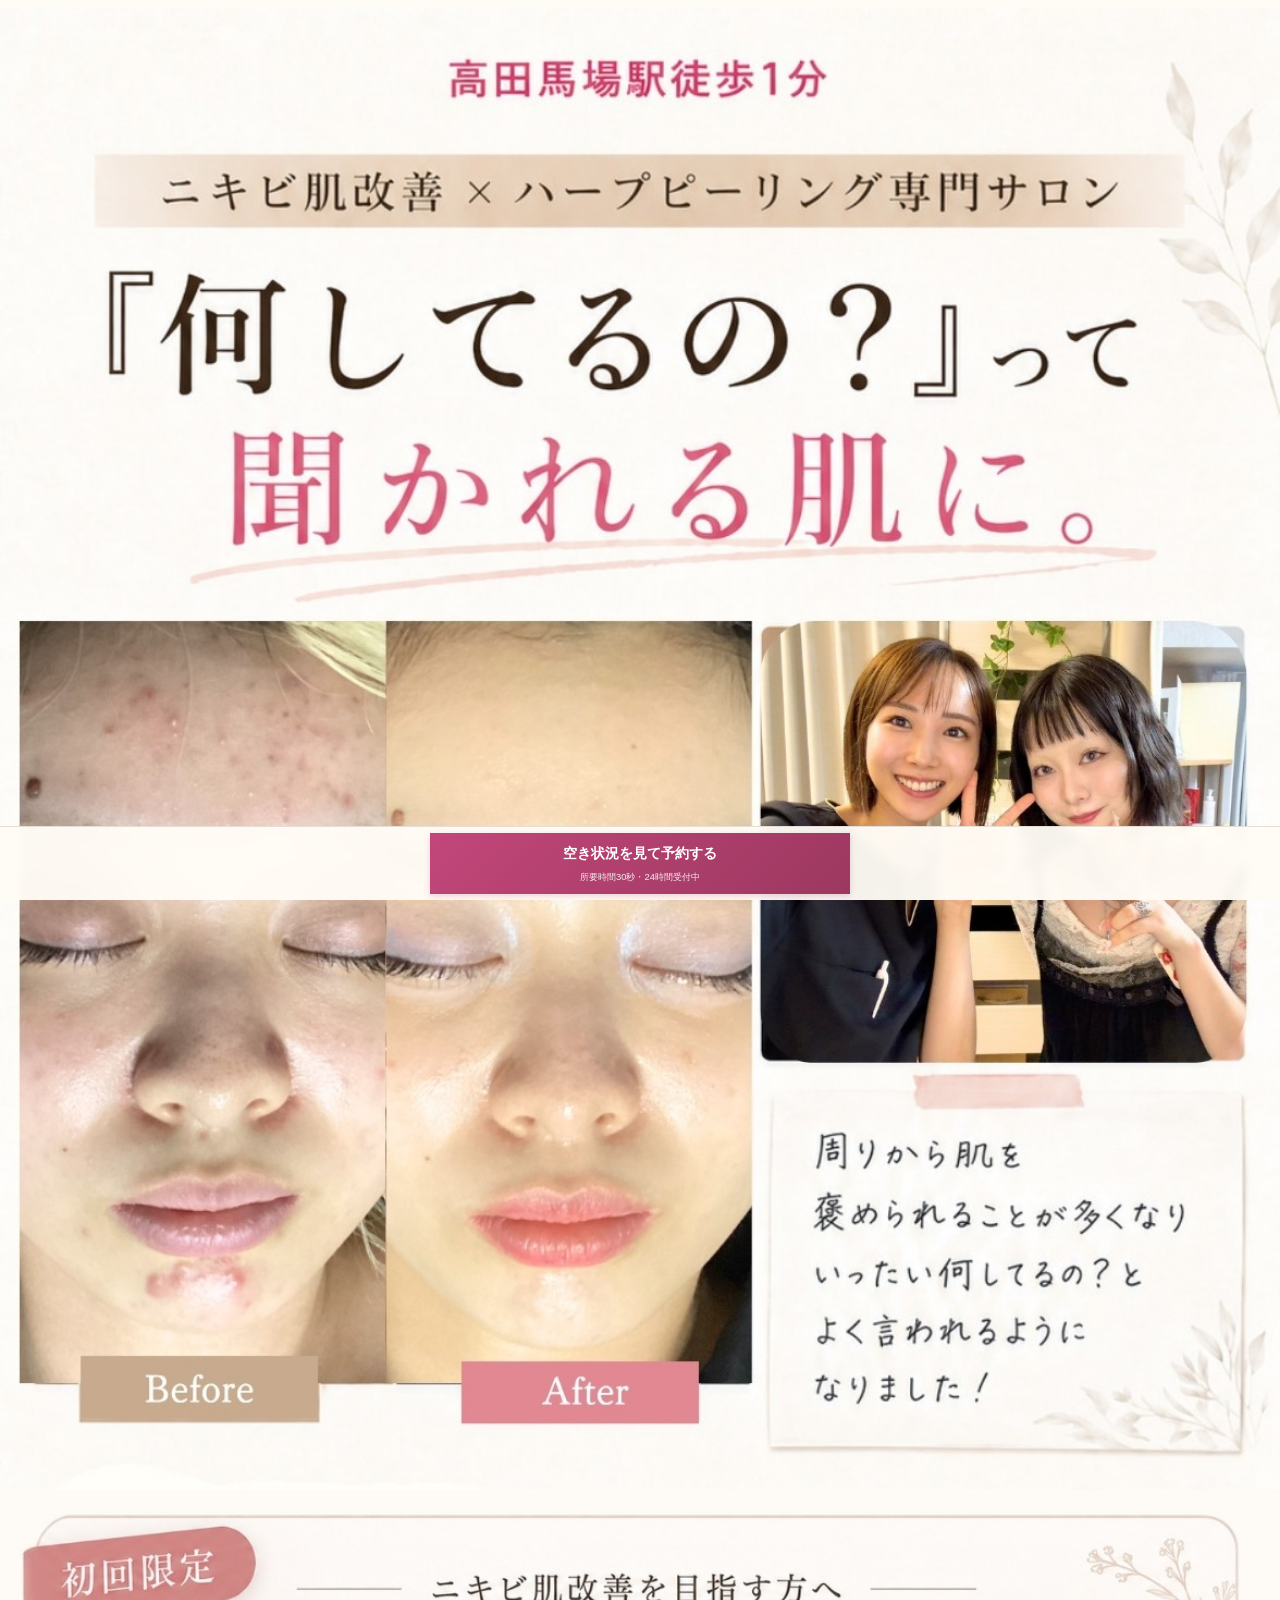
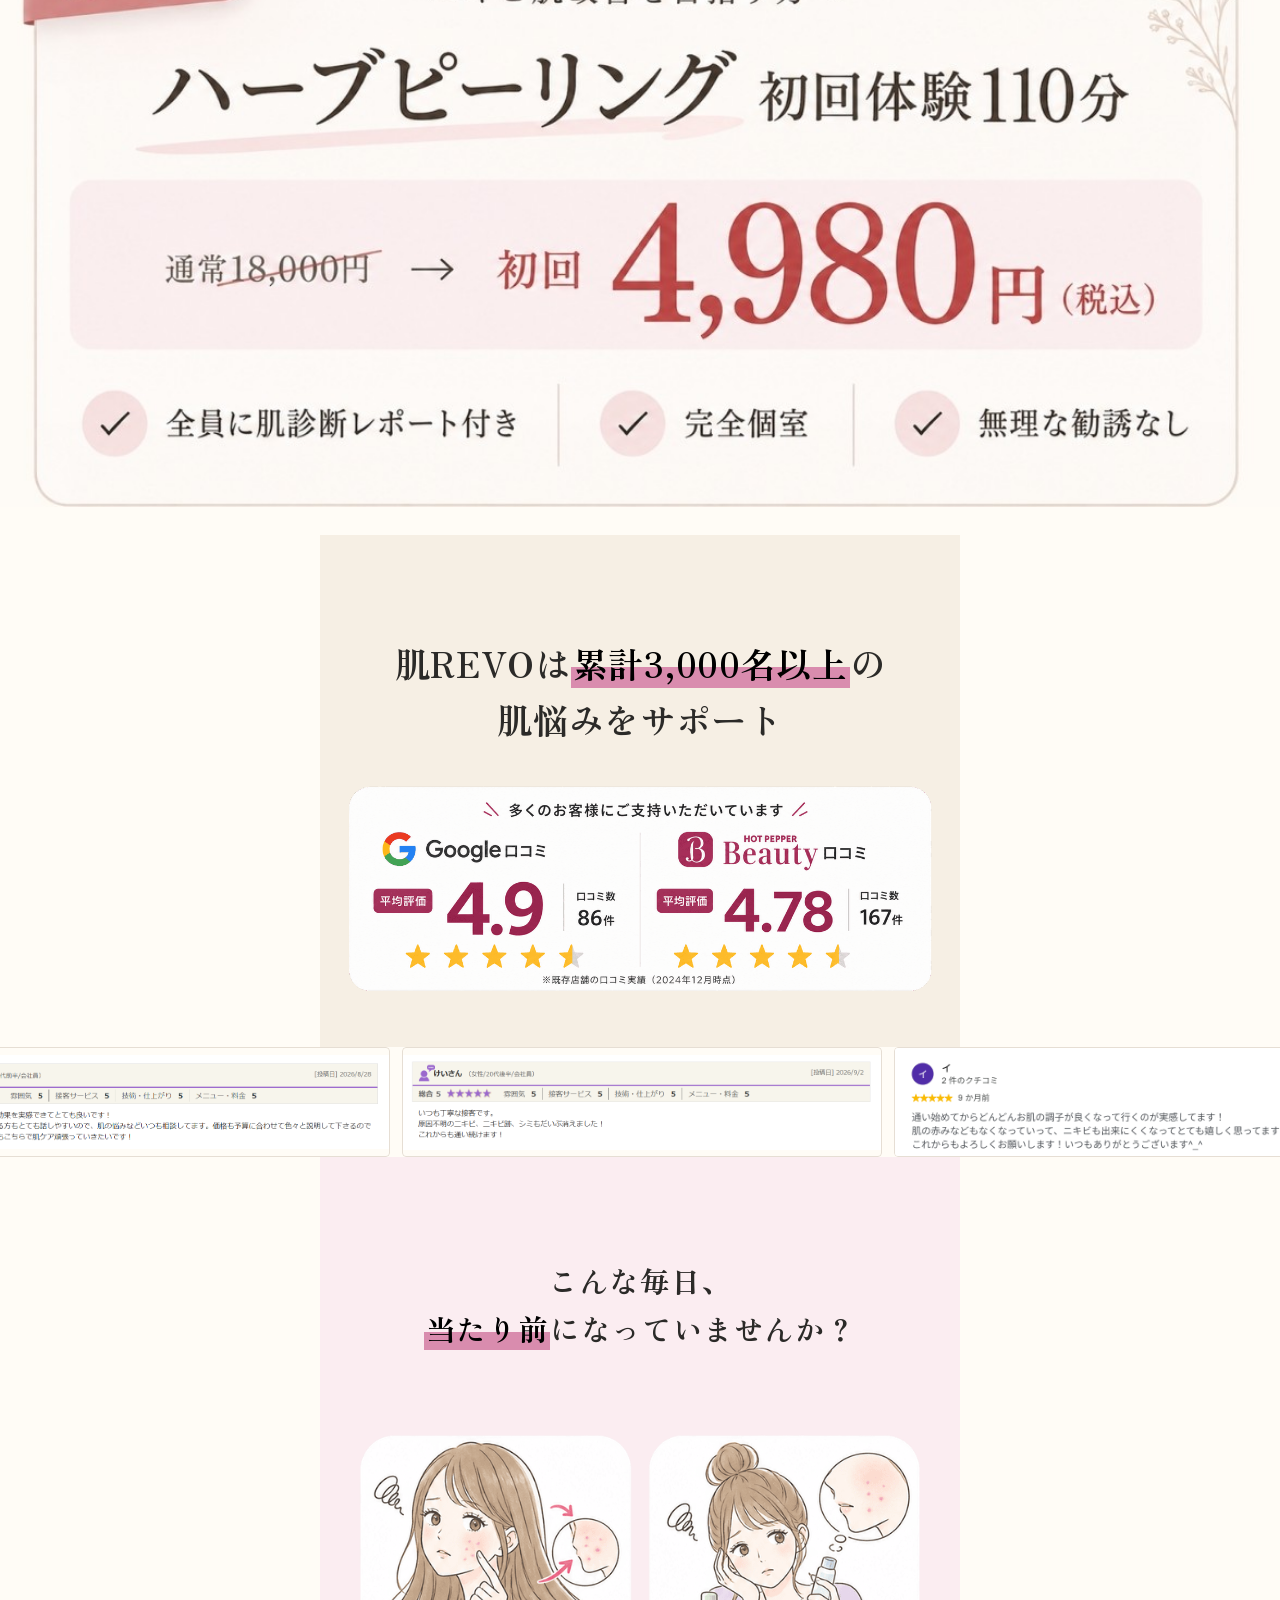
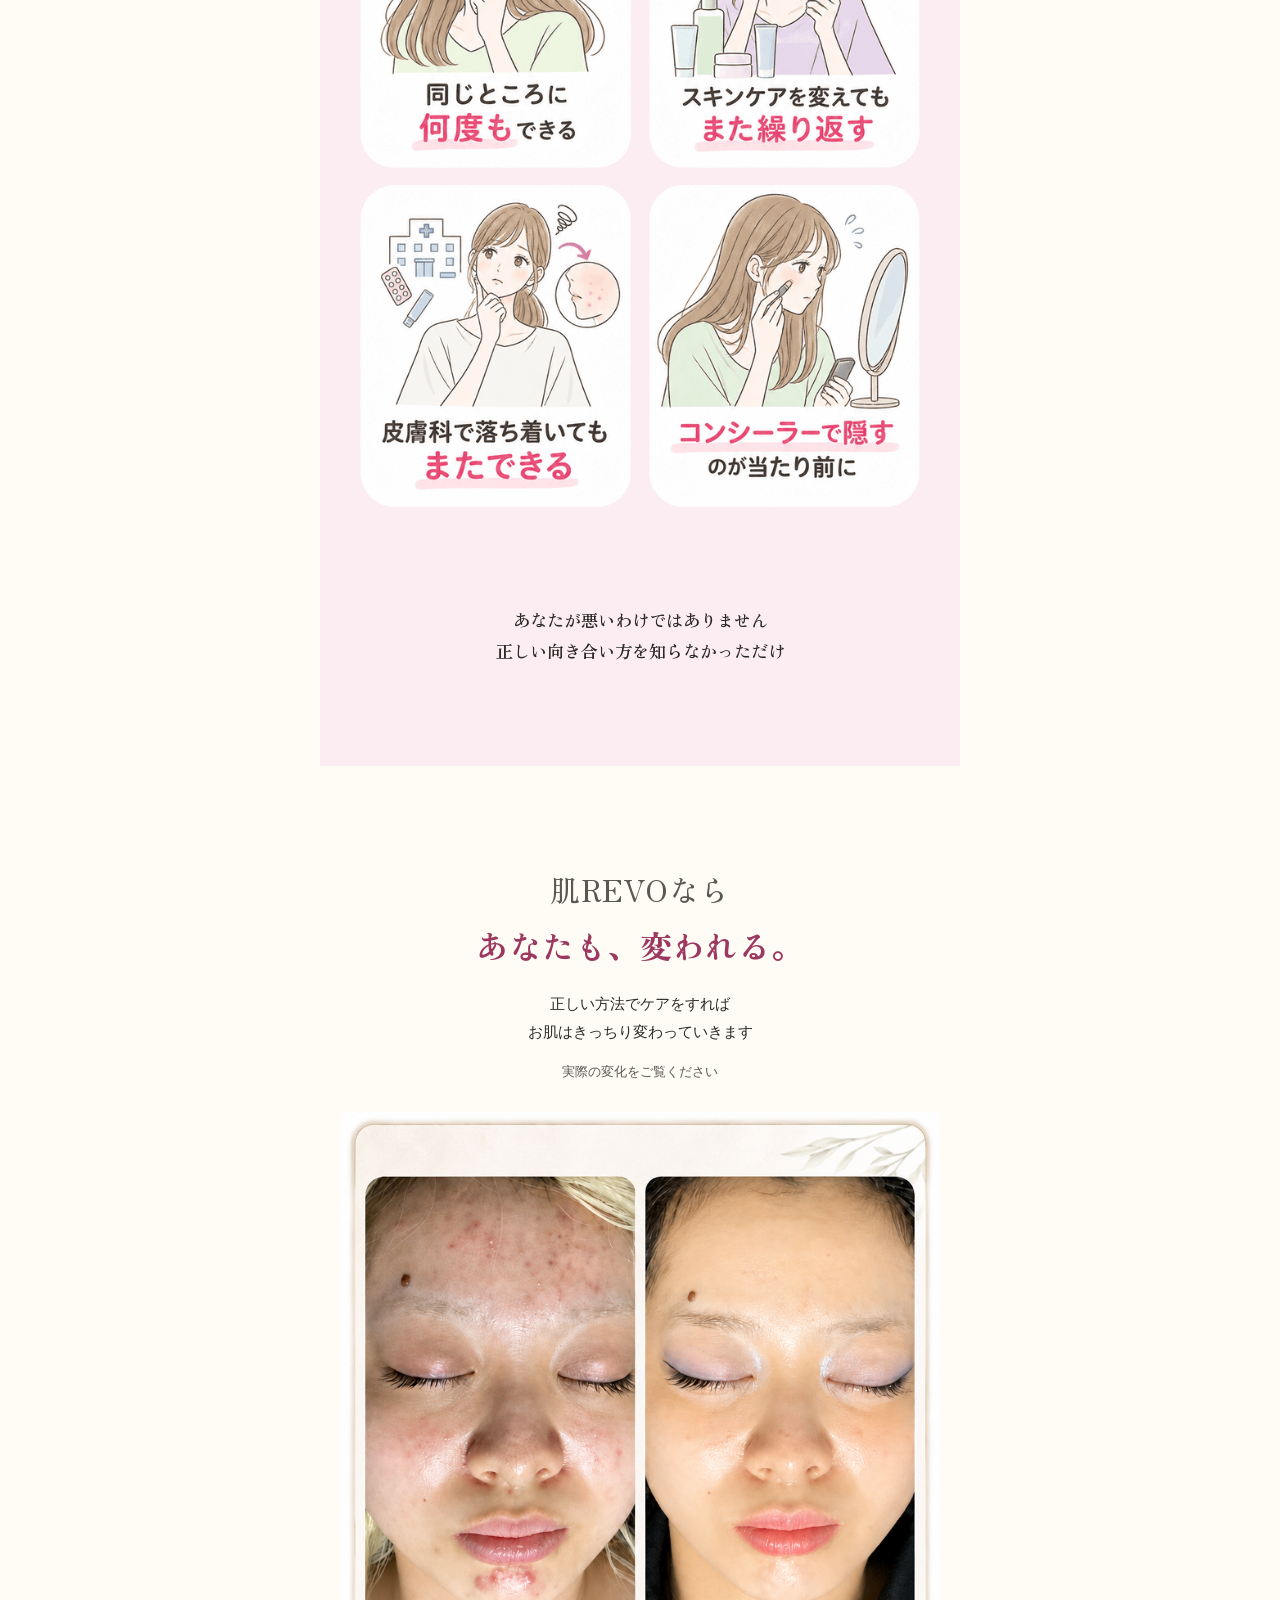
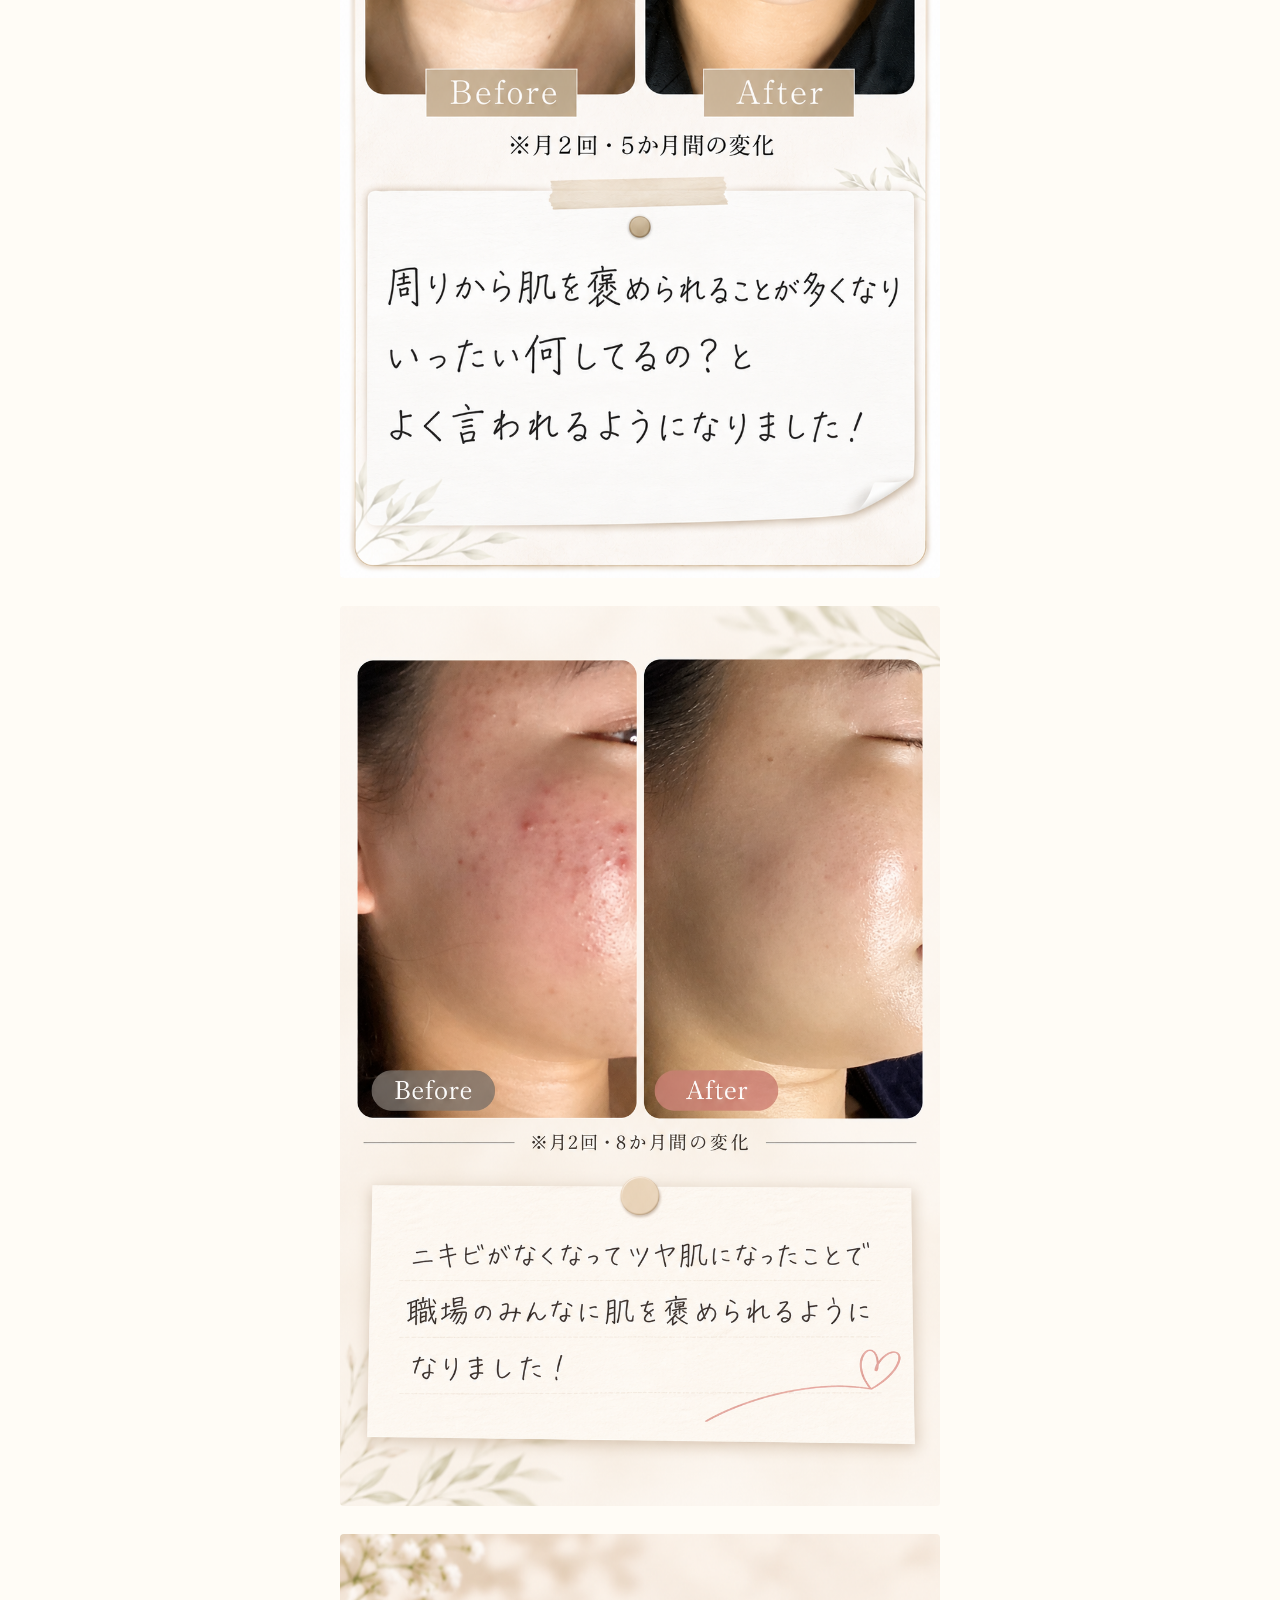
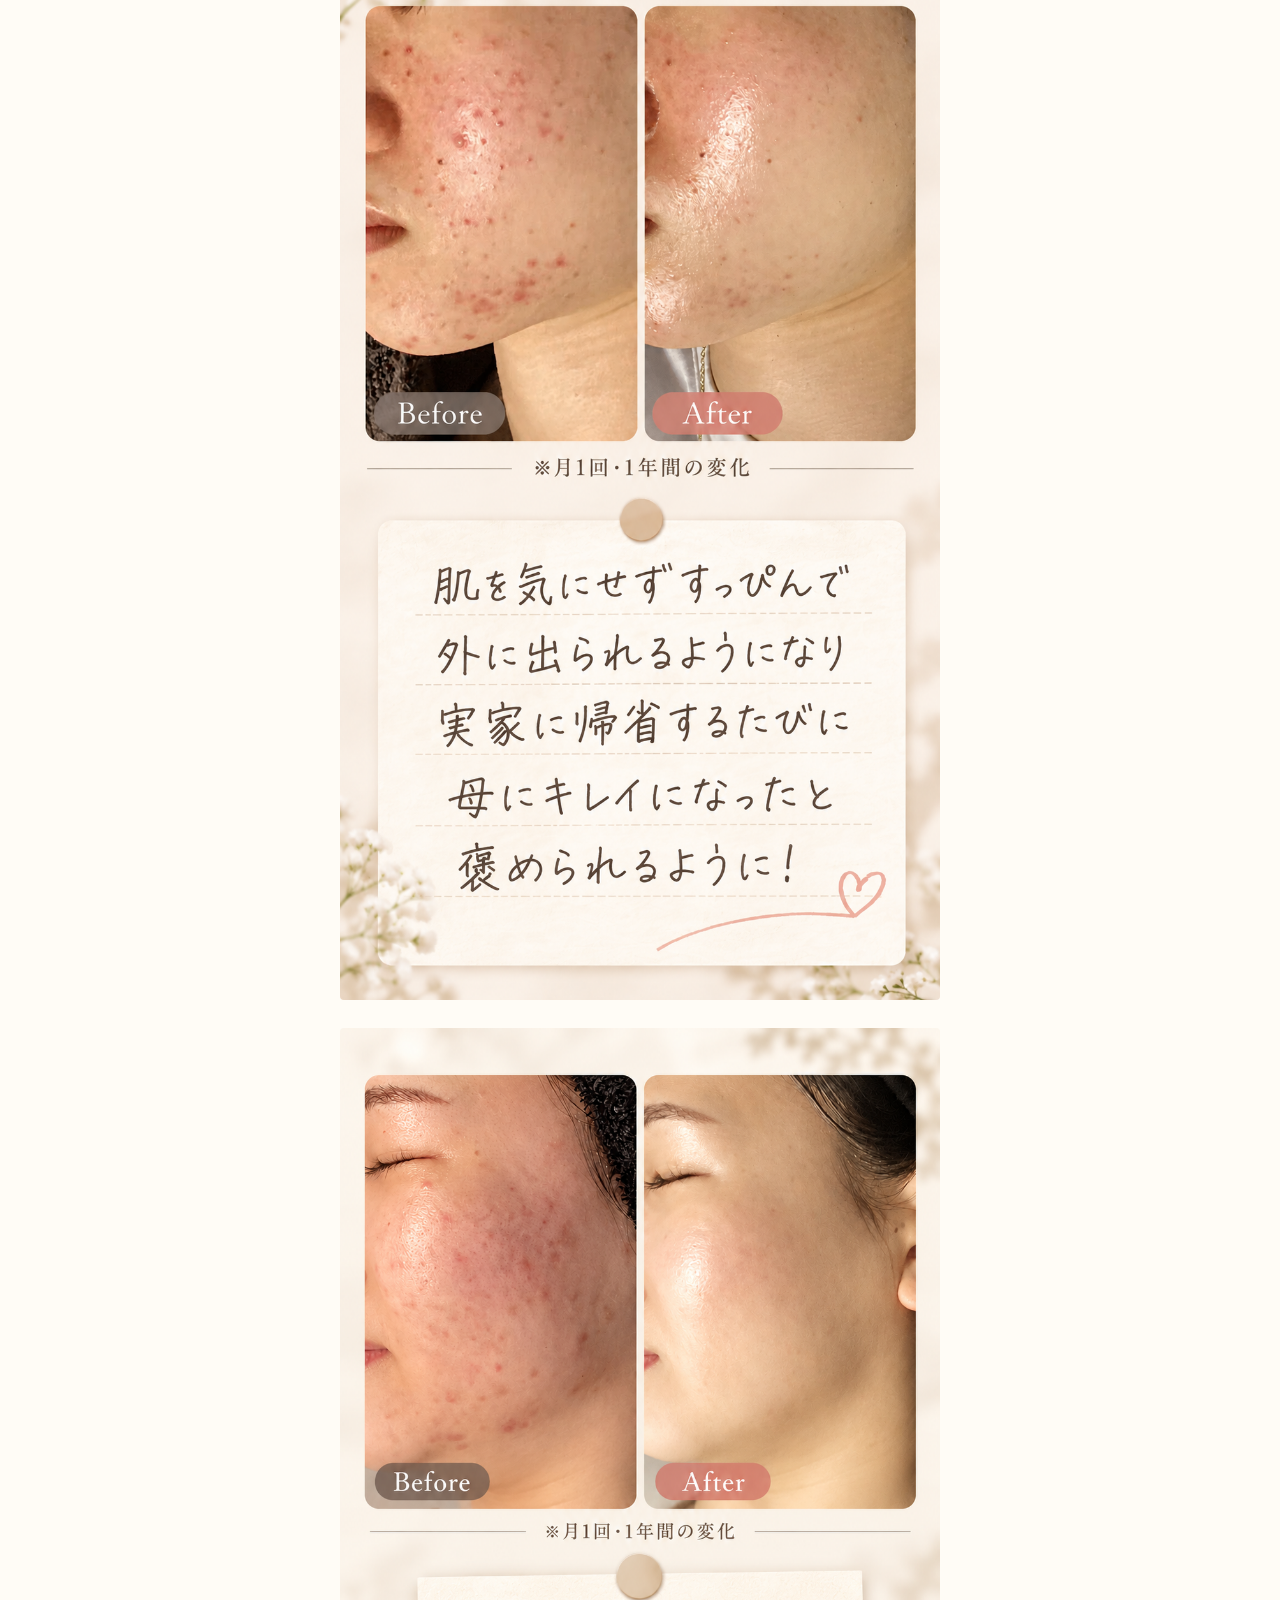
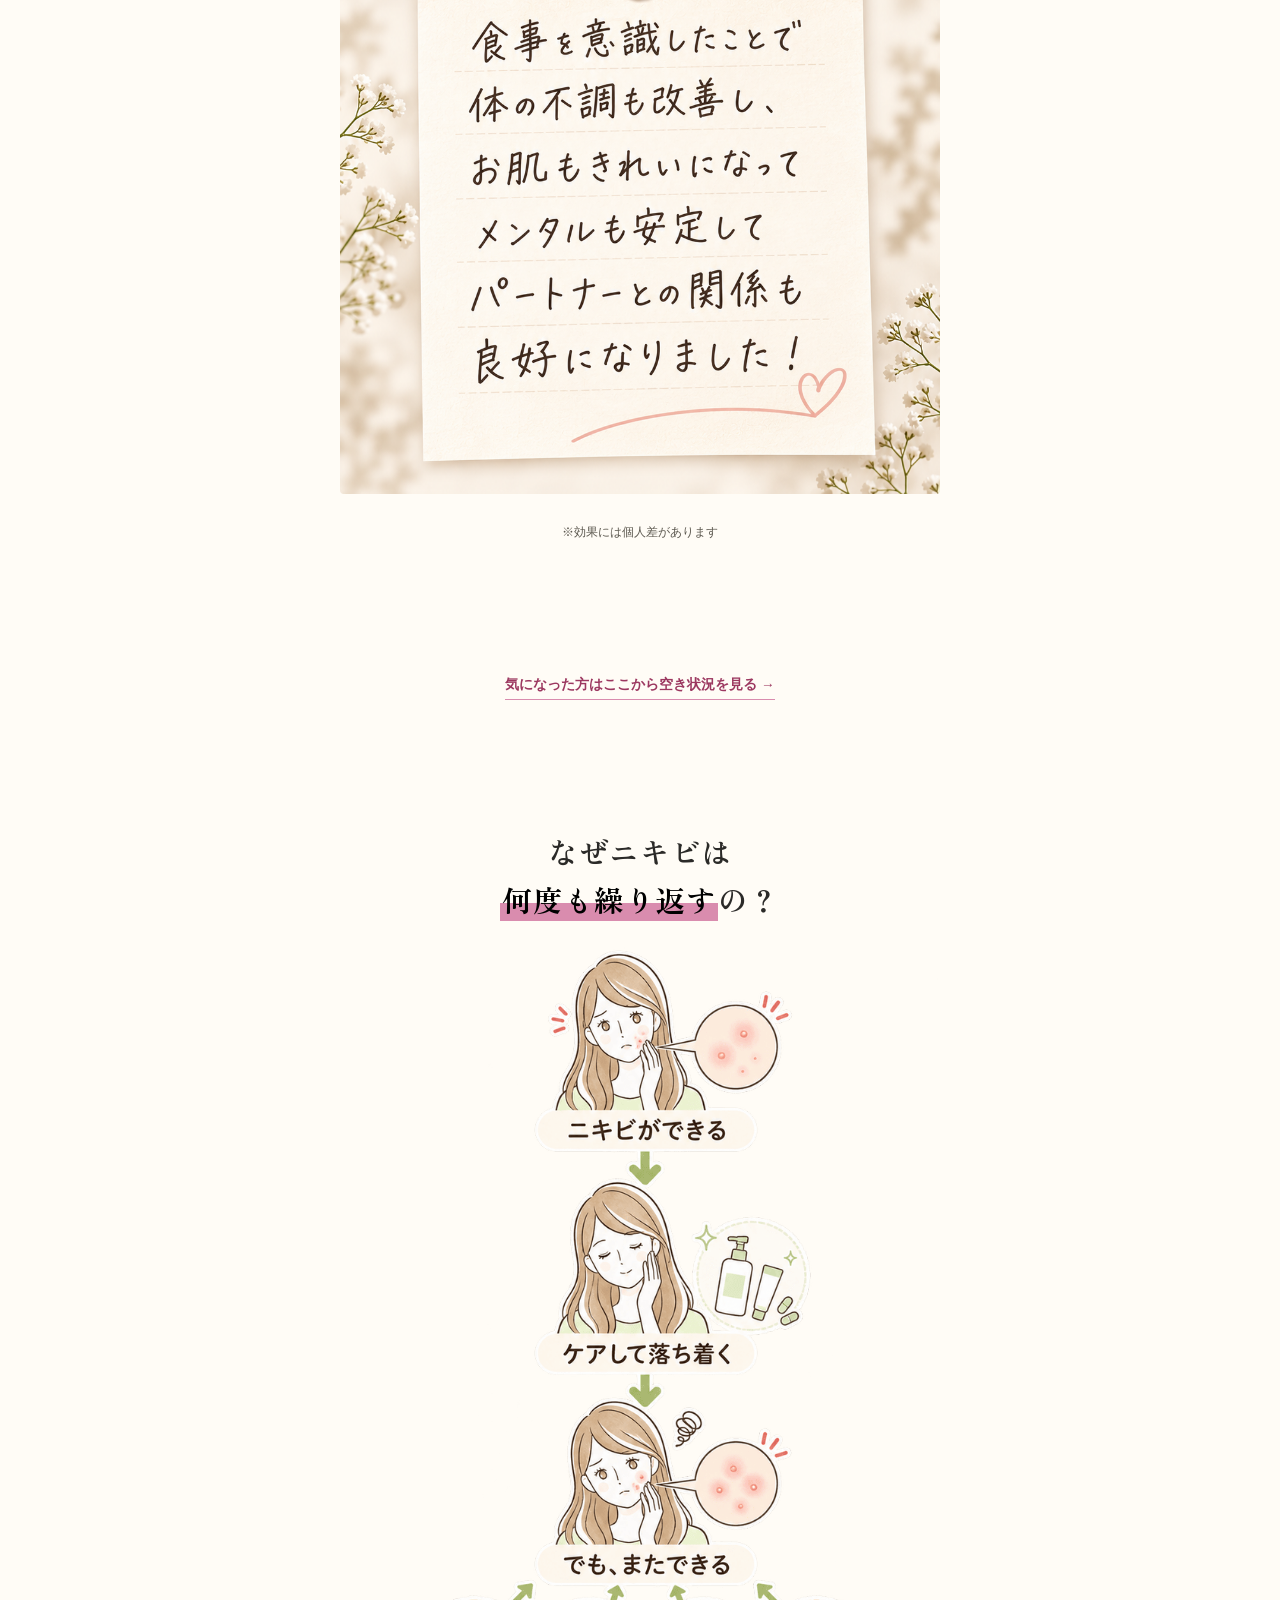
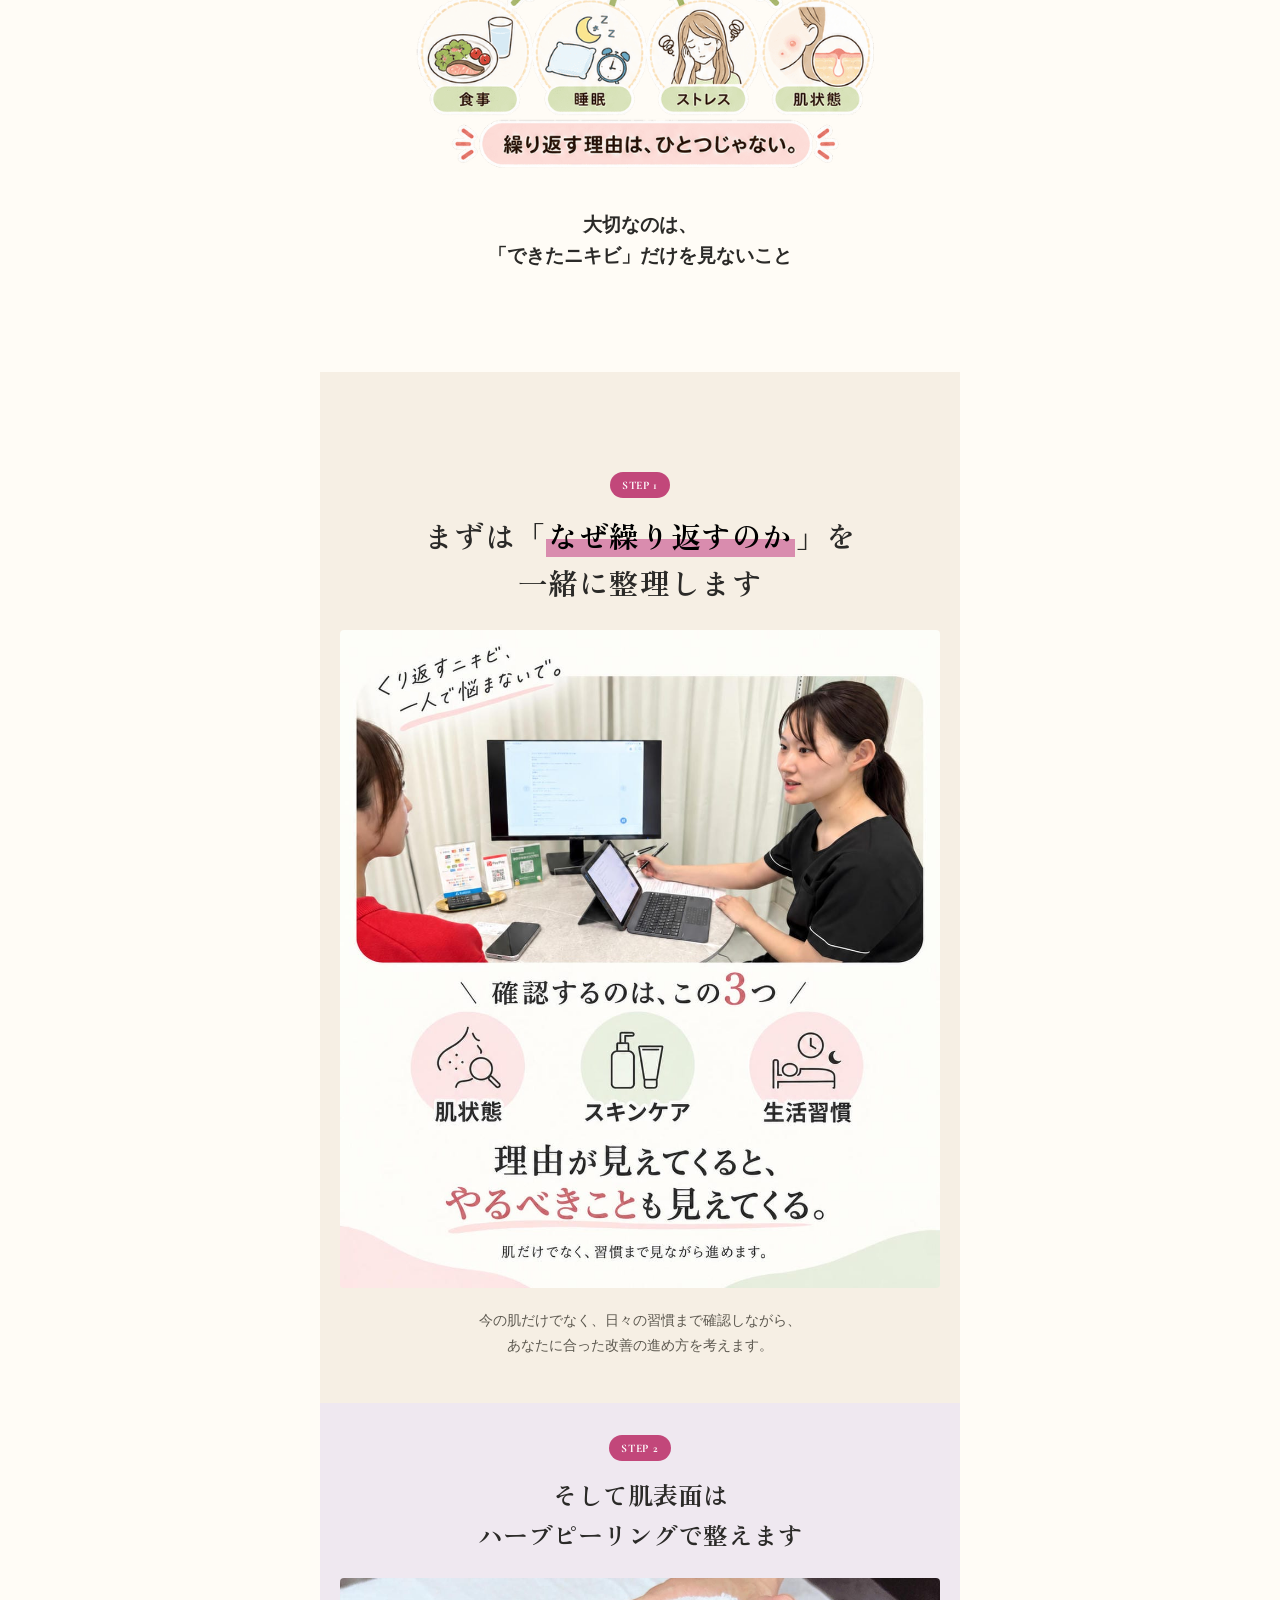
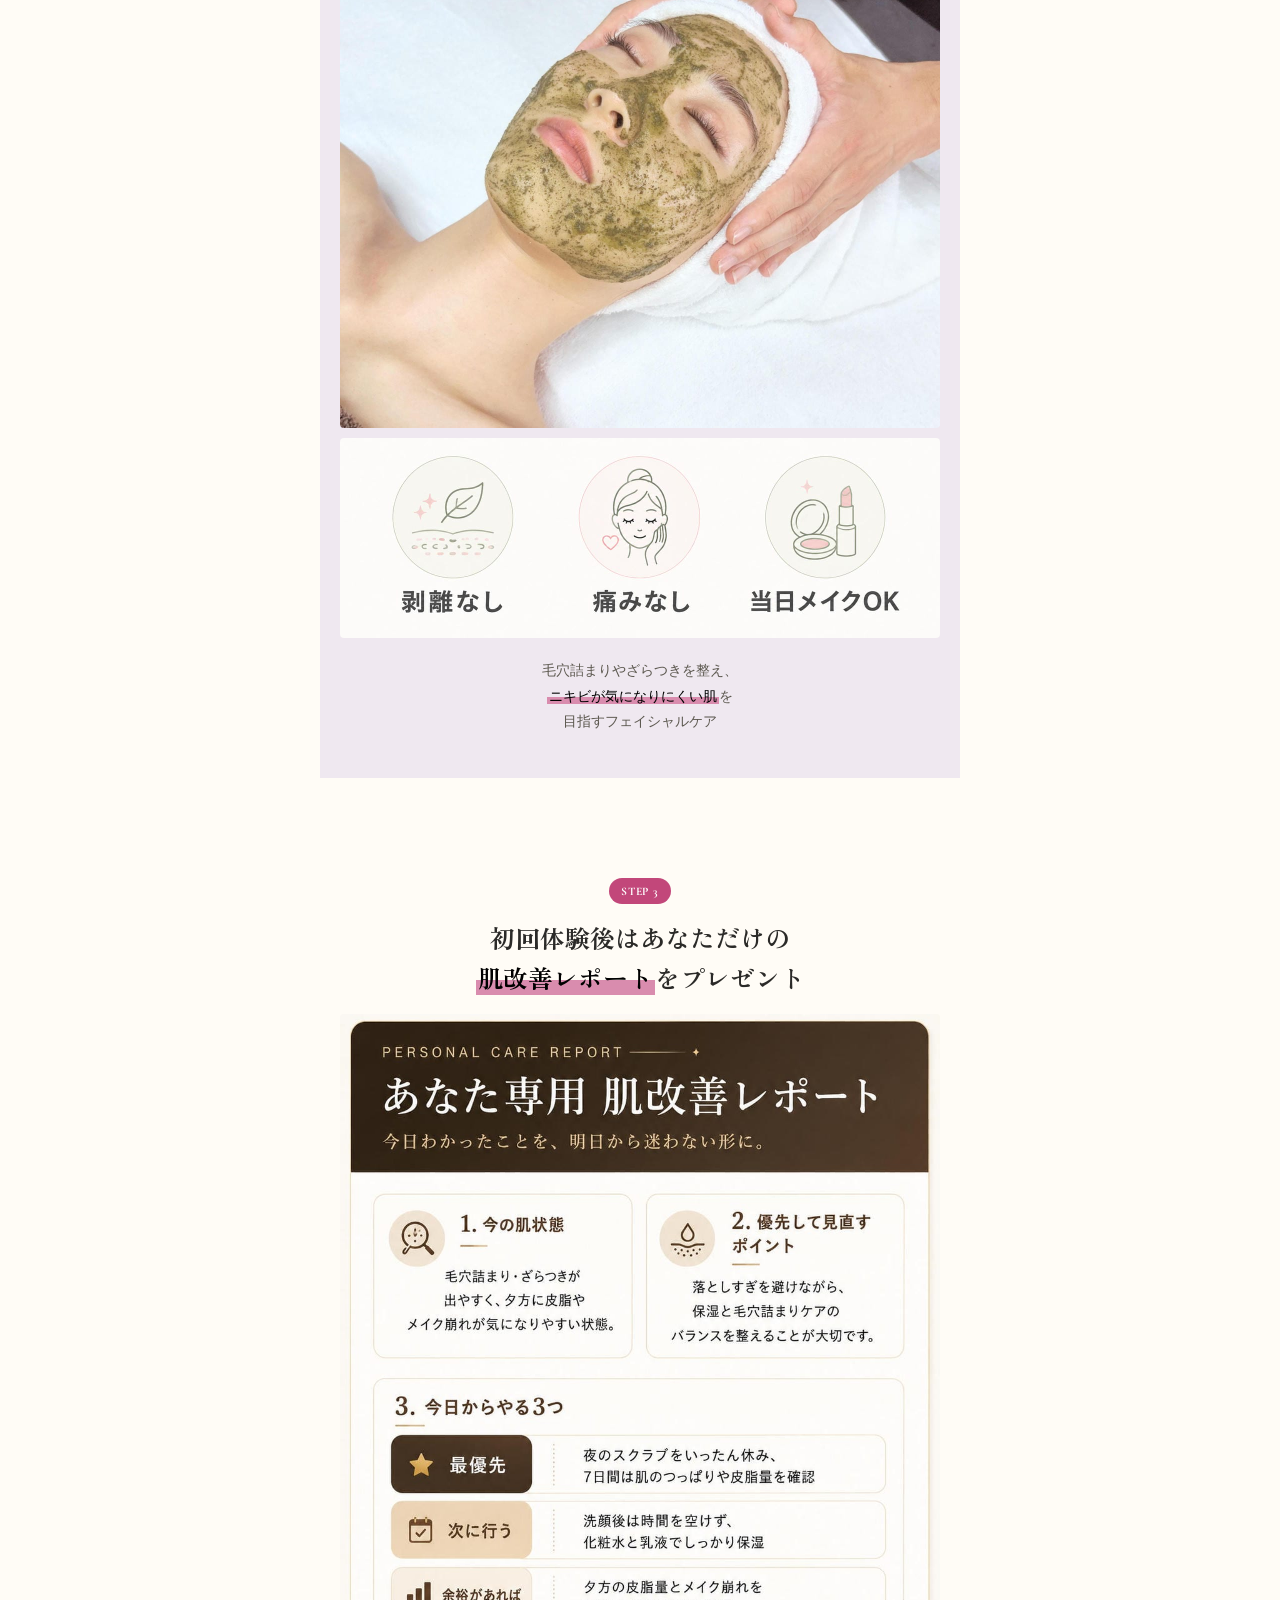
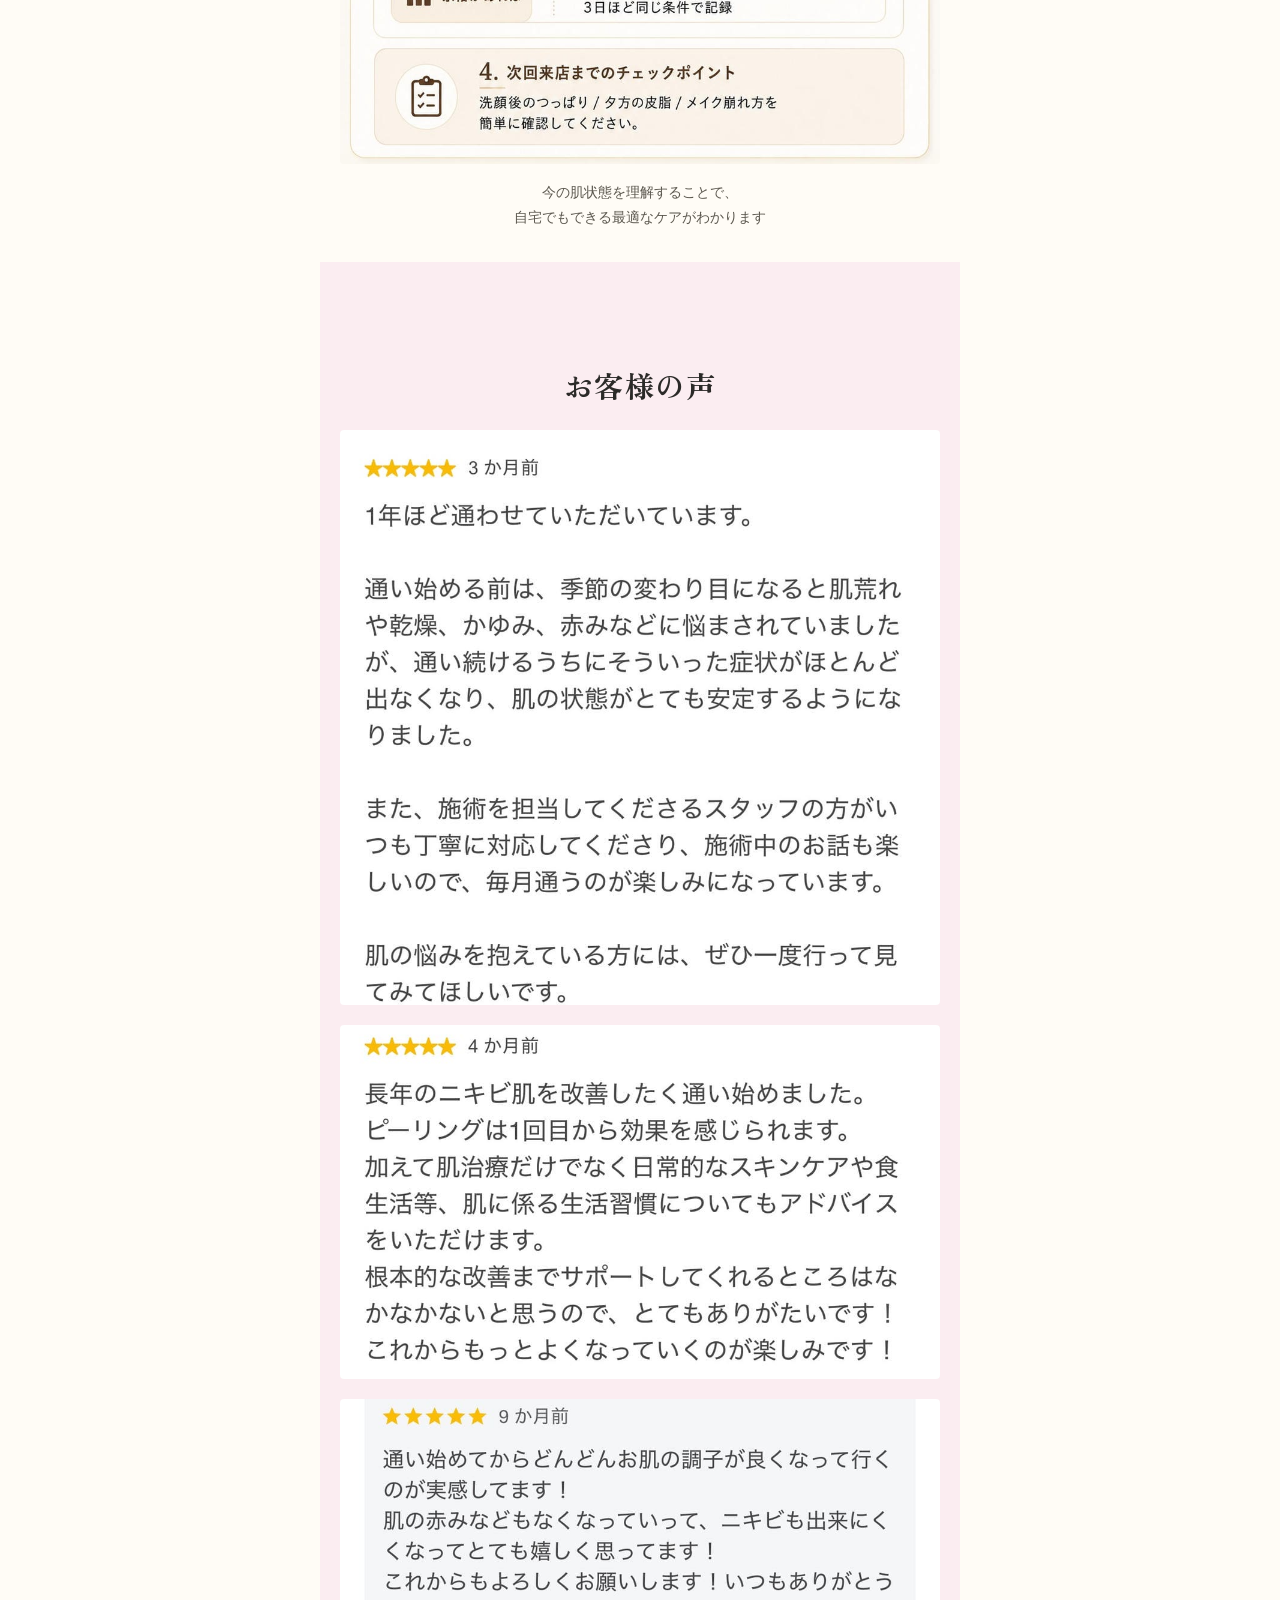
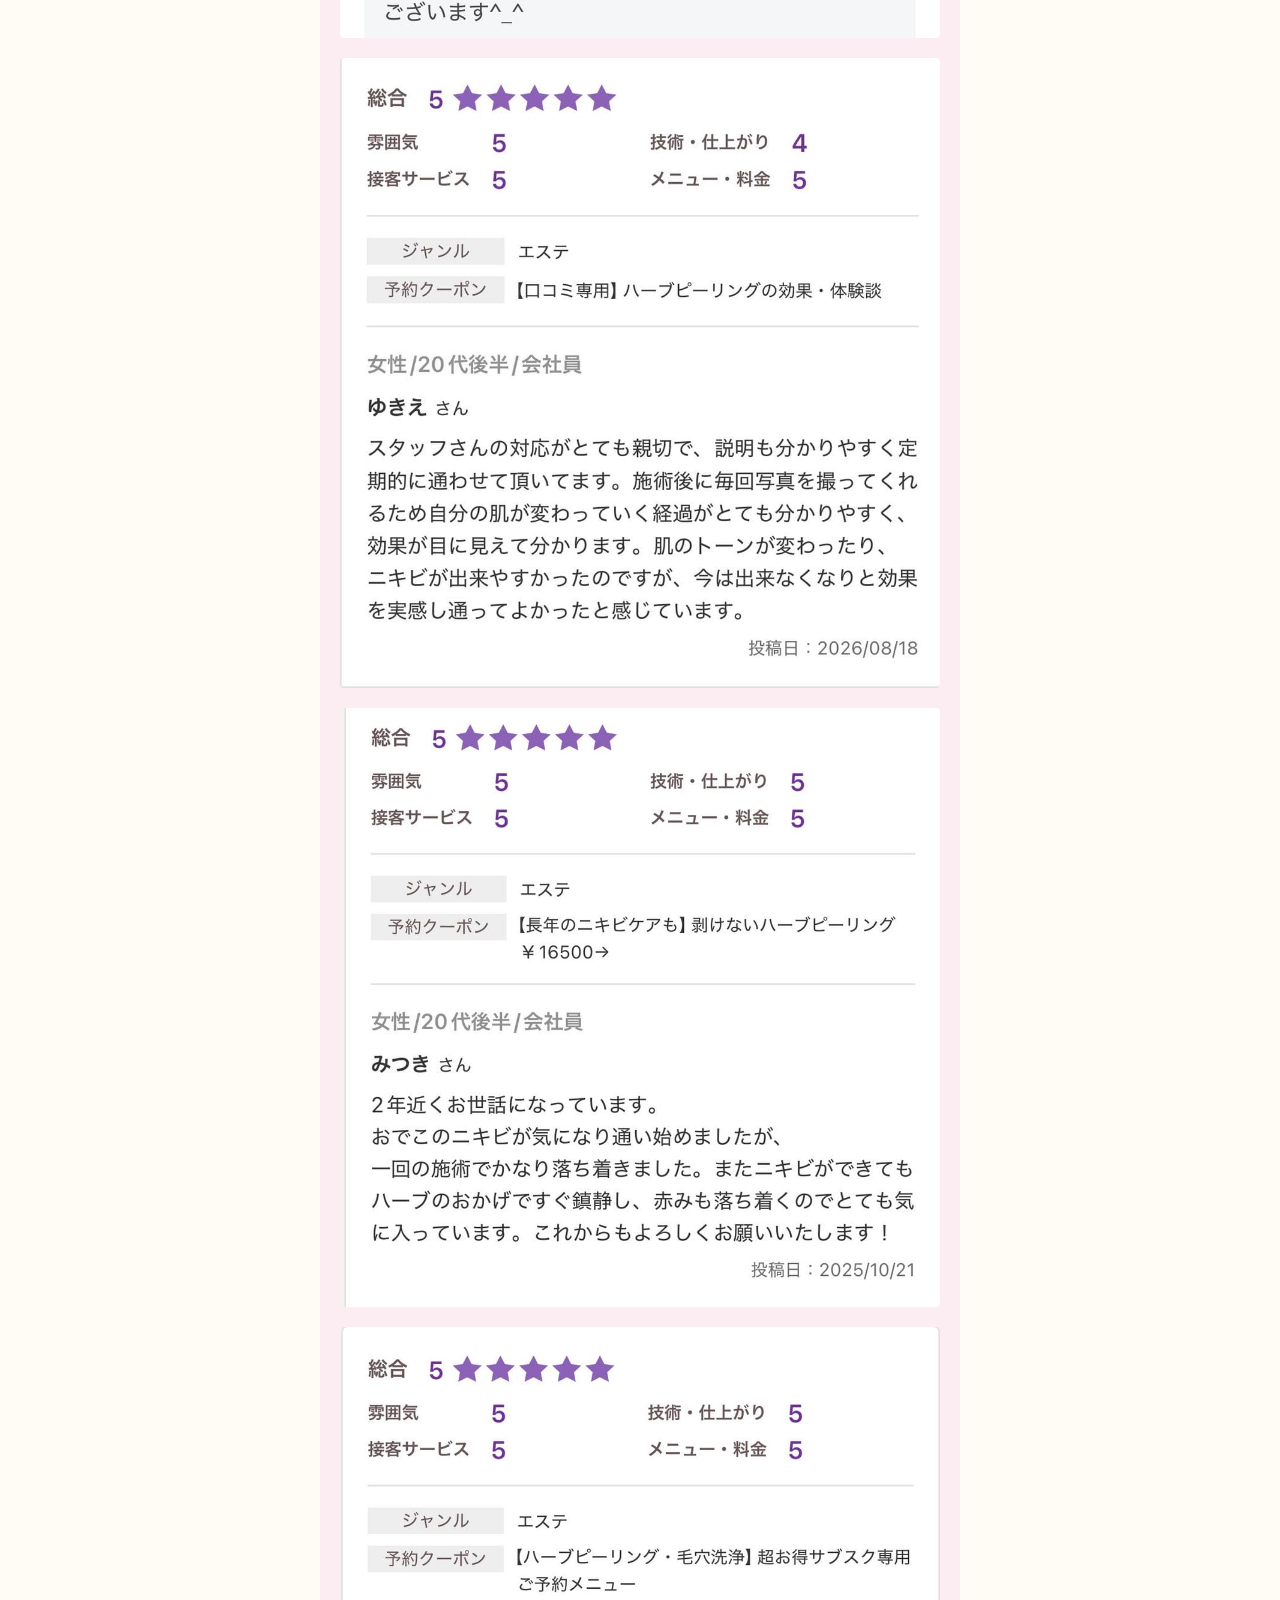
==== commit c679b3d2: "お客様事例④を追加 Co-Authored-By: Claude Sonnet 5 <noreply@anthropic.com>" ====
--- a/src/index.html
+++ b/src/index.html
@@ -158,6 +158,13 @@
     </div>
   </div>
 
+  <div class="story-item">
+    <div class="img-slot" style="aspect-ratio: 941 / 1672;">
+      <img src="../public/images/cases/case-04-before-after.png" alt="お客様④のBefore/After・スタッフとの2ショット・感想コメントをまとめた1枚" />
+      <div class="ph-label">お客様④ まとめ画像<br />（Before/After＋2ショット＋感想）</div>
+    </div>
+  </div>
+
   <p class="story__disclaimer">※効果には個人差があります</p>
 </section>
 
